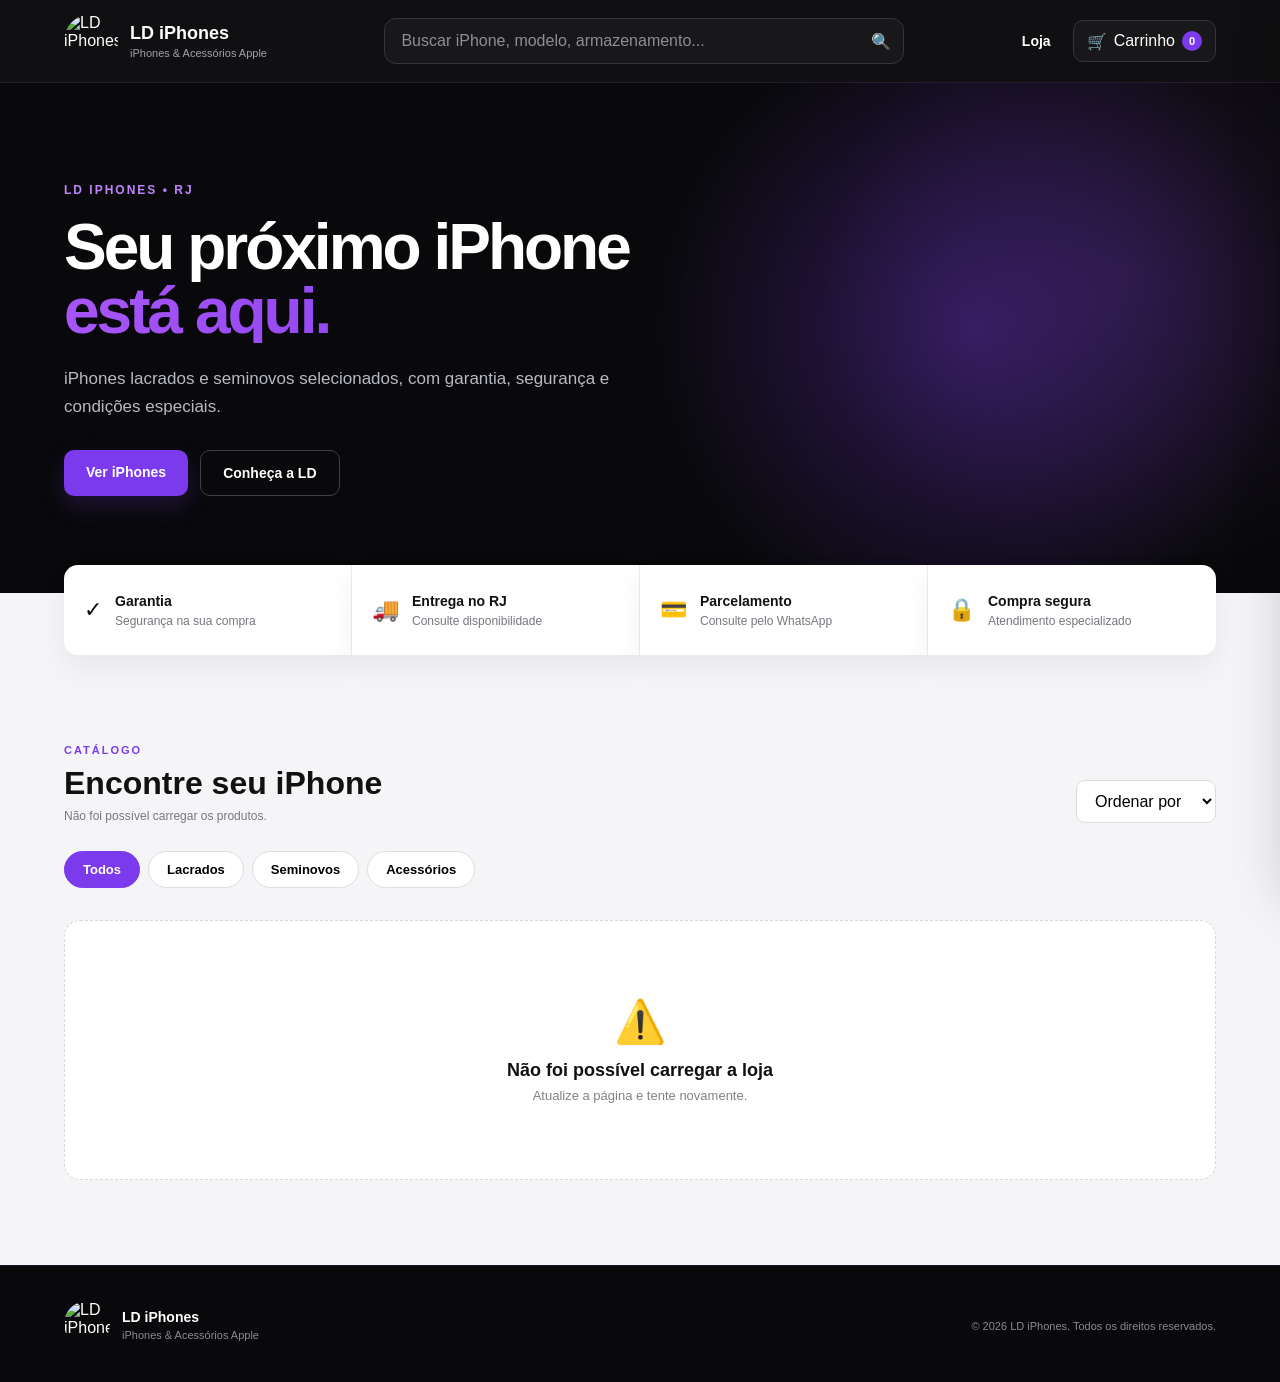
==== index.html @ 6a232fc8 "Add files via upload" ====
<!DOCTYPE html>
<html lang="pt-BR">

<head>
    <meta charset="UTF-8">
    <meta name="viewport" content="width=device-width, initial-scale=1.0">
    <title>LD iPhones | iPhones & Acessórios Apple</title>
    <link rel="stylesheet" href="style.css">
</head>

<body>

    <header class="topo">
        <div class="topo-conteudo">

            <a href="index.html" class="marca">
                <img src="imagens/logo-ld.png" alt="LD iPhones">
                <div class="marca-texto">
                    <strong>LD iPhones</strong>
                    <span>iPhones & Acessórios Apple</span>
                </div>
            </a>

            <div class="busca">
                <input type="text" id="campoBusca" placeholder="Buscar iPhone, modelo, armazenamento...">
                <button type="button" id="botaoBusca" aria-label="Buscar">🔍</button>
            </div>

            <nav class="menu">
                <a href="#produtos">Loja</a>

                <button class="btn-carrinho" type="button" data-abrir-carrinho>
                    🛒
                    <span class="texto-carrinho">Carrinho</span>
                    <span id="quantidadeCarrinho">0</span>
                </button>
            </nav>

        </div>
    </header>

    <main>

        <section class="hero">
            <div class="hero-conteudo">

                <div class="hero-texto">
                    <span class="hero-tag">LD IPHONES • RJ</span>

                    <h1>
                        Seu próximo iPhone
                        <span>está aqui.</span>
                    </h1>

                    <p>
                        iPhones lacrados e seminovos selecionados,
                        com garantia, segurança e condições especiais.
                    </p>

                    <div class="hero-botoes">
                        <a href="#produtos" class="btn-principal">Ver iPhones</a>
                        <a href="#beneficios" class="btn-secundario">Conheça a LD</a>
                    </div>
                </div>

                <div class="hero-destaque" id="heroDestaque"></div>

            </div>
        </section>

        <section class="beneficios" id="beneficios">

            <div class="beneficio">
                <span>✓</span>
                <div>
                    <strong>Garantia</strong>
                    <p>Segurança na sua compra</p>
                </div>
            </div>

            <div class="beneficio">
                <span>🚚</span>
                <div>
                    <strong>Entrega no RJ</strong>
                    <p>Consulte disponibilidade</p>
                </div>
            </div>

            <div class="beneficio">
                <span>💳</span>
                <div>
                    <strong>Parcelamento</strong>
                    <p>Consulte pelo WhatsApp</p>
                </div>
            </div>

            <div class="beneficio">
                <span>🔒</span>
                <div>
                    <strong>Compra segura</strong>
                    <p>Atendimento especializado</p>
                </div>
            </div>

        </section>

        <section class="secao-produtos" id="produtos">

            <div class="titulo-secao">
                <div>
                    <span class="subtitulo">CATÁLOGO</span>
                    <h2>Encontre seu iPhone</h2>
                    <p id="resultadoBusca" class="resultado-busca"></p>
                </div>

                <select id="ordenacao">
                    <option value="padrao">Ordenar por</option>
                    <option value="menor">Menor preço</option>
                    <option value="maior">Maior preço</option>
                </select>
            </div>

            <div class="filtros">
                <button class="filtro ativo" data-filtro="todos">Todos</button>
                <button class="filtro" data-filtro="lacrado">Lacrados</button>
                <button class="filtro" data-filtro="seminovo">Seminovos</button>
                <button class="filtro" data-filtro="acessorios">Acessórios</button>
            </div>

            <div class="grid-produtos" id="listaProdutos"></div>

        </section>

    </main>

    <footer class="rodape">
        <div class="rodape-conteudo">

            <div class="rodape-marca">
                <img src="imagens/logo-ld.png" alt="LD iPhones">
                <div>
                    <strong>LD iPhones</strong>
                    <p>iPhones & Acessórios Apple</p>
                </div>
            </div>

            <p class="copyright">
                © 2026 LD iPhones. Todos os direitos reservados.
            </p>

        </div>
    </footer>

    <div class="carrinho-overlay" id="carrinhoOverlay"></div>

    <aside class="carrinho-painel" id="carrinhoPainel" aria-hidden="true">
        <div class="carrinho-cabecalho">
            <div>
                <span>SEU CARRINHO</span>
                <h2>Minha compra</h2>
            </div>

            <button type="button" class="carrinho-fechar" id="fecharCarrinho" aria-label="Fechar carrinho">×</button>
        </div>

        <div class="carrinho-lista" id="carrinhoLista"></div>

        <div class="carrinho-resumo" id="carrinhoResumo">
            <div>
                <span>Subtotal</span>
                <strong id="carrinhoSubtotal">R$ 0,00</strong>
            </div>

            <p>Frete e forma de pagamento serão definidos na finalização.</p>

            <button type="button" class="btn-finalizar-carrinho" id="finalizarCarrinho">
                Continuar compra
            </button>

            <button type="button" class="btn-continuar-comprando" id="continuarComprando">
                Continuar comprando
            </button>
        </div>
    </aside>

    <script src="produtos.js"></script>
    <script src="carrinho.js"></script>
    <script src="index.js"></script>

</body>
</html>
---- style.css ----
/* ==============================
   IDENTIDADE LD IPHONES
   PRETO + ROXO
============================== */

:root {
    --preto: #09090b;
    --preto-secundario: #18181b;
    --preto-terciario: #27272a;

    --roxo: #7c3aed;
    --roxo-claro: #a855f7;
    --roxo-escuro: #5b21b6;

    --branco: #ffffff;
    --cinza-claro: #f5f5f7;
    --cinza: #a1a1aa;
    --cinza-escuro: #52525b;
}


/* ==============================
   CONFIGURAÇÕES GERAIS
============================== */

* {
    margin: 0;
    padding: 0;
    box-sizing: border-box;
}

html {
    scroll-behavior: smooth;
}

body {
    font-family: Arial, Helvetica, sans-serif;
    background: var(--cinza-claro);
    color: #111111;
}

button,
input,
select {
    font: inherit;
}

button,
a {
    -webkit-tap-highlight-color: transparent;
}

a {
    text-decoration: none;
    color: inherit;
}


/* ==============================
   CABEÇALHO
============================== */

.topo {
    background: rgba(9, 9, 11, 0.97);
    color: var(--branco);
    position: sticky;
    top: 0;
    z-index: 1000;
    border-bottom: 1px solid rgba(168, 85, 247, 0.14);
}

.topo-conteudo {
    max-width: 1200px;
    margin: auto;
    min-height: 82px;
    padding: 12px 24px;
    display: flex;
    align-items: center;
    gap: 32px;
}

.marca {
    display: flex;
    align-items: center;
    gap: 12px;
    flex-shrink: 0;
}

.marca img {
    width: 54px;
    height: 54px;
    object-fit: cover;
    border-radius: 50%;
}

.marca-texto {
    display: flex;
    flex-direction: column;
}

.marca-texto strong {
    font-size: 18px;
}

.marca-texto span {
    font-size: 11px;
    color: var(--cinza);
    margin-top: 3px;
}

.busca {
    flex: 1;
    max-width: 520px;
    margin: 0 auto;
    display: flex;
    background: var(--preto-secundario);
    border: 1px solid #34343a;
    border-radius: 12px;
    overflow: hidden;
    transition: 0.2s;
}

.busca:focus-within {
    border-color: var(--roxo);
    box-shadow: 0 0 0 3px rgba(124, 58, 237, 0.12);
}

.busca input {
    width: 100%;
    padding: 13px 16px;
    border: none;
    outline: none;
    background: transparent;
    color: var(--branco);
}

.busca input::placeholder {
    color: #8e8e93;
}

.busca button {
    width: 50px;
    border: none;
    background: transparent;
    color: var(--branco);
    cursor: pointer;
}

.menu {
    display: flex;
    align-items: center;
    gap: 22px;
}

.menu > a {
    font-size: 14px;
    font-weight: 600;
}

.btn-carrinho {
    border: 1px solid #34343a;
    background: var(--preto-secundario);
    color: var(--branco);
    padding: 10px 13px;
    border-radius: 10px;
    cursor: pointer;
    display: flex;
    align-items: center;
    gap: 7px;
}

#quantidadeCarrinho {
    min-width: 20px;
    height: 20px;
    display: flex;
    align-items: center;
    justify-content: center;
    background: var(--roxo);
    border-radius: 50%;
    font-size: 11px;
    font-weight: bold;
}


/* ==============================
   HERO
============================== */

.hero {
    background:
        radial-gradient(
            circle at 76% 48%,
            rgba(124, 58, 237, 0.34),
            transparent 32%
        ),
        radial-gradient(
            circle at 88% 38%,
            rgba(168, 85, 247, 0.14),
            transparent 26%
        ),
        var(--preto);

    color: var(--branco);
}

.hero-conteudo {
    max-width: 1200px;
    min-height: 510px;
    margin: auto;
    padding: 70px 24px;
    display: grid;
    grid-template-columns: 1.1fr 0.9fr;
    align-items: center;
    gap: 60px;
}

.hero-tag {
    display: inline-block;
    font-size: 12px;
    font-weight: bold;
    letter-spacing: 2px;
    color: #c084fc;
    margin-bottom: 18px;
}

.hero h1 {
    font-size: clamp(42px, 5vw, 68px);
    line-height: 1;
    letter-spacing: -3px;
    max-width: 650px;
}

.hero h1 span {
    display: block;
    background: linear-gradient(90deg, var(--roxo-claro), var(--roxo));
    -webkit-background-clip: text;
    background-clip: text;
    color: transparent;
}

.hero-texto > p {
    max-width: 560px;
    margin-top: 22px;
    color: #b7bac3;
    font-size: 17px;
    line-height: 1.6;
}

.hero-botoes {
    display: flex;
    gap: 12px;
    margin-top: 30px;
}

.btn-principal,
.btn-secundario {
    padding: 14px 22px;
    border-radius: 10px;
    font-size: 14px;
    font-weight: bold;
    transition: 0.2s;
}

.btn-principal {
    background: var(--roxo);
    color: var(--branco);
    box-shadow: 0 10px 25px rgba(124, 58, 237, 0.20);
}

.btn-principal:hover {
    background: var(--roxo-escuro);
    transform: translateY(-2px);
}

.btn-secundario {
    color: var(--branco);
    border: 1px solid #3f3f46;
}

.btn-secundario:hover {
    background: rgba(168, 85, 247, 0.08);
    border-color: var(--roxo);
}

.hero-logo {
    display: flex;
    justify-content: center;
    align-items: center;
}

.hero-logo-fundo {
    width: min(390px, 100%);
    aspect-ratio: 1;
    display: flex;
    align-items: center;
    justify-content: center;
    border-radius: 50%;
    background: rgba(255, 255, 255, 0.02);
    box-shadow: 0 0 95px rgba(124, 58, 237, 0.28);
}

.hero-logo img {
    width: 82%;
    aspect-ratio: 1;
    object-fit: cover;
    border-radius: 50%;
}


/* ==============================
   BENEFÍCIOS
============================== */

.beneficios {
    max-width: 1200px;
    margin: -28px auto 0;
    padding: 0 24px;
    position: relative;
    z-index: 10;
    display: grid;
    grid-template-columns: repeat(4, 1fr);
}

.beneficio {
    background: var(--branco);
    min-height: 90px;
    padding: 20px;
    display: flex;
    align-items: center;
    gap: 13px;
    border-right: 1px solid #ededf0;
    box-shadow: 0 12px 30px rgba(0, 0, 0, 0.06);
}

.beneficio:first-child {
    border-radius: 14px 0 0 14px;
}

.beneficio:last-child {
    border-radius: 0 14px 14px 0;
    border-right: none;
}

.beneficio > span {
    font-size: 22px;
}

.beneficio strong {
    font-size: 14px;
}

.beneficio p {
    color: #77777e;
    font-size: 12px;
    margin-top: 4px;
}


/* ==============================
   CATÁLOGO
============================== */

.secao-produtos {
    max-width: 1200px;
    margin: auto;
    padding: 85px 24px;
}

.titulo-secao {
    display: flex;
    justify-content: space-between;
    align-items: end;
    gap: 20px;
}

.subtitulo {
    color: var(--roxo);
    font-size: 11px;
    font-weight: bold;
    letter-spacing: 2px;
}

.titulo-secao h2 {
    font-size: 32px;
    margin-top: 7px;
}

.resultado-busca {
    color: #77777e;
    font-size: 12px;
    margin-top: 7px;
}

.titulo-secao select {
    padding: 11px 14px;
    background: var(--branco);
    border: 1px solid #dddddf;
    border-radius: 9px;
    outline: none;
}

.titulo-secao select:focus {
    border-color: var(--roxo);
}

.filtros {
    display: flex;
    gap: 8px;
    margin-top: 28px;
    margin-bottom: 32px;
    overflow-x: auto;
    scrollbar-width: none;
}

.filtros::-webkit-scrollbar {
    display: none;
}

.filtro {
    flex-shrink: 0;
    padding: 10px 18px;
    border: 1px solid #dedee2;
    border-radius: 100px;
    background: var(--branco);
    cursor: pointer;
    font-size: 13px;
    font-weight: 600;
    transition: 0.2s;
}

.filtro:hover {
    border-color: var(--roxo);
}

.filtro.ativo {
    background: var(--roxo);
    border-color: var(--roxo);
    color: var(--branco);
}

.grid-produtos {
    display: grid;
    grid-template-columns: repeat(4, minmax(0, 1fr));
    gap: 16px;
}


/* ==============================
   CARD DO PRODUTO
============================== */

.card-produto {
    min-width: 0;
    background: var(--branco);
    border: 1px solid #e8e8ec;
    border-radius: 18px;
    overflow: hidden;
    transition: transform 0.2s, box-shadow 0.2s, border-color 0.2s;
}

.card-produto:hover {
    transform: translateY(-4px);
    border-color: rgba(124, 58, 237, 0.28);
    box-shadow: 0 18px 40px rgba(0, 0, 0, 0.09);
}

.produto-imagem {
    height: 205px;
    position: relative;
    background:
        radial-gradient(
            circle at center,
            rgba(124, 58, 237, 0.08),
            transparent 55%
        ),
        #f7f7f9;

    display: flex;
    align-items: center;
    justify-content: center;
    overflow: hidden;
}

.produto-imagem img {
    width: 100%;
    height: 100%;
    object-fit: contain;
    padding: 20px;
}

.sem-foto {
    display: flex;
    flex-direction: column;
    align-items: center;
    justify-content: center;
    gap: 8px;
    color: #8a8a91;
}

.sem-foto span {
    font-size: 58px;
}

.sem-foto small {
    font-size: 11px;
}

.selo-condicao {
    position: absolute;
    top: 13px;
    left: 13px;
    z-index: 2;
    padding: 7px 9px;
    border-radius: 7px;
    font-size: 9px;
    font-weight: 800;
    letter-spacing: 0.8px;
}

.selo-condicao.lacrado {
    background: var(--preto);
    color: var(--branco);
}

.selo-condicao.seminovo {
    background: var(--roxo);
    color: var(--branco);
}

.produto-info {
    padding: 15px 16px 16px;
}

.produto-codigo {
    color: #99999f;
    font-size: 9px;
    font-weight: 700;
    letter-spacing: 1px;
}

.produto-info h3 {
    margin-top: 6px;
    font-size: 16px;
    line-height: 1.22;
}

.produto-detalhes {
    margin-top: 6px;
    color: #6d6d74;
    font-size: 11px;
}

.produto-preco {
    margin-top: 15px;
}

.produto-preco > span {
    display: block;
    color: #77777e;
    font-size: 10px;
    margin-bottom: 3px;
}

.produto-preco strong {
    display: block;
    color: #111111;
    font-size: 20px;
    letter-spacing: -0.4px;
}

.produto-preco p {
    color: #6d6d74;
    font-size: 10px;
    line-height: 1.35;
    margin-top: 5px;
    margin-bottom: 0;
}

.btn-detalhes {
    width: 100%;
    margin-top: 12px;
    padding: 10px 12px;
    border: none;
    border-radius: 9px;
    background: var(--preto);
    color: var(--branco);
    font-size: 11px;
    font-weight: 700;
    cursor: pointer;
    transition: 0.2s;
    display: flex;
    align-items: center;
    justify-content: center;
    position: static;
}

.btn-detalhes:hover {
    background: var(--roxo);
}

.nenhum-produto {
    grid-column: 1 / -1;
    min-height: 260px;
    padding: 30px;
    background: var(--branco);
    border: 1px dashed #d5d5da;
    border-radius: 16px;
    display: flex;
    flex-direction: column;
    align-items: center;
    justify-content: center;
    text-align: center;
}

.nenhum-produto span {
    font-size: 42px;
}

.nenhum-produto h3 {
    margin-top: 14px;
    font-size: 18px;
}

.nenhum-produto p {
    margin-top: 7px;
    color: #808087;
    font-size: 13px;
}


/* ==============================
   RODAPÉ
============================== */

.rodape {
    background: var(--preto);
    color: var(--branco);
    border-top: 1px solid rgba(168, 85, 247, 0.12);
}

.rodape-conteudo {
    max-width: 1200px;
    margin: auto;
    padding: 35px 24px;
    display: flex;
    align-items: center;
    justify-content: space-between;
    gap: 30px;
}

.rodape-marca {
    display: flex;
    align-items: center;
    gap: 12px;
}

.rodape-marca img {
    width: 46px;
    height: 46px;
    object-fit: cover;
    border-radius: 50%;
}

.rodape-marca strong {
    font-size: 14px;
}

.rodape-marca p,
.copyright {
    color: #888b94;
    font-size: 11px;
    margin-top: 3px;
}


/* ==============================
   TABLET
============================== */

@media (max-width: 900px) {

    .topo-conteudo {
        flex-wrap: wrap;
        gap: 12px;
    }

    .busca {
        order: 3;
        flex-basis: 100%;
        max-width: none;
    }

    .menu {
        margin-left: auto;
    }

    .hero-conteudo {
        grid-template-columns: 1fr 0.7fr;
        gap: 25px;
    }

    .beneficios {
        grid-template-columns: repeat(2, 1fr);
    }

    .beneficio {
        border-bottom: 1px solid #ededf0;
    }

    .beneficio:first-child {
        border-radius: 14px 0 0 0;
    }

    .beneficio:nth-child(2) {
        border-radius: 0 14px 0 0;
    }

    .beneficio:nth-child(3) {
        border-radius: 0 0 0 14px;
    }

    .beneficio:last-child {
        border-radius: 0 0 14px 0;
    }

    .grid-produtos {
        grid-template-columns: repeat(3, minmax(0, 1fr));
    }
}


/* ==============================
   MOBILE
============================== */

@media (max-width: 600px) {

    .topo {
        padding-top: env(safe-area-inset-top, 0px);
    }

    .topo-conteudo {
        min-height: 64px;
        padding: 14px 14px 10px;
        align-items: center;
        overflow: visible;
    }

    .marca {
        min-height: 44px;
        overflow: visible;
    }

    .marca img {
        width: 42px;
        height: 42px;
        min-width: 42px;
        flex-shrink: 0;
        display: block;
    }

    .marca-texto strong {
        font-size: 15px;
    }

    .marca-texto span {
        display: none;
    }

    .menu {
        gap: 10px;
    }

    .menu > a {
        display: none;
    }

    .texto-carrinho {
        display: none;
    }

    .btn-carrinho {
        padding: 8px 10px;
    }

    .busca input {
        padding: 11px 13px;
        font-size: 13px;
    }

    .hero-conteudo {
        min-height: auto;
        padding: 55px 18px 70px;
        grid-template-columns: 1fr;
        text-align: center;
    }

    .hero h1 {
        font-size: 42px;
        letter-spacing: -2px;
    }

    .hero-texto > p {
        font-size: 14px;
        margin-left: auto;
        margin-right: auto;
    }

    .hero-botoes {
        justify-content: center;
    }

    .hero-logo {
        display: none;
    }

    .beneficios {
        margin-top: -30px;
        padding: 0 14px;
        grid-template-columns: repeat(2, 1fr);
    }

    .beneficio {
        min-height: 82px;
        padding: 14px 12px;
        gap: 9px;
    }

    .beneficio > span {
        font-size: 18px;
    }

    .beneficio strong {
        font-size: 12px;
    }

    .beneficio p {
        font-size: 10px;
    }

    .secao-produtos {
        padding: 60px 14px;
    }

    .titulo-secao {
        align-items: flex-start;
        flex-direction: column;
    }

    .titulo-secao h2 {
        font-size: 26px;
    }

    .titulo-secao select {
        width: 100%;
    }

    .filtros {
        margin-top: 20px;
        margin-bottom: 22px;
    }

    .grid-produtos {
        grid-template-columns: repeat(2, minmax(0, 1fr));
        gap: 10px;
    }

    .produto-imagem {
        height: 145px;
    }

    .produto-info {
        padding: 10px;
    }

    .produto-info h3 {
        font-size: 14px;
    }

    .produto-detalhes {
        font-size: 10px;
    }

    .produto-preco {
        margin-top: 11px;
    }

    .produto-preco strong {
        font-size: 16px;
    }

    .produto-preco p {
        font-size: 9px;
        line-height: 1.35;
        min-height: 12px;
        margin-top: 4px;
    }

    .btn-detalhes {
        margin-top: 10px;
        padding: 9px 7px;
        font-size: 10px;
    }

    .selo-condicao {
        top: 8px;
        left: 8px;
        padding: 5px 7px;
        font-size: 7px;
    }

    .sem-foto span {
        font-size: 42px;
    }

    .rodape-conteudo {
        flex-direction: column;
        text-align: center;
    }
}


/* ==========================================================
   PÁGINA INDIVIDUAL DO PRODUTO
========================================================== */

.pagina-produto {
    max-width: 1200px;
    margin: 0 auto;
    padding: 38px 24px 85px;
}

.produto-voltar {
    margin-bottom: 28px;
}

.produto-voltar a {
    display: inline-flex;
    align-items: center;
    gap: 7px;
    color: #52525b;
    font-size: 13px;
    font-weight: 700;
    transition: 0.2s;
}

.produto-voltar a:hover {
    color: var(--roxo);
}

.produto-detalhe {
    display: grid;
    grid-template-columns: minmax(0, 1.05fr) minmax(350px, 0.95fr);
    gap: 60px;
    align-items: start;
}

.produto-galeria-area {
    min-width: 0;
}

.produto-galeria {
    min-height: 560px;
    position: relative;
    display: flex;
    align-items: center;
    justify-content: center;
    overflow: hidden;
    border: 1px solid #e5e5ea;
    border-radius: 22px;
    background:
        radial-gradient(
            circle at center,
            rgba(124, 58, 237, 0.09),
            transparent 55%
        ),
        #ffffff;
}

.produto-galeria > img {
    width: 100%;
    height: 560px;
    object-fit: contain;
    padding: 32px;
}

.produto-selo {
    top: 18px;
    left: 18px;
}

.produto-sem-foto-grande {
    padding: 50px 30px;
    display: flex;
    flex-direction: column;
    align-items: center;
    text-align: center;
    color: #71717a;
}

.produto-sem-foto-grande > span {
    font-size: 86px;
    margin-bottom: 15px;
}

.produto-sem-foto-grande strong {
    color: #27272a;
    font-size: 18px;
}

.produto-sem-foto-grande small {
    max-width: 330px;
    margin-top: 8px;
    font-size: 12px;
    line-height: 1.5;
}

.galeria-seta {
    width: 44px;
    height: 44px;
    position: absolute;
    top: 50%;
    transform: translateY(-50%);
    z-index: 3;
    border: 1px solid #e4e4e7;
    border-radius: 50%;
    background: rgba(255, 255, 255, 0.94);
    color: #18181b;
    font-size: 30px;
    line-height: 1;
    cursor: pointer;
    box-shadow: 0 6px 20px rgba(0, 0, 0, 0.08);
}

.galeria-seta:hover {
    color: var(--roxo);
    border-color: var(--roxo);
}

.galeria-anterior {
    left: 18px;
}

.galeria-proxima {
    right: 18px;
}

.galeria-contador {
    position: absolute;
    bottom: 18px;
    left: 50%;
    transform: translateX(-50%);
    padding: 7px 11px;
    border-radius: 100px;
    background: rgba(9, 9, 11, 0.88);
    color: white;
    font-size: 10px;
    font-weight: 700;
}

.aviso-imagem {
    margin-top: 11px;
    color: #71717a;
    font-size: 10px;
    line-height: 1.5;
    text-align: center;
}

.produto-detalhe-info {
    padding-top: 10px;
}

.produto-status {
    color: var(--roxo);
    font-size: 10px;
    font-weight: 800;
    letter-spacing: 1.2px;
}

.produto-detalhe-info h1 {
    margin-top: 12px;
    font-size: clamp(32px, 4vw, 48px);
    line-height: 1.05;
    letter-spacing: -1.8px;
}

.produto-detalhe-codigo {
    display: block;
    margin-top: 9px;
    color: #a1a1aa;
    font-size: 10px;
    font-weight: 700;
    letter-spacing: 1px;
}

.produto-descricao {
    margin-top: 18px;
    color: #62626a;
    font-size: 15px;
}

.produto-preco-detalhe {
    margin-top: 32px;
    padding: 24px 0;
    border-top: 1px solid #e4e4e7;
    border-bottom: 1px solid #e4e4e7;
}

.produto-preco-detalhe > span {
    display: block;
    color: #71717a;
    font-size: 11px;
    margin-bottom: 5px;
}

.produto-preco-detalhe strong {
    display: block;
    font-size: 36px;
    letter-spacing: -1.2px;
}

.produto-preco-detalhe p {
    margin-top: 6px;
    color: #62626a;
    font-size: 12px;
}

.btn-adicionar-carrinho {
    width: 100%;
    margin-top: 22px;
    padding: 16px 20px;
    border: none;
    border-radius: 12px;
    background: var(--roxo);
    color: white;
    font-size: 14px;
    font-weight: 800;
    cursor: pointer;
    transition: 0.2s;
    box-shadow: 0 10px 25px rgba(124, 58, 237, 0.18);
}

.btn-adicionar-carrinho:hover {
    background: var(--roxo-escuro);
    transform: translateY(-1px);
}

.btn-adicionar-carrinho.adicionado {
    background: #18181b;
}

.produto-beneficios-detalhe {
    margin-top: 22px;
    display: grid;
    grid-template-columns: repeat(2, 1fr);
    border: 1px solid #e4e4e7;
    border-radius: 14px;
    overflow: hidden;
    background: white;
}

.produto-beneficios-detalhe > div {
    min-height: 80px;
    padding: 15px;
    display: flex;
    align-items: center;
    gap: 10px;
    border-right: 1px solid #ededf0;
    border-bottom: 1px solid #ededf0;
}

.produto-beneficios-detalhe > div:nth-child(2n) {
    border-right: none;
}

.produto-beneficios-detalhe > div:nth-last-child(-n + 2) {
    border-bottom: none;
}

.produto-beneficios-detalhe > div > span {
    font-size: 18px;
}

.produto-beneficios-detalhe p {
    display: flex;
    flex-direction: column;
    gap: 3px;
}

.produto-beneficios-detalhe strong {
    font-size: 11px;
}

.produto-beneficios-detalhe small {
    color: #77777e;
    font-size: 9px;
    line-height: 1.3;
}

.produto-especificacoes {
    margin-top: 30px;
}

.produto-especificacoes h2 {
    margin-bottom: 14px;
    font-size: 18px;
}

.especificacao {
    min-height: 46px;
    padding: 11px 0;
    display: flex;
    align-items: center;
    justify-content: space-between;
    gap: 20px;
    border-bottom: 1px solid #e4e4e7;
}

.especificacao span {
    color: #71717a;
    font-size: 11px;
}

.especificacao strong {
    font-size: 11px;
    text-align: right;
}

.produto-nao-encontrado,
.carregando-produto {
    grid-column: 1 / -1;
    min-height: 420px;
    display: flex;
    flex-direction: column;
    align-items: center;
    justify-content: center;
    text-align: center;
    background: white;
    border: 1px solid #e5e5ea;
    border-radius: 20px;
}

.produto-nao-encontrado > span {
    font-size: 58px;
}

.produto-nao-encontrado h1 {
    margin-top: 14px;
    font-size: 26px;
}

.produto-nao-encontrado p {
    margin-top: 8px;
    color: #71717a;
    font-size: 13px;
}

.produto-nao-encontrado a {
    margin-top: 20px;
    padding: 12px 18px;
    border-radius: 9px;
    background: var(--roxo);
    color: white;
    font-size: 12px;
    font-weight: 700;
}


/* TABLET - PRODUTO */

@media (max-width: 900px) {

    .produto-detalhe {
        grid-template-columns: 1fr 1fr;
        gap: 30px;
    }

    .produto-galeria,
    .produto-galeria > img {
        min-height: 440px;
        height: 440px;
    }
}


/* MOBILE - PRODUTO */

@media (max-width: 650px) {

    .busca-produto {
        display: none;
    }

    .pagina-produto {
        padding: 22px 14px 60px;
    }

    .produto-voltar {
        margin-bottom: 18px;
    }

    .produto-detalhe {
        grid-template-columns: 1fr;
        gap: 28px;
    }

    .produto-galeria {
        min-height: 390px;
        border-radius: 16px;
    }

    .produto-galeria > img {
        height: 390px;
        padding: 18px;
    }

    .produto-sem-foto-grande > span {
        font-size: 68px;
    }

    .galeria-seta {
        width: 38px;
        height: 38px;
        font-size: 25px;
    }

    .galeria-anterior {
        left: 10px;
    }

    .galeria-proxima {
        right: 10px;
    }

    .produto-detalhe-info {
        padding-top: 0;
    }

    .produto-detalhe-info h1 {
        font-size: 34px;
    }

    .produto-descricao {
        font-size: 13px;
    }

    .produto-preco-detalhe {
        margin-top: 24px;
        padding: 20px 0;
    }

    .produto-preco-detalhe strong {
        font-size: 30px;
    }

    .produto-beneficios-detalhe > div {
        min-height: 74px;
        padding: 12px 10px;
    }
}


/* ==========================================================
   AJUSTE FINAL - CABEÇALHO MOBILE LD IPHONES
   Layout compacto: marca + carrinho / busca na segunda linha
========================================================== */

@media (max-width: 600px) {

    .topo {
        padding-top: env(safe-area-inset-top, 0px);
    }

    .topo-conteudo {
        min-height: auto;
        padding: 10px 14px 11px;
        display: grid;
        grid-template-columns: minmax(0, 1fr) auto;
        grid-template-areas:
            "marca menu"
            "busca busca";
        column-gap: 12px;
        row-gap: 9px;
        align-items: center;
    }

    .marca {
        grid-area: marca;
        min-width: 0;
        min-height: 42px;
        gap: 10px;
        overflow: visible;
    }

    .marca img {
        width: 40px;
        height: 40px;
        min-width: 40px;
        display: block;
        flex-shrink: 0;
    }

    .marca-texto {
        min-width: 0;
    }

    .marca-texto strong {
        display: block;
        font-size: 15px;
        line-height: 1.15;
        white-space: nowrap;
    }

    .marca-texto span {
        display: none;
    }

    .menu {
        grid-area: menu;
        margin-left: 0;
        gap: 0;
        justify-self: end;
    }

    .menu > a {
        display: none;
    }

    .btn-carrinho {
        min-height: 40px;
        padding: 8px 11px;
        border-radius: 10px;
        justify-content: center;
    }

    .texto-carrinho {
        display: none;
    }

    #quantidadeCarrinho {
        min-width: 19px;
        width: 19px;
        height: 19px;
        font-size: 10px;
    }

    .busca {
        grid-area: busca;
        width: 100%;
        max-width: none;
        margin: 0;
        order: initial;
        flex-basis: auto;
        min-height: 40px;
        border-radius: 10px;
    }

    .busca input {
        min-width: 0;
        padding: 10px 12px;
        font-size: 12px;
    }

    .busca button {
        width: 44px;
        min-width: 44px;
    }

    .hero-conteudo {
        padding-top: 48px;
    }
}


/* ==========================================================
   HERO MOBILE - MESMA COMPOSIÇÃO DO DESKTOP
   Texto à esquerda + logo à direita, sem esconder elementos
========================================================== */

@media (max-width: 600px) {

    .hero {
        overflow: hidden;
    }

    .hero-conteudo {
        min-height: 0;
        padding: 38px 14px 42px;
        display: grid;
        grid-template-columns: minmax(0, 1.12fr) minmax(115px, 0.88fr);
        gap: 8px;
        align-items: center;
    }

    .hero-texto {
        max-width: none;
        text-align: left;
        align-items: flex-start;
    }

    .hero-tag {
        font-size: 8px;
        letter-spacing: 1.5px;
    }

    .hero-texto h1 {
        margin-top: 14px;
        max-width: none;
        font-size: clamp(29px, 8.5vw, 38px);
        line-height: 0.98;
        letter-spacing: -1.5px;
    }

    .hero-texto p {
        max-width: 245px;
        margin-top: 18px;
        font-size: 10px;
        line-height: 1.55;
    }

    .hero-botoes {
        margin-top: 20px;
        display: flex;
        flex-wrap: nowrap;
        justify-content: flex-start;
        gap: 7px;
    }

    .btn-principal,
    .btn-secundario {
        padding: 10px 11px;
        border-radius: 8px;
        font-size: 9px;
        white-space: nowrap;
    }

    .hero-logo {
        display: flex;
        width: 100%;
        justify-content: center;
        align-items: center;
    }

    .hero-logo-fundo {
        width: min(37vw, 175px);
        aspect-ratio: 1 / 1;
        border-radius: 50%;
    }

    .hero-logo-fundo img {
        width: 88%;
        height: 88%;
        object-fit: contain;
    }
}

/* Telefones mais estreitos */
@media (max-width: 390px) {

    .hero-conteudo {
        padding-left: 11px;
        padding-right: 11px;
        grid-template-columns: minmax(0, 1.15fr) minmax(105px, 0.85fr);
        gap: 4px;
    }

    .hero-texto h1 {
        font-size: clamp(27px, 8.3vw, 33px);
    }

    .hero-texto p {
        max-width: 210px;
        font-size: 9px;
    }

    .btn-principal,
    .btn-secundario {
        padding: 9px 8px;
        font-size: 8px;
    }

    .hero-logo-fundo {
        width: min(36vw, 145px);
    }
}


/* ==========================================================
   DESTAQUE DINÂMICO DA HOME
   Substitui visualmente a antiga logo grande por um produto.
========================================================== */

.hero-destaque {
    min-width: 0;
    width: 100%;
    display: flex;
    align-items: center;
    justify-content: center;
}

.destaque-card {
    width: 100%;
    max-width: 470px;
    min-height: 390px;
    padding: 26px;
    position: relative;
    overflow: hidden;
    display: grid;
    grid-template-columns: minmax(0, 1.08fr) minmax(145px, 0.92fr);
    align-items: center;
    gap: 20px;
    border: 1px solid rgba(168, 85, 247, 0.24);
    border-radius: 28px;
    background:
        radial-gradient(circle at 35% 40%, rgba(124, 58, 237, 0.23), transparent 42%),
        linear-gradient(145deg, rgba(39, 39, 42, 0.92), rgba(9, 9, 11, 0.96));
    box-shadow: 0 25px 80px rgba(124, 58, 237, 0.20);
}

.destaque-card::before {
    content: "";
    width: 180px;
    height: 180px;
    position: absolute;
    right: -65px;
    top: -65px;
    border-radius: 50%;
    background: rgba(168, 85, 247, 0.13);
    filter: blur(4px);
}

.destaque-visual {
    min-width: 0;
    height: 315px;
    display: flex;
    align-items: center;
    justify-content: center;
    position: relative;
    z-index: 1;
}

.destaque-produto-imagem {
    width: 100%;
    height: 100%;
    object-fit: contain;
    filter: drop-shadow(0 20px 25px rgba(0, 0, 0, 0.34));
}

.destaque-sem-foto {
    width: 100%;
    height: 100%;
    min-height: 250px;
    display: flex;
    flex-direction: column;
    align-items: center;
    justify-content: center;
    gap: 10px;
    border: 1px dashed rgba(192, 132, 252, 0.35);
    border-radius: 20px;
    background: rgba(124, 58, 237, 0.07);
    color: #c4b5fd;
}

.destaque-sem-foto span {
    font-size: 78px;
}

.destaque-sem-foto small {
    max-width: 120px;
    color: #a1a1aa;
    font-size: 10px;
    line-height: 1.4;
    text-align: center;
}

.destaque-conteudo {
    min-width: 0;
    position: relative;
    z-index: 2;
}

.destaque-etiqueta {
    display: inline-flex;
    padding: 7px 10px;
    border-radius: 100px;
    background: var(--roxo);
    color: var(--branco);
    font-size: 9px;
    font-weight: 800;
    letter-spacing: 1px;
}

.destaque-conteudo h2 {
    margin-top: 15px;
    color: var(--branco);
    font-size: 29px;
    line-height: 1;
    letter-spacing: -1px;
}

.destaque-detalhes {
    margin-top: 10px;
    color: #b7bac3;
    font-size: 11px;
}

.destaque-preco {
    margin-top: 24px;
}

.destaque-preco span {
    display: block;
    margin-bottom: 4px;
    color: #a1a1aa;
    font-size: 10px;
}

.destaque-preco strong {
    display: block;
    color: var(--branco);
    font-size: 23px;
    line-height: 1.05;
    letter-spacing: -0.7px;
}

.btn-destaque {
    margin-top: 18px;
    padding: 11px 15px;
    display: inline-flex;
    align-items: center;
    justify-content: center;
    border-radius: 9px;
    background: var(--roxo);
    color: var(--branco);
    font-size: 11px;
    font-weight: 800;
    transition: 0.2s;
}

.btn-destaque:hover {
    background: var(--roxo-claro);
    transform: translateY(-1px);
}

.destaque-sem-produto {
    width: min(390px, 100%);
    aspect-ratio: 1 / 1;
    padding: 35px;
    display: flex;
    flex-direction: column;
    align-items: center;
    justify-content: center;
    text-align: center;
    border-radius: 50%;
    background: rgba(255, 255, 255, 0.02);
    box-shadow: 0 0 95px rgba(124, 58, 237, 0.28);
}

.destaque-logo-padrao {
    width: 68%;
    aspect-ratio: 1 / 1;
    margin: 16px 0;
    object-fit: cover;
    border-radius: 50%;
}

.destaque-sem-produto strong {
    color: var(--branco);
    font-size: 17px;
}

.destaque-sem-produto small {
    max-width: 230px;
    margin-top: 6px;
    color: #a1a1aa;
    font-size: 10px;
    line-height: 1.4;
}


/* TABLET - DESTAQUE */

@media (max-width: 900px) {

    .destaque-card {
        min-height: 330px;
        padding: 18px;
        grid-template-columns: minmax(0, 1fr) minmax(125px, 0.9fr);
        gap: 14px;
        border-radius: 22px;
    }

    .destaque-visual {
        height: 265px;
    }

    .destaque-conteudo h2 {
        font-size: 23px;
    }

    .destaque-preco strong {
        font-size: 19px;
    }
}


/* ==========================================================
   MOBILE - DESTAQUE CONTINUA AO LADO, COMO NO DESKTOP
========================================================== */

@media (max-width: 600px) {

    /* Mantém a composição que já foi aprovada:
       texto à esquerda e destaque à direita. */
    .hero-conteudo {
        grid-template-columns: minmax(0, 1.12fr) minmax(115px, 0.88fr);
    }

    .hero-destaque {
        width: 100%;
        min-width: 0;
    }

    .destaque-card {
        width: 100%;
        max-width: 175px;
        min-height: 235px;
        padding: 9px;
        display: flex;
        flex-direction: column;
        justify-content: center;
        gap: 7px;
        border-radius: 16px;
    }

    .destaque-visual {
        width: 100%;
        height: 115px;
        flex-shrink: 0;
    }

    .destaque-produto-imagem {
        width: 100%;
        height: 100%;
        object-fit: contain;
    }

    .destaque-sem-foto {
        min-height: 105px;
        height: 105px;
        gap: 4px;
        border-radius: 12px;
    }

    .destaque-sem-foto span {
        font-size: 38px;
    }

    .destaque-sem-foto small {
        max-width: 90px;
        font-size: 7px;
    }

    .destaque-conteudo {
        width: 100%;
        text-align: left;
    }

    .destaque-etiqueta {
        padding: 4px 6px;
        font-size: 5.5px;
        letter-spacing: 0.5px;
    }

    .destaque-conteudo h2 {
        margin-top: 6px;
        font-size: 13px;
        line-height: 1.02;
        letter-spacing: -0.35px;
    }

    .destaque-detalhes {
        margin-top: 4px;
        font-size: 6.5px;
    }

    .destaque-preco {
        margin-top: 7px;
    }

    .destaque-preco span {
        margin-bottom: 1px;
        font-size: 6px;
    }

    .destaque-preco strong {
        font-size: 12px;
        letter-spacing: -0.2px;
    }

    .btn-destaque {
        width: 100%;
        margin-top: 7px;
        padding: 6px 5px;
        border-radius: 6px;
        font-size: 7px;
    }

    .destaque-sem-produto {
        width: min(37vw, 175px);
        padding: 12px;
    }

    .destaque-sem-produto .destaque-etiqueta {
        font-size: 5px;
    }

    .destaque-logo-padrao {
        width: 62%;
        margin: 7px 0;
    }

    .destaque-sem-produto strong {
        font-size: 9px;
    }

    .destaque-sem-produto small {
        max-width: 115px;
        margin-top: 3px;
        font-size: 6px;
    }
}


/* TELEFONES MAIS ESTREITOS */

@media (max-width: 390px) {

    .hero-conteudo {
        grid-template-columns: minmax(0, 1.15fr) minmax(105px, 0.85fr);
    }

    .destaque-card {
        max-width: 145px;
        min-height: 215px;
        padding: 7px;
    }

    .destaque-visual {
        height: 100px;
    }

    .destaque-conteudo h2 {
        font-size: 11px;
    }

    .destaque-preco strong {
        font-size: 10px;
    }

    .destaque-sem-produto {
        width: min(36vw, 145px);
    }
}


/* ==========================================================
   REFINO FINAL DO DESTAQUE - MOBILE
   Mantém texto à esquerda + anúncio à direita
========================================================== */

@media (max-width: 600px) {

    .hero-conteudo {
        grid-template-columns: minmax(0, 1.02fr) minmax(155px, 0.98fr);
        gap: 10px;
    }

    .destaque-card {
        max-width: 190px;
        min-height: 238px;
        padding: 9px 10px 10px;
        gap: 6px;
        border-radius: 16px;
    }

    .destaque-visual {
        height: 94px;
    }

    .destaque-sem-foto {
        min-height: 90px;
        height: 90px;
        border-radius: 11px;
    }

    .destaque-sem-foto span {
        font-size: 34px;
    }

    .destaque-sem-foto small {
        max-width: 105px;
        font-size: 6.5px;
    }

    .destaque-etiqueta {
        padding: 4px 7px;
        font-size: 6px;
        line-height: 1;
        white-space: nowrap;
    }

    .destaque-conteudo h2 {
        margin-top: 6px;
        font-size: 14px;
        line-height: 1.05;
    }

    .destaque-detalhes {
        margin-top: 4px;
        font-size: 7px;
        line-height: 1.25;
    }

    .destaque-preco {
        margin-top: 6px;
    }

    .destaque-preco span {
        font-size: 6.5px;
    }

    .destaque-preco strong {
        font-size: 13px;
        line-height: 1.05;
    }

    .btn-destaque {
        margin-top: 7px;
        padding: 7px 6px;
        min-height: 27px;
        font-size: 7.5px;
        border-radius: 7px;
    }
}

@media (max-width: 390px) {

    .hero-conteudo {
        grid-template-columns: minmax(0, 1fr) minmax(138px, 0.96fr);
        gap: 6px;
    }

    .destaque-card {
        max-width: 155px;
        min-height: 222px;
        padding: 7px 8px 8px;
    }

    .destaque-visual {
        height: 82px;
    }

    .destaque-sem-foto {
        min-height: 78px;
        height: 78px;
    }

    .destaque-conteudo h2 {
        font-size: 12px;
    }

    .destaque-preco strong {
        font-size: 11px;
    }

    .btn-destaque {
        font-size: 7px;
        min-height: 25px;
    }
}


/* ==========================================================
   PÁGINA DE PRODUTO - NOVO LAYOUT COMPACTO LD IPHONES
   Mantém o visual da loja e reduz o excesso de altura.
========================================================== */

.pagina-produto {
    max-width: 1200px;
    margin: 0 auto;
    padding: 24px 24px 58px;
}

.produto-breadcrumb {
    min-height: 30px;
    margin-bottom: 18px;
    display: flex;
    align-items: center;
    gap: 9px;
    color: #71717a;
    font-size: 11px;
}

.produto-breadcrumb a {
    transition: 0.2s;
}

.produto-breadcrumb a:hover {
    color: var(--roxo);
}

.produto-breadcrumb strong {
    max-width: 300px;
    overflow: hidden;
    color: #27272a;
    text-overflow: ellipsis;
    white-space: nowrap;
}

.produto-detalhe {
    display: block;
}

.produto-topo-layout {
    display: grid;
    grid-template-columns: minmax(0, 1fr) minmax(390px, 1.08fr);
    gap: 26px;
    align-items: stretch;
}

.produto-galeria-area {
    min-width: 0;
    padding: 0;
}

.produto-galeria {
    height: 405px;
    min-height: 405px;
    position: relative;
    display: flex;
    align-items: center;
    justify-content: center;
    overflow: hidden;
    border: 1px solid #e1e1e6;
    border-radius: 18px;
    background:
        radial-gradient(circle at center, rgba(124, 58, 237, 0.075), transparent 53%),
        #ffffff;
}

.produto-galeria > img {
    width: 100%;
    height: 100%;
    padding: 30px 54px 48px;
    object-fit: contain;
}

.produto-selo {
    top: 16px;
    left: 16px;
}

.produto-sem-foto-grande {
    padding: 35px 24px 52px;
}

.produto-sem-foto-grande > span {
    font-size: 64px;
}

.produto-sem-foto-grande strong {
    margin-top: 4px;
    font-size: 16px;
}

.produto-sem-foto-grande small {
    max-width: 280px;
    margin-top: 7px;
    font-size: 10px;
}

.galeria-seta {
    width: 38px;
    height: 38px;
    border: none;
    background: #f0f0f3;
    box-shadow: none;
    font-size: 27px;
}

.galeria-anterior {
    left: 16px;
}

.galeria-proxima {
    right: 16px;
}

.galeria-pontos {
    position: absolute;
    left: 50%;
    bottom: 20px;
    z-index: 4;
    display: flex;
    align-items: center;
    gap: 8px;
    transform: translateX(-50%);
}

.galeria-ponto {
    width: 9px;
    height: 9px;
    padding: 0;
    border: none;
    border-radius: 50%;
    background: #d7d7dd;
    cursor: pointer;
}

.galeria-ponto.ativo {
    background: var(--roxo);
}

.aviso-imagem {
    margin-top: 9px;
    color: #71717a;
    font-size: 9px;
    text-align: center;
}

.produto-detalhe-info {
    min-width: 0;
    padding: 3px 0 0;
}

.produto-status {
    font-size: 9px;
    letter-spacing: 1.3px;
}

.produto-detalhe-info h1 {
    margin-top: 9px;
    font-size: clamp(32px, 3.2vw, 46px);
    line-height: 1;
    letter-spacing: -1.8px;
}

.produto-detalhe-codigo {
    margin-top: 9px;
    font-size: 9px;
}

.produto-descricao {
    margin-top: 16px;
    color: #52525b;
    font-size: 14px;
}

.produto-preco-detalhe {
    margin-top: 19px;
    padding: 18px 0;
}

.produto-preco-detalhe > span {
    font-size: 10px;
}

.produto-preco-detalhe strong {
    font-size: 32px;
}

.produto-preco-detalhe p {
    margin-top: 5px;
    font-size: 11px;
}

.btn-adicionar-carrinho {
    min-height: 48px;
    margin-top: 17px;
    padding: 13px 18px;
    border-radius: 10px;
    font-size: 13px;
}

.produto-beneficios-detalhe {
    margin-top: 17px;
    grid-template-columns: repeat(4, minmax(0, 1fr));
    border-radius: 12px;
}

.produto-beneficios-detalhe > div {
    min-height: 76px;
    padding: 12px 10px;
    border-right: 1px solid #ededf0;
    border-bottom: none;
}

.produto-beneficios-detalhe > div:last-child {
    border-right: none;
}

.produto-beneficios-detalhe > div > span {
    flex-shrink: 0;
    font-size: 17px;
}

.produto-beneficios-detalhe strong {
    font-size: 9px;
}

.produto-beneficios-detalhe small {
    font-size: 7.5px;
}

.produto-informacoes-inferiores {
    margin-top: 22px;
    display: grid;
    grid-template-columns: 1.1fr 0.9fr;
    gap: 18px;
}

.produto-especificacoes,
.produto-sobre {
    margin-top: 0;
    padding: 20px 22px;
    border: 1px solid #e4e4e7;
    border-radius: 14px;
    background: #ffffff;
}

.produto-especificacoes h2,
.produto-sobre h2 {
    margin-bottom: 12px;
    font-size: 16px;
}

.especificacao {
    min-height: 37px;
    padding: 8px 0;
}

.especificacao span,
.especificacao strong {
    font-size: 10px;
}

.produto-sobre > p {
    color: #62626a;
    font-size: 11px;
    line-height: 1.55;
}

.produto-sobre ul {
    margin-top: 12px;
    display: grid;
    gap: 6px;
    list-style: none;
}

.produto-sobre li {
    position: relative;
    padding-left: 20px;
    color: #52525b;
    font-size: 10px;
}

.produto-sobre li::before {
    content: "✓";
    width: 14px;
    height: 14px;
    position: absolute;
    left: 0;
    top: -1px;
    display: flex;
    align-items: center;
    justify-content: center;
    border-radius: 50%;
    background: var(--roxo);
    color: #ffffff;
    font-size: 8px;
    font-weight: 800;
}

.produto-acoes-finais {
    margin-top: 17px;
    display: flex;
    align-items: center;
    justify-content: space-between;
    gap: 20px;
}

.btn-voltar-loja,
.btn-compartilhar {
    min-height: 38px;
    padding: 10px 14px;
    display: inline-flex;
    align-items: center;
    justify-content: center;
    border-radius: 9px;
    font-size: 10px;
    font-weight: 700;
    cursor: pointer;
}

.btn-voltar-loja {
    border: 1px solid #d4d4d8;
    background: #ffffff;
    color: #27272a;
}

.btn-voltar-loja:hover {
    border-color: var(--roxo);
    color: var(--roxo);
}

.btn-compartilhar {
    border: none;
    background: transparent;
    color: #52525b;
}

.btn-compartilhar:hover {
    color: var(--roxo);
}


/* ==========================================================
   TABLET - NOVA PÁGINA DE PRODUTO
========================================================== */

@media (max-width: 900px) {

    .produto-topo-layout {
        grid-template-columns: minmax(0, 0.95fr) minmax(330px, 1.05fr);
        gap: 20px;
    }

    .produto-galeria {
        height: 360px;
        min-height: 360px;
    }

    .produto-galeria > img {
        height: 100%;
    }

    .produto-detalhe-info h1 {
        font-size: 34px;
    }

    .produto-beneficios-detalhe {
        grid-template-columns: repeat(2, 1fr);
    }

    .produto-beneficios-detalhe > div {
        border-bottom: 1px solid #ededf0;
    }

    .produto-beneficios-detalhe > div:nth-child(2n) {
        border-right: none;
    }

    .produto-beneficios-detalhe > div:nth-last-child(-n + 2) {
        border-bottom: none;
    }
}


/* ==========================================================
   MOBILE - NOVA PÁGINA DE PRODUTO
========================================================== */

@media (max-width: 650px) {

    .pagina-produto {
        padding: 15px 14px 45px;
    }

    .produto-breadcrumb {
        margin-bottom: 12px;
        font-size: 9px;
    }

    .produto-breadcrumb strong {
        max-width: 150px;
    }

    .produto-topo-layout {
        grid-template-columns: 1fr;
        gap: 18px;
    }

    .produto-galeria {
        height: 310px;
        min-height: 310px;
        border-radius: 15px;
    }

    .produto-galeria > img {
        height: 100%;
        padding: 22px 40px 42px;
    }

    .produto-sem-foto-grande {
        padding-bottom: 42px;
    }

    .produto-sem-foto-grande > span {
        font-size: 55px;
    }

    .galeria-seta {
        width: 34px;
        height: 34px;
        font-size: 23px;
    }

    .galeria-anterior {
        left: 10px;
    }

    .galeria-proxima {
        right: 10px;
    }

    .galeria-pontos {
        bottom: 15px;
    }

    .produto-detalhe-info h1 {
        font-size: 31px;
    }

    .produto-descricao {
        margin-top: 12px;
        font-size: 12px;
    }

    .produto-preco-detalhe {
        margin-top: 16px;
        padding: 15px 0;
    }

    .produto-preco-detalhe strong {
        font-size: 28px;
    }

    .btn-adicionar-carrinho {
        min-height: 45px;
        margin-top: 14px;
        font-size: 12px;
    }

    .produto-beneficios-detalhe {
        grid-template-columns: repeat(2, 1fr);
        margin-top: 14px;
    }

    .produto-beneficios-detalhe > div {
        min-height: 68px;
    }

    .produto-informacoes-inferiores {
        margin-top: 18px;
        grid-template-columns: 1fr;
        gap: 12px;
    }

    .produto-especificacoes,
    .produto-sobre {
        padding: 17px;
    }

    .produto-acoes-finais {
        margin-top: 14px;
    }

    .btn-voltar-loja,
    .btn-compartilhar {
        font-size: 9px;
    }
}


/* ==========================================================
   AJUSTE - VOLTAR PARA A LOJA NO TOPO
========================================================== */

.produto-voltar-topo {
    margin-bottom: 12px;
}

.produto-voltar-topo a {
    min-height: 38px;
    padding: 10px 15px;
    display: inline-flex;
    align-items: center;
    justify-content: center;
    border-radius: 9px;
    background: var(--roxo);
    color: var(--branco);
    font-size: 11px;
    font-weight: 800;
    box-shadow: 0 8px 20px rgba(124, 58, 237, 0.18);
    transition: 0.2s;
}

.produto-voltar-topo a:hover {
    background: var(--roxo-escuro);
    transform: translateY(-1px);
}

/* O botão antigo do rodapé da página não será mais exibido. */
.produto-acoes-finais .btn-voltar-loja {
    display: none;
}

/* Mantém o Compartilhar alinhado à direita. */
.produto-acoes-finais {
    justify-content: flex-end;
}

@media (max-width: 650px) {

    .produto-voltar-topo {
        margin-bottom: 10px;
    }

    .produto-voltar-topo a {
        min-height: 34px;
        padding: 8px 11px;
        border-radius: 8px;
        font-size: 9px;
    }
}



/* ==========================================================
   CARRINHO LATERAL - LD IPHONES
========================================================== */

body.carrinho-aberto {
    overflow: hidden;
}

.carrinho-overlay {
    position: fixed;
    inset: 0;
    z-index: 1990;
    background: rgba(0, 0, 0, 0.58);
    opacity: 0;
    visibility: hidden;
    transition: opacity 0.25s, visibility 0.25s;
}

.carrinho-overlay.aberto {
    opacity: 1;
    visibility: visible;
}

.carrinho-painel {
    width: min(430px, 100%);
    height: 100dvh;
    position: fixed;
    top: 0;
    right: 0;
    z-index: 2000;
    display: flex;
    flex-direction: column;
    background: #ffffff;
    box-shadow: -18px 0 50px rgba(0, 0, 0, 0.18);
    transform: translateX(105%);
    transition: transform 0.28s ease;
}

.carrinho-painel.aberto {
    transform: translateX(0);
}

.carrinho-cabecalho {
    min-height: 86px;
    padding: 20px 22px;
    display: flex;
    align-items: center;
    justify-content: space-between;
    gap: 20px;
    border-bottom: 1px solid #e8e8ec;
}

.carrinho-cabecalho span {
    color: var(--roxo);
    font-size: 9px;
    font-weight: 800;
    letter-spacing: 1.5px;
}

.carrinho-cabecalho h2 {
    margin-top: 4px;
    font-size: 22px;
    letter-spacing: -0.5px;
}

.carrinho-fechar {
    width: 38px;
    height: 38px;
    flex-shrink: 0;
    border: 1px solid #e4e4e7;
    border-radius: 50%;
    background: #ffffff;
    color: #27272a;
    font-size: 25px;
    line-height: 1;
    cursor: pointer;
}

.carrinho-fechar:hover {
    border-color: var(--roxo);
    color: var(--roxo);
}

.carrinho-lista {
    flex: 1;
    min-height: 0;
    padding: 8px 22px;
    overflow-y: auto;
}

.carrinho-item {
    padding: 16px 0;
    display: grid;
    grid-template-columns: 82px minmax(0, 1fr);
    gap: 13px;
    border-bottom: 1px solid #ededf0;
}

.carrinho-item-imagem {
    width: 82px;
    height: 92px;
    display: flex;
    align-items: center;
    justify-content: center;
    overflow: hidden;
    border: 1px solid #ededf0;
    border-radius: 12px;
    background:
        radial-gradient(circle at center, rgba(124, 58, 237, 0.08), transparent 55%),
        #f7f7f9;
}

.carrinho-item-imagem img {
    width: 100%;
    height: 100%;
    padding: 7px;
    object-fit: contain;
}

.carrinho-item-sem-foto {
    font-size: 34px;
}

.carrinho-item-info {
    min-width: 0;
    display: flex;
    flex-direction: column;
    justify-content: space-between;
}

.carrinho-item-topo {
    display: flex;
    justify-content: space-between;
    gap: 8px;
}

.carrinho-item-topo > div {
    min-width: 0;
}

.carrinho-item-topo span {
    color: #a1a1aa;
    font-size: 8px;
    font-weight: 700;
    letter-spacing: 0.8px;
}

.carrinho-item-topo h3 {
    margin-top: 4px;
    font-size: 13px;
    line-height: 1.2;
}

.carrinho-item-topo p {
    margin-top: 4px;
    color: #71717a;
    font-size: 9px;
}

.carrinho-remover {
    width: 25px;
    height: 25px;
    flex-shrink: 0;
    border: none;
    border-radius: 50%;
    background: #f4f4f5;
    color: #71717a;
    cursor: pointer;
}

.carrinho-remover:hover {
    background: #ececf0;
    color: var(--roxo);
}

.carrinho-item-rodape {
    margin-top: 12px;
    display: flex;
    align-items: center;
    justify-content: space-between;
    gap: 12px;
}

.carrinho-quantidade {
    display: inline-grid;
    grid-template-columns: 27px 30px 27px;
    align-items: center;
    overflow: hidden;
    border: 1px solid #dedee3;
    border-radius: 8px;
}

.carrinho-quantidade button {
    height: 28px;
    border: none;
    background: #ffffff;
    color: #27272a;
    cursor: pointer;
}

.carrinho-quantidade button:hover {
    background: #f4f4f5;
    color: var(--roxo);
}

.carrinho-quantidade strong {
    text-align: center;
    font-size: 10px;
}

.carrinho-item-preco {
    font-size: 13px;
}

.carrinho-resumo {
    padding: 19px 22px 22px;
    border-top: 1px solid #e8e8ec;
    background: #ffffff;
}

.carrinho-resumo > div {
    display: flex;
    align-items: center;
    justify-content: space-between;
    gap: 15px;
}

.carrinho-resumo > div span {
    color: #71717a;
    font-size: 11px;
}

.carrinho-resumo > div strong {
    font-size: 20px;
}

.carrinho-resumo > p {
    margin-top: 7px;
    color: #8a8a91;
    font-size: 8.5px;
    line-height: 1.4;
}

.btn-finalizar-carrinho,
.btn-continuar-comprando {
    width: 100%;
    min-height: 43px;
    border-radius: 9px;
    font-size: 11px;
    font-weight: 800;
    cursor: pointer;
}

.btn-finalizar-carrinho {
    margin-top: 16px;
    border: none;
    background: var(--roxo);
    color: #ffffff;
}

.btn-finalizar-carrinho:hover {
    background: var(--roxo-escuro);
}

.btn-continuar-comprando {
    margin-top: 8px;
    border: 1px solid #dedee3;
    background: #ffffff;
    color: #27272a;
}

.btn-continuar-comprando:hover {
    border-color: var(--roxo);
    color: var(--roxo);
}

.carrinho-resumo.vazio {
    display: none;
}

.carrinho-vazio {
    min-height: 100%;
    padding: 50px 20px;
    display: flex;
    flex-direction: column;
    align-items: center;
    justify-content: center;
    text-align: center;
}

.carrinho-vazio > span {
    font-size: 48px;
}

.carrinho-vazio h3 {
    margin-top: 14px;
    font-size: 18px;
}

.carrinho-vazio p {
    max-width: 240px;
    margin-top: 7px;
    color: #71717a;
    font-size: 11px;
    line-height: 1.5;
}

.carrinho-vazio a {
    margin-top: 18px;
    padding: 10px 15px;
    border-radius: 8px;
    background: var(--roxo);
    color: #ffffff;
    font-size: 10px;
    font-weight: 800;
}


/* ==========================================================
   CARRINHO - MOBILE
========================================================== */

@media (max-width: 600px) {

    .carrinho-painel {
        width: min(92vw, 390px);
    }

    .carrinho-cabecalho {
        min-height: 72px;
        padding: 15px 16px;
    }

    .carrinho-cabecalho h2 {
        font-size: 19px;
    }

    .carrinho-fechar {
        width: 34px;
        height: 34px;
        font-size: 22px;
    }

    .carrinho-lista {
        padding: 6px 16px;
    }

    .carrinho-item {
        grid-template-columns: 70px minmax(0, 1fr);
        gap: 10px;
        padding: 13px 0;
    }

    .carrinho-item-imagem {
        width: 70px;
        height: 82px;
    }

    .carrinho-item-topo h3 {
        font-size: 12px;
    }

    .carrinho-item-preco {
        font-size: 11px;
    }

    .carrinho-resumo {
        padding: 15px 16px 18px;
        padding-bottom: max(18px, env(safe-area-inset-bottom));
    }
}



/* ==========================================================
   CHECKOUT / FINALIZAÇÃO DO PEDIDO
========================================================== */

.checkout-topo-seguranca {
    display: flex;
    align-items: center;
    gap: 9px;
    color: #ffffff;
}

.checkout-topo-seguranca > span {
    font-size: 18px;
}

.checkout-topo-seguranca div {
    display: flex;
    flex-direction: column;
}

.checkout-topo-seguranca strong {
    font-size: 10px;
}

.checkout-topo-seguranca small {
    margin-top: 2px;
    color: #a1a1aa;
    font-size: 8px;
}

.pagina-checkout {
    max-width: 1180px;
    margin: 0 auto;
    padding: 26px 24px 60px;
}

.checkout-voltar {
    margin-bottom: 20px;
}

.checkout-voltar a {
    color: var(--roxo);
    font-size: 10px;
    font-weight: 800;
}

.checkout-cabecalho {
    max-width: 680px;
    margin-bottom: 25px;
}

.checkout-cabecalho > span {
    color: var(--roxo);
    font-size: 9px;
    font-weight: 900;
    letter-spacing: 1.5px;
}

.checkout-cabecalho h1 {
    margin-top: 6px;
    font-size: clamp(30px, 4vw, 42px);
    line-height: 1;
    letter-spacing: -1.5px;
}

.checkout-cabecalho p {
    max-width: 610px;
    margin-top: 10px;
    color: #71717a;
    font-size: 11px;
    line-height: 1.55;
}

.checkout-layout {
    display: grid;
    grid-template-columns: minmax(0, 1.25fr) minmax(330px, 0.75fr);
    gap: 22px;
    align-items: start;
}

.checkout-formulario {
    display: flex;
    flex-direction: column;
    gap: 15px;
}

.checkout-bloco {
    padding: 21px;
    border: 1px solid #e4e4e7;
    border-radius: 15px;
    background: #ffffff;
}

.checkout-bloco-titulo {
    display: flex;
    align-items: flex-start;
    gap: 11px;
    margin-bottom: 18px;
}

.checkout-bloco-titulo > span {
    width: 27px;
    height: 27px;
    flex-shrink: 0;
    display: flex;
    align-items: center;
    justify-content: center;
    border-radius: 50%;
    background: var(--roxo);
    color: #ffffff;
    font-size: 10px;
    font-weight: 900;
}

.checkout-bloco-titulo h2 {
    font-size: 16px;
}

.checkout-bloco-titulo p {
    margin-top: 3px;
    color: #85858d;
    font-size: 9px;
    line-height: 1.4;
}

.checkout-campos {
    display: grid;
    grid-template-columns: repeat(2, minmax(0, 1fr));
    gap: 13px;
}

.checkout-campo {
    display: flex;
    flex-direction: column;
    gap: 6px;
}

.checkout-campo-inteiro {
    grid-column: 1 / -1;
}

.checkout-campo > span {
    color: #3f3f46;
    font-size: 9px;
    font-weight: 800;
}

.checkout-campo input,
.checkout-campo textarea {
    width: 100%;
    border: 1px solid #dedee3;
    border-radius: 9px;
    background: #ffffff;
    color: #18181b;
    outline: none;
    font-family: inherit;
    font-size: 11px;
    transition: 0.2s;
}

.checkout-campo input {
    height: 42px;
    padding: 0 12px;
}

.checkout-campo textarea {
    min-height: 90px;
    padding: 12px;
    resize: vertical;
}

.checkout-campo input:focus,
.checkout-campo textarea:focus {
    border-color: var(--roxo);
    box-shadow: 0 0 0 3px rgba(124, 58, 237, 0.09);
}

.checkout-opcoes {
    display: grid;
    grid-template-columns: repeat(2, minmax(0, 1fr));
    gap: 10px;
}

.checkout-opcoes-pagamento {
    grid-template-columns: repeat(3, minmax(0, 1fr));
}

.checkout-opcao {
    cursor: pointer;
}

.checkout-opcao input {
    position: absolute;
    opacity: 0;
    pointer-events: none;
}

.checkout-opcao-card {
    min-height: 76px;
    padding: 13px;
    display: flex;
    align-items: flex-start;
    gap: 9px;
    border: 1px solid #dedee3;
    border-radius: 11px;
    background: #ffffff;
    transition: 0.2s;
}

.checkout-opcao-card > b {
    font-size: 17px;
}

.checkout-opcao-card > span {
    display: flex;
    flex-direction: column;
}

.checkout-opcao-card strong {
    font-size: 10px;
}

.checkout-opcao-card small {
    margin-top: 4px;
    color: #85858d;
    font-size: 8px;
    line-height: 1.35;
}

.checkout-opcao input:checked + .checkout-opcao-card {
    border-color: var(--roxo);
    background: rgba(124, 58, 237, 0.045);
    box-shadow: 0 0 0 1px var(--roxo);
}

.checkout-endereco {
    margin-top: 15px;
    padding-top: 15px;
    border-top: 1px solid #ededf0;
}

.checkout-endereco.oculto {
    display: none;
}

.checkout-aviso-cartao {
    margin-top: 13px;
    padding: 13px;
    display: none;
    align-items: flex-start;
    gap: 10px;
    border: 1px solid rgba(124, 58, 237, 0.2);
    border-radius: 10px;
    background: rgba(124, 58, 237, 0.055);
}

.checkout-aviso-cartao.visivel {
    display: flex;
}

.checkout-aviso-cartao > span {
    font-size: 18px;
}

.checkout-aviso-cartao strong {
    font-size: 10px;
}

.checkout-aviso-cartao p {
    margin-top: 4px;
    color: #5f5f68;
    font-size: 8.5px;
    line-height: 1.5;
}

.checkout-resumo {
    position: sticky;
    top: 90px;
    overflow: hidden;
    border: 1px solid #e4e4e7;
    border-radius: 15px;
    background: #ffffff;
}

.checkout-resumo-topo {
    padding: 19px 20px 15px;
    border-bottom: 1px solid #ededf0;
}

.checkout-resumo-topo span {
    color: var(--roxo);
    font-size: 8px;
    font-weight: 900;
    letter-spacing: 1.2px;
}

.checkout-resumo-topo h2 {
    margin-top: 4px;
    font-size: 17px;
}

.checkout-resumo-itens {
    max-height: 330px;
    padding: 4px 20px;
    overflow-y: auto;
}

.checkout-item {
    padding: 13px 0;
    display: grid;
    grid-template-columns: 56px minmax(0, 1fr) auto;
    gap: 9px;
    align-items: center;
    border-bottom: 1px solid #ededf0;
}

.checkout-item:last-child {
    border-bottom: none;
}

.checkout-item-imagem {
    width: 56px;
    height: 62px;
    display: flex;
    align-items: center;
    justify-content: center;
    overflow: hidden;
    border: 1px solid #ededf0;
    border-radius: 9px;
    background: #f7f7f9;
}

.checkout-item-imagem img {
    width: 100%;
    height: 100%;
    padding: 5px;
    object-fit: contain;
}

.checkout-item-sem-foto {
    font-size: 25px;
}

.checkout-item-info {
    min-width: 0;
}

.checkout-item-info > span {
    color: #a1a1aa;
    font-size: 7px;
    font-weight: 800;
}

.checkout-item-info h3 {
    margin-top: 2px;
    font-size: 10px;
    line-height: 1.2;
}

.checkout-item-info p,
.checkout-item-info small {
    display: block;
    margin-top: 3px;
    color: #85858d;
    font-size: 7.5px;
}

.checkout-item > strong {
    font-size: 10px;
    white-space: nowrap;
}

.checkout-resumo-valores {
    padding: 15px 20px;
    border-top: 1px solid #ededf0;
    border-bottom: 1px solid #ededf0;
}

.checkout-resumo-valores > div {
    display: flex;
    justify-content: space-between;
    gap: 15px;
    margin-top: 7px;
}

.checkout-resumo-valores > div:first-child {
    margin-top: 0;
}

.checkout-resumo-valores span,
.checkout-resumo-valores strong {
    font-size: 9px;
}

.checkout-resumo-valores span {
    color: #71717a;
}

.checkout-total {
    padding: 17px 20px 8px;
    display: flex;
    flex-direction: column;
}

.checkout-total > span {
    color: #71717a;
    font-size: 9px;
}

.checkout-total > strong {
    margin-top: 3px;
    font-size: 24px;
    letter-spacing: -0.6px;
}

.checkout-total > small {
    margin-top: 4px;
    color: #85858d;
    font-size: 7.5px;
}

.checkout-btn-enviar {
    min-height: 45px;
    border: none;
    border-radius: 9px;
    background: var(--roxo);
    color: #ffffff;
    font-size: 11px;
    font-weight: 900;
    cursor: pointer;
}

.checkout-desktop-finalizar {
    width: calc(100% - 40px);
    margin: 12px 20px 0;
}

.checkout-btn-enviar:hover {
    background: var(--roxo-escuro);
}

.checkout-btn-enviar:disabled {
    opacity: 0.45;
    cursor: not-allowed;
}

.checkout-termos {
    padding: 10px 20px 18px;
    color: #85858d;
    font-size: 7.5px;
    line-height: 1.45;
    text-align: center;
}

.checkout-mobile-finalizar {
    display: none;
}

.checkout-vazio {
    padding: 35px 15px;
    text-align: center;
}

.checkout-vazio > span {
    font-size: 35px;
}

.checkout-vazio h3 {
    margin-top: 9px;
    font-size: 14px;
}

.checkout-vazio p {
    margin-top: 5px;
    color: #71717a;
    font-size: 9px;
}

.checkout-vazio a {
    margin-top: 12px;
    padding: 8px 11px;
    display: inline-flex;
    border-radius: 7px;
    background: var(--roxo);
    color: #ffffff;
    font-size: 9px;
    font-weight: 800;
}


/* ==========================================================
   CONFIRMAÇÃO DO CHECKOUT
========================================================== */

body.checkout-modal-aberto {
    overflow: hidden;
}

.checkout-confirmacao {
    position: fixed;
    inset: 0;
    z-index: 3000;
    padding: 20px;
    display: flex;
    align-items: center;
    justify-content: center;
    background: rgba(0, 0, 0, 0.68);
    opacity: 0;
    visibility: hidden;
    transition: 0.25s;
}

.checkout-confirmacao.visivel {
    opacity: 1;
    visibility: visible;
}

.checkout-confirmacao-card {
    width: min(420px, 100%);
    padding: 28px;
    border-radius: 18px;
    background: #ffffff;
    text-align: center;
    box-shadow: 0 25px 70px rgba(0, 0, 0, 0.22);
}

.checkout-confirmacao-icone {
    width: 52px;
    height: 52px;
    margin: 0 auto 15px;
    display: flex;
    align-items: center;
    justify-content: center;
    border-radius: 50%;
    background: var(--roxo);
    color: #ffffff;
    font-size: 23px;
    font-weight: 900;
}

.checkout-confirmacao-card > span {
    color: var(--roxo);
    font-size: 8px;
    font-weight: 900;
    letter-spacing: 1.3px;
}

.checkout-confirmacao-card h2 {
    margin-top: 5px;
    font-size: 24px;
}

.checkout-confirmacao-card > p {
    margin-top: 9px;
    color: #71717a;
    font-size: 10px;
    line-height: 1.55;
}

.checkout-confirmacao-numero {
    margin-top: 18px;
    padding: 13px;
    display: flex;
    flex-direction: column;
    border-radius: 10px;
    background: #f5f3ff;
}

.checkout-confirmacao-numero small {
    color: #71717a;
    font-size: 8px;
}

.checkout-confirmacao-numero strong {
    margin-top: 3px;
    color: var(--roxo);
    font-size: 18px;
}

.checkout-confirmacao-card button {
    width: 100%;
    min-height: 42px;
    margin-top: 17px;
    border: none;
    border-radius: 9px;
    background: #18181b;
    color: #ffffff;
    font-size: 10px;
    font-weight: 800;
    cursor: pointer;
}


/* ==========================================================
   CHECKOUT - MOBILE
========================================================== */

@media (max-width: 800px) {

    .checkout-topo-seguranca {
        display: none;
    }

    .pagina-checkout {
        padding: 19px 14px 40px;
    }

    .checkout-voltar {
        margin-bottom: 15px;
    }

    .checkout-cabecalho {
        margin-bottom: 18px;
    }

    .checkout-cabecalho h1 {
        font-size: 29px;
    }

    .checkout-cabecalho p {
        font-size: 9.5px;
    }

    .checkout-layout {
        grid-template-columns: 1fr;
    }

    .checkout-resumo {
        position: static;
        grid-row: 1;
    }

    .checkout-formulario {
        grid-row: 2;
    }

    .checkout-desktop-finalizar,
    .checkout-termos {
        display: none;
    }

    .checkout-mobile-finalizar {
        display: flex;
        flex-direction: column;
        gap: 8px;
    }

    .checkout-mobile-finalizar small {
        color: #85858d;
        font-size: 7.5px;
        line-height: 1.4;
        text-align: center;
    }

    .checkout-bloco {
        padding: 17px 15px;
        border-radius: 13px;
    }

    .checkout-opcoes-pagamento {
        grid-template-columns: 1fr;
    }
}

@media (max-width: 520px) {

    .checkout-campos,
    .checkout-opcoes {
        grid-template-columns: 1fr;
    }

    .checkout-campo-inteiro {
        grid-column: auto;
    }

    .checkout-opcao-card {
        min-height: 65px;
    }

    .checkout-item {
        grid-template-columns: 50px minmax(0, 1fr) auto;
    }

    .checkout-item-imagem {
        width: 50px;
        height: 57px;
    }

    .checkout-total > strong {
        font-size: 21px;
    }
}

/* ==========================================================
   CHECKOUT - REFINO VISUAL / TIPOGRAFIA MAIOR
   Ajuste para melhor leitura em desktop, tablet e mobile.
========================================================== */

.checkout-topo-seguranca strong {
    font-size: 13px;
}

.checkout-topo-seguranca small {
    font-size: 10px;
}

.checkout-voltar a {
    font-size: 13px;
}

.checkout-cabecalho > span {
    font-size: 11px;
}

.checkout-cabecalho h1 {
    font-size: clamp(36px, 4vw, 48px);
    line-height: 1.05;
}

.checkout-cabecalho p {
    margin-top: 12px;
    font-size: 14px;
    line-height: 1.55;
}

.checkout-layout {
    grid-template-columns: minmax(0, 1.35fr) minmax(370px, 0.75fr);
    gap: 24px;
}

.checkout-formulario {
    gap: 18px;
}

.checkout-bloco {
    padding: 26px;
    border-radius: 16px;
}

.checkout-bloco-titulo {
    gap: 13px;
    margin-bottom: 22px;
}

.checkout-bloco-titulo > span {
    width: 31px;
    height: 31px;
    font-size: 12px;
}

.checkout-bloco-titulo h2 {
    font-size: 20px;
    line-height: 1.2;
}

.checkout-bloco-titulo p {
    margin-top: 4px;
    font-size: 11px;
    line-height: 1.45;
}

.checkout-campos {
    gap: 16px;
}

.checkout-campo {
    gap: 8px;
}

.checkout-campo > span {
    font-size: 11px;
}

.checkout-campo input {
    height: 50px;
    padding: 0 15px;
    font-size: 14px;
}

.checkout-campo textarea {
    min-height: 105px;
    padding: 14px 15px;
    font-size: 14px;
    line-height: 1.5;
}

.checkout-opcoes {
    gap: 12px;
}

.checkout-opcao-card {
    min-height: 94px;
    padding: 17px;
    gap: 12px;
    border-radius: 12px;
}

.checkout-opcao-card > b {
    font-size: 21px;
}

.checkout-opcao-card strong {
    font-size: 13px;
    line-height: 1.25;
}

.checkout-opcao-card small {
    margin-top: 5px;
    font-size: 10px;
    line-height: 1.45;
}

.checkout-endereco {
    margin-top: 20px;
    padding-top: 20px;
}

.checkout-aviso-cartao {
    margin-top: 16px;
    padding: 17px;
    gap: 12px;
}

.checkout-aviso-cartao > span {
    font-size: 21px;
}

.checkout-aviso-cartao strong {
    font-size: 12px;
}

.checkout-aviso-cartao p {
    margin-top: 5px;
    font-size: 10.5px;
    line-height: 1.55;
}

.checkout-resumo {
    top: 100px;
    border-radius: 16px;
}

.checkout-resumo-topo {
    padding: 23px 24px 18px;
}

.checkout-resumo-topo span {
    font-size: 10px;
}

.checkout-resumo-topo h2 {
    margin-top: 6px;
    font-size: 21px;
}

.checkout-resumo-itens {
    max-height: 360px;
    padding: 5px 24px;
}

.checkout-item {
    padding: 16px 0;
    grid-template-columns: 64px minmax(0, 1fr) auto;
    gap: 12px;
}

.checkout-item-imagem {
    width: 64px;
    height: 70px;
}

.checkout-item-sem-foto {
    font-size: 29px;
}

.checkout-item-info > span {
    font-size: 9px;
}

.checkout-item-info h3 {
    margin-top: 4px;
    font-size: 12px;
}

.checkout-item-info p,
.checkout-item-info small {
    margin-top: 4px;
    font-size: 9px;
    line-height: 1.35;
}

.checkout-item > strong {
    font-size: 12px;
}

.checkout-resumo-valores {
    padding: 18px 24px;
}

.checkout-resumo-valores > div {
    margin-top: 9px;
}

.checkout-resumo-valores span,
.checkout-resumo-valores strong {
    font-size: 11px;
}

.checkout-total {
    padding: 20px 24px 10px;
}

.checkout-total > span {
    font-size: 11px;
}

.checkout-total > strong {
    margin-top: 5px;
    font-size: 29px;
}

.checkout-total > small {
    margin-top: 5px;
    font-size: 9px;
    line-height: 1.4;
}

.checkout-btn-enviar {
    min-height: 50px;
    font-size: 13px;
    border-radius: 10px;
}

.checkout-desktop-finalizar {
    width: calc(100% - 48px);
    margin: 14px 24px 0;
}

.checkout-termos {
    padding: 12px 24px 21px;
    font-size: 9px;
    line-height: 1.5;
}

.checkout-vazio h3 {
    font-size: 17px;
}

.checkout-vazio p {
    font-size: 11px;
}

/* Tablet */
@media (max-width: 1000px) and (min-width: 801px) {
    .checkout-layout {
        grid-template-columns: minmax(0, 1.2fr) minmax(330px, 0.8fr);
        gap: 18px;
    }

    .checkout-bloco {
        padding: 22px;
    }

    .checkout-opcao-card {
        padding: 14px;
    }
}

/* Mobile / tablet vertical */
@media (max-width: 800px) {
    .pagina-checkout {
        padding: 22px 16px 44px;
    }

    .checkout-voltar a {
        font-size: 12px;
    }

    .checkout-cabecalho {
        margin-bottom: 22px;
    }

    .checkout-cabecalho > span {
        font-size: 10px;
    }

    .checkout-cabecalho h1 {
        margin-top: 7px;
        font-size: 34px;
    }

    .checkout-cabecalho p {
        font-size: 13px;
    }

    .checkout-layout {
        gap: 18px;
    }

    .checkout-bloco {
        padding: 20px 17px;
    }

    .checkout-bloco-titulo h2 {
        font-size: 18px;
    }

    .checkout-bloco-titulo p {
        font-size: 10.5px;
    }

    .checkout-campo > span {
        font-size: 10.5px;
    }

    .checkout-campo input,
    .checkout-campo textarea {
        font-size: 13px;
    }

    .checkout-opcao-card strong {
        font-size: 12px;
    }

    .checkout-opcao-card small {
        font-size: 10px;
    }

    .checkout-resumo-topo h2 {
        font-size: 19px;
    }

    .checkout-mobile-finalizar small {
        font-size: 9px;
    }
}

/* Celulares */
@media (max-width: 520px) {
    .pagina-checkout {
        padding-left: 13px;
        padding-right: 13px;
    }

    .checkout-cabecalho h1 {
        font-size: 31px;
    }

    .checkout-cabecalho p {
        font-size: 12px;
    }

    .checkout-bloco {
        padding: 18px 14px;
    }

    .checkout-bloco-titulo {
        margin-bottom: 18px;
    }

    .checkout-bloco-titulo > span {
        width: 29px;
        height: 29px;
    }

    .checkout-opcao-card {
        min-height: 82px;
        padding: 14px;
    }

    .checkout-resumo-topo,
    .checkout-resumo-valores {
        padding-left: 16px;
        padding-right: 16px;
    }

    .checkout-resumo-itens {
        padding-left: 16px;
        padding-right: 16px;
    }

    .checkout-total {
        padding-left: 16px;
        padding-right: 16px;
    }

    .checkout-item {
        grid-template-columns: 54px minmax(0, 1fr) auto;
        gap: 9px;
    }

    .checkout-item-imagem {
        width: 54px;
        height: 61px;
    }

    .checkout-item-info h3 {
        font-size: 11px;
    }

    .checkout-item > strong {
        font-size: 10px;
    }

    .checkout-total > strong {
        font-size: 26px;
    }
}

/* ==========================================================
   AJUSTE FINAL - CABEÇALHO DO CHECKOUT
   Organiza: marca à esquerda, segurança ao centro,
   Loja + Carrinho à direita.
========================================================== */

body:has(.pagina-checkout) .topo-conteudo {
    max-width: 1180px;
    min-height: 82px;
    padding: 12px 24px;
    display: grid;
    grid-template-columns: auto minmax(210px, 1fr) auto;
    align-items: center;
    gap: 34px;
}

body:has(.pagina-checkout) .marca {
    justify-self: start;
}

body:has(.pagina-checkout) .checkout-topo-seguranca {
    justify-self: center;
    min-width: 220px;
}

body:has(.pagina-checkout) .checkout-topo-seguranca > span {
    flex-shrink: 0;
    font-size: 21px;
}

body:has(.pagina-checkout) .checkout-topo-seguranca strong {
    font-size: 12px;
    line-height: 1.2;
}

body:has(.pagina-checkout) .checkout-topo-seguranca small {
    margin-top: 3px;
    font-size: 9px;
    line-height: 1.25;
    white-space: nowrap;
}

body:has(.pagina-checkout) .menu {
    justify-self: end;
    margin-left: 0;
    gap: 20px;
}

body:has(.pagina-checkout) .menu > a {
    font-size: 14px;
    white-space: nowrap;
}

body:has(.pagina-checkout) .btn-carrinho {
    min-height: 44px;
    padding: 10px 14px;
    white-space: nowrap;
}

/* Tablet */
@media (max-width: 900px) and (min-width: 801px) {
    body:has(.pagina-checkout) .topo-conteudo {
        grid-template-columns: auto 1fr auto;
        gap: 18px;
        padding-left: 18px;
        padding-right: 18px;
    }

    body:has(.pagina-checkout) .checkout-topo-seguranca {
        min-width: 0;
    }

    body:has(.pagina-checkout) .checkout-topo-seguranca small {
        white-space: normal;
    }

    body:has(.pagina-checkout) .menu {
        gap: 12px;
    }
}

/* Mobile */
@media (max-width: 800px) {
    body:has(.pagina-checkout) .topo-conteudo {
        min-height: 66px;
        padding: 10px 14px;
        display: grid;
        grid-template-columns: minmax(0, 1fr) auto;
        grid-template-areas: "marca menu";
        gap: 12px;
    }

    body:has(.pagina-checkout) .marca {
        grid-area: marca;
        min-width: 0;
    }

    body:has(.pagina-checkout) .marca img {
        width: 42px;
        height: 42px;
        min-width: 42px;
    }

    body:has(.pagina-checkout) .marca-texto strong {
        font-size: 15px;
    }

    body:has(.pagina-checkout) .marca-texto span {
        display: none;
    }

    body:has(.pagina-checkout) .checkout-topo-seguranca {
        display: none;
    }

    body:has(.pagina-checkout) .busca,
    body:has(.pagina-checkout) .busca-produto {
        display: none;
    }

    body:has(.pagina-checkout) .menu {
        grid-area: menu;
        justify-self: end;
        gap: 8px;
    }

    body:has(.pagina-checkout) .menu > a {
        display: none;
    }

    body:has(.pagina-checkout) .btn-carrinho {
        min-height: 40px;
        padding: 8px 10px;
    }

    body:has(.pagina-checkout) .texto-carrinho {
        display: none;
    }
}

/* ==========================================================
   AJUSTE FINAL - BOTÃO CONTINUAR COMPRANDO NO CHECKOUT
   Mesmo padrão visual do botão "Voltar para a loja".
========================================================== */

.checkout-voltar {
    margin-bottom: 20px;
}

.checkout-voltar a {
    min-height: 38px;
    padding: 10px 15px;
    display: inline-flex;
    align-items: center;
    justify-content: center;
    gap: 7px;
    border-radius: 9px;
    background: var(--roxo);
    color: var(--branco);
    font-size: 11px;
    font-weight: 800;
    line-height: 1;
    box-shadow: 0 8px 20px rgba(124, 58, 237, 0.18);
    transition: background 0.2s, transform 0.2s, box-shadow 0.2s;
}

.checkout-voltar a:hover {
    background: var(--roxo-escuro);
    color: var(--branco);
    transform: translateY(-1px);
    box-shadow: 0 10px 24px rgba(124, 58, 237, 0.24);
}

/* A seta é o primeiro caractere do link.
   O tamanho maior do texto e o line-height deixam a seta mais destacada. */
.checkout-voltar a {
    font-size: 12px;
    letter-spacing: 0;
}

/* MOBILE */
@media (max-width: 800px) {
    .checkout-voltar {
        margin-bottom: 15px;
    }

    .checkout-voltar a {
        min-height: 34px;
        padding: 8px 11px;
        gap: 6px;
        border-radius: 8px;
        font-size: 10px;
    }
}

/* ==========================================================
   PÁGINA DE PRODUTO - CABEÇALHO SEM BARRA DE PESQUISA
   Mantém a busca somente na página principal da loja.
========================================================== */

body:has(.pagina-produto) .busca-produto {
    display: none !important;
}

body:has(.pagina-produto) .topo-conteudo {
    max-width: 1200px;
    min-height: 82px;
    padding: 12px 24px;
    display: flex;
    align-items: center;
    gap: 24px;
}

body:has(.pagina-produto) .marca {
    margin-right: auto;
}

body:has(.pagina-produto) .menu {
    margin-left: auto;
}

/* Tablet */
@media (max-width: 900px) {
    body:has(.pagina-produto) .topo-conteudo {
        flex-wrap: nowrap;
    }

    body:has(.pagina-produto) .busca-produto {
        display: none !important;
    }
}

/* Mobile */
@media (max-width: 600px) {
    body:has(.pagina-produto) .topo-conteudo {
        min-height: 64px;
        padding: 10px 14px;
        display: grid;
        grid-template-columns: minmax(0, 1fr) auto;
        grid-template-areas: "marca menu";
        gap: 12px;
    }

    body:has(.pagina-produto) .marca {
        grid-area: marca;
        margin-right: 0;
    }

    body:has(.pagina-produto) .menu {
        grid-area: menu;
        margin-left: 0;
        justify-self: end;
    }

    body:has(.pagina-produto) .busca-produto {
        display: none !important;
    }
}

/* ==========================================================
   CHECKOUT - PADRONIZAÇÃO FINAL DE LEGIBILIDADE
   Aumenta somente textos da página de finalização do pedido.
   Desktop + tablet + mobile.
========================================================== */

body:has(.pagina-checkout) .checkout-cabecalho > span {
    font-size: 12px;
}

body:has(.pagina-checkout) .checkout-cabecalho p {
    font-size: 15px;
    line-height: 1.6;
}

body:has(.pagina-checkout) .checkout-bloco-titulo h2 {
    font-size: 20px;
}

body:has(.pagina-checkout) .checkout-bloco-titulo p {
    font-size: 13px;
    line-height: 1.5;
}

body:has(.pagina-checkout) .checkout-campo > span {
    font-size: 13px;
}

body:has(.pagina-checkout) .checkout-campo input,
body:has(.pagina-checkout) .checkout-campo textarea {
    font-size: 14px;
}

body:has(.pagina-checkout) .checkout-campo input::placeholder,
body:has(.pagina-checkout) .checkout-campo textarea::placeholder {
    font-size: 13px;
}

body:has(.pagina-checkout) .checkout-opcao-card strong {
    font-size: 14px;
    line-height: 1.3;
}

body:has(.pagina-checkout) .checkout-opcao-card small {
    font-size: 12px;
    line-height: 1.45;
}

body:has(.pagina-checkout) .checkout-aviso-cartao strong {
    font-size: 13px;
}

body:has(.pagina-checkout) .checkout-aviso-cartao p {
    font-size: 12px;
    line-height: 1.55;
}

body:has(.pagina-checkout) .checkout-resumo-topo span {
    font-size: 11px;
}

body:has(.pagina-checkout) .checkout-resumo-topo h2 {
    font-size: 21px;
}

body:has(.pagina-checkout) .checkout-item-info > span {
    font-size: 10px;
}

body:has(.pagina-checkout) .checkout-item-info h3 {
    font-size: 13px;
    line-height: 1.3;
}

body:has(.pagina-checkout) .checkout-item-info p,
body:has(.pagina-checkout) .checkout-item-info small {
    font-size: 11px;
    line-height: 1.4;
}

body:has(.pagina-checkout) .checkout-item > strong {
    font-size: 13px;
}

body:has(.pagina-checkout) .checkout-resumo-valores span,
body:has(.pagina-checkout) .checkout-resumo-valores strong {
    font-size: 13px;
}

body:has(.pagina-checkout) .checkout-total > span {
    font-size: 13px;
}

body:has(.pagina-checkout) .checkout-total > small {
    font-size: 11px;
    line-height: 1.45;
}

body:has(.pagina-checkout) .checkout-btn-enviar {
    font-size: 14px;
}

body:has(.pagina-checkout) .checkout-termos {
    font-size: 11px;
    line-height: 1.5;
}

body:has(.pagina-checkout) .checkout-confirmacao-card > span {
    font-size: 10px;
}

body:has(.pagina-checkout) .checkout-confirmacao-card > p {
    font-size: 12px;
}

body:has(.pagina-checkout) .checkout-confirmacao-numero small {
    font-size: 10px;
}

body:has(.pagina-checkout) .checkout-confirmacao-card button {
    font-size: 12px;
}

/* Tablet e mobile */
@media (max-width: 800px) {
    body:has(.pagina-checkout) .checkout-cabecalho > span {
        font-size: 11px;
    }

    body:has(.pagina-checkout) .checkout-cabecalho p {
        font-size: 14px;
    }

    body:has(.pagina-checkout) .checkout-bloco-titulo h2 {
        font-size: 18px;
    }

    body:has(.pagina-checkout) .checkout-bloco-titulo p {
        font-size: 12px;
    }

    body:has(.pagina-checkout) .checkout-campo > span {
        font-size: 12px;
    }

    body:has(.pagina-checkout) .checkout-campo input,
    body:has(.pagina-checkout) .checkout-campo textarea {
        font-size: 14px;
    }

    body:has(.pagina-checkout) .checkout-opcao-card strong {
        font-size: 13px;
    }

    body:has(.pagina-checkout) .checkout-opcao-card small {
        font-size: 12px;
    }

    body:has(.pagina-checkout) .checkout-item-info h3 {
        font-size: 12px;
    }

    body:has(.pagina-checkout) .checkout-item-info p,
    body:has(.pagina-checkout) .checkout-item-info small {
        font-size: 10.5px;
    }

    body:has(.pagina-checkout) .checkout-resumo-valores span,
    body:has(.pagina-checkout) .checkout-resumo-valores strong {
        font-size: 12px;
    }

    body:has(.pagina-checkout) .checkout-total > span {
        font-size: 12px;
    }

    body:has(.pagina-checkout) .checkout-total > small,
    body:has(.pagina-checkout) .checkout-mobile-finalizar small {
        font-size: 10.5px;
    }
}

/* Celulares menores */
@media (max-width: 520px) {
    body:has(.pagina-checkout) .checkout-cabecalho p {
        font-size: 13px;
    }

    body:has(.pagina-checkout) .checkout-bloco-titulo p {
        font-size: 11.5px;
    }

    body:has(.pagina-checkout) .checkout-opcao-card small {
        font-size: 11px;
    }

    body:has(.pagina-checkout) .checkout-item-info > span {
        font-size: 9px;
    }

    body:has(.pagina-checkout) .checkout-item-info h3 {
        font-size: 11.5px;
    }

    body:has(.pagina-checkout) .checkout-item-info p,
    body:has(.pagina-checkout) .checkout-item-info small {
        font-size: 10px;
    }

    body:has(.pagina-checkout) .checkout-item > strong {
        font-size: 11px;
    }
}

/* ==========================================================
   CHECKOUT - LEGIBILIDADE REFORÇADA
   Tipografia maior em toda a página de finalização.
   Este bloco fica no final para prevalecer sobre regras anteriores.
========================================================== */

body:has(.pagina-checkout) .checkout-voltar a {
    font-size: 14px;
}

body:has(.pagina-checkout) .checkout-cabecalho > span {
    font-size: 14px;
}

body:has(.pagina-checkout) .checkout-cabecalho h1 {
    font-size: clamp(38px, 4vw, 50px);
}

body:has(.pagina-checkout) .checkout-cabecalho p {
    font-size: 17px;
    line-height: 1.6;
}

body:has(.pagina-checkout) .checkout-bloco-titulo > span {
    width: 34px;
    height: 34px;
    font-size: 14px;
}

body:has(.pagina-checkout) .checkout-bloco-titulo h2 {
    font-size: 22px;
}

body:has(.pagina-checkout) .checkout-bloco-titulo p {
    font-size: 15px;
    line-height: 1.5;
}

body:has(.pagina-checkout) .checkout-campo > span {
    font-size: 15px;
}

body:has(.pagina-checkout) .checkout-campo input,
body:has(.pagina-checkout) .checkout-campo textarea {
    font-size: 16px;
}

body:has(.pagina-checkout) .checkout-campo input::placeholder,
body:has(.pagina-checkout) .checkout-campo textarea::placeholder {
    font-size: 15px;
}

body:has(.pagina-checkout) .checkout-opcao-card strong {
    font-size: 16px;
    line-height: 1.35;
}

body:has(.pagina-checkout) .checkout-opcao-card small {
    font-size: 14px;
    line-height: 1.5;
}

body:has(.pagina-checkout) .checkout-aviso-cartao strong {
    font-size: 15px;
}

body:has(.pagina-checkout) .checkout-aviso-cartao p {
    font-size: 14px;
    line-height: 1.55;
}

body:has(.pagina-checkout) .checkout-resumo-topo span {
    font-size: 13px;
}

body:has(.pagina-checkout) .checkout-resumo-topo h2 {
    font-size: 23px;
}

body:has(.pagina-checkout) .checkout-item-info > span {
    font-size: 12px;
}

body:has(.pagina-checkout) .checkout-item-info h3 {
    font-size: 15px;
    line-height: 1.3;
}

body:has(.pagina-checkout) .checkout-item-info p,
body:has(.pagina-checkout) .checkout-item-info small {
    font-size: 13px;
    line-height: 1.45;
}

body:has(.pagina-checkout) .checkout-item > strong {
    font-size: 15px;
}

body:has(.pagina-checkout) .checkout-resumo-valores span,
body:has(.pagina-checkout) .checkout-resumo-valores strong {
    font-size: 15px;
}

body:has(.pagina-checkout) .checkout-total > span {
    font-size: 15px;
}

body:has(.pagina-checkout) .checkout-total > strong {
    font-size: 31px;
}

body:has(.pagina-checkout) .checkout-total > small {
    font-size: 13px;
    line-height: 1.5;
}

body:has(.pagina-checkout) .checkout-btn-enviar {
    font-size: 16px;
}

body:has(.pagina-checkout) .checkout-termos {
    font-size: 13px;
    line-height: 1.55;
}

body:has(.pagina-checkout) .checkout-vazio h3 {
    font-size: 18px;
}

body:has(.pagina-checkout) .checkout-vazio p {
    font-size: 13px;
}

/* Confirmação do pedido */
body:has(.pagina-checkout) .checkout-confirmacao-card > span {
    font-size: 12px;
}

body:has(.pagina-checkout) .checkout-confirmacao-card h2 {
    font-size: 26px;
}

body:has(.pagina-checkout) .checkout-confirmacao-card > p {
    font-size: 14px;
    line-height: 1.55;
}

body:has(.pagina-checkout) .checkout-confirmacao-numero small {
    font-size: 12px;
}

body:has(.pagina-checkout) .checkout-confirmacao-card button {
    font-size: 14px;
}

/* MOBILE / TABLET */
@media (max-width: 800px) {
    body:has(.pagina-checkout) .checkout-voltar a {
        font-size: 13px;
    }

    body:has(.pagina-checkout) .checkout-cabecalho > span {
        font-size: 12px;
    }

    body:has(.pagina-checkout) .checkout-cabecalho h1 {
        font-size: 35px;
    }

    body:has(.pagina-checkout) .checkout-cabecalho p {
        font-size: 16px;
    }

    body:has(.pagina-checkout) .checkout-bloco-titulo h2 {
        font-size: 21px;
    }

    body:has(.pagina-checkout) .checkout-bloco-titulo p {
        font-size: 14px;
    }

    body:has(.pagina-checkout) .checkout-campo > span {
        font-size: 14px;
    }

    body:has(.pagina-checkout) .checkout-campo input,
    body:has(.pagina-checkout) .checkout-campo textarea {
        font-size: 16px;
    }

    body:has(.pagina-checkout) .checkout-campo input::placeholder,
    body:has(.pagina-checkout) .checkout-campo textarea::placeholder {
        font-size: 14px;
    }

    body:has(.pagina-checkout) .checkout-opcao-card strong {
        font-size: 15px;
    }

    body:has(.pagina-checkout) .checkout-opcao-card small {
        font-size: 13px;
    }

    body:has(.pagina-checkout) .checkout-resumo-topo span {
        font-size: 12px;
    }

    body:has(.pagina-checkout) .checkout-resumo-topo h2 {
        font-size: 22px;
    }

    body:has(.pagina-checkout) .checkout-item-info > span {
        font-size: 11px;
    }

    body:has(.pagina-checkout) .checkout-item-info h3 {
        font-size: 14px;
    }

    body:has(.pagina-checkout) .checkout-item-info p,
    body:has(.pagina-checkout) .checkout-item-info small {
        font-size: 12px;
    }

    body:has(.pagina-checkout) .checkout-item > strong {
        font-size: 14px;
    }

    body:has(.pagina-checkout) .checkout-resumo-valores span,
    body:has(.pagina-checkout) .checkout-resumo-valores strong {
        font-size: 14px;
    }

    body:has(.pagina-checkout) .checkout-total > span {
        font-size: 14px;
    }

    body:has(.pagina-checkout) .checkout-total > small,
    body:has(.pagina-checkout) .checkout-mobile-finalizar small {
        font-size: 12px;
        line-height: 1.5;
    }

    body:has(.pagina-checkout) .checkout-btn-enviar {
        font-size: 15px;
    }
}

/* CELULARES MENORES */
@media (max-width: 520px) {
    body:has(.pagina-checkout) .checkout-cabecalho h1 {
        font-size: 32px;
    }

    body:has(.pagina-checkout) .checkout-cabecalho p {
        font-size: 15px;
    }

    body:has(.pagina-checkout) .checkout-bloco-titulo p {
        font-size: 13px;
    }

    body:has(.pagina-checkout) .checkout-campo > span {
        font-size: 13px;
    }

    body:has(.pagina-checkout) .checkout-opcao-card strong {
        font-size: 14px;
    }

    body:has(.pagina-checkout) .checkout-opcao-card small {
        font-size: 12px;
    }

    body:has(.pagina-checkout) .checkout-item-info h3 {
        font-size: 13px;
    }

    body:has(.pagina-checkout) .checkout-item-info p,
    body:has(.pagina-checkout) .checkout-item-info small {
        font-size: 11.5px;
    }

    body:has(.pagina-checkout) .checkout-item > strong {
        font-size: 13px;
    }

    body:has(.pagina-checkout) .checkout-total > strong {
        font-size: 28px;
    }
}

/* ==========================================================
   AJUSTE - TEXTO ABAIXO DE "FINALIZAR PEDIDO"
   Melhora a leitura da frase:
   "Preencha seus dados e escolha como deseja receber e pagar."
========================================================== */

body:has(.pagina-checkout) .checkout-cabecalho p {
    max-width: 650px;
    margin-top: 12px;
    color: #52525b;
    font-size: 20px;
    font-weight: 500;
    line-height: 1.55;
}

@media (max-width: 800px) {
    body:has(.pagina-checkout) .checkout-cabecalho p {
        font-size: 18px;
        line-height: 1.5;
    }
}

@media (max-width: 520px) {
    body:has(.pagina-checkout) .checkout-cabecalho p {
        font-size: 17px;
        line-height: 1.5;
    }
}

/* ==========================================================
   PÁGINA DE PRODUTO - PADRONIZAÇÃO FINAL DE LEGIBILIDADE
   Ajusta somente a página produto.html.
   Desktop + tablet + mobile.
   Mantido no final do arquivo para prevalecer sobre regras anteriores.
========================================================== */

body:has(.pagina-produto) .produto-voltar-topo a {
    font-size: 13px;
}

body:has(.pagina-produto) .produto-breadcrumb {
    font-size: 13px;
    line-height: 1.4;
}

body:has(.pagina-produto) .produto-status {
    font-size: 12px;
    line-height: 1.3;
    letter-spacing: 1.3px;
}

body:has(.pagina-produto) .produto-detalhe-info h1 {
    font-size: clamp(34px, 3.2vw, 46px);
}

body:has(.pagina-produto) .produto-detalhe-codigo {
    font-size: 12px;
    line-height: 1.4;
}

body:has(.pagina-produto) .produto-descricao {
    font-size: 16px;
    line-height: 1.55;
}

body:has(.pagina-produto) .produto-preco-detalhe > span {
    font-size: 14px;
    line-height: 1.4;
}

body:has(.pagina-produto) .produto-preco-detalhe strong {
    font-size: 34px;
}

body:has(.pagina-produto) .produto-preco-detalhe p {
    font-size: 14px;
    line-height: 1.5;
}

body:has(.pagina-produto) .btn-adicionar-carrinho {
    font-size: 15px;
}

body:has(.pagina-produto) .produto-beneficios-detalhe strong {
    font-size: 13px;
    line-height: 1.3;
}

body:has(.pagina-produto) .produto-beneficios-detalhe small {
    font-size: 11px;
    line-height: 1.4;
}

body:has(.pagina-produto) .produto-beneficios-detalhe > div > span {
    font-size: 19px;
}

body:has(.pagina-produto) .produto-especificacoes h2,
body:has(.pagina-produto) .produto-sobre h2 {
    font-size: 19px;
}

body:has(.pagina-produto) .especificacao span,
body:has(.pagina-produto) .especificacao strong {
    font-size: 13px;
    line-height: 1.4;
}

body:has(.pagina-produto) .produto-sobre > p {
    font-size: 14px;
    line-height: 1.6;
}

body:has(.pagina-produto) .produto-sobre li {
    font-size: 13px;
    line-height: 1.45;
}

body:has(.pagina-produto) .btn-compartilhar {
    font-size: 13px;
}

body:has(.pagina-produto) .aviso-imagem {
    font-size: 11px;
    line-height: 1.5;
}

body:has(.pagina-produto) .galeria-contador {
    font-size: 12px;
}

/* TABLET */
@media (max-width: 900px) {
    body:has(.pagina-produto) .produto-breadcrumb {
        font-size: 12px;
    }

    body:has(.pagina-produto) .produto-descricao {
        font-size: 15px;
    }

    body:has(.pagina-produto) .produto-beneficios-detalhe strong {
        font-size: 12px;
    }

    body:has(.pagina-produto) .produto-beneficios-detalhe small {
        font-size: 10.5px;
    }
}

/* MOBILE */
@media (max-width: 650px) {
    body:has(.pagina-produto) .produto-voltar-topo a {
        min-height: 36px;
        padding: 9px 12px;
        font-size: 12px;
    }

    body:has(.pagina-produto) .produto-breadcrumb {
        font-size: 11px;
    }

    body:has(.pagina-produto) .produto-status {
        font-size: 11px;
    }

    body:has(.pagina-produto) .produto-detalhe-info h1 {
        font-size: 31px;
        line-height: 1.05;
    }

    body:has(.pagina-produto) .produto-detalhe-codigo {
        font-size: 11px;
    }

    body:has(.pagina-produto) .produto-descricao {
        font-size: 14px;
        line-height: 1.55;
    }

    body:has(.pagina-produto) .produto-preco-detalhe > span {
        font-size: 13px;
    }

    body:has(.pagina-produto) .produto-preco-detalhe strong {
        font-size: 30px;
    }

    body:has(.pagina-produto) .produto-preco-detalhe p {
        font-size: 13px;
    }

    body:has(.pagina-produto) .btn-adicionar-carrinho {
        font-size: 14px;
    }

    body:has(.pagina-produto) .produto-beneficios-detalhe strong {
        font-size: 12px;
    }

    body:has(.pagina-produto) .produto-beneficios-detalhe small {
        font-size: 10.5px;
    }

    body:has(.pagina-produto) .produto-especificacoes h2,
    body:has(.pagina-produto) .produto-sobre h2 {
        font-size: 18px;
    }

    body:has(.pagina-produto) .especificacao span,
    body:has(.pagina-produto) .especificacao strong {
        font-size: 12px;
    }

    body:has(.pagina-produto) .produto-sobre > p {
        font-size: 13px;
    }

    body:has(.pagina-produto) .produto-sobre li {
        font-size: 12px;
    }

    body:has(.pagina-produto) .btn-compartilhar {
        font-size: 12px;
    }

    body:has(.pagina-produto) .aviso-imagem {
        font-size: 10.5px;
    }
}

/* ==========================================================
   PÁGINA DE PRODUTO - DETALHES DO APARELHO SEMINOVO
   Ajusta somente o visual da seção de especificações.
   Não altera as demais áreas da página.
========================================================== */

body:has(.pagina-produto) .produto-informacoes-inferiores {
    margin-top: 26px;
    display: block;
}

body:has(.pagina-produto) .produto-especificacoes {
    width: 100%;
    margin-top: 0;
    padding: 24px 26px 26px;
    border: 1px solid #e4e4e7;
    border-radius: 16px;
    background: #ffffff;
    box-shadow: 0 8px 24px rgba(0, 0, 0, 0.035);
}

body:has(.pagina-produto) .produto-especificacoes h2 {
    margin-bottom: 18px;
    padding-bottom: 15px;
    border-bottom: 1px solid #ededf0;
    font-size: 20px;
    line-height: 1.2;
    letter-spacing: -0.3px;
}

body:has(.pagina-produto) .produto-especificacoes {
    display: grid;
    grid-template-columns: repeat(3, minmax(0, 1fr));
    gap: 12px;
}

body:has(.pagina-produto) .produto-especificacoes h2 {
    grid-column: 1 / -1;
}

body:has(.pagina-produto) .especificacao {
    min-width: 0;
    min-height: 78px;
    padding: 14px 15px;
    display: flex;
    flex-direction: column;
    align-items: flex-start;
    justify-content: center;
    gap: 7px;
    border: 1px solid #ededf0;
    border-radius: 11px;
    background: #fafafa;
}

body:has(.pagina-produto) .especificacao span {
    color: #71717a;
    font-size: 12px;
    font-weight: 600;
    line-height: 1.35;
}

body:has(.pagina-produto) .especificacao strong {
    width: 100%;
    color: #18181b;
    font-size: 14px;
    font-weight: 800;
    line-height: 1.35;
    text-align: left;
    overflow-wrap: anywhere;
}

/* TABLET */
@media (max-width: 900px) {
    body:has(.pagina-produto) .produto-especificacoes {
        grid-template-columns: repeat(2, minmax(0, 1fr));
        padding: 21px;
    }
}

/* MOBILE */
@media (max-width: 650px) {
    body:has(.pagina-produto) .produto-informacoes-inferiores {
        margin-top: 20px;
    }

    body:has(.pagina-produto) .produto-especificacoes {
        grid-template-columns: repeat(2, minmax(0, 1fr));
        gap: 9px;
        padding: 17px;
        border-radius: 14px;
    }

    body:has(.pagina-produto) .produto-especificacoes h2 {
        margin-bottom: 7px;
        padding-bottom: 13px;
        font-size: 18px;
    }

    body:has(.pagina-produto) .especificacao {
        min-height: 72px;
        padding: 12px;
        gap: 6px;
        border-radius: 10px;
    }

    body:has(.pagina-produto) .especificacao span {
        font-size: 11px;
    }

    body:has(.pagina-produto) .especificacao strong {
        font-size: 13px;
    }
}

/* CELULARES MAIS ESTREITOS */
@media (max-width: 390px) {
    body:has(.pagina-produto) .produto-especificacoes {
        grid-template-columns: 1fr;
    }

    body:has(.pagina-produto) .especificacao {
        min-height: 66px;
    }
}


/* ==========================================================
   PÁGINA DE PRODUTO - DESTAQUE DOS BRINDES
   Exibe os brindes junto à área do preço.
   Não altera as demais áreas da página.
========================================================== */

body:has(.pagina-produto) .produto-brindes-destaque {
    margin-top: 14px;
    padding: 13px 15px;
    display: flex;
    align-items: center;
    gap: 12px;
    border: 1px solid rgba(124, 58, 237, 0.28);
    border-radius: 11px;
    background: rgba(124, 58, 237, 0.055);
}

body:has(.pagina-produto) .produto-brindes-icone {
    width: 38px;
    height: 38px;
    flex-shrink: 0;
    display: flex;
    align-items: center;
    justify-content: center;
    border-radius: 10px;
    background: var(--roxo);
    font-size: 19px;
}

body:has(.pagina-produto) .produto-brindes-texto {
    min-width: 0;
    display: flex;
    flex-direction: column;
}

body:has(.pagina-produto) .produto-brindes-texto > span {
    color: var(--roxo);
    font-size: 10px;
    font-weight: 900;
    line-height: 1.2;
    letter-spacing: 1px;
}

body:has(.pagina-produto) .produto-brindes-texto strong {
    margin-top: 3px;
    color: #18181b;
    font-size: 14px;
    line-height: 1.3;
}

body:has(.pagina-produto) .produto-brindes-texto small {
    margin-top: 2px;
    color: #71717a;
    font-size: 10px;
    line-height: 1.35;
}

/* MOBILE */
@media (max-width: 650px) {
    body:has(.pagina-produto) .produto-brindes-destaque {
        margin-top: 12px;
        padding: 12px 13px;
        gap: 10px;
        border-radius: 10px;
    }

    body:has(.pagina-produto) .produto-brindes-icone {
        width: 36px;
        height: 36px;
        border-radius: 9px;
        font-size: 18px;
    }

    body:has(.pagina-produto) .produto-brindes-texto > span {
        font-size: 9px;
    }

    body:has(.pagina-produto) .produto-brindes-texto strong {
        font-size: 13px;
    }

    body:has(.pagina-produto) .produto-brindes-texto small {
        font-size: 9.5px;
    }
}

/* ==========================================================
   REFINO FINAL - BRINDES NA PÁGINA DE PRODUTO
   Mantém o bloco junto ao preço, com mais destaque visual.
   Não altera as demais áreas do site.
========================================================== */

body:has(.pagina-produto) .produto-brindes-destaque {
    margin-top: 15px;
    padding: 15px 17px;
    display: flex;
    align-items: center;
    gap: 13px;
    position: relative;
    overflow: hidden;
    border: 1px solid rgba(124, 58, 237, 0.34);
    border-radius: 13px;
    background:
        linear-gradient(
            90deg,
            rgba(124, 58, 237, 0.10),
            rgba(168, 85, 247, 0.035)
        ),
        #ffffff;
    box-shadow: 0 7px 20px rgba(124, 58, 237, 0.08);
}

body:has(.pagina-produto) .produto-brindes-destaque::before {
    content: "";
    width: 4px;
    position: absolute;
    top: 0;
    bottom: 0;
    left: 0;
    background: linear-gradient(
        180deg,
        var(--roxo-claro),
        var(--roxo)
    );
}

body:has(.pagina-produto) .produto-brindes-icone {
    width: 44px;
    height: 44px;
    flex-shrink: 0;
    display: flex;
    align-items: center;
    justify-content: center;
    border-radius: 11px;
    background: linear-gradient(
        145deg,
        var(--roxo-claro),
        var(--roxo)
    );
    color: #ffffff;
    font-size: 21px;
    box-shadow: 0 6px 14px rgba(124, 58, 237, 0.20);
}

body:has(.pagina-produto) .produto-brindes-texto {
    min-width: 0;
    display: flex;
    flex-direction: column;
    justify-content: center;
}

body:has(.pagina-produto) .produto-brindes-texto > span {
    color: var(--roxo);
    font-size: 10px;
    font-weight: 900;
    line-height: 1.2;
    letter-spacing: 1.15px;
    text-transform: uppercase;
}

body:has(.pagina-produto) .produto-brindes-texto strong {
    margin-top: 4px;
    color: #52525b;
    font-size: 15px;
    font-weight: 800;
    line-height: 1.35;
}

body:has(.pagina-produto) .produto-brindes-texto small {
    margin-top: 3px;
    color: #62626a;
    font-size: 10.5px;
    line-height: 1.4;
}

/* MOBILE */
@media (max-width: 650px) {
    body:has(.pagina-produto) .produto-brindes-destaque {
        margin-top: 13px;
        padding: 13px 14px 13px 16px;
        gap: 11px;
        border-radius: 11px;
    }

    body:has(.pagina-produto) .produto-brindes-icone {
        width: 40px;
        height: 40px;
        border-radius: 10px;
        font-size: 19px;
    }

    body:has(.pagina-produto) .produto-brindes-texto > span {
        font-size: 9px;
        letter-spacing: 1px;
    }

    body:has(.pagina-produto) .produto-brindes-texto strong {
        margin-top: 3px;
        font-size: 13.5px;
    }

    body:has(.pagina-produto) .produto-brindes-texto small {
        font-size: 9.5px;
    }
}
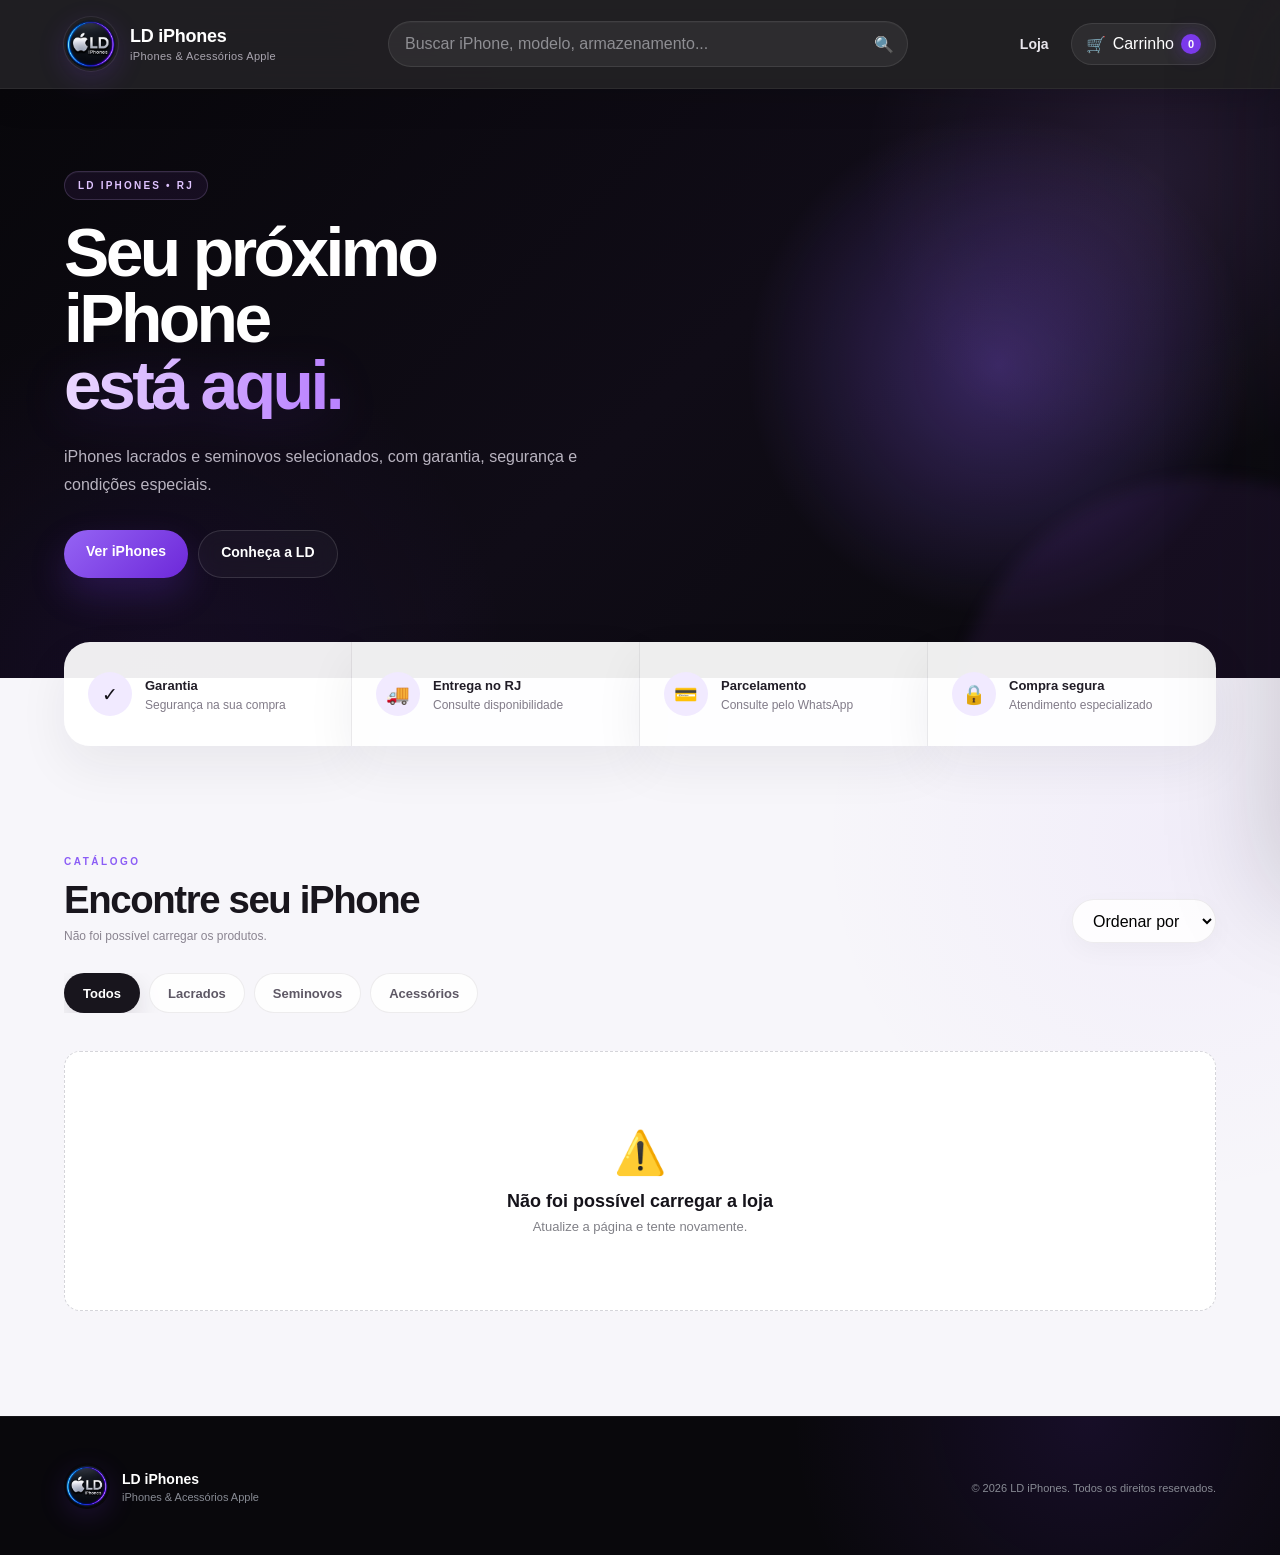
==== commit 3ced4377: "Add files via upload" ====
--- a/index.html
+++ b/index.html
@@ -1,191 +1,30 @@
 <!DOCTYPE html>
 <html lang="pt-BR">
-
 <head>
     <meta charset="UTF-8">
     <meta name="viewport" content="width=device-width, initial-scale=1.0">
     <title>LD iPhones | iPhones & Acessórios Apple</title>
     <link rel="stylesheet" href="style.css">
 </head>
-
 <body>
-
-    <header class="topo">
-        <div class="topo-conteudo">
-
-            <a href="index.html" class="marca">
-                <img src="imagens/logo-ld.png" alt="LD iPhones">
-                <div class="marca-texto">
-                    <strong>LD iPhones</strong>
-                    <span>iPhones & Acessórios Apple</span>
-                </div>
-            </a>
-
-            <div class="busca">
-                <input type="text" id="campoBusca" placeholder="Buscar iPhone, modelo, armazenamento...">
-                <button type="button" id="botaoBusca" aria-label="Buscar">🔍</button>
-            </div>
-
-            <nav class="menu">
-                <a href="#produtos">Loja</a>
-
-                <button class="btn-carrinho" type="button" data-abrir-carrinho>
-                    🛒
-                    <span class="texto-carrinho">Carrinho</span>
-                    <span id="quantidadeCarrinho">0</span>
-                </button>
-            </nav>
-
-        </div>
-    </header>
-
+    <header class="topo"><div class="topo-conteudo">
+        <a href="index.html" class="marca"><img src="imagens/logo-ld.png" alt="LD iPhones"><div class="marca-texto"><strong>LD iPhones</strong><span>iPhones & Acessórios Apple</span></div></a>
+        <div class="busca"><input type="text" id="campoBusca" placeholder="Buscar iPhone, modelo, armazenamento..."><button type="button" id="botaoBusca" aria-label="Buscar">🔍</button></div>
+        <nav class="menu"><a href="#produtos">Loja</a><button class="btn-carrinho" type="button" data-abrir-carrinho>🛒 <span class="texto-carrinho">Carrinho</span><span id="quantidadeCarrinho">0</span></button></nav>
+    </div></header>
     <main>
-
-        <section class="hero">
-            <div class="hero-conteudo">
-
-                <div class="hero-texto">
-                    <span class="hero-tag">LD IPHONES • RJ</span>
-
-                    <h1>
-                        Seu próximo iPhone
-                        <span>está aqui.</span>
-                    </h1>
-
-                    <p>
-                        iPhones lacrados e seminovos selecionados,
-                        com garantia, segurança e condições especiais.
-                    </p>
-
-                    <div class="hero-botoes">
-                        <a href="#produtos" class="btn-principal">Ver iPhones</a>
-                        <a href="#beneficios" class="btn-secundario">Conheça a LD</a>
-                    </div>
-                </div>
-
-                <div class="hero-destaque" id="heroDestaque"></div>
-
-            </div>
+        <section class="hero"><div class="hero-conteudo"><div class="hero-texto"><span class="hero-tag">LD IPHONES • RJ</span><h1>Seu próximo iPhone <span>está aqui.</span></h1><p>iPhones lacrados e seminovos selecionados, com garantia, segurança e condições especiais.</p><div class="hero-botoes"><a href="#produtos" class="btn-principal">Ver iPhones</a><a href="#beneficios" class="btn-secundario">Conheça a LD</a></div></div><div class="hero-destaque" id="heroDestaque"></div></div></section>
+        <section class="beneficios" id="beneficios">
+            <div class="beneficio"><span>✓</span><div><strong>Garantia</strong><p>Segurança na sua compra</p></div></div>
+            <div class="beneficio"><span>🚚</span><div><strong>Entrega no RJ</strong><p>Consulte disponibilidade</p></div></div>
+            <div class="beneficio"><span>💳</span><div><strong>Parcelamento</strong><p>Consulte pelo WhatsApp</p></div></div>
+            <div class="beneficio"><span>🔒</span><div><strong>Compra segura</strong><p>Atendimento especializado</p></div></div>
         </section>
-
-        <section class="beneficios" id="beneficios">
-
-            <div class="beneficio">
-                <span>✓</span>
-                <div>
-                    <strong>Garantia</strong>
-                    <p>Segurança na sua compra</p>
-                </div>
-            </div>
-
-            <div class="beneficio">
-                <span>🚚</span>
-                <div>
-                    <strong>Entrega no RJ</strong>
-                    <p>Consulte disponibilidade</p>
-                </div>
-            </div>
-
-            <div class="beneficio">
-                <span>💳</span>
-                <div>
-                    <strong>Parcelamento</strong>
-                    <p>Consulte pelo WhatsApp</p>
-                </div>
-            </div>
-
-            <div class="beneficio">
-                <span>🔒</span>
-                <div>
-                    <strong>Compra segura</strong>
-                    <p>Atendimento especializado</p>
-                </div>
-            </div>
-
-        </section>
-
-        <section class="secao-produtos" id="produtos">
-
-            <div class="titulo-secao">
-                <div>
-                    <span class="subtitulo">CATÁLOGO</span>
-                    <h2>Encontre seu iPhone</h2>
-                    <p id="resultadoBusca" class="resultado-busca"></p>
-                </div>
-
-                <select id="ordenacao">
-                    <option value="padrao">Ordenar por</option>
-                    <option value="menor">Menor preço</option>
-                    <option value="maior">Maior preço</option>
-                </select>
-            </div>
-
-            <div class="filtros">
-                <button class="filtro ativo" data-filtro="todos">Todos</button>
-                <button class="filtro" data-filtro="lacrado">Lacrados</button>
-                <button class="filtro" data-filtro="seminovo">Seminovos</button>
-                <button class="filtro" data-filtro="acessorios">Acessórios</button>
-            </div>
-
-            <div class="grid-produtos" id="listaProdutos"></div>
-
-        </section>
-
+        <section class="secao-produtos" id="produtos"><div class="titulo-secao"><div><span class="subtitulo">CATÁLOGO</span><h2>Encontre seu iPhone</h2><p id="resultadoBusca" class="resultado-busca"></p></div><select id="ordenacao"><option value="padrao">Ordenar por</option><option value="menor">Menor preço</option><option value="maior">Maior preço</option></select></div><div class="filtros"><button class="filtro ativo" data-filtro="todos">Todos</button><button class="filtro" data-filtro="lacrado">Lacrados</button><button class="filtro" data-filtro="seminovo">Seminovos</button><button class="filtro" data-filtro="acessorios">Acessórios</button></div><div class="grid-produtos" id="listaProdutos"></div></section>
     </main>
-
-    <footer class="rodape">
-        <div class="rodape-conteudo">
-
-            <div class="rodape-marca">
-                <img src="imagens/logo-ld.png" alt="LD iPhones">
-                <div>
-                    <strong>LD iPhones</strong>
-                    <p>iPhones & Acessórios Apple</p>
-                </div>
-            </div>
-
-            <p class="copyright">
-                © 2026 LD iPhones. Todos os direitos reservados.
-            </p>
-
-        </div>
-    </footer>
-
+    <footer class="rodape"><div class="rodape-conteudo"><div class="rodape-marca"><img src="imagens/logo-ld.png" alt="LD iPhones"><div><strong>LD iPhones</strong><p>iPhones & Acessórios Apple</p></div></div><p class="copyright">© 2026 LD iPhones. Todos os direitos reservados.</p></div></footer>
     <div class="carrinho-overlay" id="carrinhoOverlay"></div>
-
-    <aside class="carrinho-painel" id="carrinhoPainel" aria-hidden="true">
-        <div class="carrinho-cabecalho">
-            <div>
-                <span>SEU CARRINHO</span>
-                <h2>Minha compra</h2>
-            </div>
-
-            <button type="button" class="carrinho-fechar" id="fecharCarrinho" aria-label="Fechar carrinho">×</button>
-        </div>
-
-        <div class="carrinho-lista" id="carrinhoLista"></div>
-
-        <div class="carrinho-resumo" id="carrinhoResumo">
-            <div>
-                <span>Subtotal</span>
-                <strong id="carrinhoSubtotal">R$ 0,00</strong>
-            </div>
-
-            <p>Frete e forma de pagamento serão definidos na finalização.</p>
-
-            <button type="button" class="btn-finalizar-carrinho" id="finalizarCarrinho">
-                Continuar compra
-            </button>
-
-            <button type="button" class="btn-continuar-comprando" id="continuarComprando">
-                Continuar comprando
-            </button>
-        </div>
-    </aside>
-
-    <script src="produtos.js"></script>
-    <script src="carrinho.js"></script>
-    <script src="index.js"></script>
-
+    <aside class="carrinho-painel" id="carrinhoPainel" aria-hidden="true"><div class="carrinho-cabecalho"><div><span>SEU CARRINHO</span><h2>Minha compra</h2></div><button type="button" class="carrinho-fechar" id="fecharCarrinho" aria-label="Fechar carrinho">×</button></div><div class="carrinho-lista" id="carrinhoLista"></div><div class="carrinho-resumo" id="carrinhoResumo"><div><span>Subtotal</span><strong id="carrinhoSubtotal">R$ 0,00</strong></div><p>Frete e forma de pagamento serão definidos na finalização.</p><button type="button" class="btn-finalizar-carrinho" id="finalizarCarrinho">Continuar compra</button><button type="button" class="btn-continuar-comprando" id="continuarComprando">Continuar comprando</button></div></aside>
+    <script src="produtos.js"></script><script src="carrinho.js"></script><script src="index.js"></script>
 </body>
 </html>
--- a/style.css
+++ b/style.css
@@ -1,5449 +1,8377 @@
 /* ==============================
-   IDENTIDADE LD IPHONES
-   PRETO + ROXO
-============================== */
-
-:root {
-    --preto: #09090b;
-    --preto-secundario: #18181b;
-    --preto-terciario: #27272a;
-
-    --roxo: #7c3aed;
-    --roxo-claro: #a855f7;
-    --roxo-escuro: #5b21b6;
-
-    --branco: #ffffff;
-    --cinza-claro: #f5f5f7;
-    --cinza: #a1a1aa;
-    --cinza-escuro: #52525b;
-}
-
-
-/* ==============================
-   CONFIGURAÇÕES GERAIS
-============================== */
-
-* {
-    margin: 0;
-    padding: 0;
-    box-sizing: border-box;
-}
-
-html {
-    scroll-behavior: smooth;
-}
-
-body {
-    font-family: Arial, Helvetica, sans-serif;
-    background: var(--cinza-claro);
-    color: #111111;
-}
-
-button,
-input,
-select {
-    font: inherit;
-}
-
-button,
-a {
-    -webkit-tap-highlight-color: transparent;
-}
-
-a {
-    text-decoration: none;
-    color: inherit;
-}
-
-
-/* ==============================
-   CABEÇALHO
-============================== */
-
-.topo {
-    background: rgba(9, 9, 11, 0.97);
-    color: var(--branco);
-    position: sticky;
-    top: 0;
-    z-index: 1000;
-    border-bottom: 1px solid rgba(168, 85, 247, 0.14);
-}
-
-.topo-conteudo {
-    max-width: 1200px;
-    margin: auto;
-    min-height: 82px;
-    padding: 12px 24px;
-    display: flex;
-    align-items: center;
-    gap: 32px;
-}
-
-.marca {
-    display: flex;
-    align-items: center;
-    gap: 12px;
-    flex-shrink: 0;
-}
-
-.marca img {
-    width: 54px;
-    height: 54px;
-    object-fit: cover;
-    border-radius: 50%;
-}
-
-.marca-texto {
-    display: flex;
-    flex-direction: column;
-}
-
-.marca-texto strong {
-    font-size: 18px;
-}
-
-.marca-texto span {
-    font-size: 11px;
-    color: var(--cinza);
-    margin-top: 3px;
-}
-
-.busca {
-    flex: 1;
-    max-width: 520px;
-    margin: 0 auto;
-    display: flex;
-    background: var(--preto-secundario);
-    border: 1px solid #34343a;
-    border-radius: 12px;
-    overflow: hidden;
-    transition: 0.2s;
-}
-
-.busca:focus-within {
-    border-color: var(--roxo);
-    box-shadow: 0 0 0 3px rgba(124, 58, 237, 0.12);
-}
-
-.busca input {
-    width: 100%;
-    padding: 13px 16px;
-    border: none;
-    outline: none;
-    background: transparent;
-    color: var(--branco);
-}
-
-.busca input::placeholder {
-    color: #8e8e93;
-}
-
-.busca button {
-    width: 50px;
-    border: none;
-    background: transparent;
-    color: var(--branco);
-    cursor: pointer;
-}
-
-.menu {
-    display: flex;
-    align-items: center;
-    gap: 22px;
-}
-
-.menu > a {
-    font-size: 14px;
-    font-weight: 600;
-}
-
-.btn-carrinho {
-    border: 1px solid #34343a;
-    background: var(--preto-secundario);
-    color: var(--branco);
-    padding: 10px 13px;
-    border-radius: 10px;
-    cursor: pointer;
-    display: flex;
-    align-items: center;
-    gap: 7px;
-}
-
-#quantidadeCarrinho {
-    min-width: 20px;
-    height: 20px;
-    display: flex;
-    align-items: center;
-    justify-content: center;
-    background: var(--roxo);
-    border-radius: 50%;
-    font-size: 11px;
-    font-weight: bold;
-}
-
-
-/* ==============================
-   HERO
-============================== */
-
-.hero {
-    background:
-        radial-gradient(
-            circle at 76% 48%,
-            rgba(124, 58, 237, 0.34),
-            transparent 32%
-        ),
-        radial-gradient(
-            circle at 88% 38%,
-            rgba(168, 85, 247, 0.14),
-            transparent 26%
-        ),
-        var(--preto);
-
-    color: var(--branco);
-}
-
-.hero-conteudo {
-    max-width: 1200px;
-    min-height: 510px;
-    margin: auto;
-    padding: 70px 24px;
-    display: grid;
-    grid-template-columns: 1.1fr 0.9fr;
-    align-items: center;
-    gap: 60px;
-}
-
-.hero-tag {
-    display: inline-block;
-    font-size: 12px;
-    font-weight: bold;
-    letter-spacing: 2px;
-    color: #c084fc;
-    margin-bottom: 18px;
-}
-
-.hero h1 {
-    font-size: clamp(42px, 5vw, 68px);
-    line-height: 1;
-    letter-spacing: -3px;
-    max-width: 650px;
-}
-
-.hero h1 span {
-    display: block;
-    background: linear-gradient(90deg, var(--roxo-claro), var(--roxo));
-    -webkit-background-clip: text;
-    background-clip: text;
-    color: transparent;
-}
-
-.hero-texto > p {
-    max-width: 560px;
-    margin-top: 22px;
-    color: #b7bac3;
-    font-size: 17px;
-    line-height: 1.6;
-}
-
-.hero-botoes {
-    display: flex;
-    gap: 12px;
-    margin-top: 30px;
-}
-
-.btn-principal,
-.btn-secundario {
-    padding: 14px 22px;
-    border-radius: 10px;
-    font-size: 14px;
-    font-weight: bold;
-    transition: 0.2s;
-}
-
-.btn-principal {
-    background: var(--roxo);
-    color: var(--branco);
-    box-shadow: 0 10px 25px rgba(124, 58, 237, 0.20);
-}
-
-.btn-principal:hover {
-    background: var(--roxo-escuro);
-    transform: translateY(-2px);
-}
-
-.btn-secundario {
-    color: var(--branco);
-    border: 1px solid #3f3f46;
-}
-
-.btn-secundario:hover {
-    background: rgba(168, 85, 247, 0.08);
-    border-color: var(--roxo);
-}
-
-.hero-logo {
-    display: flex;
-    justify-content: center;
-    align-items: center;
-}
-
-.hero-logo-fundo {
-    width: min(390px, 100%);
-    aspect-ratio: 1;
-    display: flex;
-    align-items: center;
-    justify-content: center;
-    border-radius: 50%;
-    background: rgba(255, 255, 255, 0.02);
-    box-shadow: 0 0 95px rgba(124, 58, 237, 0.28);
-}
-
-.hero-logo img {
-    width: 82%;
-    aspect-ratio: 1;
-    object-fit: cover;
-    border-radius: 50%;
-}
-
-
-/* ==============================
-   BENEFÍCIOS
-============================== */
-
-.beneficios {
-    max-width: 1200px;
-    margin: -28px auto 0;
-    padding: 0 24px;
-    position: relative;
-    z-index: 10;
-    display: grid;
-    grid-template-columns: repeat(4, 1fr);
-}
-
-.beneficio {
-    background: var(--branco);
-    min-height: 90px;
-    padding: 20px;
-    display: flex;
-    align-items: center;
-    gap: 13px;
-    border-right: 1px solid #ededf0;
-    box-shadow: 0 12px 30px rgba(0, 0, 0, 0.06);
-}
-
-.beneficio:first-child {
-    border-radius: 14px 0 0 14px;
-}
-
-.beneficio:last-child {
-    border-radius: 0 14px 14px 0;
-    border-right: none;
-}
-
-.beneficio > span {
-    font-size: 22px;
-}
-
-.beneficio strong {
-    font-size: 14px;
-}
-
-.beneficio p {
-    color: #77777e;
-    font-size: 12px;
-    margin-top: 4px;
-}
-
-
-/* ==============================
-   CATÁLOGO
-============================== */
-
-.secao-produtos {
-    max-width: 1200px;
-    margin: auto;
-    padding: 85px 24px;
-}
-
-.titulo-secao {
-    display: flex;
-    justify-content: space-between;
-    align-items: end;
-    gap: 20px;
-}
-
-.subtitulo {
-    color: var(--roxo);
-    font-size: 11px;
-    font-weight: bold;
-    letter-spacing: 2px;
-}
-
-.titulo-secao h2 {
-    font-size: 32px;
-    margin-top: 7px;
-}
-
-.resultado-busca {
-    color: #77777e;
-    font-size: 12px;
-    margin-top: 7px;
-}
-
-.titulo-secao select {
-    padding: 11px 14px;
-    background: var(--branco);
-    border: 1px solid #dddddf;
-    border-radius: 9px;
-    outline: none;
-}
-
-.titulo-secao select:focus {
-    border-color: var(--roxo);
-}
-
-.filtros {
-    display: flex;
-    gap: 8px;
-    margin-top: 28px;
-    margin-bottom: 32px;
-    overflow-x: auto;
-    scrollbar-width: none;
-}
-
-.filtros::-webkit-scrollbar {
-    display: none;
-}
-
-.filtro {
-    flex-shrink: 0;
-    padding: 10px 18px;
-    border: 1px solid #dedee2;
-    border-radius: 100px;
-    background: var(--branco);
-    cursor: pointer;
-    font-size: 13px;
-    font-weight: 600;
-    transition: 0.2s;
-}
-
-.filtro:hover {
-    border-color: var(--roxo);
-}
-
-.filtro.ativo {
-    background: var(--roxo);
-    border-color: var(--roxo);
-    color: var(--branco);
-}
-
-.grid-produtos {
-    display: grid;
-    grid-template-columns: repeat(4, minmax(0, 1fr));
-    gap: 16px;
-}
-
-
-/* ==============================
-   CARD DO PRODUTO
-============================== */
-
-.card-produto {
-    min-width: 0;
-    background: var(--branco);
-    border: 1px solid #e8e8ec;
-    border-radius: 18px;
-    overflow: hidden;
-    transition: transform 0.2s, box-shadow 0.2s, border-color 0.2s;
-}
-
-.card-produto:hover {
-    transform: translateY(-4px);
-    border-color: rgba(124, 58, 237, 0.28);
-    box-shadow: 0 18px 40px rgba(0, 0, 0, 0.09);
-}
-
-.produto-imagem {
-    height: 205px;
-    position: relative;
-    background:
-        radial-gradient(
-            circle at center,
-            rgba(124, 58, 237, 0.08),
-            transparent 55%
-        ),
-        #f7f7f9;
-
-    display: flex;
-    align-items: center;
-    justify-content: center;
-    overflow: hidden;
-}
-
-.produto-imagem img {
-    width: 100%;
-    height: 100%;
-    object-fit: contain;
-    padding: 20px;
-}
-
-.sem-foto {
-    display: flex;
-    flex-direction: column;
-    align-items: center;
-    justify-content: center;
-    gap: 8px;
-    color: #8a8a91;
-}
-
-.sem-foto span {
-    font-size: 58px;
-}
-
-.sem-foto small {
-    font-size: 11px;
-}
-
-.selo-condicao {
-    position: absolute;
-    top: 13px;
-    left: 13px;
-    z-index: 2;
-    padding: 7px 9px;
-    border-radius: 7px;
-    font-size: 9px;
-    font-weight: 800;
-    letter-spacing: 0.8px;
-}
-
-.selo-condicao.lacrado {
-    background: var(--preto);
-    color: var(--branco);
-}
-
-.selo-condicao.seminovo {
-    background: var(--roxo);
-    color: var(--branco);
-}
-
-.produto-info {
-    padding: 15px 16px 16px;
-}
-
-.produto-codigo {
-    color: #99999f;
-    font-size: 9px;
-    font-weight: 700;
-    letter-spacing: 1px;
-}
-
-.produto-info h3 {
-    margin-top: 6px;
-    font-size: 16px;
-    line-height: 1.22;
-}
-
-.produto-detalhes {
-    margin-top: 6px;
-    color: #6d6d74;
-    font-size: 11px;
-}
-
-.produto-preco {
-    margin-top: 15px;
-}
-
-.produto-preco > span {
-    display: block;
-    color: #77777e;
-    font-size: 10px;
-    margin-bottom: 3px;
-}
-
-.produto-preco strong {
-    display: block;
-    color: #111111;
-    font-size: 20px;
-    letter-spacing: -0.4px;
-}
-
-.produto-preco p {
-    color: #6d6d74;
-    font-size: 10px;
-    line-height: 1.35;
-    margin-top: 5px;
-    margin-bottom: 0;
-}
-
-.btn-detalhes {
-    width: 100%;
-    margin-top: 12px;
-    padding: 10px 12px;
-    border: none;
-    border-radius: 9px;
-    background: var(--preto);
-    color: var(--branco);
-    font-size: 11px;
-    font-weight: 700;
-    cursor: pointer;
-    transition: 0.2s;
-    display: flex;
-    align-items: center;
-    justify-content: center;
-    position: static;
-}
-
-.btn-detalhes:hover {
-    background: var(--roxo);
-}
-
-.nenhum-produto {
-    grid-column: 1 / -1;
-    min-height: 260px;
-    padding: 30px;
-    background: var(--branco);
-    border: 1px dashed #d5d5da;
-    border-radius: 16px;
-    display: flex;
-    flex-direction: column;
-    align-items: center;
-    justify-content: center;
-    text-align: center;
-}
-
-.nenhum-produto span {
-    font-size: 42px;
-}
-
-.nenhum-produto h3 {
-    margin-top: 14px;
-    font-size: 18px;
-}
-
-.nenhum-produto p {
-    margin-top: 7px;
-    color: #808087;
-    font-size: 13px;
-}
-
-
-/* ==============================
-   RODAPÉ
-============================== */
-
-.rodape {
-    background: var(--preto);
-    color: var(--branco);
-    border-top: 1px solid rgba(168, 85, 247, 0.12);
-}
-
-.rodape-conteudo {
-    max-width: 1200px;
-    margin: auto;
-    padding: 35px 24px;
-    display: flex;
-    align-items: center;
-    justify-content: space-between;
-    gap: 30px;
-}
-
-.rodape-marca {
-    display: flex;
-    align-items: center;
-    gap: 12px;
-}
-
-.rodape-marca img {
-    width: 46px;
-    height: 46px;
-    object-fit: cover;
-    border-radius: 50%;
-}
-
-.rodape-marca strong {
-    font-size: 14px;
-}
-
-.rodape-marca p,
-.copyright {
-    color: #888b94;
-    font-size: 11px;
-    margin-top: 3px;
-}
-
-
-/* ==============================
-   TABLET
-============================== */
-
-@media (max-width: 900px) {
+       IDENTIDADE LD IPHONES
+       PRETO + ROXO
+    ============================== */
+
+    :root {
+        --preto: #09090b;
+        --preto-secundario: #18181b;
+        --preto-terciario: #27272a;
+
+        --roxo: #7c3aed;
+        --roxo-claro: #a855f7;
+        --roxo-escuro: #5b21b6;
+
+        --branco: #ffffff;
+        --cinza-claro: #f5f5f7;
+        --cinza: #a1a1aa;
+        --cinza-escuro: #52525b;
+    }
+
+
+    /* ==============================
+       CONFIGURAÇÕES GERAIS
+    ============================== */
+
+    * {
+        margin: 0;
+        padding: 0;
+        box-sizing: border-box;
+    }
+
+    html {
+        scroll-behavior: smooth;
+    }
+
+    body {
+        font-family: Arial, Helvetica, sans-serif;
+        background: var(--cinza-claro);
+        color: #111111;
+    }
+
+    button,
+    input,
+    select {
+        font: inherit;
+    }
+
+    button,
+    a {
+        -webkit-tap-highlight-color: transparent;
+    }
+
+    a {
+        text-decoration: none;
+        color: inherit;
+    }
+
+
+    /* ==============================
+       CABEÇALHO
+    ============================== */
+
+    .topo {
+        background: rgba(9, 9, 11, 0.97);
+        color: var(--branco);
+        position: sticky;
+        top: 0;
+        z-index: 1000;
+        border-bottom: 1px solid rgba(168, 85, 247, 0.14);
+    }
 
     .topo-conteudo {
-        flex-wrap: wrap;
+        max-width: 1200px;
+        margin: auto;
+        min-height: 82px;
+        padding: 12px 24px;
+        display: flex;
+        align-items: center;
+        gap: 32px;
+    }
+
+    .marca {
+        display: flex;
+        align-items: center;
         gap: 12px;
+        flex-shrink: 0;
+    }
+
+    .marca img {
+        width: 54px;
+        height: 54px;
+        object-fit: cover;
+        border-radius: 50%;
+    }
+
+    .marca-texto {
+        display: flex;
+        flex-direction: column;
+    }
+
+    .marca-texto strong {
+        font-size: 18px;
+    }
+
+    .marca-texto span {
+        font-size: 11px;
+        color: var(--cinza);
+        margin-top: 3px;
     }
 
     .busca {
-        order: 3;
-        flex-basis: 100%;
-        max-width: none;
+        flex: 1;
+        max-width: 520px;
+        margin: 0 auto;
+        display: flex;
+        background: var(--preto-secundario);
+        border: 1px solid #34343a;
+        border-radius: 12px;
+        overflow: hidden;
+        transition: 0.2s;
+    }
+
+    .busca:focus-within {
+        border-color: var(--roxo);
+        box-shadow: 0 0 0 3px rgba(124, 58, 237, 0.12);
+    }
+
+    .busca input {
+        width: 100%;
+        padding: 13px 16px;
+        border: none;
+        outline: none;
+        background: transparent;
+        color: var(--branco);
+    }
+
+    .busca input::placeholder {
+        color: #8e8e93;
+    }
+
+    .busca button {
+        width: 50px;
+        border: none;
+        background: transparent;
+        color: var(--branco);
+        cursor: pointer;
     }
 
     .menu {
-        margin-left: auto;
+        display: flex;
+        align-items: center;
+        gap: 22px;
+    }
+
+    .menu > a {
+        font-size: 14px;
+        font-weight: 600;
+    }
+
+    .btn-carrinho {
+        border: 1px solid #34343a;
+        background: var(--preto-secundario);
+        color: var(--branco);
+        padding: 10px 13px;
+        border-radius: 10px;
+        cursor: pointer;
+        display: flex;
+        align-items: center;
+        gap: 7px;
+    }
+
+    #quantidadeCarrinho {
+        min-width: 20px;
+        height: 20px;
+        display: flex;
+        align-items: center;
+        justify-content: center;
+        background: var(--roxo);
+        border-radius: 50%;
+        font-size: 11px;
+        font-weight: bold;
+    }
+
+
+    /* ==============================
+       HERO
+    ============================== */
+
+    .hero {
+        background:
+            radial-gradient(
+                circle at 76% 48%,
+                rgba(124, 58, 237, 0.34),
+                transparent 32%
+            ),
+            radial-gradient(
+                circle at 88% 38%,
+                rgba(168, 85, 247, 0.14),
+                transparent 26%
+            ),
+            var(--preto);
+
+        color: var(--branco);
     }
 
     .hero-conteudo {
-        grid-template-columns: 1fr 0.7fr;
-        gap: 25px;
-    }
-
-    .beneficios {
-        grid-template-columns: repeat(2, 1fr);
-    }
-
-    .beneficio {
-        border-bottom: 1px solid #ededf0;
-    }
-
-    .beneficio:first-child {
-        border-radius: 14px 0 0 0;
-    }
-
-    .beneficio:nth-child(2) {
-        border-radius: 0 14px 0 0;
-    }
-
-    .beneficio:nth-child(3) {
-        border-radius: 0 0 0 14px;
-    }
-
-    .beneficio:last-child {
-        border-radius: 0 0 14px 0;
-    }
-
-    .grid-produtos {
-        grid-template-columns: repeat(3, minmax(0, 1fr));
-    }
-}
-
-
-/* ==============================
-   MOBILE
-============================== */
-
-@media (max-width: 600px) {
-
-    .topo {
-        padding-top: env(safe-area-inset-top, 0px);
-    }
-
-    .topo-conteudo {
-        min-height: 64px;
-        padding: 14px 14px 10px;
+        max-width: 1200px;
+        min-height: 510px;
+        margin: auto;
+        padding: 70px 24px;
+        display: grid;
+        grid-template-columns: 1.1fr 0.9fr;
         align-items: center;
-        overflow: visible;
-    }
-
-    .marca {
-        min-height: 44px;
-        overflow: visible;
-    }
-
-    .marca img {
-        width: 42px;
-        height: 42px;
-        min-width: 42px;
-        flex-shrink: 0;
+        gap: 60px;
+    }
+
+    .hero-tag {
+        display: inline-block;
+        font-size: 12px;
+        font-weight: bold;
+        letter-spacing: 2px;
+        color: #c084fc;
+        margin-bottom: 18px;
+    }
+
+    .hero h1 {
+        font-size: clamp(42px, 5vw, 68px);
+        line-height: 1;
+        letter-spacing: -3px;
+        max-width: 650px;
+    }
+
+    .hero h1 span {
         display: block;
-    }
-
-    .marca-texto strong {
-        font-size: 15px;
-    }
-
-    .marca-texto span {
-        display: none;
-    }
-
-    .menu {
-        gap: 10px;
-    }
-
-    .menu > a {
-        display: none;
-    }
-
-    .texto-carrinho {
-        display: none;
-    }
-
-    .btn-carrinho {
-        padding: 8px 10px;
-    }
-
-    .busca input {
-        padding: 11px 13px;
-        font-size: 13px;
-    }
-
-    .hero-conteudo {
-        min-height: auto;
-        padding: 55px 18px 70px;
-        grid-template-columns: 1fr;
-        text-align: center;
-    }
-
-    .hero h1 {
-        font-size: 42px;
-        letter-spacing: -2px;
+        background: linear-gradient(90deg, var(--roxo-claro), var(--roxo));
+        -webkit-background-clip: text;
+        background-clip: text;
+        color: transparent;
     }
 
     .hero-texto > p {
-        font-size: 14px;
-        margin-left: auto;
-        margin-right: auto;
+        max-width: 560px;
+        margin-top: 22px;
+        color: #b7bac3;
+        font-size: 17px;
+        line-height: 1.6;
     }
 
     .hero-botoes {
-        justify-content: center;
-    }
-
-    .hero-logo {
-        display: none;
-    }
-
-    .beneficios {
-        margin-top: -30px;
-        padding: 0 14px;
-        grid-template-columns: repeat(2, 1fr);
-    }
-
-    .beneficio {
-        min-height: 82px;
-        padding: 14px 12px;
-        gap: 9px;
-    }
-
-    .beneficio > span {
-        font-size: 18px;
-    }
-
-    .beneficio strong {
-        font-size: 12px;
-    }
-
-    .beneficio p {
-        font-size: 10px;
-    }
-
-    .secao-produtos {
-        padding: 60px 14px;
-    }
-
-    .titulo-secao {
-        align-items: flex-start;
-        flex-direction: column;
-    }
-
-    .titulo-secao h2 {
-        font-size: 26px;
-    }
-
-    .titulo-secao select {
-        width: 100%;
-    }
-
-    .filtros {
-        margin-top: 20px;
-        margin-bottom: 22px;
-    }
-
-    .grid-produtos {
-        grid-template-columns: repeat(2, minmax(0, 1fr));
-        gap: 10px;
-    }
-
-    .produto-imagem {
-        height: 145px;
-    }
-
-    .produto-info {
-        padding: 10px;
-    }
-
-    .produto-info h3 {
-        font-size: 14px;
-    }
-
-    .produto-detalhes {
-        font-size: 10px;
-    }
-
-    .produto-preco {
-        margin-top: 11px;
-    }
-
-    .produto-preco strong {
-        font-size: 16px;
-    }
-
-    .produto-preco p {
-        font-size: 9px;
-        line-height: 1.35;
-        min-height: 12px;
-        margin-top: 4px;
-    }
-
-    .btn-detalhes {
-        margin-top: 10px;
-        padding: 9px 7px;
-        font-size: 10px;
-    }
-
-    .selo-condicao {
-        top: 8px;
-        left: 8px;
-        padding: 5px 7px;
-        font-size: 7px;
-    }
-
-    .sem-foto span {
-        font-size: 42px;
-    }
-
-    .rodape-conteudo {
-        flex-direction: column;
-        text-align: center;
-    }
-}
-
-
-/* ==========================================================
-   PÁGINA INDIVIDUAL DO PRODUTO
-========================================================== */
-
-.pagina-produto {
-    max-width: 1200px;
-    margin: 0 auto;
-    padding: 38px 24px 85px;
-}
-
-.produto-voltar {
-    margin-bottom: 28px;
-}
-
-.produto-voltar a {
-    display: inline-flex;
-    align-items: center;
-    gap: 7px;
-    color: #52525b;
-    font-size: 13px;
-    font-weight: 700;
-    transition: 0.2s;
-}
-
-.produto-voltar a:hover {
-    color: var(--roxo);
-}
-
-.produto-detalhe {
-    display: grid;
-    grid-template-columns: minmax(0, 1.05fr) minmax(350px, 0.95fr);
-    gap: 60px;
-    align-items: start;
-}
-
-.produto-galeria-area {
-    min-width: 0;
-}
-
-.produto-galeria {
-    min-height: 560px;
-    position: relative;
-    display: flex;
-    align-items: center;
-    justify-content: center;
-    overflow: hidden;
-    border: 1px solid #e5e5ea;
-    border-radius: 22px;
-    background:
-        radial-gradient(
-            circle at center,
-            rgba(124, 58, 237, 0.09),
-            transparent 55%
-        ),
-        #ffffff;
-}
-
-.produto-galeria > img {
-    width: 100%;
-    height: 560px;
-    object-fit: contain;
-    padding: 32px;
-}
-
-.produto-selo {
-    top: 18px;
-    left: 18px;
-}
-
-.produto-sem-foto-grande {
-    padding: 50px 30px;
-    display: flex;
-    flex-direction: column;
-    align-items: center;
-    text-align: center;
-    color: #71717a;
-}
-
-.produto-sem-foto-grande > span {
-    font-size: 86px;
-    margin-bottom: 15px;
-}
-
-.produto-sem-foto-grande strong {
-    color: #27272a;
-    font-size: 18px;
-}
-
-.produto-sem-foto-grande small {
-    max-width: 330px;
-    margin-top: 8px;
-    font-size: 12px;
-    line-height: 1.5;
-}
-
-.galeria-seta {
-    width: 44px;
-    height: 44px;
-    position: absolute;
-    top: 50%;
-    transform: translateY(-50%);
-    z-index: 3;
-    border: 1px solid #e4e4e7;
-    border-radius: 50%;
-    background: rgba(255, 255, 255, 0.94);
-    color: #18181b;
-    font-size: 30px;
-    line-height: 1;
-    cursor: pointer;
-    box-shadow: 0 6px 20px rgba(0, 0, 0, 0.08);
-}
-
-.galeria-seta:hover {
-    color: var(--roxo);
-    border-color: var(--roxo);
-}
-
-.galeria-anterior {
-    left: 18px;
-}
-
-.galeria-proxima {
-    right: 18px;
-}
-
-.galeria-contador {
-    position: absolute;
-    bottom: 18px;
-    left: 50%;
-    transform: translateX(-50%);
-    padding: 7px 11px;
-    border-radius: 100px;
-    background: rgba(9, 9, 11, 0.88);
-    color: white;
-    font-size: 10px;
-    font-weight: 700;
-}
-
-.aviso-imagem {
-    margin-top: 11px;
-    color: #71717a;
-    font-size: 10px;
-    line-height: 1.5;
-    text-align: center;
-}
-
-.produto-detalhe-info {
-    padding-top: 10px;
-}
-
-.produto-status {
-    color: var(--roxo);
-    font-size: 10px;
-    font-weight: 800;
-    letter-spacing: 1.2px;
-}
-
-.produto-detalhe-info h1 {
-    margin-top: 12px;
-    font-size: clamp(32px, 4vw, 48px);
-    line-height: 1.05;
-    letter-spacing: -1.8px;
-}
-
-.produto-detalhe-codigo {
-    display: block;
-    margin-top: 9px;
-    color: #a1a1aa;
-    font-size: 10px;
-    font-weight: 700;
-    letter-spacing: 1px;
-}
-
-.produto-descricao {
-    margin-top: 18px;
-    color: #62626a;
-    font-size: 15px;
-}
-
-.produto-preco-detalhe {
-    margin-top: 32px;
-    padding: 24px 0;
-    border-top: 1px solid #e4e4e7;
-    border-bottom: 1px solid #e4e4e7;
-}
-
-.produto-preco-detalhe > span {
-    display: block;
-    color: #71717a;
-    font-size: 11px;
-    margin-bottom: 5px;
-}
-
-.produto-preco-detalhe strong {
-    display: block;
-    font-size: 36px;
-    letter-spacing: -1.2px;
-}
-
-.produto-preco-detalhe p {
-    margin-top: 6px;
-    color: #62626a;
-    font-size: 12px;
-}
-
-.btn-adicionar-carrinho {
-    width: 100%;
-    margin-top: 22px;
-    padding: 16px 20px;
-    border: none;
-    border-radius: 12px;
-    background: var(--roxo);
-    color: white;
-    font-size: 14px;
-    font-weight: 800;
-    cursor: pointer;
-    transition: 0.2s;
-    box-shadow: 0 10px 25px rgba(124, 58, 237, 0.18);
-}
-
-.btn-adicionar-carrinho:hover {
-    background: var(--roxo-escuro);
-    transform: translateY(-1px);
-}
-
-.btn-adicionar-carrinho.adicionado {
-    background: #18181b;
-}
-
-.produto-beneficios-detalhe {
-    margin-top: 22px;
-    display: grid;
-    grid-template-columns: repeat(2, 1fr);
-    border: 1px solid #e4e4e7;
-    border-radius: 14px;
-    overflow: hidden;
-    background: white;
-}
-
-.produto-beneficios-detalhe > div {
-    min-height: 80px;
-    padding: 15px;
-    display: flex;
-    align-items: center;
-    gap: 10px;
-    border-right: 1px solid #ededf0;
-    border-bottom: 1px solid #ededf0;
-}
-
-.produto-beneficios-detalhe > div:nth-child(2n) {
-    border-right: none;
-}
-
-.produto-beneficios-detalhe > div:nth-last-child(-n + 2) {
-    border-bottom: none;
-}
-
-.produto-beneficios-detalhe > div > span {
-    font-size: 18px;
-}
-
-.produto-beneficios-detalhe p {
-    display: flex;
-    flex-direction: column;
-    gap: 3px;
-}
-
-.produto-beneficios-detalhe strong {
-    font-size: 11px;
-}
-
-.produto-beneficios-detalhe small {
-    color: #77777e;
-    font-size: 9px;
-    line-height: 1.3;
-}
-
-.produto-especificacoes {
-    margin-top: 30px;
-}
-
-.produto-especificacoes h2 {
-    margin-bottom: 14px;
-    font-size: 18px;
-}
-
-.especificacao {
-    min-height: 46px;
-    padding: 11px 0;
-    display: flex;
-    align-items: center;
-    justify-content: space-between;
-    gap: 20px;
-    border-bottom: 1px solid #e4e4e7;
-}
-
-.especificacao span {
-    color: #71717a;
-    font-size: 11px;
-}
-
-.especificacao strong {
-    font-size: 11px;
-    text-align: right;
-}
-
-.produto-nao-encontrado,
-.carregando-produto {
-    grid-column: 1 / -1;
-    min-height: 420px;
-    display: flex;
-    flex-direction: column;
-    align-items: center;
-    justify-content: center;
-    text-align: center;
-    background: white;
-    border: 1px solid #e5e5ea;
-    border-radius: 20px;
-}
-
-.produto-nao-encontrado > span {
-    font-size: 58px;
-}
-
-.produto-nao-encontrado h1 {
-    margin-top: 14px;
-    font-size: 26px;
-}
-
-.produto-nao-encontrado p {
-    margin-top: 8px;
-    color: #71717a;
-    font-size: 13px;
-}
-
-.produto-nao-encontrado a {
-    margin-top: 20px;
-    padding: 12px 18px;
-    border-radius: 9px;
-    background: var(--roxo);
-    color: white;
-    font-size: 12px;
-    font-weight: 700;
-}
-
-
-/* TABLET - PRODUTO */
-
-@media (max-width: 900px) {
-
-    .produto-detalhe {
-        grid-template-columns: 1fr 1fr;
-        gap: 30px;
-    }
-
-    .produto-galeria,
-    .produto-galeria > img {
-        min-height: 440px;
-        height: 440px;
-    }
-}
-
-
-/* MOBILE - PRODUTO */
-
-@media (max-width: 650px) {
-
-    .busca-produto {
-        display: none;
-    }
-
-    .pagina-produto {
-        padding: 22px 14px 60px;
-    }
-
-    .produto-voltar {
-        margin-bottom: 18px;
-    }
-
-    .produto-detalhe {
-        grid-template-columns: 1fr;
-        gap: 28px;
-    }
-
-    .produto-galeria {
-        min-height: 390px;
-        border-radius: 16px;
-    }
-
-    .produto-galeria > img {
-        height: 390px;
-        padding: 18px;
-    }
-
-    .produto-sem-foto-grande > span {
-        font-size: 68px;
-    }
-
-    .galeria-seta {
-        width: 38px;
-        height: 38px;
-        font-size: 25px;
-    }
-
-    .galeria-anterior {
-        left: 10px;
-    }
-
-    .galeria-proxima {
-        right: 10px;
-    }
-
-    .produto-detalhe-info {
-        padding-top: 0;
-    }
-
-    .produto-detalhe-info h1 {
-        font-size: 34px;
-    }
-
-    .produto-descricao {
-        font-size: 13px;
-    }
-
-    .produto-preco-detalhe {
-        margin-top: 24px;
-        padding: 20px 0;
-    }
-
-    .produto-preco-detalhe strong {
-        font-size: 30px;
-    }
-
-    .produto-beneficios-detalhe > div {
-        min-height: 74px;
-        padding: 12px 10px;
-    }
-}
-
-
-/* ==========================================================
-   AJUSTE FINAL - CABEÇALHO MOBILE LD IPHONES
-   Layout compacto: marca + carrinho / busca na segunda linha
-========================================================== */
-
-@media (max-width: 600px) {
-
-    .topo {
-        padding-top: env(safe-area-inset-top, 0px);
-    }
-
-    .topo-conteudo {
-        min-height: auto;
-        padding: 10px 14px 11px;
-        display: grid;
-        grid-template-columns: minmax(0, 1fr) auto;
-        grid-template-areas:
-            "marca menu"
-            "busca busca";
-        column-gap: 12px;
-        row-gap: 9px;
-        align-items: center;
-    }
-
-    .marca {
-        grid-area: marca;
-        min-width: 0;
-        min-height: 42px;
-        gap: 10px;
-        overflow: visible;
-    }
-
-    .marca img {
-        width: 40px;
-        height: 40px;
-        min-width: 40px;
-        display: block;
-        flex-shrink: 0;
-    }
-
-    .marca-texto {
-        min-width: 0;
-    }
-
-    .marca-texto strong {
-        display: block;
-        font-size: 15px;
-        line-height: 1.15;
-        white-space: nowrap;
-    }
-
-    .marca-texto span {
-        display: none;
-    }
-
-    .menu {
-        grid-area: menu;
-        margin-left: 0;
-        gap: 0;
-        justify-self: end;
-    }
-
-    .menu > a {
-        display: none;
-    }
-
-    .btn-carrinho {
-        min-height: 40px;
-        padding: 8px 11px;
-        border-radius: 10px;
-        justify-content: center;
-    }
-
-    .texto-carrinho {
-        display: none;
-    }
-
-    #quantidadeCarrinho {
-        min-width: 19px;
-        width: 19px;
-        height: 19px;
-        font-size: 10px;
-    }
-
-    .busca {
-        grid-area: busca;
-        width: 100%;
-        max-width: none;
-        margin: 0;
-        order: initial;
-        flex-basis: auto;
-        min-height: 40px;
-        border-radius: 10px;
-    }
-
-    .busca input {
-        min-width: 0;
-        padding: 10px 12px;
-        font-size: 12px;
-    }
-
-    .busca button {
-        width: 44px;
-        min-width: 44px;
-    }
-
-    .hero-conteudo {
-        padding-top: 48px;
-    }
-}
-
-
-/* ==========================================================
-   HERO MOBILE - MESMA COMPOSIÇÃO DO DESKTOP
-   Texto à esquerda + logo à direita, sem esconder elementos
-========================================================== */
-
-@media (max-width: 600px) {
-
-    .hero {
-        overflow: hidden;
-    }
-
-    .hero-conteudo {
-        min-height: 0;
-        padding: 38px 14px 42px;
-        display: grid;
-        grid-template-columns: minmax(0, 1.12fr) minmax(115px, 0.88fr);
-        gap: 8px;
-        align-items: center;
-    }
-
-    .hero-texto {
-        max-width: none;
-        text-align: left;
-        align-items: flex-start;
-    }
-
-    .hero-tag {
-        font-size: 8px;
-        letter-spacing: 1.5px;
-    }
-
-    .hero-texto h1 {
-        margin-top: 14px;
-        max-width: none;
-        font-size: clamp(29px, 8.5vw, 38px);
-        line-height: 0.98;
-        letter-spacing: -1.5px;
-    }
-
-    .hero-texto p {
-        max-width: 245px;
-        margin-top: 18px;
-        font-size: 10px;
-        line-height: 1.55;
-    }
-
-    .hero-botoes {
-        margin-top: 20px;
         display: flex;
-        flex-wrap: nowrap;
-        justify-content: flex-start;
-        gap: 7px;
+        gap: 12px;
+        margin-top: 30px;
     }
 
     .btn-principal,
     .btn-secundario {
-        padding: 10px 11px;
-        border-radius: 8px;
-        font-size: 9px;
-        white-space: nowrap;
+        padding: 14px 22px;
+        border-radius: 10px;
+        font-size: 14px;
+        font-weight: bold;
+        transition: 0.2s;
+    }
+
+    .btn-principal {
+        background: var(--roxo);
+        color: var(--branco);
+        box-shadow: 0 10px 25px rgba(124, 58, 237, 0.20);
+    }
+
+    .btn-principal:hover {
+        background: var(--roxo-escuro);
+        transform: translateY(-2px);
+    }
+
+    .btn-secundario {
+        color: var(--branco);
+        border: 1px solid #3f3f46;
+    }
+
+    .btn-secundario:hover {
+        background: rgba(168, 85, 247, 0.08);
+        border-color: var(--roxo);
     }
 
     .hero-logo {
         display: flex;
-        width: 100%;
         justify-content: center;
         align-items: center;
     }
 
     .hero-logo-fundo {
-        width: min(37vw, 175px);
-        aspect-ratio: 1 / 1;
+        width: min(390px, 100%);
+        aspect-ratio: 1;
+        display: flex;
+        align-items: center;
+        justify-content: center;
         border-radius: 50%;
-    }
-
-    .hero-logo-fundo img {
-        width: 88%;
-        height: 88%;
+        background: rgba(255, 255, 255, 0.02);
+        box-shadow: 0 0 95px rgba(124, 58, 237, 0.28);
+    }
+
+    .hero-logo img {
+        width: 82%;
+        aspect-ratio: 1;
+        object-fit: cover;
+        border-radius: 50%;
+    }
+
+
+    /* ==============================
+       BENEFÍCIOS
+    ============================== */
+
+    .beneficios {
+        max-width: 1200px;
+        margin: -28px auto 0;
+        padding: 0 24px;
+        position: relative;
+        z-index: 10;
+        display: grid;
+        grid-template-columns: repeat(4, 1fr);
+    }
+
+    .beneficio {
+        background: var(--branco);
+        min-height: 90px;
+        padding: 20px;
+        display: flex;
+        align-items: center;
+        gap: 13px;
+        border-right: 1px solid #ededf0;
+        box-shadow: 0 12px 30px rgba(0, 0, 0, 0.06);
+    }
+
+    .beneficio:first-child {
+        border-radius: 14px 0 0 14px;
+    }
+
+    .beneficio:last-child {
+        border-radius: 0 14px 14px 0;
+        border-right: none;
+    }
+
+    .beneficio > span {
+        font-size: 22px;
+    }
+
+    .beneficio strong {
+        font-size: 14px;
+    }
+
+    .beneficio p {
+        color: #77777e;
+        font-size: 12px;
+        margin-top: 4px;
+    }
+
+
+    /* ==============================
+       CATÁLOGO
+    ============================== */
+
+    .secao-produtos {
+        max-width: 1200px;
+        margin: auto;
+        padding: 85px 24px;
+    }
+
+    .titulo-secao {
+        display: flex;
+        justify-content: space-between;
+        align-items: end;
+        gap: 20px;
+    }
+
+    .subtitulo {
+        color: var(--roxo);
+        font-size: 11px;
+        font-weight: bold;
+        letter-spacing: 2px;
+    }
+
+    .titulo-secao h2 {
+        font-size: 32px;
+        margin-top: 7px;
+    }
+
+    .resultado-busca {
+        color: #77777e;
+        font-size: 12px;
+        margin-top: 7px;
+    }
+
+    .titulo-secao select {
+        padding: 11px 14px;
+        background: var(--branco);
+        border: 1px solid #dddddf;
+        border-radius: 9px;
+        outline: none;
+    }
+
+    .titulo-secao select:focus {
+        border-color: var(--roxo);
+    }
+
+    .filtros {
+        display: flex;
+        gap: 8px;
+        margin-top: 28px;
+        margin-bottom: 32px;
+        overflow-x: auto;
+        scrollbar-width: none;
+    }
+
+    .filtros::-webkit-scrollbar {
+        display: none;
+    }
+
+    .filtro {
+        flex-shrink: 0;
+        padding: 10px 18px;
+        border: 1px solid #dedee2;
+        border-radius: 100px;
+        background: var(--branco);
+        cursor: pointer;
+        font-size: 13px;
+        font-weight: 600;
+        transition: 0.2s;
+    }
+
+    .filtro:hover {
+        border-color: var(--roxo);
+    }
+
+    .filtro.ativo {
+        background: var(--roxo);
+        border-color: var(--roxo);
+        color: var(--branco);
+    }
+
+    .grid-produtos {
+        display: grid;
+        grid-template-columns: repeat(4, minmax(0, 1fr));
+        gap: 16px;
+    }
+
+
+    /* ==============================
+       CARD DO PRODUTO
+    ============================== */
+
+    .card-produto {
+        min-width: 0;
+        background: var(--branco);
+        border: 1px solid #e8e8ec;
+        border-radius: 18px;
+        overflow: hidden;
+        transition: transform 0.2s, box-shadow 0.2s, border-color 0.2s;
+    }
+
+    .card-produto:hover {
+        transform: translateY(-4px);
+        border-color: rgba(124, 58, 237, 0.28);
+        box-shadow: 0 18px 40px rgba(0, 0, 0, 0.09);
+    }
+
+    .produto-imagem {
+        height: 205px;
+        position: relative;
+        background:
+            radial-gradient(
+                circle at center,
+                rgba(124, 58, 237, 0.08),
+                transparent 55%
+            ),
+            #f7f7f9;
+
+        display: flex;
+        align-items: center;
+        justify-content: center;
+        overflow: hidden;
+    }
+
+    .produto-imagem img {
+        width: 100%;
+        height: 100%;
         object-fit: contain;
-    }
-}
-
-/* Telefones mais estreitos */
-@media (max-width: 390px) {
-
-    .hero-conteudo {
-        padding-left: 11px;
-        padding-right: 11px;
-        grid-template-columns: minmax(0, 1.15fr) minmax(105px, 0.85fr);
-        gap: 4px;
-    }
-
-    .hero-texto h1 {
-        font-size: clamp(27px, 8.3vw, 33px);
-    }
-
-    .hero-texto p {
-        max-width: 210px;
+        padding: 20px;
+    }
+
+    .sem-foto {
+        display: flex;
+        flex-direction: column;
+        align-items: center;
+        justify-content: center;
+        gap: 8px;
+        color: #8a8a91;
+    }
+
+    .sem-foto span {
+        font-size: 58px;
+    }
+
+    .sem-foto small {
+        font-size: 11px;
+    }
+
+    .selo-condicao {
+        position: absolute;
+        top: 13px;
+        left: 13px;
+        z-index: 2;
+        padding: 7px 9px;
+        border-radius: 7px;
         font-size: 9px;
-    }
-
-    .btn-principal,
-    .btn-secundario {
-        padding: 9px 8px;
-        font-size: 8px;
-    }
-
-    .hero-logo-fundo {
-        width: min(36vw, 145px);
-    }
-}
-
-
-/* ==========================================================
-   DESTAQUE DINÂMICO DA HOME
-   Substitui visualmente a antiga logo grande por um produto.
-========================================================== */
-
-.hero-destaque {
-    min-width: 0;
-    width: 100%;
-    display: flex;
-    align-items: center;
-    justify-content: center;
-}
-
-.destaque-card {
-    width: 100%;
-    max-width: 470px;
-    min-height: 390px;
-    padding: 26px;
-    position: relative;
-    overflow: hidden;
-    display: grid;
-    grid-template-columns: minmax(0, 1.08fr) minmax(145px, 0.92fr);
-    align-items: center;
-    gap: 20px;
-    border: 1px solid rgba(168, 85, 247, 0.24);
-    border-radius: 28px;
-    background:
-        radial-gradient(circle at 35% 40%, rgba(124, 58, 237, 0.23), transparent 42%),
-        linear-gradient(145deg, rgba(39, 39, 42, 0.92), rgba(9, 9, 11, 0.96));
-    box-shadow: 0 25px 80px rgba(124, 58, 237, 0.20);
-}
-
-.destaque-card::before {
-    content: "";
-    width: 180px;
-    height: 180px;
-    position: absolute;
-    right: -65px;
-    top: -65px;
-    border-radius: 50%;
-    background: rgba(168, 85, 247, 0.13);
-    filter: blur(4px);
-}
-
-.destaque-visual {
-    min-width: 0;
-    height: 315px;
-    display: flex;
-    align-items: center;
-    justify-content: center;
-    position: relative;
-    z-index: 1;
-}
-
-.destaque-produto-imagem {
-    width: 100%;
-    height: 100%;
-    object-fit: contain;
-    filter: drop-shadow(0 20px 25px rgba(0, 0, 0, 0.34));
-}
-
-.destaque-sem-foto {
-    width: 100%;
-    height: 100%;
-    min-height: 250px;
-    display: flex;
-    flex-direction: column;
-    align-items: center;
-    justify-content: center;
-    gap: 10px;
-    border: 1px dashed rgba(192, 132, 252, 0.35);
-    border-radius: 20px;
-    background: rgba(124, 58, 237, 0.07);
-    color: #c4b5fd;
-}
-
-.destaque-sem-foto span {
-    font-size: 78px;
-}
-
-.destaque-sem-foto small {
-    max-width: 120px;
-    color: #a1a1aa;
-    font-size: 10px;
-    line-height: 1.4;
-    text-align: center;
-}
-
-.destaque-conteudo {
-    min-width: 0;
-    position: relative;
-    z-index: 2;
-}
-
-.destaque-etiqueta {
-    display: inline-flex;
-    padding: 7px 10px;
-    border-radius: 100px;
-    background: var(--roxo);
-    color: var(--branco);
-    font-size: 9px;
-    font-weight: 800;
-    letter-spacing: 1px;
-}
-
-.destaque-conteudo h2 {
-    margin-top: 15px;
-    color: var(--branco);
-    font-size: 29px;
-    line-height: 1;
-    letter-spacing: -1px;
-}
-
-.destaque-detalhes {
-    margin-top: 10px;
-    color: #b7bac3;
-    font-size: 11px;
-}
-
-.destaque-preco {
-    margin-top: 24px;
-}
-
-.destaque-preco span {
-    display: block;
-    margin-bottom: 4px;
-    color: #a1a1aa;
-    font-size: 10px;
-}
-
-.destaque-preco strong {
-    display: block;
-    color: var(--branco);
-    font-size: 23px;
-    line-height: 1.05;
-    letter-spacing: -0.7px;
-}
-
-.btn-destaque {
-    margin-top: 18px;
-    padding: 11px 15px;
-    display: inline-flex;
-    align-items: center;
-    justify-content: center;
-    border-radius: 9px;
-    background: var(--roxo);
-    color: var(--branco);
-    font-size: 11px;
-    font-weight: 800;
-    transition: 0.2s;
-}
-
-.btn-destaque:hover {
-    background: var(--roxo-claro);
-    transform: translateY(-1px);
-}
-
-.destaque-sem-produto {
-    width: min(390px, 100%);
-    aspect-ratio: 1 / 1;
-    padding: 35px;
-    display: flex;
-    flex-direction: column;
-    align-items: center;
-    justify-content: center;
-    text-align: center;
-    border-radius: 50%;
-    background: rgba(255, 255, 255, 0.02);
-    box-shadow: 0 0 95px rgba(124, 58, 237, 0.28);
-}
-
-.destaque-logo-padrao {
-    width: 68%;
-    aspect-ratio: 1 / 1;
-    margin: 16px 0;
-    object-fit: cover;
-    border-radius: 50%;
-}
-
-.destaque-sem-produto strong {
-    color: var(--branco);
-    font-size: 17px;
-}
-
-.destaque-sem-produto small {
-    max-width: 230px;
-    margin-top: 6px;
-    color: #a1a1aa;
-    font-size: 10px;
-    line-height: 1.4;
-}
-
-
-/* TABLET - DESTAQUE */
-
-@media (max-width: 900px) {
-
-    .destaque-card {
-        min-height: 330px;
-        padding: 18px;
-        grid-template-columns: minmax(0, 1fr) minmax(125px, 0.9fr);
-        gap: 14px;
+        font-weight: 800;
+        letter-spacing: 0.8px;
+    }
+
+    .selo-condicao.lacrado {
+        background: var(--preto);
+        color: var(--branco);
+    }
+
+    .selo-condicao.seminovo {
+        background: var(--roxo);
+        color: var(--branco);
+    }
+
+    .produto-info {
+        padding: 15px 16px 16px;
+    }
+
+    .produto-codigo {
+        color: #99999f;
+        font-size: 9px;
+        font-weight: 700;
+        letter-spacing: 1px;
+    }
+
+    .produto-info h3 {
+        margin-top: 6px;
+        font-size: 16px;
+        line-height: 1.22;
+    }
+
+    .produto-detalhes {
+        margin-top: 6px;
+        color: #6d6d74;
+        font-size: 11px;
+    }
+
+    .produto-preco {
+        margin-top: 15px;
+    }
+
+    .produto-preco > span {
+        display: block;
+        color: #77777e;
+        font-size: 10px;
+        margin-bottom: 3px;
+    }
+
+    .produto-preco strong {
+        display: block;
+        color: #111111;
+        font-size: 20px;
+        letter-spacing: -0.4px;
+    }
+
+    .produto-preco p {
+        color: #6d6d74;
+        font-size: 10px;
+        line-height: 1.35;
+        margin-top: 5px;
+        margin-bottom: 0;
+    }
+
+    .btn-detalhes {
+        width: 100%;
+        margin-top: 12px;
+        padding: 10px 12px;
+        border: none;
+        border-radius: 9px;
+        background: var(--preto);
+        color: var(--branco);
+        font-size: 11px;
+        font-weight: 700;
+        cursor: pointer;
+        transition: 0.2s;
+        display: flex;
+        align-items: center;
+        justify-content: center;
+        position: static;
+    }
+
+    .btn-detalhes:hover {
+        background: var(--roxo);
+    }
+
+    .nenhum-produto {
+        grid-column: 1 / -1;
+        min-height: 260px;
+        padding: 30px;
+        background: var(--branco);
+        border: 1px dashed #d5d5da;
+        border-radius: 16px;
+        display: flex;
+        flex-direction: column;
+        align-items: center;
+        justify-content: center;
+        text-align: center;
+    }
+
+    .nenhum-produto span {
+        font-size: 42px;
+    }
+
+    .nenhum-produto h3 {
+        margin-top: 14px;
+        font-size: 18px;
+    }
+
+    .nenhum-produto p {
+        margin-top: 7px;
+        color: #808087;
+        font-size: 13px;
+    }
+
+
+    /* ==============================
+       RODAPÉ
+    ============================== */
+
+    .rodape {
+        background: var(--preto);
+        color: var(--branco);
+        border-top: 1px solid rgba(168, 85, 247, 0.12);
+    }
+
+    .rodape-conteudo {
+        max-width: 1200px;
+        margin: auto;
+        padding: 35px 24px;
+        display: flex;
+        align-items: center;
+        justify-content: space-between;
+        gap: 30px;
+    }
+
+    .rodape-marca {
+        display: flex;
+        align-items: center;
+        gap: 12px;
+    }
+
+    .rodape-marca img {
+        width: 46px;
+        height: 46px;
+        object-fit: cover;
+        border-radius: 50%;
+    }
+
+    .rodape-marca strong {
+        font-size: 14px;
+    }
+
+    .rodape-marca p,
+    .copyright {
+        color: #888b94;
+        font-size: 11px;
+        margin-top: 3px;
+    }
+
+
+    /* ==============================
+       TABLET
+    ============================== */
+
+    @media (max-width: 900px) {
+
+        .topo-conteudo {
+            flex-wrap: wrap;
+            gap: 12px;
+        }
+
+        .busca {
+            order: 3;
+            flex-basis: 100%;
+            max-width: none;
+        }
+
+        .menu {
+            margin-left: auto;
+        }
+
+        .hero-conteudo {
+            grid-template-columns: 1fr 0.7fr;
+            gap: 25px;
+        }
+
+        .beneficios {
+            grid-template-columns: repeat(2, 1fr);
+        }
+
+        .beneficio {
+            border-bottom: 1px solid #ededf0;
+        }
+
+        .beneficio:first-child {
+            border-radius: 14px 0 0 0;
+        }
+
+        .beneficio:nth-child(2) {
+            border-radius: 0 14px 0 0;
+        }
+
+        .beneficio:nth-child(3) {
+            border-radius: 0 0 0 14px;
+        }
+
+        .beneficio:last-child {
+            border-radius: 0 0 14px 0;
+        }
+
+        .grid-produtos {
+            grid-template-columns: repeat(3, minmax(0, 1fr));
+        }
+    }
+
+
+    /* ==============================
+       MOBILE
+    ============================== */
+
+    @media (max-width: 600px) {
+
+        .topo {
+            padding-top: env(safe-area-inset-top, 0px);
+        }
+
+        .topo-conteudo {
+            min-height: 64px;
+            padding: 14px 14px 10px;
+            align-items: center;
+            overflow: visible;
+        }
+
+        .marca {
+            min-height: 44px;
+            overflow: visible;
+        }
+
+        .marca img {
+            width: 42px;
+            height: 42px;
+            min-width: 42px;
+            flex-shrink: 0;
+            display: block;
+        }
+
+        .marca-texto strong {
+            font-size: 15px;
+        }
+
+        .marca-texto span {
+            display: none;
+        }
+
+        .menu {
+            gap: 10px;
+        }
+
+        .menu > a {
+            display: none;
+        }
+
+        .texto-carrinho {
+            display: none;
+        }
+
+        .btn-carrinho {
+            padding: 8px 10px;
+        }
+
+        .busca input {
+            padding: 11px 13px;
+            font-size: 13px;
+        }
+
+        .hero-conteudo {
+            min-height: auto;
+            padding: 55px 18px 70px;
+            grid-template-columns: 1fr;
+            text-align: center;
+        }
+
+        .hero h1 {
+            font-size: 42px;
+            letter-spacing: -2px;
+        }
+
+        .hero-texto > p {
+            font-size: 14px;
+            margin-left: auto;
+            margin-right: auto;
+        }
+
+        .hero-botoes {
+            justify-content: center;
+        }
+
+        .hero-logo {
+            display: none;
+        }
+
+        .beneficios {
+            margin-top: -30px;
+            padding: 0 14px;
+            grid-template-columns: repeat(2, 1fr);
+        }
+
+        .beneficio {
+            min-height: 82px;
+            padding: 14px 12px;
+            gap: 9px;
+        }
+
+        .beneficio > span {
+            font-size: 18px;
+        }
+
+        .beneficio strong {
+            font-size: 12px;
+        }
+
+        .beneficio p {
+            font-size: 10px;
+        }
+
+        .secao-produtos {
+            padding: 60px 14px;
+        }
+
+        .titulo-secao {
+            align-items: flex-start;
+            flex-direction: column;
+        }
+
+        .titulo-secao h2 {
+            font-size: 26px;
+        }
+
+        .titulo-secao select {
+            width: 100%;
+        }
+
+        .filtros {
+            margin-top: 20px;
+            margin-bottom: 22px;
+        }
+
+        .grid-produtos {
+            grid-template-columns: repeat(2, minmax(0, 1fr));
+            gap: 10px;
+        }
+
+        .produto-imagem {
+            height: 145px;
+        }
+
+        .produto-info {
+            padding: 10px;
+        }
+
+        .produto-info h3 {
+            font-size: 14px;
+        }
+
+        .produto-detalhes {
+            font-size: 10px;
+        }
+
+        .produto-preco {
+            margin-top: 11px;
+        }
+
+        .produto-preco strong {
+            font-size: 16px;
+        }
+
+        .produto-preco p {
+            font-size: 9px;
+            line-height: 1.35;
+            min-height: 12px;
+            margin-top: 4px;
+        }
+
+        .btn-detalhes {
+            margin-top: 10px;
+            padding: 9px 7px;
+            font-size: 10px;
+        }
+
+        .selo-condicao {
+            top: 8px;
+            left: 8px;
+            padding: 5px 7px;
+            font-size: 7px;
+        }
+
+        .sem-foto span {
+            font-size: 42px;
+        }
+
+        .rodape-conteudo {
+            flex-direction: column;
+            text-align: center;
+        }
+    }
+
+
+    /* ==========================================================
+       PÁGINA INDIVIDUAL DO PRODUTO
+    ========================================================== */
+
+    .pagina-produto {
+        max-width: 1200px;
+        margin: 0 auto;
+        padding: 38px 24px 85px;
+    }
+
+    .produto-voltar {
+        margin-bottom: 28px;
+    }
+
+    .produto-voltar a {
+        display: inline-flex;
+        align-items: center;
+        gap: 7px;
+        color: #52525b;
+        font-size: 13px;
+        font-weight: 700;
+        transition: 0.2s;
+    }
+
+    .produto-voltar a:hover {
+        color: var(--roxo);
+    }
+
+    .produto-detalhe {
+        display: grid;
+        grid-template-columns: minmax(0, 1.05fr) minmax(350px, 0.95fr);
+        gap: 60px;
+        align-items: start;
+    }
+
+    .produto-galeria-area {
+        min-width: 0;
+    }
+
+    .produto-galeria {
+        min-height: 560px;
+        position: relative;
+        display: flex;
+        align-items: center;
+        justify-content: center;
+        overflow: hidden;
+        border: 1px solid #e5e5ea;
         border-radius: 22px;
-    }
-
-    .destaque-visual {
-        height: 265px;
-    }
-
-    .destaque-conteudo h2 {
-        font-size: 23px;
-    }
-
-    .destaque-preco strong {
-        font-size: 19px;
-    }
-}
-
-
-/* ==========================================================
-   MOBILE - DESTAQUE CONTINUA AO LADO, COMO NO DESKTOP
-========================================================== */
-
-@media (max-width: 600px) {
-
-    /* Mantém a composição que já foi aprovada:
-       texto à esquerda e destaque à direita. */
-    .hero-conteudo {
-        grid-template-columns: minmax(0, 1.12fr) minmax(115px, 0.88fr);
-    }
+        background:
+            radial-gradient(
+                circle at center,
+                rgba(124, 58, 237, 0.09),
+                transparent 55%
+            ),
+            #ffffff;
+    }
+
+    .produto-galeria > img {
+        width: 100%;
+        height: 560px;
+        object-fit: contain;
+        padding: 32px;
+    }
+
+    .produto-selo {
+        top: 18px;
+        left: 18px;
+    }
+
+    .produto-sem-foto-grande {
+        padding: 50px 30px;
+        display: flex;
+        flex-direction: column;
+        align-items: center;
+        text-align: center;
+        color: #71717a;
+    }
+
+    .produto-sem-foto-grande > span {
+        font-size: 86px;
+        margin-bottom: 15px;
+    }
+
+    .produto-sem-foto-grande strong {
+        color: #27272a;
+        font-size: 18px;
+    }
+
+    .produto-sem-foto-grande small {
+        max-width: 330px;
+        margin-top: 8px;
+        font-size: 12px;
+        line-height: 1.5;
+    }
+
+    .galeria-seta {
+        width: 44px;
+        height: 44px;
+        position: absolute;
+        top: 50%;
+        transform: translateY(-50%);
+        z-index: 3;
+        border: 1px solid #e4e4e7;
+        border-radius: 50%;
+        background: rgba(255, 255, 255, 0.94);
+        color: #18181b;
+        font-size: 30px;
+        line-height: 1;
+        cursor: pointer;
+        box-shadow: 0 6px 20px rgba(0, 0, 0, 0.08);
+    }
+
+    .galeria-seta:hover {
+        color: var(--roxo);
+        border-color: var(--roxo);
+    }
+
+    .galeria-anterior {
+        left: 18px;
+    }
+
+    .galeria-proxima {
+        right: 18px;
+    }
+
+    .galeria-contador {
+        position: absolute;
+        bottom: 18px;
+        left: 50%;
+        transform: translateX(-50%);
+        padding: 7px 11px;
+        border-radius: 100px;
+        background: rgba(9, 9, 11, 0.88);
+        color: white;
+        font-size: 10px;
+        font-weight: 700;
+    }
+
+    .aviso-imagem {
+        margin-top: 11px;
+        color: #71717a;
+        font-size: 10px;
+        line-height: 1.5;
+        text-align: center;
+    }
+
+    .produto-detalhe-info {
+        padding-top: 10px;
+    }
+
+    .produto-status {
+        color: var(--roxo);
+        font-size: 10px;
+        font-weight: 800;
+        letter-spacing: 1.2px;
+    }
+
+    .produto-detalhe-info h1 {
+        margin-top: 12px;
+        font-size: clamp(32px, 4vw, 48px);
+        line-height: 1.05;
+        letter-spacing: -1.8px;
+    }
+
+    .produto-detalhe-codigo {
+        display: block;
+        margin-top: 9px;
+        color: #a1a1aa;
+        font-size: 10px;
+        font-weight: 700;
+        letter-spacing: 1px;
+    }
+
+    .produto-descricao {
+        margin-top: 18px;
+        color: #62626a;
+        font-size: 15px;
+    }
+
+    .produto-preco-detalhe {
+        margin-top: 32px;
+        padding: 24px 0;
+        border-top: 1px solid #e4e4e7;
+        border-bottom: 1px solid #e4e4e7;
+    }
+
+    .produto-preco-detalhe > span {
+        display: block;
+        color: #71717a;
+        font-size: 11px;
+        margin-bottom: 5px;
+    }
+
+    .produto-preco-detalhe strong {
+        display: block;
+        font-size: 36px;
+        letter-spacing: -1.2px;
+    }
+
+    .produto-preco-detalhe p {
+        margin-top: 6px;
+        color: #62626a;
+        font-size: 12px;
+    }
+
+    .btn-adicionar-carrinho {
+        width: 100%;
+        margin-top: 22px;
+        padding: 16px 20px;
+        border: none;
+        border-radius: 12px;
+        background: var(--roxo);
+        color: white;
+        font-size: 14px;
+        font-weight: 800;
+        cursor: pointer;
+        transition: 0.2s;
+        box-shadow: 0 10px 25px rgba(124, 58, 237, 0.18);
+    }
+
+    .btn-adicionar-carrinho:hover {
+        background: var(--roxo-escuro);
+        transform: translateY(-1px);
+    }
+
+    .btn-adicionar-carrinho.adicionado {
+        background: #18181b;
+    }
+
+    .produto-beneficios-detalhe {
+        margin-top: 22px;
+        display: grid;
+        grid-template-columns: repeat(2, 1fr);
+        border: 1px solid #e4e4e7;
+        border-radius: 14px;
+        overflow: hidden;
+        background: white;
+    }
+
+    .produto-beneficios-detalhe > div {
+        min-height: 80px;
+        padding: 15px;
+        display: flex;
+        align-items: center;
+        gap: 10px;
+        border-right: 1px solid #ededf0;
+        border-bottom: 1px solid #ededf0;
+    }
+
+    .produto-beneficios-detalhe > div:nth-child(2n) {
+        border-right: none;
+    }
+
+    .produto-beneficios-detalhe > div:nth-last-child(-n + 2) {
+        border-bottom: none;
+    }
+
+    .produto-beneficios-detalhe > div > span {
+        font-size: 18px;
+    }
+
+    .produto-beneficios-detalhe p {
+        display: flex;
+        flex-direction: column;
+        gap: 3px;
+    }
+
+    .produto-beneficios-detalhe strong {
+        font-size: 11px;
+    }
+
+    .produto-beneficios-detalhe small {
+        color: #77777e;
+        font-size: 9px;
+        line-height: 1.3;
+    }
+
+    .produto-especificacoes {
+        margin-top: 30px;
+    }
+
+    .produto-especificacoes h2 {
+        margin-bottom: 14px;
+        font-size: 18px;
+    }
+
+    .especificacao {
+        min-height: 46px;
+        padding: 11px 0;
+        display: flex;
+        align-items: center;
+        justify-content: space-between;
+        gap: 20px;
+        border-bottom: 1px solid #e4e4e7;
+    }
+
+    .especificacao span {
+        color: #71717a;
+        font-size: 11px;
+    }
+
+    .especificacao strong {
+        font-size: 11px;
+        text-align: right;
+    }
+
+    .produto-nao-encontrado,
+    .carregando-produto {
+        grid-column: 1 / -1;
+        min-height: 420px;
+        display: flex;
+        flex-direction: column;
+        align-items: center;
+        justify-content: center;
+        text-align: center;
+        background: white;
+        border: 1px solid #e5e5ea;
+        border-radius: 20px;
+    }
+
+    .produto-nao-encontrado > span {
+        font-size: 58px;
+    }
+
+    .produto-nao-encontrado h1 {
+        margin-top: 14px;
+        font-size: 26px;
+    }
+
+    .produto-nao-encontrado p {
+        margin-top: 8px;
+        color: #71717a;
+        font-size: 13px;
+    }
+
+    .produto-nao-encontrado a {
+        margin-top: 20px;
+        padding: 12px 18px;
+        border-radius: 9px;
+        background: var(--roxo);
+        color: white;
+        font-size: 12px;
+        font-weight: 700;
+    }
+
+
+    /* TABLET - PRODUTO */
+
+    @media (max-width: 900px) {
+
+        .produto-detalhe {
+            grid-template-columns: 1fr 1fr;
+            gap: 30px;
+        }
+
+        .produto-galeria,
+        .produto-galeria > img {
+            min-height: 440px;
+            height: 440px;
+        }
+    }
+
+
+    /* MOBILE - PRODUTO */
+
+    @media (max-width: 650px) {
+
+        .busca-produto {
+            display: none;
+        }
+
+        .pagina-produto {
+            padding: 22px 14px 60px;
+        }
+
+        .produto-voltar {
+            margin-bottom: 18px;
+        }
+
+        .produto-detalhe {
+            grid-template-columns: 1fr;
+            gap: 28px;
+        }
+
+        .produto-galeria {
+            min-height: 390px;
+            border-radius: 16px;
+        }
+
+        .produto-galeria > img {
+            height: 390px;
+            padding: 18px;
+        }
+
+        .produto-sem-foto-grande > span {
+            font-size: 68px;
+        }
+
+        .galeria-seta {
+            width: 38px;
+            height: 38px;
+            font-size: 25px;
+        }
+
+        .galeria-anterior {
+            left: 10px;
+        }
+
+        .galeria-proxima {
+            right: 10px;
+        }
+
+        .produto-detalhe-info {
+            padding-top: 0;
+        }
+
+        .produto-detalhe-info h1 {
+            font-size: 34px;
+        }
+
+        .produto-descricao {
+            font-size: 13px;
+        }
+
+        .produto-preco-detalhe {
+            margin-top: 24px;
+            padding: 20px 0;
+        }
+
+        .produto-preco-detalhe strong {
+            font-size: 30px;
+        }
+
+        .produto-beneficios-detalhe > div {
+            min-height: 74px;
+            padding: 12px 10px;
+        }
+    }
+
+
+    /* ==========================================================
+       AJUSTE FINAL - CABEÇALHO MOBILE LD IPHONES
+       Layout compacto: marca + carrinho / busca na segunda linha
+    ========================================================== */
+
+    @media (max-width: 600px) {
+
+        .topo {
+            padding-top: env(safe-area-inset-top, 0px);
+        }
+
+        .topo-conteudo {
+            min-height: auto;
+            padding: 10px 14px 11px;
+            display: grid;
+            grid-template-columns: minmax(0, 1fr) auto;
+            grid-template-areas:
+                "marca menu"
+                "busca busca";
+            column-gap: 12px;
+            row-gap: 9px;
+            align-items: center;
+        }
+
+        .marca {
+            grid-area: marca;
+            min-width: 0;
+            min-height: 42px;
+            gap: 10px;
+            overflow: visible;
+        }
+
+        .marca img {
+            width: 40px;
+            height: 40px;
+            min-width: 40px;
+            display: block;
+            flex-shrink: 0;
+        }
+
+        .marca-texto {
+            min-width: 0;
+        }
+
+        .marca-texto strong {
+            display: block;
+            font-size: 15px;
+            line-height: 1.15;
+            white-space: nowrap;
+        }
+
+        .marca-texto span {
+            display: none;
+        }
+
+        .menu {
+            grid-area: menu;
+            margin-left: 0;
+            gap: 0;
+            justify-self: end;
+        }
+
+        .menu > a {
+            display: none;
+        }
+
+        .btn-carrinho {
+            min-height: 40px;
+            padding: 8px 11px;
+            border-radius: 10px;
+            justify-content: center;
+        }
+
+        .texto-carrinho {
+            display: none;
+        }
+
+        #quantidadeCarrinho {
+            min-width: 19px;
+            width: 19px;
+            height: 19px;
+            font-size: 10px;
+        }
+
+        .busca {
+            grid-area: busca;
+            width: 100%;
+            max-width: none;
+            margin: 0;
+            order: initial;
+            flex-basis: auto;
+            min-height: 40px;
+            border-radius: 10px;
+        }
+
+        .busca input {
+            min-width: 0;
+            padding: 10px 12px;
+            font-size: 12px;
+        }
+
+        .busca button {
+            width: 44px;
+            min-width: 44px;
+        }
+
+        .hero-conteudo {
+            padding-top: 48px;
+        }
+    }
+
+
+    /* ==========================================================
+       HERO MOBILE - MESMA COMPOSIÇÃO DO DESKTOP
+       Texto à esquerda + logo à direita, sem esconder elementos
+    ========================================================== */
+
+    @media (max-width: 600px) {
+
+        .hero {
+            overflow: hidden;
+        }
+
+        .hero-conteudo {
+            min-height: 0;
+            padding: 38px 14px 42px;
+            display: grid;
+            grid-template-columns: minmax(0, 1.12fr) minmax(115px, 0.88fr);
+            gap: 8px;
+            align-items: center;
+        }
+
+        .hero-texto {
+            max-width: none;
+            text-align: left;
+            align-items: flex-start;
+        }
+
+        .hero-tag {
+            font-size: 8px;
+            letter-spacing: 1.5px;
+        }
+
+        .hero-texto h1 {
+            margin-top: 14px;
+            max-width: none;
+            font-size: clamp(29px, 8.5vw, 38px);
+            line-height: 0.98;
+            letter-spacing: -1.5px;
+        }
+
+        .hero-texto p {
+            max-width: 245px;
+            margin-top: 18px;
+            font-size: 10px;
+            line-height: 1.55;
+        }
+
+        .hero-botoes {
+            margin-top: 20px;
+            display: flex;
+            flex-wrap: nowrap;
+            justify-content: flex-start;
+            gap: 7px;
+        }
+
+        .btn-principal,
+        .btn-secundario {
+            padding: 10px 11px;
+            border-radius: 8px;
+            font-size: 9px;
+            white-space: nowrap;
+        }
+
+        .hero-logo {
+            display: flex;
+            width: 100%;
+            justify-content: center;
+            align-items: center;
+        }
+
+        .hero-logo-fundo {
+            width: min(37vw, 175px);
+            aspect-ratio: 1 / 1;
+            border-radius: 50%;
+        }
+
+        .hero-logo-fundo img {
+            width: 88%;
+            height: 88%;
+            object-fit: contain;
+        }
+    }
+
+    /* Telefones mais estreitos */
+    @media (max-width: 390px) {
+
+        .hero-conteudo {
+            padding-left: 11px;
+            padding-right: 11px;
+            grid-template-columns: minmax(0, 1.15fr) minmax(105px, 0.85fr);
+            gap: 4px;
+        }
+
+        .hero-texto h1 {
+            font-size: clamp(27px, 8.3vw, 33px);
+        }
+
+        .hero-texto p {
+            max-width: 210px;
+            font-size: 9px;
+        }
+
+        .btn-principal,
+        .btn-secundario {
+            padding: 9px 8px;
+            font-size: 8px;
+        }
+
+        .hero-logo-fundo {
+            width: min(36vw, 145px);
+        }
+    }
+
+
+    /* ==========================================================
+       DESTAQUE DINÂMICO DA HOME
+       Substitui visualmente a antiga logo grande por um produto.
+    ========================================================== */
 
     .hero-destaque {
+        min-width: 0;
         width: 100%;
-        min-width: 0;
+        display: flex;
+        align-items: center;
+        justify-content: center;
     }
 
     .destaque-card {
         width: 100%;
-        max-width: 175px;
-        min-height: 235px;
-        padding: 9px;
+        max-width: 470px;
+        min-height: 390px;
+        padding: 26px;
+        position: relative;
+        overflow: hidden;
+        display: grid;
+        grid-template-columns: minmax(0, 1.08fr) minmax(145px, 0.92fr);
+        align-items: center;
+        gap: 20px;
+        border: 1px solid rgba(168, 85, 247, 0.24);
+        border-radius: 28px;
+        background:
+            radial-gradient(circle at 35% 40%, rgba(124, 58, 237, 0.23), transparent 42%),
+            linear-gradient(145deg, rgba(39, 39, 42, 0.92), rgba(9, 9, 11, 0.96));
+        box-shadow: 0 25px 80px rgba(124, 58, 237, 0.20);
+    }
+
+    .destaque-card::before {
+        content: "";
+        width: 180px;
+        height: 180px;
+        position: absolute;
+        right: -65px;
+        top: -65px;
+        border-radius: 50%;
+        background: rgba(168, 85, 247, 0.13);
+        filter: blur(4px);
+    }
+
+    .destaque-visual {
+        min-width: 0;
+        height: 315px;
         display: flex;
-        flex-direction: column;
+        align-items: center;
         justify-content: center;
-        gap: 7px;
-        border-radius: 16px;
-    }
-
-    .destaque-visual {
-        width: 100%;
-        height: 115px;
-        flex-shrink: 0;
+        position: relative;
+        z-index: 1;
     }
 
     .destaque-produto-imagem {
         width: 100%;
         height: 100%;
         object-fit: contain;
+        filter: drop-shadow(0 20px 25px rgba(0, 0, 0, 0.34));
     }
 
     .destaque-sem-foto {
+        width: 100%;
+        height: 100%;
+        min-height: 250px;
+        display: flex;
+        flex-direction: column;
+        align-items: center;
+        justify-content: center;
+        gap: 10px;
+        border: 1px dashed rgba(192, 132, 252, 0.35);
+        border-radius: 20px;
+        background: rgba(124, 58, 237, 0.07);
+        color: #c4b5fd;
+    }
+
+    .destaque-sem-foto span {
+        font-size: 78px;
+    }
+
+    .destaque-sem-foto small {
+        max-width: 120px;
+        color: #a1a1aa;
+        font-size: 10px;
+        line-height: 1.4;
+        text-align: center;
+    }
+
+    .destaque-conteudo {
+        min-width: 0;
+        position: relative;
+        z-index: 2;
+    }
+
+    .destaque-etiqueta {
+        display: inline-flex;
+        padding: 7px 10px;
+        border-radius: 100px;
+        background: var(--roxo);
+        color: var(--branco);
+        font-size: 9px;
+        font-weight: 800;
+        letter-spacing: 1px;
+    }
+
+    .destaque-conteudo h2 {
+        margin-top: 15px;
+        color: var(--branco);
+        font-size: 29px;
+        line-height: 1;
+        letter-spacing: -1px;
+    }
+
+    .destaque-detalhes {
+        margin-top: 10px;
+        color: #b7bac3;
+        font-size: 11px;
+    }
+
+    .destaque-preco {
+        margin-top: 24px;
+    }
+
+    .destaque-preco span {
+        display: block;
+        margin-bottom: 4px;
+        color: #a1a1aa;
+        font-size: 10px;
+    }
+
+    .destaque-preco strong {
+        display: block;
+        color: var(--branco);
+        font-size: 23px;
+        line-height: 1.05;
+        letter-spacing: -0.7px;
+    }
+
+    .btn-destaque {
+        margin-top: 18px;
+        padding: 11px 15px;
+        display: inline-flex;
+        align-items: center;
+        justify-content: center;
+        border-radius: 9px;
+        background: var(--roxo);
+        color: var(--branco);
+        font-size: 11px;
+        font-weight: 800;
+        transition: 0.2s;
+    }
+
+    .btn-destaque:hover {
+        background: var(--roxo-claro);
+        transform: translateY(-1px);
+    }
+
+    .destaque-sem-produto {
+        width: min(390px, 100%);
+        aspect-ratio: 1 / 1;
+        padding: 35px;
+        display: flex;
+        flex-direction: column;
+        align-items: center;
+        justify-content: center;
+        text-align: center;
+        border-radius: 50%;
+        background: rgba(255, 255, 255, 0.02);
+        box-shadow: 0 0 95px rgba(124, 58, 237, 0.28);
+    }
+
+    .destaque-logo-padrao {
+        width: 68%;
+        aspect-ratio: 1 / 1;
+        margin: 16px 0;
+        object-fit: cover;
+        border-radius: 50%;
+    }
+
+    .destaque-sem-produto strong {
+        color: var(--branco);
+        font-size: 17px;
+    }
+
+    .destaque-sem-produto small {
+        max-width: 230px;
+        margin-top: 6px;
+        color: #a1a1aa;
+        font-size: 10px;
+        line-height: 1.4;
+    }
+
+
+    /* TABLET - DESTAQUE */
+
+    @media (max-width: 900px) {
+
+        .destaque-card {
+            min-height: 330px;
+            padding: 18px;
+            grid-template-columns: minmax(0, 1fr) minmax(125px, 0.9fr);
+            gap: 14px;
+            border-radius: 22px;
+        }
+
+        .destaque-visual {
+            height: 265px;
+        }
+
+        .destaque-conteudo h2 {
+            font-size: 23px;
+        }
+
+        .destaque-preco strong {
+            font-size: 19px;
+        }
+    }
+
+
+    /* ==========================================================
+       MOBILE - DESTAQUE CONTINUA AO LADO, COMO NO DESKTOP
+    ========================================================== */
+
+    @media (max-width: 600px) {
+
+        /* Mantém a composição que já foi aprovada:
+           texto à esquerda e destaque à direita. */
+        .hero-conteudo {
+            grid-template-columns: minmax(0, 1.12fr) minmax(115px, 0.88fr);
+        }
+
+        .hero-destaque {
+            width: 100%;
+            min-width: 0;
+        }
+
+        .destaque-card {
+            width: 100%;
+            max-width: 175px;
+            min-height: 235px;
+            padding: 9px;
+            display: flex;
+            flex-direction: column;
+            justify-content: center;
+            gap: 7px;
+            border-radius: 16px;
+        }
+
+        .destaque-visual {
+            width: 100%;
+            height: 115px;
+            flex-shrink: 0;
+        }
+
+        .destaque-produto-imagem {
+            width: 100%;
+            height: 100%;
+            object-fit: contain;
+        }
+
+        .destaque-sem-foto {
+            min-height: 105px;
+            height: 105px;
+            gap: 4px;
+            border-radius: 12px;
+        }
+
+        .destaque-sem-foto span {
+            font-size: 38px;
+        }
+
+        .destaque-sem-foto small {
+            max-width: 90px;
+            font-size: 7px;
+        }
+
+        .destaque-conteudo {
+            width: 100%;
+            text-align: left;
+        }
+
+        .destaque-etiqueta {
+            padding: 4px 6px;
+            font-size: 5.5px;
+            letter-spacing: 0.5px;
+        }
+
+        .destaque-conteudo h2 {
+            margin-top: 6px;
+            font-size: 13px;
+            line-height: 1.02;
+            letter-spacing: -0.35px;
+        }
+
+        .destaque-detalhes {
+            margin-top: 4px;
+            font-size: 6.5px;
+        }
+
+        .destaque-preco {
+            margin-top: 7px;
+        }
+
+        .destaque-preco span {
+            margin-bottom: 1px;
+            font-size: 6px;
+        }
+
+        .destaque-preco strong {
+            font-size: 12px;
+            letter-spacing: -0.2px;
+        }
+
+        .btn-destaque {
+            width: 100%;
+            margin-top: 7px;
+            padding: 6px 5px;
+            border-radius: 6px;
+            font-size: 7px;
+        }
+
+        .destaque-sem-produto {
+            width: min(37vw, 175px);
+            padding: 12px;
+        }
+
+        .destaque-sem-produto .destaque-etiqueta {
+            font-size: 5px;
+        }
+
+        .destaque-logo-padrao {
+            width: 62%;
+            margin: 7px 0;
+        }
+
+        .destaque-sem-produto strong {
+            font-size: 9px;
+        }
+
+        .destaque-sem-produto small {
+            max-width: 115px;
+            margin-top: 3px;
+            font-size: 6px;
+        }
+    }
+
+
+    /* TELEFONES MAIS ESTREITOS */
+
+    @media (max-width: 390px) {
+
+        .hero-conteudo {
+            grid-template-columns: minmax(0, 1.15fr) minmax(105px, 0.85fr);
+        }
+
+        .destaque-card {
+            max-width: 145px;
+            min-height: 215px;
+            padding: 7px;
+        }
+
+        .destaque-visual {
+            height: 100px;
+        }
+
+        .destaque-conteudo h2 {
+            font-size: 11px;
+        }
+
+        .destaque-preco strong {
+            font-size: 10px;
+        }
+
+        .destaque-sem-produto {
+            width: min(36vw, 145px);
+        }
+    }
+
+
+    /* ==========================================================
+       REFINO FINAL DO DESTAQUE - MOBILE
+       Mantém texto à esquerda + anúncio à direita
+    ========================================================== */
+
+    @media (max-width: 600px) {
+
+        .hero-conteudo {
+            grid-template-columns: minmax(0, 1.02fr) minmax(155px, 0.98fr);
+            gap: 10px;
+        }
+
+        .destaque-card {
+            max-width: 190px;
+            min-height: 238px;
+            padding: 9px 10px 10px;
+            gap: 6px;
+            border-radius: 16px;
+        }
+
+        .destaque-visual {
+            height: 94px;
+        }
+
+        .destaque-sem-foto {
+            min-height: 90px;
+            height: 90px;
+            border-radius: 11px;
+        }
+
+        .destaque-sem-foto span {
+            font-size: 34px;
+        }
+
+        .destaque-sem-foto small {
+            max-width: 105px;
+            font-size: 6.5px;
+        }
+
+        .destaque-etiqueta {
+            padding: 4px 7px;
+            font-size: 6px;
+            line-height: 1;
+            white-space: nowrap;
+        }
+
+        .destaque-conteudo h2 {
+            margin-top: 6px;
+            font-size: 14px;
+            line-height: 1.05;
+        }
+
+        .destaque-detalhes {
+            margin-top: 4px;
+            font-size: 7px;
+            line-height: 1.25;
+        }
+
+        .destaque-preco {
+            margin-top: 6px;
+        }
+
+        .destaque-preco span {
+            font-size: 6.5px;
+        }
+
+        .destaque-preco strong {
+            font-size: 13px;
+            line-height: 1.05;
+        }
+
+        .btn-destaque {
+            margin-top: 7px;
+            padding: 7px 6px;
+            min-height: 27px;
+            font-size: 7.5px;
+            border-radius: 7px;
+        }
+    }
+
+    @media (max-width: 390px) {
+
+        .hero-conteudo {
+            grid-template-columns: minmax(0, 1fr) minmax(138px, 0.96fr);
+            gap: 6px;
+        }
+
+        .destaque-card {
+            max-width: 155px;
+            min-height: 222px;
+            padding: 7px 8px 8px;
+        }
+
+        .destaque-visual {
+            height: 82px;
+        }
+
+        .destaque-sem-foto {
+            min-height: 78px;
+            height: 78px;
+        }
+
+        .destaque-conteudo h2 {
+            font-size: 12px;
+        }
+
+        .destaque-preco strong {
+            font-size: 11px;
+        }
+
+        .btn-destaque {
+            font-size: 7px;
+            min-height: 25px;
+        }
+    }
+
+
+    /* ==========================================================
+       PÁGINA DE PRODUTO - NOVO LAYOUT COMPACTO LD IPHONES
+       Mantém o visual da loja e reduz o excesso de altura.
+    ========================================================== */
+
+    .pagina-produto {
+        max-width: 1200px;
+        margin: 0 auto;
+        padding: 24px 24px 58px;
+    }
+
+    .produto-breadcrumb {
+        min-height: 30px;
+        margin-bottom: 18px;
+        display: flex;
+        align-items: center;
+        gap: 9px;
+        color: #71717a;
+        font-size: 11px;
+    }
+
+    .produto-breadcrumb a {
+        transition: 0.2s;
+    }
+
+    .produto-breadcrumb a:hover {
+        color: var(--roxo);
+    }
+
+    .produto-breadcrumb strong {
+        max-width: 300px;
+        overflow: hidden;
+        color: #27272a;
+        text-overflow: ellipsis;
+        white-space: nowrap;
+    }
+
+    .produto-detalhe {
+        display: block;
+    }
+
+    .produto-topo-layout {
+        display: grid;
+        grid-template-columns: minmax(0, 1fr) minmax(390px, 1.08fr);
+        gap: 26px;
+        align-items: stretch;
+    }
+
+    .produto-galeria-area {
+        min-width: 0;
+        padding: 0;
+    }
+
+    .produto-galeria {
+        height: 405px;
+        min-height: 405px;
+        position: relative;
+        display: flex;
+        align-items: center;
+        justify-content: center;
+        overflow: hidden;
+        border: 1px solid #e1e1e6;
+        border-radius: 18px;
+        background:
+            radial-gradient(circle at center, rgba(124, 58, 237, 0.075), transparent 53%),
+            #ffffff;
+    }
+
+    .produto-galeria > img {
+        width: 100%;
+        height: 100%;
+        padding: 30px 54px 48px;
+        object-fit: contain;
+    }
+
+    .produto-selo {
+        top: 16px;
+        left: 16px;
+    }
+
+    .produto-sem-foto-grande {
+        padding: 35px 24px 52px;
+    }
+
+    .produto-sem-foto-grande > span {
+        font-size: 64px;
+    }
+
+    .produto-sem-foto-grande strong {
+        margin-top: 4px;
+        font-size: 16px;
+    }
+
+    .produto-sem-foto-grande small {
+        max-width: 280px;
+        margin-top: 7px;
+        font-size: 10px;
+    }
+
+    .galeria-seta {
+        width: 38px;
+        height: 38px;
+        border: none;
+        background: #f0f0f3;
+        box-shadow: none;
+        font-size: 27px;
+    }
+
+    .galeria-anterior {
+        left: 16px;
+    }
+
+    .galeria-proxima {
+        right: 16px;
+    }
+
+    .galeria-pontos {
+        position: absolute;
+        left: 50%;
+        bottom: 20px;
+        z-index: 4;
+        display: flex;
+        align-items: center;
+        gap: 8px;
+        transform: translateX(-50%);
+    }
+
+    .galeria-ponto {
+        width: 9px;
+        height: 9px;
+        padding: 0;
+        border: none;
+        border-radius: 50%;
+        background: #d7d7dd;
+        cursor: pointer;
+    }
+
+    .galeria-ponto.ativo {
+        background: var(--roxo);
+    }
+
+    .aviso-imagem {
+        margin-top: 9px;
+        color: #71717a;
+        font-size: 9px;
+        text-align: center;
+    }
+
+    .produto-detalhe-info {
+        min-width: 0;
+        padding: 3px 0 0;
+    }
+
+    .produto-status {
+        font-size: 9px;
+        letter-spacing: 1.3px;
+    }
+
+    .produto-detalhe-info h1 {
+        margin-top: 9px;
+        font-size: clamp(32px, 3.2vw, 46px);
+        line-height: 1;
+        letter-spacing: -1.8px;
+    }
+
+    .produto-detalhe-codigo {
+        margin-top: 9px;
+        font-size: 9px;
+    }
+
+    .produto-descricao {
+        margin-top: 16px;
+        color: #52525b;
+        font-size: 14px;
+    }
+
+    .produto-preco-detalhe {
+        margin-top: 19px;
+        padding: 18px 0;
+    }
+
+    .produto-preco-detalhe > span {
+        font-size: 10px;
+    }
+
+    .produto-preco-detalhe strong {
+        font-size: 32px;
+    }
+
+    .produto-preco-detalhe p {
+        margin-top: 5px;
+        font-size: 11px;
+    }
+
+    .btn-adicionar-carrinho {
+        min-height: 48px;
+        margin-top: 17px;
+        padding: 13px 18px;
+        border-radius: 10px;
+        font-size: 13px;
+    }
+
+    .produto-beneficios-detalhe {
+        margin-top: 17px;
+        grid-template-columns: repeat(4, minmax(0, 1fr));
+        border-radius: 12px;
+    }
+
+    .produto-beneficios-detalhe > div {
+        min-height: 76px;
+        padding: 12px 10px;
+        border-right: 1px solid #ededf0;
+        border-bottom: none;
+    }
+
+    .produto-beneficios-detalhe > div:last-child {
+        border-right: none;
+    }
+
+    .produto-beneficios-detalhe > div > span {
+        flex-shrink: 0;
+        font-size: 17px;
+    }
+
+    .produto-beneficios-detalhe strong {
+        font-size: 9px;
+    }
+
+    .produto-beneficios-detalhe small {
+        font-size: 7.5px;
+    }
+
+    .produto-informacoes-inferiores {
+        margin-top: 22px;
+        display: grid;
+        grid-template-columns: 1.1fr 0.9fr;
+        gap: 18px;
+    }
+
+    .produto-especificacoes,
+    .produto-sobre {
+        margin-top: 0;
+        padding: 20px 22px;
+        border: 1px solid #e4e4e7;
+        border-radius: 14px;
+        background: #ffffff;
+    }
+
+    .produto-especificacoes h2,
+    .produto-sobre h2 {
+        margin-bottom: 12px;
+        font-size: 16px;
+    }
+
+    .especificacao {
+        min-height: 37px;
+        padding: 8px 0;
+    }
+
+    .especificacao span,
+    .especificacao strong {
+        font-size: 10px;
+    }
+
+    .produto-sobre > p {
+        color: #62626a;
+        font-size: 11px;
+        line-height: 1.55;
+    }
+
+    .produto-sobre ul {
+        margin-top: 12px;
+        display: grid;
+        gap: 6px;
+        list-style: none;
+    }
+
+    .produto-sobre li {
+        position: relative;
+        padding-left: 20px;
+        color: #52525b;
+        font-size: 10px;
+    }
+
+    .produto-sobre li::before {
+        content: "✓";
+        width: 14px;
+        height: 14px;
+        position: absolute;
+        left: 0;
+        top: -1px;
+        display: flex;
+        align-items: center;
+        justify-content: center;
+        border-radius: 50%;
+        background: var(--roxo);
+        color: #ffffff;
+        font-size: 8px;
+        font-weight: 800;
+    }
+
+    .produto-acoes-finais {
+        margin-top: 17px;
+        display: flex;
+        align-items: center;
+        justify-content: space-between;
+        gap: 20px;
+    }
+
+    .btn-voltar-loja,
+    .btn-compartilhar {
+        min-height: 38px;
+        padding: 10px 14px;
+        display: inline-flex;
+        align-items: center;
+        justify-content: center;
+        border-radius: 9px;
+        font-size: 10px;
+        font-weight: 700;
+        cursor: pointer;
+    }
+
+    .btn-voltar-loja {
+        border: 1px solid #d4d4d8;
+        background: #ffffff;
+        color: #27272a;
+    }
+
+    .btn-voltar-loja:hover {
+        border-color: var(--roxo);
+        color: var(--roxo);
+    }
+
+    .btn-compartilhar {
+        border: none;
+        background: transparent;
+        color: #52525b;
+    }
+
+    .btn-compartilhar:hover {
+        color: var(--roxo);
+    }
+
+
+    /* ==========================================================
+       TABLET - NOVA PÁGINA DE PRODUTO
+    ========================================================== */
+
+    @media (max-width: 900px) {
+
+        .produto-topo-layout {
+            grid-template-columns: minmax(0, 0.95fr) minmax(330px, 1.05fr);
+            gap: 20px;
+        }
+
+        .produto-galeria {
+            height: 360px;
+            min-height: 360px;
+        }
+
+        .produto-galeria > img {
+            height: 100%;
+        }
+
+        .produto-detalhe-info h1 {
+            font-size: 34px;
+        }
+
+        .produto-beneficios-detalhe {
+            grid-template-columns: repeat(2, 1fr);
+        }
+
+        .produto-beneficios-detalhe > div {
+            border-bottom: 1px solid #ededf0;
+        }
+
+        .produto-beneficios-detalhe > div:nth-child(2n) {
+            border-right: none;
+        }
+
+        .produto-beneficios-detalhe > div:nth-last-child(-n + 2) {
+            border-bottom: none;
+        }
+    }
+
+
+    /* ==========================================================
+       MOBILE - NOVA PÁGINA DE PRODUTO
+    ========================================================== */
+
+    @media (max-width: 650px) {
+
+        .pagina-produto {
+            padding: 15px 14px 45px;
+        }
+
+        .produto-breadcrumb {
+            margin-bottom: 12px;
+            font-size: 9px;
+        }
+
+        .produto-breadcrumb strong {
+            max-width: 150px;
+        }
+
+        .produto-topo-layout {
+            grid-template-columns: 1fr;
+            gap: 18px;
+        }
+
+        .produto-galeria {
+            height: 310px;
+            min-height: 310px;
+            border-radius: 15px;
+        }
+
+        .produto-galeria > img {
+            height: 100%;
+            padding: 22px 40px 42px;
+        }
+
+        .produto-sem-foto-grande {
+            padding-bottom: 42px;
+        }
+
+        .produto-sem-foto-grande > span {
+            font-size: 55px;
+        }
+
+        .galeria-seta {
+            width: 34px;
+            height: 34px;
+            font-size: 23px;
+        }
+
+        .galeria-anterior {
+            left: 10px;
+        }
+
+        .galeria-proxima {
+            right: 10px;
+        }
+
+        .galeria-pontos {
+            bottom: 15px;
+        }
+
+        .produto-detalhe-info h1 {
+            font-size: 31px;
+        }
+
+        .produto-descricao {
+            margin-top: 12px;
+            font-size: 12px;
+        }
+
+        .produto-preco-detalhe {
+            margin-top: 16px;
+            padding: 15px 0;
+        }
+
+        .produto-preco-detalhe strong {
+            font-size: 28px;
+        }
+
+        .btn-adicionar-carrinho {
+            min-height: 45px;
+            margin-top: 14px;
+            font-size: 12px;
+        }
+
+        .produto-beneficios-detalhe {
+            grid-template-columns: repeat(2, 1fr);
+            margin-top: 14px;
+        }
+
+        .produto-beneficios-detalhe > div {
+            min-height: 68px;
+        }
+
+        .produto-informacoes-inferiores {
+            margin-top: 18px;
+            grid-template-columns: 1fr;
+            gap: 12px;
+        }
+
+        .produto-especificacoes,
+        .produto-sobre {
+            padding: 17px;
+        }
+
+        .produto-acoes-finais {
+            margin-top: 14px;
+        }
+
+        .btn-voltar-loja,
+        .btn-compartilhar {
+            font-size: 9px;
+        }
+    }
+
+
+    /* ==========================================================
+       AJUSTE - VOLTAR PARA A LOJA NO TOPO
+    ========================================================== */
+
+    .produto-voltar-topo {
+        margin-bottom: 12px;
+    }
+
+    .produto-voltar-topo a {
+        min-height: 38px;
+        padding: 10px 15px;
+        display: inline-flex;
+        align-items: center;
+        justify-content: center;
+        border-radius: 9px;
+        background: var(--roxo);
+        color: var(--branco);
+        font-size: 11px;
+        font-weight: 800;
+        box-shadow: 0 8px 20px rgba(124, 58, 237, 0.18);
+        transition: 0.2s;
+    }
+
+    .produto-voltar-topo a:hover {
+        background: var(--roxo-escuro);
+        transform: translateY(-1px);
+    }
+
+    /* O botão antigo do rodapé da página não será mais exibido. */
+    .produto-acoes-finais .btn-voltar-loja {
+        display: none;
+    }
+
+    /* Mantém o Compartilhar alinhado à direita. */
+    .produto-acoes-finais {
+        justify-content: flex-end;
+    }
+
+    @media (max-width: 650px) {
+
+        .produto-voltar-topo {
+            margin-bottom: 10px;
+        }
+
+        .produto-voltar-topo a {
+            min-height: 34px;
+            padding: 8px 11px;
+            border-radius: 8px;
+            font-size: 9px;
+        }
+    }
+
+
+
+    /* ==========================================================
+       CARRINHO LATERAL - LD IPHONES
+    ========================================================== */
+
+    body.carrinho-aberto {
+        overflow: hidden;
+    }
+
+    .carrinho-overlay {
+        position: fixed;
+        inset: 0;
+        z-index: 1990;
+        background: rgba(0, 0, 0, 0.58);
+        opacity: 0;
+        visibility: hidden;
+        transition: opacity 0.25s, visibility 0.25s;
+    }
+
+    .carrinho-overlay.aberto {
+        opacity: 1;
+        visibility: visible;
+    }
+
+    .carrinho-painel {
+        width: min(430px, 100%);
+        height: 100dvh;
+        position: fixed;
+        top: 0;
+        right: 0;
+        z-index: 2000;
+        display: flex;
+        flex-direction: column;
+        background: #ffffff;
+        box-shadow: -18px 0 50px rgba(0, 0, 0, 0.18);
+        transform: translateX(105%);
+        transition: transform 0.28s ease;
+    }
+
+    .carrinho-painel.aberto {
+        transform: translateX(0);
+    }
+
+    .carrinho-cabecalho {
+        min-height: 86px;
+        padding: 20px 22px;
+        display: flex;
+        align-items: center;
+        justify-content: space-between;
+        gap: 20px;
+        border-bottom: 1px solid #e8e8ec;
+    }
+
+    .carrinho-cabecalho span {
+        color: var(--roxo);
+        font-size: 9px;
+        font-weight: 800;
+        letter-spacing: 1.5px;
+    }
+
+    .carrinho-cabecalho h2 {
+        margin-top: 4px;
+        font-size: 22px;
+        letter-spacing: -0.5px;
+    }
+
+    .carrinho-fechar {
+        width: 38px;
+        height: 38px;
+        flex-shrink: 0;
+        border: 1px solid #e4e4e7;
+        border-radius: 50%;
+        background: #ffffff;
+        color: #27272a;
+        font-size: 25px;
+        line-height: 1;
+        cursor: pointer;
+    }
+
+    .carrinho-fechar:hover {
+        border-color: var(--roxo);
+        color: var(--roxo);
+    }
+
+    .carrinho-lista {
+        flex: 1;
+        min-height: 0;
+        padding: 8px 22px;
+        overflow-y: auto;
+    }
+
+    .carrinho-item {
+        padding: 16px 0;
+        display: grid;
+        grid-template-columns: 82px minmax(0, 1fr);
+        gap: 13px;
+        border-bottom: 1px solid #ededf0;
+    }
+
+    .carrinho-item-imagem {
+        width: 82px;
+        height: 92px;
+        display: flex;
+        align-items: center;
+        justify-content: center;
+        overflow: hidden;
+        border: 1px solid #ededf0;
+        border-radius: 12px;
+        background:
+            radial-gradient(circle at center, rgba(124, 58, 237, 0.08), transparent 55%),
+            #f7f7f9;
+    }
+
+    .carrinho-item-imagem img {
+        width: 100%;
+        height: 100%;
+        padding: 7px;
+        object-fit: contain;
+    }
+
+    .carrinho-item-sem-foto {
+        font-size: 34px;
+    }
+
+    .carrinho-item-info {
+        min-width: 0;
+        display: flex;
+        flex-direction: column;
+        justify-content: space-between;
+    }
+
+    .carrinho-item-topo {
+        display: flex;
+        justify-content: space-between;
+        gap: 8px;
+    }
+
+    .carrinho-item-topo > div {
+        min-width: 0;
+    }
+
+    .carrinho-item-topo span {
+        color: #a1a1aa;
+        font-size: 8px;
+        font-weight: 700;
+        letter-spacing: 0.8px;
+    }
+
+    .carrinho-item-topo h3 {
+        margin-top: 4px;
+        font-size: 13px;
+        line-height: 1.2;
+    }
+
+    .carrinho-item-topo p {
+        margin-top: 4px;
+        color: #71717a;
+        font-size: 9px;
+    }
+
+    .carrinho-remover {
+        width: 25px;
+        height: 25px;
+        flex-shrink: 0;
+        border: none;
+        border-radius: 50%;
+        background: #f4f4f5;
+        color: #71717a;
+        cursor: pointer;
+    }
+
+    .carrinho-remover:hover {
+        background: #ececf0;
+        color: var(--roxo);
+    }
+
+    .carrinho-item-rodape {
+        margin-top: 12px;
+        display: flex;
+        align-items: center;
+        justify-content: space-between;
+        gap: 12px;
+    }
+
+    .carrinho-quantidade {
+        display: inline-grid;
+        grid-template-columns: 27px 30px 27px;
+        align-items: center;
+        overflow: hidden;
+        border: 1px solid #dedee3;
+        border-radius: 8px;
+    }
+
+    .carrinho-quantidade button {
+        height: 28px;
+        border: none;
+        background: #ffffff;
+        color: #27272a;
+        cursor: pointer;
+    }
+
+    .carrinho-quantidade button:hover {
+        background: #f4f4f5;
+        color: var(--roxo);
+    }
+
+    .carrinho-quantidade strong {
+        text-align: center;
+        font-size: 10px;
+    }
+
+    .carrinho-item-preco {
+        font-size: 13px;
+    }
+
+    .carrinho-resumo {
+        padding: 19px 22px 22px;
+        border-top: 1px solid #e8e8ec;
+        background: #ffffff;
+    }
+
+    .carrinho-resumo > div {
+        display: flex;
+        align-items: center;
+        justify-content: space-between;
+        gap: 15px;
+    }
+
+    .carrinho-resumo > div span {
+        color: #71717a;
+        font-size: 11px;
+    }
+
+    .carrinho-resumo > div strong {
+        font-size: 20px;
+    }
+
+    .carrinho-resumo > p {
+        margin-top: 7px;
+        color: #8a8a91;
+        font-size: 8.5px;
+        line-height: 1.4;
+    }
+
+    .btn-finalizar-carrinho,
+    .btn-continuar-comprando {
+        width: 100%;
+        min-height: 43px;
+        border-radius: 9px;
+        font-size: 11px;
+        font-weight: 800;
+        cursor: pointer;
+    }
+
+    .btn-finalizar-carrinho {
+        margin-top: 16px;
+        border: none;
+        background: var(--roxo);
+        color: #ffffff;
+    }
+
+    .btn-finalizar-carrinho:hover {
+        background: var(--roxo-escuro);
+    }
+
+    .btn-continuar-comprando {
+        margin-top: 8px;
+        border: 1px solid #dedee3;
+        background: #ffffff;
+        color: #27272a;
+    }
+
+    .btn-continuar-comprando:hover {
+        border-color: var(--roxo);
+        color: var(--roxo);
+    }
+
+    .carrinho-resumo.vazio {
+        display: none;
+    }
+
+    .carrinho-vazio {
+        min-height: 100%;
+        padding: 50px 20px;
+        display: flex;
+        flex-direction: column;
+        align-items: center;
+        justify-content: center;
+        text-align: center;
+    }
+
+    .carrinho-vazio > span {
+        font-size: 48px;
+    }
+
+    .carrinho-vazio h3 {
+        margin-top: 14px;
+        font-size: 18px;
+    }
+
+    .carrinho-vazio p {
+        max-width: 240px;
+        margin-top: 7px;
+        color: #71717a;
+        font-size: 11px;
+        line-height: 1.5;
+    }
+
+    .carrinho-vazio a {
+        margin-top: 18px;
+        padding: 10px 15px;
+        border-radius: 8px;
+        background: var(--roxo);
+        color: #ffffff;
+        font-size: 10px;
+        font-weight: 800;
+    }
+
+
+    /* ==========================================================
+       CARRINHO - MOBILE
+    ========================================================== */
+
+    @media (max-width: 600px) {
+
+        .carrinho-painel {
+            width: min(92vw, 390px);
+        }
+
+        .carrinho-cabecalho {
+            min-height: 72px;
+            padding: 15px 16px;
+        }
+
+        .carrinho-cabecalho h2 {
+            font-size: 19px;
+        }
+
+        .carrinho-fechar {
+            width: 34px;
+            height: 34px;
+            font-size: 22px;
+        }
+
+        .carrinho-lista {
+            padding: 6px 16px;
+        }
+
+        .carrinho-item {
+            grid-template-columns: 70px minmax(0, 1fr);
+            gap: 10px;
+            padding: 13px 0;
+        }
+
+        .carrinho-item-imagem {
+            width: 70px;
+            height: 82px;
+        }
+
+        .carrinho-item-topo h3 {
+            font-size: 12px;
+        }
+
+        .carrinho-item-preco {
+            font-size: 11px;
+        }
+
+        .carrinho-resumo {
+            padding: 15px 16px 18px;
+            padding-bottom: max(18px, env(safe-area-inset-bottom));
+        }
+    }
+
+
+
+    /* ==========================================================
+       CHECKOUT / FINALIZAÇÃO DO PEDIDO
+    ========================================================== */
+
+    .checkout-topo-seguranca {
+        display: flex;
+        align-items: center;
+        gap: 9px;
+        color: #ffffff;
+    }
+
+    .checkout-topo-seguranca > span {
+        font-size: 18px;
+    }
+
+    .checkout-topo-seguranca div {
+        display: flex;
+        flex-direction: column;
+    }
+
+    .checkout-topo-seguranca strong {
+        font-size: 10px;
+    }
+
+    .checkout-topo-seguranca small {
+        margin-top: 2px;
+        color: #a1a1aa;
+        font-size: 8px;
+    }
+
+    .pagina-checkout {
+        max-width: 1180px;
+        margin: 0 auto;
+        padding: 26px 24px 60px;
+    }
+
+    .checkout-voltar {
+        margin-bottom: 20px;
+    }
+
+    .checkout-voltar a {
+        color: var(--roxo);
+        font-size: 10px;
+        font-weight: 800;
+    }
+
+    .checkout-cabecalho {
+        max-width: 680px;
+        margin-bottom: 25px;
+    }
+
+    .checkout-cabecalho > span {
+        color: var(--roxo);
+        font-size: 9px;
+        font-weight: 900;
+        letter-spacing: 1.5px;
+    }
+
+    .checkout-cabecalho h1 {
+        margin-top: 6px;
+        font-size: clamp(30px, 4vw, 42px);
+        line-height: 1;
+        letter-spacing: -1.5px;
+    }
+
+    .checkout-cabecalho p {
+        max-width: 610px;
+        margin-top: 10px;
+        color: #71717a;
+        font-size: 11px;
+        line-height: 1.55;
+    }
+
+    .checkout-layout {
+        display: grid;
+        grid-template-columns: minmax(0, 1.25fr) minmax(330px, 0.75fr);
+        gap: 22px;
+        align-items: start;
+    }
+
+    .checkout-formulario {
+        display: flex;
+        flex-direction: column;
+        gap: 15px;
+    }
+
+    .checkout-bloco {
+        padding: 21px;
+        border: 1px solid #e4e4e7;
+        border-radius: 15px;
+        background: #ffffff;
+    }
+
+    .checkout-bloco-titulo {
+        display: flex;
+        align-items: flex-start;
+        gap: 11px;
+        margin-bottom: 18px;
+    }
+
+    .checkout-bloco-titulo > span {
+        width: 27px;
+        height: 27px;
+        flex-shrink: 0;
+        display: flex;
+        align-items: center;
+        justify-content: center;
+        border-radius: 50%;
+        background: var(--roxo);
+        color: #ffffff;
+        font-size: 10px;
+        font-weight: 900;
+    }
+
+    .checkout-bloco-titulo h2 {
+        font-size: 16px;
+    }
+
+    .checkout-bloco-titulo p {
+        margin-top: 3px;
+        color: #85858d;
+        font-size: 9px;
+        line-height: 1.4;
+    }
+
+    .checkout-campos {
+        display: grid;
+        grid-template-columns: repeat(2, minmax(0, 1fr));
+        gap: 13px;
+    }
+
+    .checkout-campo {
+        display: flex;
+        flex-direction: column;
+        gap: 6px;
+    }
+
+    .checkout-campo-inteiro {
+        grid-column: 1 / -1;
+    }
+
+    .checkout-campo > span {
+        color: #3f3f46;
+        font-size: 9px;
+        font-weight: 800;
+    }
+
+    .checkout-campo input,
+    .checkout-campo textarea {
+        width: 100%;
+        border: 1px solid #dedee3;
+        border-radius: 9px;
+        background: #ffffff;
+        color: #18181b;
+        outline: none;
+        font-family: inherit;
+        font-size: 11px;
+        transition: 0.2s;
+    }
+
+    .checkout-campo input {
+        height: 42px;
+        padding: 0 12px;
+    }
+
+    .checkout-campo textarea {
+        min-height: 90px;
+        padding: 12px;
+        resize: vertical;
+    }
+
+    .checkout-campo input:focus,
+    .checkout-campo textarea:focus {
+        border-color: var(--roxo);
+        box-shadow: 0 0 0 3px rgba(124, 58, 237, 0.09);
+    }
+
+    .checkout-opcoes {
+        display: grid;
+        grid-template-columns: repeat(2, minmax(0, 1fr));
+        gap: 10px;
+    }
+
+    .checkout-opcoes-pagamento {
+        grid-template-columns: repeat(3, minmax(0, 1fr));
+    }
+
+    .checkout-opcao {
+        cursor: pointer;
+    }
+
+    .checkout-opcao input {
+        position: absolute;
+        opacity: 0;
+        pointer-events: none;
+    }
+
+    .checkout-opcao-card {
+        min-height: 76px;
+        padding: 13px;
+        display: flex;
+        align-items: flex-start;
+        gap: 9px;
+        border: 1px solid #dedee3;
+        border-radius: 11px;
+        background: #ffffff;
+        transition: 0.2s;
+    }
+
+    .checkout-opcao-card > b {
+        font-size: 17px;
+    }
+
+    .checkout-opcao-card > span {
+        display: flex;
+        flex-direction: column;
+    }
+
+    .checkout-opcao-card strong {
+        font-size: 10px;
+    }
+
+    .checkout-opcao-card small {
+        margin-top: 4px;
+        color: #85858d;
+        font-size: 8px;
+        line-height: 1.35;
+    }
+
+    .checkout-opcao input:checked + .checkout-opcao-card {
+        border-color: var(--roxo);
+        background: rgba(124, 58, 237, 0.045);
+        box-shadow: 0 0 0 1px var(--roxo);
+    }
+
+    .checkout-endereco {
+        margin-top: 15px;
+        padding-top: 15px;
+        border-top: 1px solid #ededf0;
+    }
+
+    .checkout-endereco.oculto {
+        display: none;
+    }
+
+    .checkout-aviso-cartao {
+        margin-top: 13px;
+        padding: 13px;
+        display: none;
+        align-items: flex-start;
+        gap: 10px;
+        border: 1px solid rgba(124, 58, 237, 0.2);
+        border-radius: 10px;
+        background: rgba(124, 58, 237, 0.055);
+    }
+
+    .checkout-aviso-cartao.visivel {
+        display: flex;
+    }
+
+    .checkout-aviso-cartao > span {
+        font-size: 18px;
+    }
+
+    .checkout-aviso-cartao strong {
+        font-size: 10px;
+    }
+
+    .checkout-aviso-cartao p {
+        margin-top: 4px;
+        color: #5f5f68;
+        font-size: 8.5px;
+        line-height: 1.5;
+    }
+
+    .checkout-resumo {
+        position: sticky;
+        top: 90px;
+        overflow: hidden;
+        border: 1px solid #e4e4e7;
+        border-radius: 15px;
+        background: #ffffff;
+    }
+
+    .checkout-resumo-topo {
+        padding: 19px 20px 15px;
+        border-bottom: 1px solid #ededf0;
+    }
+
+    .checkout-resumo-topo span {
+        color: var(--roxo);
+        font-size: 8px;
+        font-weight: 900;
+        letter-spacing: 1.2px;
+    }
+
+    .checkout-resumo-topo h2 {
+        margin-top: 4px;
+        font-size: 17px;
+    }
+
+    .checkout-resumo-itens {
+        max-height: 330px;
+        padding: 4px 20px;
+        overflow-y: auto;
+    }
+
+    .checkout-item {
+        padding: 13px 0;
+        display: grid;
+        grid-template-columns: 56px minmax(0, 1fr) auto;
+        gap: 9px;
+        align-items: center;
+        border-bottom: 1px solid #ededf0;
+    }
+
+    .checkout-item:last-child {
+        border-bottom: none;
+    }
+
+    .checkout-item-imagem {
+        width: 56px;
+        height: 62px;
+        display: flex;
+        align-items: center;
+        justify-content: center;
+        overflow: hidden;
+        border: 1px solid #ededf0;
+        border-radius: 9px;
+        background: #f7f7f9;
+    }
+
+    .checkout-item-imagem img {
+        width: 100%;
+        height: 100%;
+        padding: 5px;
+        object-fit: contain;
+    }
+
+    .checkout-item-sem-foto {
+        font-size: 25px;
+    }
+
+    .checkout-item-info {
+        min-width: 0;
+    }
+
+    .checkout-item-info > span {
+        color: #a1a1aa;
+        font-size: 7px;
+        font-weight: 800;
+    }
+
+    .checkout-item-info h3 {
+        margin-top: 2px;
+        font-size: 10px;
+        line-height: 1.2;
+    }
+
+    .checkout-item-info p,
+    .checkout-item-info small {
+        display: block;
+        margin-top: 3px;
+        color: #85858d;
+        font-size: 7.5px;
+    }
+
+    .checkout-item > strong {
+        font-size: 10px;
+        white-space: nowrap;
+    }
+
+    .checkout-resumo-valores {
+        padding: 15px 20px;
+        border-top: 1px solid #ededf0;
+        border-bottom: 1px solid #ededf0;
+    }
+
+    .checkout-resumo-valores > div {
+        display: flex;
+        justify-content: space-between;
+        gap: 15px;
+        margin-top: 7px;
+    }
+
+    .checkout-resumo-valores > div:first-child {
+        margin-top: 0;
+    }
+
+    .checkout-resumo-valores span,
+    .checkout-resumo-valores strong {
+        font-size: 9px;
+    }
+
+    .checkout-resumo-valores span {
+        color: #71717a;
+    }
+
+    .checkout-total {
+        padding: 17px 20px 8px;
+        display: flex;
+        flex-direction: column;
+    }
+
+    .checkout-total > span {
+        color: #71717a;
+        font-size: 9px;
+    }
+
+    .checkout-total > strong {
+        margin-top: 3px;
+        font-size: 24px;
+        letter-spacing: -0.6px;
+    }
+
+    .checkout-total > small {
+        margin-top: 4px;
+        color: #85858d;
+        font-size: 7.5px;
+    }
+
+    .checkout-btn-enviar {
+        min-height: 45px;
+        border: none;
+        border-radius: 9px;
+        background: var(--roxo);
+        color: #ffffff;
+        font-size: 11px;
+        font-weight: 900;
+        cursor: pointer;
+    }
+
+    .checkout-desktop-finalizar {
+        width: calc(100% - 40px);
+        margin: 12px 20px 0;
+    }
+
+    .checkout-btn-enviar:hover {
+        background: var(--roxo-escuro);
+    }
+
+    .checkout-btn-enviar:disabled {
+        opacity: 0.45;
+        cursor: not-allowed;
+    }
+
+    .checkout-termos {
+        padding: 10px 20px 18px;
+        color: #85858d;
+        font-size: 7.5px;
+        line-height: 1.45;
+        text-align: center;
+    }
+
+    .checkout-mobile-finalizar {
+        display: none;
+    }
+
+    .checkout-vazio {
+        padding: 35px 15px;
+        text-align: center;
+    }
+
+    .checkout-vazio > span {
+        font-size: 35px;
+    }
+
+    .checkout-vazio h3 {
+        margin-top: 9px;
+        font-size: 14px;
+    }
+
+    .checkout-vazio p {
+        margin-top: 5px;
+        color: #71717a;
+        font-size: 9px;
+    }
+
+    .checkout-vazio a {
+        margin-top: 12px;
+        padding: 8px 11px;
+        display: inline-flex;
+        border-radius: 7px;
+        background: var(--roxo);
+        color: #ffffff;
+        font-size: 9px;
+        font-weight: 800;
+    }
+
+
+    /* ==========================================================
+       CONFIRMAÇÃO DO CHECKOUT
+    ========================================================== */
+
+    body.checkout-modal-aberto {
+        overflow: hidden;
+    }
+
+    .checkout-confirmacao {
+        position: fixed;
+        inset: 0;
+        z-index: 3000;
+        padding: 20px;
+        display: flex;
+        align-items: center;
+        justify-content: center;
+        background: rgba(0, 0, 0, 0.68);
+        opacity: 0;
+        visibility: hidden;
+        transition: 0.25s;
+    }
+
+    .checkout-confirmacao.visivel {
+        opacity: 1;
+        visibility: visible;
+    }
+
+    .checkout-confirmacao-card {
+        width: min(420px, 100%);
+        padding: 28px;
+        border-radius: 18px;
+        background: #ffffff;
+        text-align: center;
+        box-shadow: 0 25px 70px rgba(0, 0, 0, 0.22);
+    }
+
+    .checkout-confirmacao-icone {
+        width: 52px;
+        height: 52px;
+        margin: 0 auto 15px;
+        display: flex;
+        align-items: center;
+        justify-content: center;
+        border-radius: 50%;
+        background: var(--roxo);
+        color: #ffffff;
+        font-size: 23px;
+        font-weight: 900;
+    }
+
+    .checkout-confirmacao-card > span {
+        color: var(--roxo);
+        font-size: 8px;
+        font-weight: 900;
+        letter-spacing: 1.3px;
+    }
+
+    .checkout-confirmacao-card h2 {
+        margin-top: 5px;
+        font-size: 24px;
+    }
+
+    .checkout-confirmacao-card > p {
+        margin-top: 9px;
+        color: #71717a;
+        font-size: 10px;
+        line-height: 1.55;
+    }
+
+    .checkout-confirmacao-numero {
+        margin-top: 18px;
+        padding: 13px;
+        display: flex;
+        flex-direction: column;
+        border-radius: 10px;
+        background: #f5f3ff;
+    }
+
+    .checkout-confirmacao-numero small {
+        color: #71717a;
+        font-size: 8px;
+    }
+
+    .checkout-confirmacao-numero strong {
+        margin-top: 3px;
+        color: var(--roxo);
+        font-size: 18px;
+    }
+
+    .checkout-confirmacao-card button {
+        width: 100%;
+        min-height: 42px;
+        margin-top: 17px;
+        border: none;
+        border-radius: 9px;
+        background: #18181b;
+        color: #ffffff;
+        font-size: 10px;
+        font-weight: 800;
+        cursor: pointer;
+    }
+
+
+    /* ==========================================================
+       CHECKOUT - MOBILE
+    ========================================================== */
+
+    @media (max-width: 800px) {
+
+        .checkout-topo-seguranca {
+            display: none;
+        }
+
+        .pagina-checkout {
+            padding: 19px 14px 40px;
+        }
+
+        .checkout-voltar {
+            margin-bottom: 15px;
+        }
+
+        .checkout-cabecalho {
+            margin-bottom: 18px;
+        }
+
+        .checkout-cabecalho h1 {
+            font-size: 29px;
+        }
+
+        .checkout-cabecalho p {
+            font-size: 9.5px;
+        }
+
+        .checkout-layout {
+            grid-template-columns: 1fr;
+        }
+
+        .checkout-resumo {
+            position: static;
+            grid-row: 1;
+        }
+
+        .checkout-formulario {
+            grid-row: 2;
+        }
+
+        .checkout-desktop-finalizar,
+        .checkout-termos {
+            display: none;
+        }
+
+        .checkout-mobile-finalizar {
+            display: flex;
+            flex-direction: column;
+            gap: 8px;
+        }
+
+        .checkout-mobile-finalizar small {
+            color: #85858d;
+            font-size: 7.5px;
+            line-height: 1.4;
+            text-align: center;
+        }
+
+        .checkout-bloco {
+            padding: 17px 15px;
+            border-radius: 13px;
+        }
+
+        .checkout-opcoes-pagamento {
+            grid-template-columns: 1fr;
+        }
+    }
+
+    @media (max-width: 520px) {
+
+        .checkout-campos,
+        .checkout-opcoes {
+            grid-template-columns: 1fr;
+        }
+
+        .checkout-campo-inteiro {
+            grid-column: auto;
+        }
+
+        .checkout-opcao-card {
+            min-height: 65px;
+        }
+
+        .checkout-item {
+            grid-template-columns: 50px minmax(0, 1fr) auto;
+        }
+
+        .checkout-item-imagem {
+            width: 50px;
+            height: 57px;
+        }
+
+        .checkout-total > strong {
+            font-size: 21px;
+        }
+    }
+
+    /* ==========================================================
+       CHECKOUT - REFINO VISUAL / TIPOGRAFIA MAIOR
+       Ajuste para melhor leitura em desktop, tablet e mobile.
+    ========================================================== */
+
+    .checkout-topo-seguranca strong {
+        font-size: 13px;
+    }
+
+    .checkout-topo-seguranca small {
+        font-size: 10px;
+    }
+
+    .checkout-voltar a {
+        font-size: 13px;
+    }
+
+    .checkout-cabecalho > span {
+        font-size: 11px;
+    }
+
+    .checkout-cabecalho h1 {
+        font-size: clamp(36px, 4vw, 48px);
+        line-height: 1.05;
+    }
+
+    .checkout-cabecalho p {
+        margin-top: 12px;
+        font-size: 14px;
+        line-height: 1.55;
+    }
+
+    .checkout-layout {
+        grid-template-columns: minmax(0, 1.35fr) minmax(370px, 0.75fr);
+        gap: 24px;
+    }
+
+    .checkout-formulario {
+        gap: 18px;
+    }
+
+    .checkout-bloco {
+        padding: 26px;
+        border-radius: 16px;
+    }
+
+    .checkout-bloco-titulo {
+        gap: 13px;
+        margin-bottom: 22px;
+    }
+
+    .checkout-bloco-titulo > span {
+        width: 31px;
+        height: 31px;
+        font-size: 12px;
+    }
+
+    .checkout-bloco-titulo h2 {
+        font-size: 20px;
+        line-height: 1.2;
+    }
+
+    .checkout-bloco-titulo p {
+        margin-top: 4px;
+        font-size: 11px;
+        line-height: 1.45;
+    }
+
+    .checkout-campos {
+        gap: 16px;
+    }
+
+    .checkout-campo {
+        gap: 8px;
+    }
+
+    .checkout-campo > span {
+        font-size: 11px;
+    }
+
+    .checkout-campo input {
+        height: 50px;
+        padding: 0 15px;
+        font-size: 14px;
+    }
+
+    .checkout-campo textarea {
         min-height: 105px;
-        height: 105px;
-        gap: 4px;
+        padding: 14px 15px;
+        font-size: 14px;
+        line-height: 1.5;
+    }
+
+    .checkout-opcoes {
+        gap: 12px;
+    }
+
+    .checkout-opcao-card {
+        min-height: 94px;
+        padding: 17px;
+        gap: 12px;
         border-radius: 12px;
     }
 
-    .destaque-sem-foto span {
-        font-size: 38px;
-    }
-
-    .destaque-sem-foto small {
-        max-width: 90px;
-        font-size: 7px;
-    }
-
-    .destaque-conteudo {
-        width: 100%;
-        text-align: left;
-    }
-
-    .destaque-etiqueta {
-        padding: 4px 6px;
-        font-size: 5.5px;
-        letter-spacing: 0.5px;
-    }
-
-    .destaque-conteudo h2 {
+    .checkout-opcao-card > b {
+        font-size: 21px;
+    }
+
+    .checkout-opcao-card strong {
+        font-size: 13px;
+        line-height: 1.25;
+    }
+
+    .checkout-opcao-card small {
+        margin-top: 5px;
+        font-size: 10px;
+        line-height: 1.45;
+    }
+
+    .checkout-endereco {
+        margin-top: 20px;
+        padding-top: 20px;
+    }
+
+    .checkout-aviso-cartao {
+        margin-top: 16px;
+        padding: 17px;
+        gap: 12px;
+    }
+
+    .checkout-aviso-cartao > span {
+        font-size: 21px;
+    }
+
+    .checkout-aviso-cartao strong {
+        font-size: 12px;
+    }
+
+    .checkout-aviso-cartao p {
+        margin-top: 5px;
+        font-size: 10.5px;
+        line-height: 1.55;
+    }
+
+    .checkout-resumo {
+        top: 100px;
+        border-radius: 16px;
+    }
+
+    .checkout-resumo-topo {
+        padding: 23px 24px 18px;
+    }
+
+    .checkout-resumo-topo span {
+        font-size: 10px;
+    }
+
+    .checkout-resumo-topo h2 {
         margin-top: 6px;
+        font-size: 21px;
+    }
+
+    .checkout-resumo-itens {
+        max-height: 360px;
+        padding: 5px 24px;
+    }
+
+    .checkout-item {
+        padding: 16px 0;
+        grid-template-columns: 64px minmax(0, 1fr) auto;
+        gap: 12px;
+    }
+
+    .checkout-item-imagem {
+        width: 64px;
+        height: 70px;
+    }
+
+    .checkout-item-sem-foto {
+        font-size: 29px;
+    }
+
+    .checkout-item-info > span {
+        font-size: 9px;
+    }
+
+    .checkout-item-info h3 {
+        margin-top: 4px;
+        font-size: 12px;
+    }
+
+    .checkout-item-info p,
+    .checkout-item-info small {
+        margin-top: 4px;
+        font-size: 9px;
+        line-height: 1.35;
+    }
+
+    .checkout-item > strong {
+        font-size: 12px;
+    }
+
+    .checkout-resumo-valores {
+        padding: 18px 24px;
+    }
+
+    .checkout-resumo-valores > div {
+        margin-top: 9px;
+    }
+
+    .checkout-resumo-valores span,
+    .checkout-resumo-valores strong {
+        font-size: 11px;
+    }
+
+    .checkout-total {
+        padding: 20px 24px 10px;
+    }
+
+    .checkout-total > span {
+        font-size: 11px;
+    }
+
+    .checkout-total > strong {
+        margin-top: 5px;
+        font-size: 29px;
+    }
+
+    .checkout-total > small {
+        margin-top: 5px;
+        font-size: 9px;
+        line-height: 1.4;
+    }
+
+    .checkout-btn-enviar {
+        min-height: 50px;
         font-size: 13px;
-        line-height: 1.02;
-        letter-spacing: -0.35px;
-    }
-
-    .destaque-detalhes {
-        margin-top: 4px;
-        font-size: 6.5px;
-    }
-
-    .destaque-preco {
-        margin-top: 7px;
-    }
-
-    .destaque-preco span {
-        margin-bottom: 1px;
-        font-size: 6px;
-    }
-
-    .destaque-preco strong {
+        border-radius: 10px;
+    }
+
+    .checkout-desktop-finalizar {
+        width: calc(100% - 48px);
+        margin: 14px 24px 0;
+    }
+
+    .checkout-termos {
+        padding: 12px 24px 21px;
+        font-size: 9px;
+        line-height: 1.5;
+    }
+
+    .checkout-vazio h3 {
+        font-size: 17px;
+    }
+
+    .checkout-vazio p {
+        font-size: 11px;
+    }
+
+    /* Tablet */
+    @media (max-width: 1000px) and (min-width: 801px) {
+        .checkout-layout {
+            grid-template-columns: minmax(0, 1.2fr) minmax(330px, 0.8fr);
+            gap: 18px;
+        }
+
+        .checkout-bloco {
+            padding: 22px;
+        }
+
+        .checkout-opcao-card {
+            padding: 14px;
+        }
+    }
+
+    /* Mobile / tablet vertical */
+    @media (max-width: 800px) {
+        .pagina-checkout {
+            padding: 22px 16px 44px;
+        }
+
+        .checkout-voltar a {
+            font-size: 12px;
+        }
+
+        .checkout-cabecalho {
+            margin-bottom: 22px;
+        }
+
+        .checkout-cabecalho > span {
+            font-size: 10px;
+        }
+
+        .checkout-cabecalho h1 {
+            margin-top: 7px;
+            font-size: 34px;
+        }
+
+        .checkout-cabecalho p {
+            font-size: 13px;
+        }
+
+        .checkout-layout {
+            gap: 18px;
+        }
+
+        .checkout-bloco {
+            padding: 20px 17px;
+        }
+
+        .checkout-bloco-titulo h2 {
+            font-size: 18px;
+        }
+
+        .checkout-bloco-titulo p {
+            font-size: 10.5px;
+        }
+
+        .checkout-campo > span {
+            font-size: 10.5px;
+        }
+
+        .checkout-campo input,
+        .checkout-campo textarea {
+            font-size: 13px;
+        }
+
+        .checkout-opcao-card strong {
+            font-size: 12px;
+        }
+
+        .checkout-opcao-card small {
+            font-size: 10px;
+        }
+
+        .checkout-resumo-topo h2 {
+            font-size: 19px;
+        }
+
+        .checkout-mobile-finalizar small {
+            font-size: 9px;
+        }
+    }
+
+    /* Celulares */
+    @media (max-width: 520px) {
+        .pagina-checkout {
+            padding-left: 13px;
+            padding-right: 13px;
+        }
+
+        .checkout-cabecalho h1 {
+            font-size: 31px;
+        }
+
+        .checkout-cabecalho p {
+            font-size: 12px;
+        }
+
+        .checkout-bloco {
+            padding: 18px 14px;
+        }
+
+        .checkout-bloco-titulo {
+            margin-bottom: 18px;
+        }
+
+        .checkout-bloco-titulo > span {
+            width: 29px;
+            height: 29px;
+        }
+
+        .checkout-opcao-card {
+            min-height: 82px;
+            padding: 14px;
+        }
+
+        .checkout-resumo-topo,
+        .checkout-resumo-valores {
+            padding-left: 16px;
+            padding-right: 16px;
+        }
+
+        .checkout-resumo-itens {
+            padding-left: 16px;
+            padding-right: 16px;
+        }
+
+        .checkout-total {
+            padding-left: 16px;
+            padding-right: 16px;
+        }
+
+        .checkout-item {
+            grid-template-columns: 54px minmax(0, 1fr) auto;
+            gap: 9px;
+        }
+
+        .checkout-item-imagem {
+            width: 54px;
+            height: 61px;
+        }
+
+        .checkout-item-info h3 {
+            font-size: 11px;
+        }
+
+        .checkout-item > strong {
+            font-size: 10px;
+        }
+
+        .checkout-total > strong {
+            font-size: 26px;
+        }
+    }
+
+    /* ==========================================================
+       AJUSTE FINAL - CABEÇALHO DO CHECKOUT
+       Organiza: marca à esquerda, segurança ao centro,
+       Loja + Carrinho à direita.
+    ========================================================== */
+
+    body:has(.pagina-checkout) .topo-conteudo {
+        max-width: 1180px;
+        min-height: 82px;
+        padding: 12px 24px;
+        display: grid;
+        grid-template-columns: auto minmax(210px, 1fr) auto;
+        align-items: center;
+        gap: 34px;
+    }
+
+    body:has(.pagina-checkout) .marca {
+        justify-self: start;
+    }
+
+    body:has(.pagina-checkout) .checkout-topo-seguranca {
+        justify-self: center;
+        min-width: 220px;
+    }
+
+    body:has(.pagina-checkout) .checkout-topo-seguranca > span {
+        flex-shrink: 0;
+        font-size: 21px;
+    }
+
+    body:has(.pagina-checkout) .checkout-topo-seguranca strong {
         font-size: 12px;
-        letter-spacing: -0.2px;
-    }
-
-    .btn-destaque {
-        width: 100%;
-        margin-top: 7px;
-        padding: 6px 5px;
-        border-radius: 6px;
-        font-size: 7px;
-    }
-
-    .destaque-sem-produto {
-        width: min(37vw, 175px);
-        padding: 12px;
-    }
-
-    .destaque-sem-produto .destaque-etiqueta {
-        font-size: 5px;
-    }
-
-    .destaque-logo-padrao {
-        width: 62%;
-        margin: 7px 0;
-    }
-
-    .destaque-sem-produto strong {
+        line-height: 1.2;
+    }
+
+    body:has(.pagina-checkout) .checkout-topo-seguranca small {
+        margin-top: 3px;
         font-size: 9px;
-    }
-
-    .destaque-sem-produto small {
-        max-width: 115px;
-        margin-top: 3px;
-        font-size: 6px;
-    }
-}
-
-
-/* TELEFONES MAIS ESTREITOS */
-
-@media (max-width: 390px) {
-
-    .hero-conteudo {
-        grid-template-columns: minmax(0, 1.15fr) minmax(105px, 0.85fr);
-    }
-
-    .destaque-card {
-        max-width: 145px;
-        min-height: 215px;
-        padding: 7px;
-    }
-
-    .destaque-visual {
-        height: 100px;
-    }
-
-    .destaque-conteudo h2 {
+        line-height: 1.25;
+        white-space: nowrap;
+    }
+
+    body:has(.pagina-checkout) .menu {
+        justify-self: end;
+        margin-left: 0;
+        gap: 20px;
+    }
+
+    body:has(.pagina-checkout) .menu > a {
+        font-size: 14px;
+        white-space: nowrap;
+    }
+
+    body:has(.pagina-checkout) .btn-carrinho {
+        min-height: 44px;
+        padding: 10px 14px;
+        white-space: nowrap;
+    }
+
+    /* Tablet */
+    @media (max-width: 900px) and (min-width: 801px) {
+        body:has(.pagina-checkout) .topo-conteudo {
+            grid-template-columns: auto 1fr auto;
+            gap: 18px;
+            padding-left: 18px;
+            padding-right: 18px;
+        }
+
+        body:has(.pagina-checkout) .checkout-topo-seguranca {
+            min-width: 0;
+        }
+
+        body:has(.pagina-checkout) .checkout-topo-seguranca small {
+            white-space: normal;
+        }
+
+        body:has(.pagina-checkout) .menu {
+            gap: 12px;
+        }
+    }
+
+    /* Mobile */
+    @media (max-width: 800px) {
+        body:has(.pagina-checkout) .topo-conteudo {
+            min-height: 66px;
+            padding: 10px 14px;
+            display: grid;
+            grid-template-columns: minmax(0, 1fr) auto;
+            grid-template-areas: "marca menu";
+            gap: 12px;
+        }
+
+        body:has(.pagina-checkout) .marca {
+            grid-area: marca;
+            min-width: 0;
+        }
+
+        body:has(.pagina-checkout) .marca img {
+            width: 42px;
+            height: 42px;
+            min-width: 42px;
+        }
+
+        body:has(.pagina-checkout) .marca-texto strong {
+            font-size: 15px;
+        }
+
+        body:has(.pagina-checkout) .marca-texto span {
+            display: none;
+        }
+
+        body:has(.pagina-checkout) .checkout-topo-seguranca {
+            display: none;
+        }
+
+        body:has(.pagina-checkout) .busca,
+        body:has(.pagina-checkout) .busca-produto {
+            display: none;
+        }
+
+        body:has(.pagina-checkout) .menu {
+            grid-area: menu;
+            justify-self: end;
+            gap: 8px;
+        }
+
+        body:has(.pagina-checkout) .menu > a {
+            display: none;
+        }
+
+        body:has(.pagina-checkout) .btn-carrinho {
+            min-height: 40px;
+            padding: 8px 10px;
+        }
+
+        body:has(.pagina-checkout) .texto-carrinho {
+            display: none;
+        }
+    }
+
+    /* ==========================================================
+       AJUSTE FINAL - BOTÃO CONTINUAR COMPRANDO NO CHECKOUT
+       Mesmo padrão visual do botão "Voltar para a loja".
+    ========================================================== */
+
+    .checkout-voltar {
+        margin-bottom: 20px;
+    }
+
+    .checkout-voltar a {
+        min-height: 38px;
+        padding: 10px 15px;
+        display: inline-flex;
+        align-items: center;
+        justify-content: center;
+        gap: 7px;
+        border-radius: 9px;
+        background: var(--roxo);
+        color: var(--branco);
         font-size: 11px;
-    }
-
-    .destaque-preco strong {
+        font-weight: 800;
+        line-height: 1;
+        box-shadow: 0 8px 20px rgba(124, 58, 237, 0.18);
+        transition: background 0.2s, transform 0.2s, box-shadow 0.2s;
+    }
+
+    .checkout-voltar a:hover {
+        background: var(--roxo-escuro);
+        color: var(--branco);
+        transform: translateY(-1px);
+        box-shadow: 0 10px 24px rgba(124, 58, 237, 0.24);
+    }
+
+    /* A seta é o primeiro caractere do link.
+       O tamanho maior do texto e o line-height deixam a seta mais destacada. */
+    .checkout-voltar a {
+        font-size: 12px;
+        letter-spacing: 0;
+    }
+
+    /* MOBILE */
+    @media (max-width: 800px) {
+        .checkout-voltar {
+            margin-bottom: 15px;
+        }
+
+        .checkout-voltar a {
+            min-height: 34px;
+            padding: 8px 11px;
+            gap: 6px;
+            border-radius: 8px;
+            font-size: 10px;
+        }
+    }
+
+    /* ==========================================================
+       PÁGINA DE PRODUTO - CABEÇALHO SEM BARRA DE PESQUISA
+       Mantém a busca somente na página principal da loja.
+    ========================================================== */
+
+    body:has(.pagina-produto) .busca-produto {
+        display: none !important;
+    }
+
+    body:has(.pagina-produto) .topo-conteudo {
+        max-width: 1200px;
+        min-height: 82px;
+        padding: 12px 24px;
+        display: flex;
+        align-items: center;
+        gap: 24px;
+    }
+
+    body:has(.pagina-produto) .marca {
+        margin-right: auto;
+    }
+
+    body:has(.pagina-produto) .menu {
+        margin-left: auto;
+    }
+
+    /* Tablet */
+    @media (max-width: 900px) {
+        body:has(.pagina-produto) .topo-conteudo {
+            flex-wrap: nowrap;
+        }
+
+        body:has(.pagina-produto) .busca-produto {
+            display: none !important;
+        }
+    }
+
+    /* Mobile */
+    @media (max-width: 600px) {
+        body:has(.pagina-produto) .topo-conteudo {
+            min-height: 64px;
+            padding: 10px 14px;
+            display: grid;
+            grid-template-columns: minmax(0, 1fr) auto;
+            grid-template-areas: "marca menu";
+            gap: 12px;
+        }
+
+        body:has(.pagina-produto) .marca {
+            grid-area: marca;
+            margin-right: 0;
+        }
+
+        body:has(.pagina-produto) .menu {
+            grid-area: menu;
+            margin-left: 0;
+            justify-self: end;
+        }
+
+        body:has(.pagina-produto) .busca-produto {
+            display: none !important;
+        }
+    }
+
+    /* ==========================================================
+       CHECKOUT - PADRONIZAÇÃO FINAL DE LEGIBILIDADE
+       Aumenta somente textos da página de finalização do pedido.
+       Desktop + tablet + mobile.
+    ========================================================== */
+
+    body:has(.pagina-checkout) .checkout-cabecalho > span {
+        font-size: 12px;
+    }
+
+    body:has(.pagina-checkout) .checkout-cabecalho p {
+        font-size: 15px;
+        line-height: 1.6;
+    }
+
+    body:has(.pagina-checkout) .checkout-bloco-titulo h2 {
+        font-size: 20px;
+    }
+
+    body:has(.pagina-checkout) .checkout-bloco-titulo p {
+        font-size: 13px;
+        line-height: 1.5;
+    }
+
+    body:has(.pagina-checkout) .checkout-campo > span {
+        font-size: 13px;
+    }
+
+    body:has(.pagina-checkout) .checkout-campo input,
+    body:has(.pagina-checkout) .checkout-campo textarea {
+        font-size: 14px;
+    }
+
+    body:has(.pagina-checkout) .checkout-campo input::placeholder,
+    body:has(.pagina-checkout) .checkout-campo textarea::placeholder {
+        font-size: 13px;
+    }
+
+    body:has(.pagina-checkout) .checkout-opcao-card strong {
+        font-size: 14px;
+        line-height: 1.3;
+    }
+
+    body:has(.pagina-checkout) .checkout-opcao-card small {
+        font-size: 12px;
+        line-height: 1.45;
+    }
+
+    body:has(.pagina-checkout) .checkout-aviso-cartao strong {
+        font-size: 13px;
+    }
+
+    body:has(.pagina-checkout) .checkout-aviso-cartao p {
+        font-size: 12px;
+        line-height: 1.55;
+    }
+
+    body:has(.pagina-checkout) .checkout-resumo-topo span {
+        font-size: 11px;
+    }
+
+    body:has(.pagina-checkout) .checkout-resumo-topo h2 {
+        font-size: 21px;
+    }
+
+    body:has(.pagina-checkout) .checkout-item-info > span {
         font-size: 10px;
     }
 
-    .destaque-sem-produto {
-        width: min(36vw, 145px);
-    }
-}
-
-
-/* ==========================================================
-   REFINO FINAL DO DESTAQUE - MOBILE
-   Mantém texto à esquerda + anúncio à direita
-========================================================== */
-
-@media (max-width: 600px) {
-
-    .hero-conteudo {
-        grid-template-columns: minmax(0, 1.02fr) minmax(155px, 0.98fr);
-        gap: 10px;
-    }
-
-    .destaque-card {
-        max-width: 190px;
-        min-height: 238px;
-        padding: 9px 10px 10px;
-        gap: 6px;
-        border-radius: 16px;
-    }
-
-    .destaque-visual {
-        height: 94px;
-    }
-
-    .destaque-sem-foto {
-        min-height: 90px;
-        height: 90px;
-        border-radius: 11px;
-    }
-
-    .destaque-sem-foto span {
-        font-size: 34px;
-    }
-
-    .destaque-sem-foto small {
-        max-width: 105px;
-        font-size: 6.5px;
-    }
-
-    .destaque-etiqueta {
-        padding: 4px 7px;
-        font-size: 6px;
-        line-height: 1;
-        white-space: nowrap;
-    }
-
-    .destaque-conteudo h2 {
-        margin-top: 6px;
+    body:has(.pagina-checkout) .checkout-item-info h3 {
+        font-size: 13px;
+        line-height: 1.3;
+    }
+
+    body:has(.pagina-checkout) .checkout-item-info p,
+    body:has(.pagina-checkout) .checkout-item-info small {
+        font-size: 11px;
+        line-height: 1.4;
+    }
+
+    body:has(.pagina-checkout) .checkout-item > strong {
+        font-size: 13px;
+    }
+
+    body:has(.pagina-checkout) .checkout-resumo-valores span,
+    body:has(.pagina-checkout) .checkout-resumo-valores strong {
+        font-size: 13px;
+    }
+
+    body:has(.pagina-checkout) .checkout-total > span {
+        font-size: 13px;
+    }
+
+    body:has(.pagina-checkout) .checkout-total > small {
+        font-size: 11px;
+        line-height: 1.45;
+    }
+
+    body:has(.pagina-checkout) .checkout-btn-enviar {
         font-size: 14px;
-        line-height: 1.05;
-    }
-
-    .destaque-detalhes {
-        margin-top: 4px;
-        font-size: 7px;
-        line-height: 1.25;
-    }
-
-    .destaque-preco {
-        margin-top: 6px;
-    }
-
-    .destaque-preco span {
-        font-size: 6.5px;
-    }
-
-    .destaque-preco strong {
-        font-size: 13px;
-        line-height: 1.05;
-    }
-
-    .btn-destaque {
-        margin-top: 7px;
-        padding: 7px 6px;
-        min-height: 27px;
-        font-size: 7.5px;
-        border-radius: 7px;
-    }
-}
-
-@media (max-width: 390px) {
-
-    .hero-conteudo {
-        grid-template-columns: minmax(0, 1fr) minmax(138px, 0.96fr);
-        gap: 6px;
-    }
-
-    .destaque-card {
-        max-width: 155px;
-        min-height: 222px;
-        padding: 7px 8px 8px;
-    }
-
-    .destaque-visual {
-        height: 82px;
-    }
-
-    .destaque-sem-foto {
-        min-height: 78px;
-        height: 78px;
-    }
-
-    .destaque-conteudo h2 {
+    }
+
+    body:has(.pagina-checkout) .checkout-termos {
+        font-size: 11px;
+        line-height: 1.5;
+    }
+
+    body:has(.pagina-checkout) .checkout-confirmacao-card > span {
+        font-size: 10px;
+    }
+
+    body:has(.pagina-checkout) .checkout-confirmacao-card > p {
         font-size: 12px;
     }
 
-    .destaque-preco strong {
-        font-size: 11px;
-    }
-
-    .btn-destaque {
-        font-size: 7px;
-        min-height: 25px;
-    }
-}
-
-
-/* ==========================================================
-   PÁGINA DE PRODUTO - NOVO LAYOUT COMPACTO LD IPHONES
-   Mantém o visual da loja e reduz o excesso de altura.
-========================================================== */
-
-.pagina-produto {
-    max-width: 1200px;
-    margin: 0 auto;
-    padding: 24px 24px 58px;
-}
-
-.produto-breadcrumb {
-    min-height: 30px;
-    margin-bottom: 18px;
-    display: flex;
-    align-items: center;
-    gap: 9px;
-    color: #71717a;
-    font-size: 11px;
-}
-
-.produto-breadcrumb a {
-    transition: 0.2s;
-}
-
-.produto-breadcrumb a:hover {
-    color: var(--roxo);
-}
-
-.produto-breadcrumb strong {
-    max-width: 300px;
-    overflow: hidden;
-    color: #27272a;
-    text-overflow: ellipsis;
-    white-space: nowrap;
-}
-
-.produto-detalhe {
-    display: block;
-}
-
-.produto-topo-layout {
-    display: grid;
-    grid-template-columns: minmax(0, 1fr) minmax(390px, 1.08fr);
-    gap: 26px;
-    align-items: stretch;
-}
-
-.produto-galeria-area {
-    min-width: 0;
-    padding: 0;
-}
-
-.produto-galeria {
-    height: 405px;
-    min-height: 405px;
-    position: relative;
-    display: flex;
-    align-items: center;
-    justify-content: center;
-    overflow: hidden;
-    border: 1px solid #e1e1e6;
-    border-radius: 18px;
-    background:
-        radial-gradient(circle at center, rgba(124, 58, 237, 0.075), transparent 53%),
-        #ffffff;
-}
-
-.produto-galeria > img {
-    width: 100%;
-    height: 100%;
-    padding: 30px 54px 48px;
-    object-fit: contain;
-}
-
-.produto-selo {
-    top: 16px;
-    left: 16px;
-}
-
-.produto-sem-foto-grande {
-    padding: 35px 24px 52px;
-}
-
-.produto-sem-foto-grande > span {
-    font-size: 64px;
-}
-
-.produto-sem-foto-grande strong {
-    margin-top: 4px;
-    font-size: 16px;
-}
-
-.produto-sem-foto-grande small {
-    max-width: 280px;
-    margin-top: 7px;
-    font-size: 10px;
-}
-
-.galeria-seta {
-    width: 38px;
-    height: 38px;
-    border: none;
-    background: #f0f0f3;
-    box-shadow: none;
-    font-size: 27px;
-}
-
-.galeria-anterior {
-    left: 16px;
-}
-
-.galeria-proxima {
-    right: 16px;
-}
-
-.galeria-pontos {
-    position: absolute;
-    left: 50%;
-    bottom: 20px;
-    z-index: 4;
-    display: flex;
-    align-items: center;
-    gap: 8px;
-    transform: translateX(-50%);
-}
-
-.galeria-ponto {
-    width: 9px;
-    height: 9px;
-    padding: 0;
-    border: none;
-    border-radius: 50%;
-    background: #d7d7dd;
-    cursor: pointer;
-}
-
-.galeria-ponto.ativo {
-    background: var(--roxo);
-}
-
-.aviso-imagem {
-    margin-top: 9px;
-    color: #71717a;
-    font-size: 9px;
-    text-align: center;
-}
-
-.produto-detalhe-info {
-    min-width: 0;
-    padding: 3px 0 0;
-}
-
-.produto-status {
-    font-size: 9px;
-    letter-spacing: 1.3px;
-}
-
-.produto-detalhe-info h1 {
-    margin-top: 9px;
-    font-size: clamp(32px, 3.2vw, 46px);
-    line-height: 1;
-    letter-spacing: -1.8px;
-}
-
-.produto-detalhe-codigo {
-    margin-top: 9px;
-    font-size: 9px;
-}
-
-.produto-descricao {
-    margin-top: 16px;
-    color: #52525b;
-    font-size: 14px;
-}
-
-.produto-preco-detalhe {
-    margin-top: 19px;
-    padding: 18px 0;
-}
-
-.produto-preco-detalhe > span {
-    font-size: 10px;
-}
-
-.produto-preco-detalhe strong {
-    font-size: 32px;
-}
-
-.produto-preco-detalhe p {
-    margin-top: 5px;
-    font-size: 11px;
-}
-
-.btn-adicionar-carrinho {
-    min-height: 48px;
-    margin-top: 17px;
-    padding: 13px 18px;
-    border-radius: 10px;
-    font-size: 13px;
-}
-
-.produto-beneficios-detalhe {
-    margin-top: 17px;
-    grid-template-columns: repeat(4, minmax(0, 1fr));
-    border-radius: 12px;
-}
-
-.produto-beneficios-detalhe > div {
-    min-height: 76px;
-    padding: 12px 10px;
-    border-right: 1px solid #ededf0;
-    border-bottom: none;
-}
-
-.produto-beneficios-detalhe > div:last-child {
-    border-right: none;
-}
-
-.produto-beneficios-detalhe > div > span {
-    flex-shrink: 0;
-    font-size: 17px;
-}
-
-.produto-beneficios-detalhe strong {
-    font-size: 9px;
-}
-
-.produto-beneficios-detalhe small {
-    font-size: 7.5px;
-}
-
-.produto-informacoes-inferiores {
-    margin-top: 22px;
-    display: grid;
-    grid-template-columns: 1.1fr 0.9fr;
-    gap: 18px;
-}
-
-.produto-especificacoes,
-.produto-sobre {
-    margin-top: 0;
-    padding: 20px 22px;
-    border: 1px solid #e4e4e7;
-    border-radius: 14px;
-    background: #ffffff;
-}
-
-.produto-especificacoes h2,
-.produto-sobre h2 {
-    margin-bottom: 12px;
-    font-size: 16px;
-}
-
-.especificacao {
-    min-height: 37px;
-    padding: 8px 0;
-}
-
-.especificacao span,
-.especificacao strong {
-    font-size: 10px;
-}
-
-.produto-sobre > p {
-    color: #62626a;
-    font-size: 11px;
-    line-height: 1.55;
-}
-
-.produto-sobre ul {
-    margin-top: 12px;
-    display: grid;
-    gap: 6px;
-    list-style: none;
-}
-
-.produto-sobre li {
-    position: relative;
-    padding-left: 20px;
-    color: #52525b;
-    font-size: 10px;
-}
-
-.produto-sobre li::before {
-    content: "✓";
-    width: 14px;
-    height: 14px;
-    position: absolute;
-    left: 0;
-    top: -1px;
-    display: flex;
-    align-items: center;
-    justify-content: center;
-    border-radius: 50%;
-    background: var(--roxo);
-    color: #ffffff;
-    font-size: 8px;
-    font-weight: 800;
-}
-
-.produto-acoes-finais {
-    margin-top: 17px;
-    display: flex;
-    align-items: center;
-    justify-content: space-between;
-    gap: 20px;
-}
-
-.btn-voltar-loja,
-.btn-compartilhar {
-    min-height: 38px;
-    padding: 10px 14px;
-    display: inline-flex;
-    align-items: center;
-    justify-content: center;
-    border-radius: 9px;
-    font-size: 10px;
-    font-weight: 700;
-    cursor: pointer;
-}
-
-.btn-voltar-loja {
-    border: 1px solid #d4d4d8;
-    background: #ffffff;
-    color: #27272a;
-}
-
-.btn-voltar-loja:hover {
-    border-color: var(--roxo);
-    color: var(--roxo);
-}
-
-.btn-compartilhar {
-    border: none;
-    background: transparent;
-    color: #52525b;
-}
-
-.btn-compartilhar:hover {
-    color: var(--roxo);
-}
-
-
-/* ==========================================================
-   TABLET - NOVA PÁGINA DE PRODUTO
-========================================================== */
-
-@media (max-width: 900px) {
-
-    .produto-topo-layout {
-        grid-template-columns: minmax(0, 0.95fr) minmax(330px, 1.05fr);
-        gap: 20px;
-    }
-
-    .produto-galeria {
-        height: 360px;
-        min-height: 360px;
-    }
-
-    .produto-galeria > img {
-        height: 100%;
-    }
-
-    .produto-detalhe-info h1 {
-        font-size: 34px;
-    }
-
-    .produto-beneficios-detalhe {
-        grid-template-columns: repeat(2, 1fr);
-    }
-
-    .produto-beneficios-detalhe > div {
-        border-bottom: 1px solid #ededf0;
-    }
-
-    .produto-beneficios-detalhe > div:nth-child(2n) {
-        border-right: none;
-    }
-
-    .produto-beneficios-detalhe > div:nth-last-child(-n + 2) {
-        border-bottom: none;
-    }
-}
-
-
-/* ==========================================================
-   MOBILE - NOVA PÁGINA DE PRODUTO
-========================================================== */
-
-@media (max-width: 650px) {
-
-    .pagina-produto {
-        padding: 15px 14px 45px;
-    }
-
-    .produto-breadcrumb {
-        margin-bottom: 12px;
-        font-size: 9px;
-    }
-
-    .produto-breadcrumb strong {
-        max-width: 150px;
-    }
-
-    .produto-topo-layout {
-        grid-template-columns: 1fr;
-        gap: 18px;
-    }
-
-    .produto-galeria {
-        height: 310px;
-        min-height: 310px;
-        border-radius: 15px;
-    }
-
-    .produto-galeria > img {
-        height: 100%;
-        padding: 22px 40px 42px;
-    }
-
-    .produto-sem-foto-grande {
-        padding-bottom: 42px;
-    }
-
-    .produto-sem-foto-grande > span {
-        font-size: 55px;
-    }
-
-    .galeria-seta {
+    body:has(.pagina-checkout) .checkout-confirmacao-numero small {
+        font-size: 10px;
+    }
+
+    body:has(.pagina-checkout) .checkout-confirmacao-card button {
+        font-size: 12px;
+    }
+
+    /* Tablet e mobile */
+    @media (max-width: 800px) {
+        body:has(.pagina-checkout) .checkout-cabecalho > span {
+            font-size: 11px;
+        }
+
+        body:has(.pagina-checkout) .checkout-cabecalho p {
+            font-size: 14px;
+        }
+
+        body:has(.pagina-checkout) .checkout-bloco-titulo h2 {
+            font-size: 18px;
+        }
+
+        body:has(.pagina-checkout) .checkout-bloco-titulo p {
+            font-size: 12px;
+        }
+
+        body:has(.pagina-checkout) .checkout-campo > span {
+            font-size: 12px;
+        }
+
+        body:has(.pagina-checkout) .checkout-campo input,
+        body:has(.pagina-checkout) .checkout-campo textarea {
+            font-size: 14px;
+        }
+
+        body:has(.pagina-checkout) .checkout-opcao-card strong {
+            font-size: 13px;
+        }
+
+        body:has(.pagina-checkout) .checkout-opcao-card small {
+            font-size: 12px;
+        }
+
+        body:has(.pagina-checkout) .checkout-item-info h3 {
+            font-size: 12px;
+        }
+
+        body:has(.pagina-checkout) .checkout-item-info p,
+        body:has(.pagina-checkout) .checkout-item-info small {
+            font-size: 10.5px;
+        }
+
+        body:has(.pagina-checkout) .checkout-resumo-valores span,
+        body:has(.pagina-checkout) .checkout-resumo-valores strong {
+            font-size: 12px;
+        }
+
+        body:has(.pagina-checkout) .checkout-total > span {
+            font-size: 12px;
+        }
+
+        body:has(.pagina-checkout) .checkout-total > small,
+        body:has(.pagina-checkout) .checkout-mobile-finalizar small {
+            font-size: 10.5px;
+        }
+    }
+
+    /* Celulares menores */
+    @media (max-width: 520px) {
+        body:has(.pagina-checkout) .checkout-cabecalho p {
+            font-size: 13px;
+        }
+
+        body:has(.pagina-checkout) .checkout-bloco-titulo p {
+            font-size: 11.5px;
+        }
+
+        body:has(.pagina-checkout) .checkout-opcao-card small {
+            font-size: 11px;
+        }
+
+        body:has(.pagina-checkout) .checkout-item-info > span {
+            font-size: 9px;
+        }
+
+        body:has(.pagina-checkout) .checkout-item-info h3 {
+            font-size: 11.5px;
+        }
+
+        body:has(.pagina-checkout) .checkout-item-info p,
+        body:has(.pagina-checkout) .checkout-item-info small {
+            font-size: 10px;
+        }
+
+        body:has(.pagina-checkout) .checkout-item > strong {
+            font-size: 11px;
+        }
+    }
+
+    /* ==========================================================
+       CHECKOUT - LEGIBILIDADE REFORÇADA
+       Tipografia maior em toda a página de finalização.
+       Este bloco fica no final para prevalecer sobre regras anteriores.
+    ========================================================== */
+
+    body:has(.pagina-checkout) .checkout-voltar a {
+        font-size: 14px;
+    }
+
+    body:has(.pagina-checkout) .checkout-cabecalho > span {
+        font-size: 14px;
+    }
+
+    body:has(.pagina-checkout) .checkout-cabecalho h1 {
+        font-size: clamp(38px, 4vw, 50px);
+    }
+
+    body:has(.pagina-checkout) .checkout-cabecalho p {
+        font-size: 17px;
+        line-height: 1.6;
+    }
+
+    body:has(.pagina-checkout) .checkout-bloco-titulo > span {
         width: 34px;
         height: 34px;
+        font-size: 14px;
+    }
+
+    body:has(.pagina-checkout) .checkout-bloco-titulo h2 {
+        font-size: 22px;
+    }
+
+    body:has(.pagina-checkout) .checkout-bloco-titulo p {
+        font-size: 15px;
+        line-height: 1.5;
+    }
+
+    body:has(.pagina-checkout) .checkout-campo > span {
+        font-size: 15px;
+    }
+
+    body:has(.pagina-checkout) .checkout-campo input,
+    body:has(.pagina-checkout) .checkout-campo textarea {
+        font-size: 16px;
+    }
+
+    body:has(.pagina-checkout) .checkout-campo input::placeholder,
+    body:has(.pagina-checkout) .checkout-campo textarea::placeholder {
+        font-size: 15px;
+    }
+
+    body:has(.pagina-checkout) .checkout-opcao-card strong {
+        font-size: 16px;
+        line-height: 1.35;
+    }
+
+    body:has(.pagina-checkout) .checkout-opcao-card small {
+        font-size: 14px;
+        line-height: 1.5;
+    }
+
+    body:has(.pagina-checkout) .checkout-aviso-cartao strong {
+        font-size: 15px;
+    }
+
+    body:has(.pagina-checkout) .checkout-aviso-cartao p {
+        font-size: 14px;
+        line-height: 1.55;
+    }
+
+    body:has(.pagina-checkout) .checkout-resumo-topo span {
+        font-size: 13px;
+    }
+
+    body:has(.pagina-checkout) .checkout-resumo-topo h2 {
         font-size: 23px;
     }
 
-    .galeria-anterior {
-        left: 10px;
-    }
-
-    .galeria-proxima {
-        right: 10px;
-    }
-
-    .galeria-pontos {
-        bottom: 15px;
-    }
-
-    .produto-detalhe-info h1 {
+    body:has(.pagina-checkout) .checkout-item-info > span {
+        font-size: 12px;
+    }
+
+    body:has(.pagina-checkout) .checkout-item-info h3 {
+        font-size: 15px;
+        line-height: 1.3;
+    }
+
+    body:has(.pagina-checkout) .checkout-item-info p,
+    body:has(.pagina-checkout) .checkout-item-info small {
+        font-size: 13px;
+        line-height: 1.45;
+    }
+
+    body:has(.pagina-checkout) .checkout-item > strong {
+        font-size: 15px;
+    }
+
+    body:has(.pagina-checkout) .checkout-resumo-valores span,
+    body:has(.pagina-checkout) .checkout-resumo-valores strong {
+        font-size: 15px;
+    }
+
+    body:has(.pagina-checkout) .checkout-total > span {
+        font-size: 15px;
+    }
+
+    body:has(.pagina-checkout) .checkout-total > strong {
         font-size: 31px;
     }
 
-    .produto-descricao {
+    body:has(.pagina-checkout) .checkout-total > small {
+        font-size: 13px;
+        line-height: 1.5;
+    }
+
+    body:has(.pagina-checkout) .checkout-btn-enviar {
+        font-size: 16px;
+    }
+
+    body:has(.pagina-checkout) .checkout-termos {
+        font-size: 13px;
+        line-height: 1.55;
+    }
+
+    body:has(.pagina-checkout) .checkout-vazio h3 {
+        font-size: 18px;
+    }
+
+    body:has(.pagina-checkout) .checkout-vazio p {
+        font-size: 13px;
+    }
+
+    /* Confirmação do pedido */
+    body:has(.pagina-checkout) .checkout-confirmacao-card > span {
+        font-size: 12px;
+    }
+
+    body:has(.pagina-checkout) .checkout-confirmacao-card h2 {
+        font-size: 26px;
+    }
+
+    body:has(.pagina-checkout) .checkout-confirmacao-card > p {
+        font-size: 14px;
+        line-height: 1.55;
+    }
+
+    body:has(.pagina-checkout) .checkout-confirmacao-numero small {
+        font-size: 12px;
+    }
+
+    body:has(.pagina-checkout) .checkout-confirmacao-card button {
+        font-size: 14px;
+    }
+
+    /* MOBILE / TABLET */
+    @media (max-width: 800px) {
+        body:has(.pagina-checkout) .checkout-voltar a {
+            font-size: 13px;
+        }
+
+        body:has(.pagina-checkout) .checkout-cabecalho > span {
+            font-size: 12px;
+        }
+
+        body:has(.pagina-checkout) .checkout-cabecalho h1 {
+            font-size: 35px;
+        }
+
+        body:has(.pagina-checkout) .checkout-cabecalho p {
+            font-size: 16px;
+        }
+
+        body:has(.pagina-checkout) .checkout-bloco-titulo h2 {
+            font-size: 21px;
+        }
+
+        body:has(.pagina-checkout) .checkout-bloco-titulo p {
+            font-size: 14px;
+        }
+
+        body:has(.pagina-checkout) .checkout-campo > span {
+            font-size: 14px;
+        }
+
+        body:has(.pagina-checkout) .checkout-campo input,
+        body:has(.pagina-checkout) .checkout-campo textarea {
+            font-size: 16px;
+        }
+
+        body:has(.pagina-checkout) .checkout-campo input::placeholder,
+        body:has(.pagina-checkout) .checkout-campo textarea::placeholder {
+            font-size: 14px;
+        }
+
+        body:has(.pagina-checkout) .checkout-opcao-card strong {
+            font-size: 15px;
+        }
+
+        body:has(.pagina-checkout) .checkout-opcao-card small {
+            font-size: 13px;
+        }
+
+        body:has(.pagina-checkout) .checkout-resumo-topo span {
+            font-size: 12px;
+        }
+
+        body:has(.pagina-checkout) .checkout-resumo-topo h2 {
+            font-size: 22px;
+        }
+
+        body:has(.pagina-checkout) .checkout-item-info > span {
+            font-size: 11px;
+        }
+
+        body:has(.pagina-checkout) .checkout-item-info h3 {
+            font-size: 14px;
+        }
+
+        body:has(.pagina-checkout) .checkout-item-info p,
+        body:has(.pagina-checkout) .checkout-item-info small {
+            font-size: 12px;
+        }
+
+        body:has(.pagina-checkout) .checkout-item > strong {
+            font-size: 14px;
+        }
+
+        body:has(.pagina-checkout) .checkout-resumo-valores span,
+        body:has(.pagina-checkout) .checkout-resumo-valores strong {
+            font-size: 14px;
+        }
+
+        body:has(.pagina-checkout) .checkout-total > span {
+            font-size: 14px;
+        }
+
+        body:has(.pagina-checkout) .checkout-total > small,
+        body:has(.pagina-checkout) .checkout-mobile-finalizar small {
+            font-size: 12px;
+            line-height: 1.5;
+        }
+
+        body:has(.pagina-checkout) .checkout-btn-enviar {
+            font-size: 15px;
+        }
+    }
+
+    /* CELULARES MENORES */
+    @media (max-width: 520px) {
+        body:has(.pagina-checkout) .checkout-cabecalho h1 {
+            font-size: 32px;
+        }
+
+        body:has(.pagina-checkout) .checkout-cabecalho p {
+            font-size: 15px;
+        }
+
+        body:has(.pagina-checkout) .checkout-bloco-titulo p {
+            font-size: 13px;
+        }
+
+        body:has(.pagina-checkout) .checkout-campo > span {
+            font-size: 13px;
+        }
+
+        body:has(.pagina-checkout) .checkout-opcao-card strong {
+            font-size: 14px;
+        }
+
+        body:has(.pagina-checkout) .checkout-opcao-card small {
+            font-size: 12px;
+        }
+
+        body:has(.pagina-checkout) .checkout-item-info h3 {
+            font-size: 13px;
+        }
+
+        body:has(.pagina-checkout) .checkout-item-info p,
+        body:has(.pagina-checkout) .checkout-item-info small {
+            font-size: 11.5px;
+        }
+
+        body:has(.pagina-checkout) .checkout-item > strong {
+            font-size: 13px;
+        }
+
+        body:has(.pagina-checkout) .checkout-total > strong {
+            font-size: 28px;
+        }
+    }
+
+    /* ==========================================================
+       AJUSTE - TEXTO ABAIXO DE "FINALIZAR PEDIDO"
+       Melhora a leitura da frase:
+       "Preencha seus dados e escolha como deseja receber e pagar."
+    ========================================================== */
+
+    body:has(.pagina-checkout) .checkout-cabecalho p {
+        max-width: 650px;
         margin-top: 12px;
+        color: #52525b;
+        font-size: 20px;
+        font-weight: 500;
+        line-height: 1.55;
+    }
+
+    @media (max-width: 800px) {
+        body:has(.pagina-checkout) .checkout-cabecalho p {
+            font-size: 18px;
+            line-height: 1.5;
+        }
+    }
+
+    @media (max-width: 520px) {
+        body:has(.pagina-checkout) .checkout-cabecalho p {
+            font-size: 17px;
+            line-height: 1.5;
+        }
+    }
+
+    /* ==========================================================
+       PÁGINA DE PRODUTO - PADRONIZAÇÃO FINAL DE LEGIBILIDADE
+       Ajusta somente a página produto.html.
+       Desktop + tablet + mobile.
+       Mantido no final do arquivo para prevalecer sobre regras anteriores.
+    ========================================================== */
+
+    body:has(.pagina-produto) .produto-voltar-topo a {
+        font-size: 13px;
+    }
+
+    body:has(.pagina-produto) .produto-breadcrumb {
+        font-size: 13px;
+        line-height: 1.4;
+    }
+
+    body:has(.pagina-produto) .produto-status {
         font-size: 12px;
-    }
-
-    .produto-preco-detalhe {
-        margin-top: 16px;
-        padding: 15px 0;
-    }
-
-    .produto-preco-detalhe strong {
-        font-size: 28px;
-    }
-
-    .btn-adicionar-carrinho {
-        min-height: 45px;
+        line-height: 1.3;
+        letter-spacing: 1.3px;
+    }
+
+    body:has(.pagina-produto) .produto-detalhe-info h1 {
+        font-size: clamp(34px, 3.2vw, 46px);
+    }
+
+    body:has(.pagina-produto) .produto-detalhe-codigo {
+        font-size: 12px;
+        line-height: 1.4;
+    }
+
+    body:has(.pagina-produto) .produto-descricao {
+        font-size: 16px;
+        line-height: 1.55;
+    }
+
+    body:has(.pagina-produto) .produto-preco-detalhe > span {
+        font-size: 14px;
+        line-height: 1.4;
+    }
+
+    body:has(.pagina-produto) .produto-preco-detalhe strong {
+        font-size: 34px;
+    }
+
+    body:has(.pagina-produto) .produto-preco-detalhe p {
+        font-size: 14px;
+        line-height: 1.5;
+    }
+
+    body:has(.pagina-produto) .btn-adicionar-carrinho {
+        font-size: 15px;
+    }
+
+    body:has(.pagina-produto) .produto-beneficios-detalhe strong {
+        font-size: 13px;
+        line-height: 1.3;
+    }
+
+    body:has(.pagina-produto) .produto-beneficios-detalhe small {
+        font-size: 11px;
+        line-height: 1.4;
+    }
+
+    body:has(.pagina-produto) .produto-beneficios-detalhe > div > span {
+        font-size: 19px;
+    }
+
+    body:has(.pagina-produto) .produto-especificacoes h2,
+    body:has(.pagina-produto) .produto-sobre h2 {
+        font-size: 19px;
+    }
+
+    body:has(.pagina-produto) .especificacao span,
+    body:has(.pagina-produto) .especificacao strong {
+        font-size: 13px;
+        line-height: 1.4;
+    }
+
+    body:has(.pagina-produto) .produto-sobre > p {
+        font-size: 14px;
+        line-height: 1.6;
+    }
+
+    body:has(.pagina-produto) .produto-sobre li {
+        font-size: 13px;
+        line-height: 1.45;
+    }
+
+    body:has(.pagina-produto) .btn-compartilhar {
+        font-size: 13px;
+    }
+
+    body:has(.pagina-produto) .aviso-imagem {
+        font-size: 11px;
+        line-height: 1.5;
+    }
+
+    body:has(.pagina-produto) .galeria-contador {
+        font-size: 12px;
+    }
+
+    /* TABLET */
+    @media (max-width: 900px) {
+        body:has(.pagina-produto) .produto-breadcrumb {
+            font-size: 12px;
+        }
+
+        body:has(.pagina-produto) .produto-descricao {
+            font-size: 15px;
+        }
+
+        body:has(.pagina-produto) .produto-beneficios-detalhe strong {
+            font-size: 12px;
+        }
+
+        body:has(.pagina-produto) .produto-beneficios-detalhe small {
+            font-size: 10.5px;
+        }
+    }
+
+    /* MOBILE */
+    @media (max-width: 650px) {
+        body:has(.pagina-produto) .produto-voltar-topo a {
+            min-height: 36px;
+            padding: 9px 12px;
+            font-size: 12px;
+        }
+
+        body:has(.pagina-produto) .produto-breadcrumb {
+            font-size: 11px;
+        }
+
+        body:has(.pagina-produto) .produto-status {
+            font-size: 11px;
+        }
+
+        body:has(.pagina-produto) .produto-detalhe-info h1 {
+            font-size: 31px;
+            line-height: 1.05;
+        }
+
+        body:has(.pagina-produto) .produto-detalhe-codigo {
+            font-size: 11px;
+        }
+
+        body:has(.pagina-produto) .produto-descricao {
+            font-size: 14px;
+            line-height: 1.55;
+        }
+
+        body:has(.pagina-produto) .produto-preco-detalhe > span {
+            font-size: 13px;
+        }
+
+        body:has(.pagina-produto) .produto-preco-detalhe strong {
+            font-size: 30px;
+        }
+
+        body:has(.pagina-produto) .produto-preco-detalhe p {
+            font-size: 13px;
+        }
+
+        body:has(.pagina-produto) .btn-adicionar-carrinho {
+            font-size: 14px;
+        }
+
+        body:has(.pagina-produto) .produto-beneficios-detalhe strong {
+            font-size: 12px;
+        }
+
+        body:has(.pagina-produto) .produto-beneficios-detalhe small {
+            font-size: 10.5px;
+        }
+
+        body:has(.pagina-produto) .produto-especificacoes h2,
+        body:has(.pagina-produto) .produto-sobre h2 {
+            font-size: 18px;
+        }
+
+        body:has(.pagina-produto) .especificacao span,
+        body:has(.pagina-produto) .especificacao strong {
+            font-size: 12px;
+        }
+
+        body:has(.pagina-produto) .produto-sobre > p {
+            font-size: 13px;
+        }
+
+        body:has(.pagina-produto) .produto-sobre li {
+            font-size: 12px;
+        }
+
+        body:has(.pagina-produto) .btn-compartilhar {
+            font-size: 12px;
+        }
+
+        body:has(.pagina-produto) .aviso-imagem {
+            font-size: 10.5px;
+        }
+    }
+
+    /* ==========================================================
+       PÁGINA DE PRODUTO - DETALHES DO APARELHO SEMINOVO
+       Ajusta somente o visual da seção de especificações.
+       Não altera as demais áreas da página.
+    ========================================================== */
+
+    body:has(.pagina-produto) .produto-informacoes-inferiores {
+        margin-top: 26px;
+        display: block;
+    }
+
+    body:has(.pagina-produto) .produto-especificacoes {
+        width: 100%;
+        margin-top: 0;
+        padding: 24px 26px 26px;
+        border: 1px solid #e4e4e7;
+        border-radius: 16px;
+        background: #ffffff;
+        box-shadow: 0 8px 24px rgba(0, 0, 0, 0.035);
+    }
+
+    body:has(.pagina-produto) .produto-especificacoes h2 {
+        margin-bottom: 18px;
+        padding-bottom: 15px;
+        border-bottom: 1px solid #ededf0;
+        font-size: 20px;
+        line-height: 1.2;
+        letter-spacing: -0.3px;
+    }
+
+    body:has(.pagina-produto) .produto-especificacoes {
+        display: grid;
+        grid-template-columns: repeat(3, minmax(0, 1fr));
+        gap: 12px;
+    }
+
+    body:has(.pagina-produto) .produto-especificacoes h2 {
+        grid-column: 1 / -1;
+    }
+
+    body:has(.pagina-produto) .especificacao {
+        min-width: 0;
+        min-height: 78px;
+        padding: 14px 15px;
+        display: flex;
+        flex-direction: column;
+        align-items: flex-start;
+        justify-content: center;
+        gap: 7px;
+        border: 1px solid #ededf0;
+        border-radius: 11px;
+        background: #fafafa;
+    }
+
+    body:has(.pagina-produto) .especificacao span {
+        color: #71717a;
+        font-size: 12px;
+        font-weight: 600;
+        line-height: 1.35;
+    }
+
+    body:has(.pagina-produto) .especificacao strong {
+        width: 100%;
+        color: #18181b;
+        font-size: 14px;
+        font-weight: 800;
+        line-height: 1.35;
+        text-align: left;
+        overflow-wrap: anywhere;
+    }
+
+    /* TABLET */
+    @media (max-width: 900px) {
+        body:has(.pagina-produto) .produto-especificacoes {
+            grid-template-columns: repeat(2, minmax(0, 1fr));
+            padding: 21px;
+        }
+    }
+
+    /* MOBILE */
+    @media (max-width: 650px) {
+        body:has(.pagina-produto) .produto-informacoes-inferiores {
+            margin-top: 20px;
+        }
+
+        body:has(.pagina-produto) .produto-especificacoes {
+            grid-template-columns: repeat(2, minmax(0, 1fr));
+            gap: 9px;
+            padding: 17px;
+            border-radius: 14px;
+        }
+
+        body:has(.pagina-produto) .produto-especificacoes h2 {
+            margin-bottom: 7px;
+            padding-bottom: 13px;
+            font-size: 18px;
+        }
+
+        body:has(.pagina-produto) .especificacao {
+            min-height: 72px;
+            padding: 12px;
+            gap: 6px;
+            border-radius: 10px;
+        }
+
+        body:has(.pagina-produto) .especificacao span {
+            font-size: 11px;
+        }
+
+        body:has(.pagina-produto) .especificacao strong {
+            font-size: 13px;
+        }
+    }
+
+    /* CELULARES MAIS ESTREITOS */
+    @media (max-width: 390px) {
+        body:has(.pagina-produto) .produto-especificacoes {
+            grid-template-columns: 1fr;
+        }
+
+        body:has(.pagina-produto) .especificacao {
+            min-height: 66px;
+        }
+    }
+
+
+    /* ==========================================================
+       PÁGINA DE PRODUTO - DESTAQUE DOS BRINDES
+       Exibe os brindes junto à área do preço.
+       Não altera as demais áreas da página.
+    ========================================================== */
+
+    body:has(.pagina-produto) .produto-brindes-destaque {
         margin-top: 14px;
-        font-size: 12px;
-    }
-
-    .produto-beneficios-detalhe {
-        grid-template-columns: repeat(2, 1fr);
-        margin-top: 14px;
-    }
-
-    .produto-beneficios-detalhe > div {
-        min-height: 68px;
-    }
-
-    .produto-informacoes-inferiores {
-        margin-top: 18px;
-        grid-template-columns: 1fr;
+        padding: 13px 15px;
+        display: flex;
+        align-items: center;
         gap: 12px;
-    }
-
-    .produto-especificacoes,
-    .produto-sobre {
-        padding: 17px;
-    }
-
-    .produto-acoes-finais {
-        margin-top: 14px;
-    }
-
-    .btn-voltar-loja,
-    .btn-compartilhar {
-        font-size: 9px;
-    }
-}
-
+        border: 1px solid rgba(124, 58, 237, 0.28);
+        border-radius: 11px;
+        background: rgba(124, 58, 237, 0.055);
+    }
+
+    body:has(.pagina-produto) .produto-brindes-icone {
+        width: 38px;
+        height: 38px;
+        flex-shrink: 0;
+        display: flex;
+        align-items: center;
+        justify-content: center;
+        border-radius: 10px;
+        background: var(--roxo);
+        font-size: 19px;
+    }
+
+    body:has(.pagina-produto) .produto-brindes-texto {
+        min-width: 0;
+        display: flex;
+        flex-direction: column;
+    }
+
+    body:has(.pagina-produto) .produto-brindes-texto > span {
+        color: var(--roxo);
+        font-size: 10px;
+        font-weight: 900;
+        line-height: 1.2;
+        letter-spacing: 1px;
+    }
+
+    body:has(.pagina-produto) .produto-brindes-texto strong {
+        margin-top: 3px;
+        color: #18181b;
+        font-size: 14px;
+        line-height: 1.3;
+    }
+
+    body:has(.pagina-produto) .produto-brindes-texto small {
+        margin-top: 2px;
+        color: #71717a;
+        font-size: 10px;
+        line-height: 1.35;
+    }
+
+    /* MOBILE */
+    @media (max-width: 650px) {
+        body:has(.pagina-produto) .produto-brindes-destaque {
+            margin-top: 12px;
+            padding: 12px 13px;
+            gap: 10px;
+            border-radius: 10px;
+        }
+
+        body:has(.pagina-produto) .produto-brindes-icone {
+            width: 36px;
+            height: 36px;
+            border-radius: 9px;
+            font-size: 18px;
+        }
+
+        body:has(.pagina-produto) .produto-brindes-texto > span {
+            font-size: 9px;
+        }
+
+        body:has(.pagina-produto) .produto-brindes-texto strong {
+            font-size: 13px;
+        }
+
+        body:has(.pagina-produto) .produto-brindes-texto small {
+            font-size: 9.5px;
+        }
+    }
+
+    /* ==========================================================
+       REFINO FINAL - BRINDES NA PÁGINA DE PRODUTO
+       Mantém o bloco junto ao preço, com mais destaque visual.
+       Não altera as demais áreas do site.
+    ========================================================== */
+
+    body:has(.pagina-produto) .produto-brindes-destaque {
+        margin-top: 15px;
+        padding: 15px 17px;
+        display: flex;
+        align-items: center;
+        gap: 13px;
+        position: relative;
+        overflow: hidden;
+        border: 1px solid rgba(124, 58, 237, 0.34);
+        border-radius: 13px;
+        background:
+            linear-gradient(
+                90deg,
+                rgba(124, 58, 237, 0.10),
+                rgba(168, 85, 247, 0.035)
+            ),
+            #ffffff;
+        box-shadow: 0 7px 20px rgba(124, 58, 237, 0.08);
+    }
+
+    body:has(.pagina-produto) .produto-brindes-destaque::before {
+        content: "";
+        width: 4px;
+        position: absolute;
+        top: 0;
+        bottom: 0;
+        left: 0;
+        background: linear-gradient(
+            180deg,
+            var(--roxo-claro),
+            var(--roxo)
+        );
+    }
+
+    body:has(.pagina-produto) .produto-brindes-icone {
+        width: 44px;
+        height: 44px;
+        flex-shrink: 0;
+        display: flex;
+        align-items: center;
+        justify-content: center;
+        border-radius: 11px;
+        background: linear-gradient(
+            145deg,
+            var(--roxo-claro),
+            var(--roxo)
+        );
+        color: #ffffff;
+        font-size: 21px;
+        box-shadow: 0 6px 14px rgba(124, 58, 237, 0.20);
+    }
+
+    body:has(.pagina-produto) .produto-brindes-texto {
+        min-width: 0;
+        display: flex;
+        flex-direction: column;
+        justify-content: center;
+    }
+
+    body:has(.pagina-produto) .produto-brindes-texto > span {
+        color: var(--roxo);
+        font-size: 10px;
+        font-weight: 900;
+        line-height: 1.2;
+        letter-spacing: 1.15px;
+        text-transform: uppercase;
+    }
+
+    body:has(.pagina-produto) .produto-brindes-texto strong {
+        margin-top: 4px;
+        color: #52525b;
+        font-size: 15px;
+        font-weight: 800;
+        line-height: 1.35;
+    }
+
+    body:has(.pagina-produto) .produto-brindes-texto small {
+        margin-top: 3px;
+        color: #62626a;
+        font-size: 10.5px;
+        line-height: 1.4;
+    }
+
+    /* MOBILE */
+    @media (max-width: 650px) {
+        body:has(.pagina-produto) .produto-brindes-destaque {
+            margin-top: 13px;
+            padding: 13px 14px 13px 16px;
+            gap: 11px;
+            border-radius: 11px;
+        }
+
+        body:has(.pagina-produto) .produto-brindes-icone {
+            width: 40px;
+            height: 40px;
+            border-radius: 10px;
+            font-size: 19px;
+        }
+
+        body:has(.pagina-produto) .produto-brindes-texto > span {
+            font-size: 9px;
+            letter-spacing: 1px;
+        }
+
+        body:has(.pagina-produto) .produto-brindes-texto strong {
+            margin-top: 3px;
+            font-size: 13.5px;
+        }
+
+        body:has(.pagina-produto) .produto-brindes-texto small {
+            font-size: 9.5px;
+        }
+    }
+
+    /* CORREÇÃO FINAL - HOME MOBILE PUBLICADA */
+    @media (max-width: 600px) {
+      body:not(:has(.pagina-produto)):not(:has(.pagina-checkout)) .topo-conteudo {width:100%;min-height:auto;padding:10px 12px 11px;display:grid;grid-template-columns:minmax(0,1fr) auto;grid-template-areas:"marca menu" "busca busca";column-gap:10px;row-gap:9px;align-items:center;}
+      body:not(:has(.pagina-produto)):not(:has(.pagina-checkout)) .marca {grid-area:marca;min-width:0;gap:9px;}
+      body:not(:has(.pagina-produto)):not(:has(.pagina-checkout)) .marca img {width:40px;height:40px;min-width:40px;display:block;object-fit:contain;border-radius:50%;}
+      body:not(:has(.pagina-produto)):not(:has(.pagina-checkout)) .marca-texto strong {font-size:15px;line-height:1.15;white-space:nowrap;}
+      body:not(:has(.pagina-produto)):not(:has(.pagina-checkout)) .marca-texto span,body:not(:has(.pagina-produto)):not(:has(.pagina-checkout)) .menu>a,body:not(:has(.pagina-produto)):not(:has(.pagina-checkout)) .texto-carrinho {display:none;}
+      body:not(:has(.pagina-produto)):not(:has(.pagina-checkout)) .menu {grid-area:menu;margin:0;justify-self:end;}
+      body:not(:has(.pagina-produto)):not(:has(.pagina-checkout)) .btn-carrinho {min-height:40px;padding:8px 10px;}
+      body:not(:has(.pagina-produto)):not(:has(.pagina-checkout)) .busca {grid-area:busca;width:100%;max-width:none;min-width:0;margin:0;}
+      body:not(:has(.pagina-produto)):not(:has(.pagina-checkout)) .busca input {min-width:0;padding:10px 12px;font-size:12px;}
+      body:not(:has(.pagina-produto)):not(:has(.pagina-checkout)) .hero {overflow:hidden;}
+      body:not(:has(.pagina-produto)):not(:has(.pagina-checkout)) .hero-conteudo {width:100%;min-height:0;padding:34px 12px 42px;display:grid;grid-template-columns:minmax(0,1fr) minmax(145px,.95fr);gap:8px;align-items:center;text-align:left;}
+      body:not(:has(.pagina-produto)):not(:has(.pagina-checkout)) .hero-texto {min-width:0;text-align:left;}
+      body:not(:has(.pagina-produto)):not(:has(.pagina-checkout)) .hero-tag {margin-bottom:0;font-size:8px;letter-spacing:1.3px;}
+      body:not(:has(.pagina-produto)):not(:has(.pagina-checkout)) .hero-texto h1 {margin-top:12px;max-width:none;font-size:clamp(27px,8vw,35px);line-height:.98;letter-spacing:-1.4px;}
+      body:not(:has(.pagina-produto)):not(:has(.pagina-checkout)) .hero-texto>p {max-width:220px;margin:15px 0 0;font-size:9.5px;line-height:1.5;}
+      body:not(:has(.pagina-produto)):not(:has(.pagina-checkout)) .hero-botoes {margin-top:17px;display:flex;flex-wrap:nowrap;justify-content:flex-start;gap:6px;}
+      body:not(:has(.pagina-produto)):not(:has(.pagina-checkout)) .btn-principal,body:not(:has(.pagina-produto)):not(:has(.pagina-checkout)) .btn-secundario {padding:9px 8px;font-size:8px;white-space:nowrap;}
+      body:not(:has(.pagina-produto)):not(:has(.pagina-checkout)) .hero-destaque {width:100%;min-width:0;}
+      body:not(:has(.pagina-produto)):not(:has(.pagina-checkout)) .destaque-card {width:100%;max-width:175px;min-height:220px;padding:8px;gap:5px;border-radius:15px;}
+      body:not(:has(.pagina-produto)):not(:has(.pagina-checkout)) .destaque-visual {height:88px;}
+      body:not(:has(.pagina-produto)):not(:has(.pagina-checkout)) .destaque-conteudo h2 {margin-top:5px;font-size:12px;}
+      body:not(:has(.pagina-produto)):not(:has(.pagina-checkout)) .destaque-detalhes {font-size:6.5px;}
+      body:not(:has(.pagina-produto)):not(:has(.pagina-checkout)) .destaque-preco {margin-top:5px;}
+      body:not(:has(.pagina-produto)):not(:has(.pagina-checkout)) .destaque-preco strong {font-size:11px;}
+      body:not(:has(.pagina-produto)):not(:has(.pagina-checkout)) .btn-destaque {min-height:25px;margin-top:6px;padding:6px 5px;font-size:7px;}
+      body:not(:has(.pagina-produto)):not(:has(.pagina-checkout)) .beneficios {width:auto;margin:-24px 12px 0;padding:0;grid-template-columns:repeat(2,minmax(0,1fr));}
+      body:not(:has(.pagina-produto)):not(:has(.pagina-checkout)) .beneficio {min-width:0;min-height:78px;padding:12px 10px;gap:8px;}
+      body:not(:has(.pagina-produto)):not(:has(.pagina-checkout)) .beneficio>span {flex-shrink:0;font-size:17px;}
+      body:not(:has(.pagina-produto)):not(:has(.pagina-checkout)) .beneficio strong {font-size:11px;}
+      body:not(:has(.pagina-produto)):not(:has(.pagina-checkout)) .beneficio p {font-size:9px;line-height:1.3;}
+      body:not(:has(.pagina-produto)):not(:has(.pagina-checkout)) .secao-produtos {width:100%;padding:52px 12px 55px;}
+      body:not(:has(.pagina-produto)):not(:has(.pagina-checkout)) .titulo-secao {gap:14px;}
+      body:not(:has(.pagina-produto)):not(:has(.pagina-checkout)) .titulo-secao h2 {font-size:25px;}
+      body:not(:has(.pagina-produto)):not(:has(.pagina-checkout)) .filtros {width:100%;margin-top:18px;margin-bottom:20px;gap:6px;}
+      body:not(:has(.pagina-produto)):not(:has(.pagina-checkout)) .filtro {padding:8px 12px;font-size:11px;}
+      body:not(:has(.pagina-produto)):not(:has(.pagina-checkout)) .grid-produtos {width:100%;grid-template-columns:repeat(2,minmax(0,1fr));gap:9px;}
+      body:not(:has(.pagina-produto)):not(:has(.pagina-checkout)) .card-produto {min-width:0;border-radius:14px;}
+      body:not(:has(.pagina-produto)):not(:has(.pagina-checkout)) .produto-imagem {height:140px;}
+      body:not(:has(.pagina-produto)):not(:has(.pagina-checkout)) .produto-imagem img {padding:12px;}
+      body:not(:has(.pagina-produto)):not(:has(.pagina-checkout)) .produto-info {padding:9px;}
+      body:not(:has(.pagina-produto)):not(:has(.pagina-checkout)) .produto-info h3 {font-size:13px;}
+      body:not(:has(.pagina-produto)):not(:has(.pagina-checkout)) .produto-preco strong {font-size:16px;}
+    }
+    @media (max-width:390px){body:not(:has(.pagina-produto)):not(:has(.pagina-checkout)) .hero-conteudo{padding-left:10px;padding-right:10px;grid-template-columns:minmax(0,1fr) minmax(132px,.92fr);gap:5px;}body:not(:has(.pagina-produto)):not(:has(.pagina-checkout)) .hero-texto h1{font-size:clamp(25px,7.8vw,31px);}body:not(:has(.pagina-produto)):not(:has(.pagina-checkout)) .hero-texto>p{max-width:195px;font-size:9px;}body:not(:has(.pagina-produto)):not(:has(.pagina-checkout)) .destaque-card{max-width:150px;min-height:210px;}body:not(:has(.pagina-produto)):not(:has(.pagina-checkout)) .destaque-visual{height:80px;}}
+
+    /* ==========================================================
+       RESPONSIVIDADE FINAL LD IPHONES
+       Correção global mobile sem alterar o desktop
+    ========================================================== */
+
+    @media (max-width: 600px) {
+        html, body {
+            width: 100%;
+            max-width: 100%;
+            overflow-x: hidden;
+        }
+
+        img, video, svg {
+            max-width: 100%;
+        }
+
+        /* CABEÇALHO — mantém marca, subtítulo, Loja, Carrinho e busca */
+        .topo-conteudo {
+            width: 100%;
+            min-height: auto;
+            padding: 9px 12px 10px;
+            display: grid;
+            grid-template-columns: minmax(0, 1fr) auto;
+            grid-template-areas:
+                "marca menu"
+                "busca busca";
+            gap: 8px 10px;
+            align-items: center;
+        }
+
+        .marca {
+            grid-area: marca;
+            min-width: 0;
+            gap: 8px;
+        }
+
+        .marca img {
+            width: 38px;
+            height: 38px;
+            min-width: 38px;
+            object-fit: contain;
+        }
+
+        .marca-texto {
+            min-width: 0;
+        }
+
+        .marca-texto strong {
+            display: block;
+            font-size: 13px;
+            line-height: 1.1;
+            white-space: nowrap;
+        }
+
+        .marca-texto span {
+            display: block;
+            margin-top: 2px;
+            font-size: 8px;
+            line-height: 1.15;
+            white-space: nowrap;
+        }
+
+        .menu {
+            grid-area: menu;
+            justify-self: end;
+            margin: 0;
+            gap: 7px;
+            min-width: 0;
+        }
+
+        .menu > a {
+            display: inline-flex;
+            font-size: 10px;
+            white-space: nowrap;
+        }
+
+        .btn-carrinho {
+            min-height: 36px;
+            padding: 7px 8px;
+            gap: 4px;
+            font-size: 11px;
+            white-space: nowrap;
+        }
+
+        .texto-carrinho {
+            display: inline;
+            font-size: 9px;
+        }
+
+        #quantidadeCarrinho {
+            min-width: 18px;
+            width: 18px;
+            height: 18px;
+            font-size: 9px;
+        }
+
+        .busca,
+        .busca-produto {
+            grid-area: busca;
+            display: flex;
+            width: 100%;
+            max-width: none;
+            min-width: 0;
+            margin: 0;
+            min-height: 38px;
+        }
+
+        .busca input {
+            min-width: 0;
+            padding: 9px 10px;
+            font-size: 11px;
+        }
+
+        .busca button {
+            width: 42px;
+            min-width: 42px;
+        }
+
+        /* HOME — mesma composição geral do desktop */
+        .hero {
+            overflow: hidden;
+        }
+
+        .hero-conteudo {
+            width: 100%;
+            min-height: 0;
+            padding: 34px 12px 42px;
+            display: grid;
+            grid-template-columns: minmax(0, 1fr) minmax(135px, .92fr);
+            gap: 8px;
+            align-items: center;
+            text-align: left;
+        }
+
+        .hero-texto {
+            min-width: 0;
+            max-width: none;
+            text-align: left;
+            align-items: flex-start;
+        }
+
+        .hero-tag {
+            margin-bottom: 0;
+            font-size: 8px;
+            letter-spacing: 1.3px;
+        }
+
+        .hero-texto h1 {
+            margin-top: 12px;
+            max-width: none;
+            font-size: clamp(27px, 8vw, 35px);
+            line-height: .98;
+            letter-spacing: -1.4px;
+        }
+
+        .hero-texto > p {
+            max-width: 215px;
+            margin-top: 14px;
+            font-size: 9.5px;
+            line-height: 1.5;
+        }
+
+        .hero-botoes {
+            margin-top: 17px;
+            display: flex;
+            flex-wrap: nowrap;
+            justify-content: flex-start;
+            gap: 6px;
+        }
+
+        .btn-principal,
+        .btn-secundario {
+            padding: 9px 8px;
+            font-size: 8px;
+            white-space: nowrap;
+        }
+
+        .hero-destaque,
+        .hero-logo {
+            display: flex;
+            width: 100%;
+            min-width: 0;
+        }
+
+        .destaque-card {
+            width: 100%;
+            max-width: 170px;
+            min-height: 215px;
+            padding: 8px;
+            gap: 5px;
+            border-radius: 15px;
+        }
+
+        .destaque-visual {
+            height: 86px;
+        }
+
+        .destaque-conteudo h2 {
+            margin-top: 5px;
+            font-size: 12px;
+        }
+
+        .destaque-detalhes {
+            font-size: 6.5px;
+        }
+
+        .destaque-preco {
+            margin-top: 5px;
+        }
+
+        .destaque-preco strong {
+            font-size: 11px;
+        }
+
+        .btn-destaque {
+            min-height: 25px;
+            margin-top: 6px;
+            padding: 6px 5px;
+            font-size: 7px;
+        }
+
+        .beneficios {
+            width: auto;
+            margin: -24px 12px 0;
+            padding: 0;
+            grid-template-columns: repeat(2, minmax(0, 1fr));
+        }
+
+        .beneficio {
+            min-width: 0;
+            min-height: 78px;
+            padding: 12px 10px;
+            gap: 8px;
+        }
+
+        .beneficio > span {
+            flex-shrink: 0;
+            font-size: 17px;
+        }
+
+        .beneficio strong {
+            font-size: 11px;
+        }
+
+        .beneficio p {
+            font-size: 9px;
+            line-height: 1.3;
+        }
+
+        .secao-produtos {
+            width: 100%;
+            padding: 52px 12px 55px;
+        }
+
+        .titulo-secao {
+            width: 100%;
+            align-items: end;
+            gap: 10px;
+        }
+
+        .titulo-secao > div {
+            min-width: 0;
+        }
+
+        .titulo-secao h2 {
+            font-size: 24px;
+        }
+
+        .titulo-secao select {
+            max-width: 118px;
+            padding: 9px 8px;
+            font-size: 10px;
+        }
+
+        .filtros {
+            width: 100%;
+            margin-top: 18px;
+            margin-bottom: 20px;
+            gap: 6px;
+        }
+
+        .filtro {
+            padding: 8px 11px;
+            font-size: 10px;
+        }
+
+        /* Regra definida para a loja: 2 produtos por linha */
+        .grid-produtos {
+            width: 100%;
+            grid-template-columns: repeat(2, minmax(0, 1fr));
+            gap: 9px;
+        }
+
+        .card-produto {
+            min-width: 0;
+            border-radius: 14px;
+        }
+
+        .produto-imagem {
+            height: 140px;
+        }
+
+        .produto-imagem img {
+            padding: 12px;
+        }
+
+        .selo-condicao {
+            top: 8px;
+            left: 8px;
+            padding: 5px 6px;
+            font-size: 7px;
+        }
+
+        .produto-info {
+            padding: 9px;
+        }
+
+        .produto-info h3 {
+            font-size: 13px;
+        }
+
+        .produto-detalhes {
+            font-size: 9px;
+        }
+
+        .produto-preco {
+            margin-top: 10px;
+        }
+
+        .produto-preco strong {
+            font-size: 16px;
+        }
+
+        .produto-preco p {
+            font-size: 8.5px;
+        }
+
+        .btn-detalhes {
+            margin-top: 9px;
+            min-height: 34px;
+            padding: 8px 6px;
+            font-size: 9px;
+        }
+
+        /* PÁGINA DO PRODUTO */
+        .pagina-produto {
+            width: 100%;
+            padding: 18px 12px 50px;
+        }
+
+        .produto-voltar-topo,
+        .produto-breadcrumb {
+            max-width: 100%;
+        }
+
+        .produto-breadcrumb {
+            overflow-x: auto;
+            white-space: nowrap;
+            scrollbar-width: none;
+        }
+
+        .produto-detalhe {
+            width: 100%;
+            grid-template-columns: 1fr;
+            gap: 22px;
+        }
+
+        .produto-galeria {
+            width: 100%;
+            min-height: 330px;
+            border-radius: 15px;
+        }
+
+        .produto-galeria > img {
+            width: 100%;
+            height: 330px;
+            padding: 14px;
+            object-fit: contain;
+        }
+
+        .produto-detalhe-info {
+            width: 100%;
+            min-width: 0;
+            padding-top: 0;
+        }
+
+        .produto-detalhe-info h1 {
+            font-size: 29px;
+            line-height: 1.05;
+            overflow-wrap: anywhere;
+        }
+
+        .produto-preco-detalhe strong {
+            font-size: 28px;
+        }
+
+        .produto-beneficios-detalhe,
+        .produto-especificacoes-grid {
+            grid-template-columns: repeat(2, minmax(0, 1fr));
+            gap: 8px;
+        }
+
+        .produto-beneficios-detalhe > div,
+        .produto-especificacao-item {
+            min-width: 0;
+        }
+
+        /* CARRINHO */
+        .carrinho-painel {
+            width: min(100%, 430px);
+            max-width: 100vw;
+            height: 100dvh;
+            padding-bottom: env(safe-area-inset-bottom, 0px);
+        }
+
+        .carrinho-cabecalho {
+            padding-left: 16px;
+            padding-right: 16px;
+        }
+
+        .carrinho-lista,
+        .carrinho-resumo {
+            padding-left: 14px;
+            padding-right: 14px;
+        }
+
+        .carrinho-item {
+            min-width: 0;
+        }
+
+        /* CHECKOUT */
+        body:has(.pagina-checkout) .topo-conteudo {
+            grid-template-columns: minmax(0, 1fr) auto;
+            grid-template-areas:
+                "marca menu"
+                "seguranca seguranca";
+        }
+
+        body:has(.pagina-checkout) .checkout-topo-seguranca {
+            grid-area: seguranca;
+            display: flex;
+            width: 100%;
+            min-width: 0;
+            margin: 0;
+            padding: 8px 10px;
+            justify-content: center;
+        }
+
+        .pagina-checkout {
+            width: 100%;
+            padding-left: 12px;
+            padding-right: 12px;
+        }
+
+        .checkout-cabecalho h1 {
+            font-size: 28px;
+        }
+
+        .checkout-layout {
+            width: 100%;
+            grid-template-columns: 1fr;
+            gap: 16px;
+        }
+
+        .checkout-formulario,
+        .checkout-resumo,
+        .checkout-bloco {
+            width: 100%;
+            min-width: 0;
+        }
+
+        .checkout-campos {
+            grid-template-columns: 1fr;
+        }
+
+        .checkout-campo,
+        .checkout-campo-inteiro {
+            grid-column: auto;
+            min-width: 0;
+        }
+
+        .checkout-opcoes,
+        .checkout-opcoes-pagamento {
+            grid-template-columns: 1fr;
+        }
+
+        .checkout-opcao-card {
+            width: 100%;
+            min-width: 0;
+        }
+
+        .checkout-resumo {
+            position: static;
+        }
+
+        .checkout-mobile-finalizar {
+            display: block;
+        }
+
+        .checkout-desktop-finalizar,
+        .checkout-termos {
+            display: none;
+        }
+
+        .checkout-confirmacao {
+            padding: 14px;
+        }
+
+        .checkout-confirmacao-card {
+            width: 100%;
+            max-height: calc(100dvh - 28px);
+            overflow-y: auto;
+        }
+
+        /* RODAPÉ */
+        .rodape-conteudo {
+            width: 100%;
+            padding: 26px 14px;
+            display: flex;
+            flex-direction: column;
+            align-items: flex-start;
+            gap: 16px;
+        }
+    }
+
+    @media (max-width: 390px) {
+        .topo-conteudo {
+            padding-left: 10px;
+            padding-right: 10px;
+            gap: 7px;
+        }
+
+        .marca img {
+            width: 35px;
+            height: 35px;
+            min-width: 35px;
+        }
+
+        .marca-texto strong {
+            font-size: 12px;
+        }
+
+        .marca-texto span {
+            font-size: 7px;
+        }
+
+        .menu {
+            gap: 5px;
+        }
+
+        .menu > a {
+            font-size: 9px;
+        }
+
+        .btn-carrinho {
+            padding: 6px;
+        }
+
+        .texto-carrinho {
+            font-size: 8px;
+        }
+
+        .hero-conteudo {
+            padding-left: 10px;
+            padding-right: 10px;
+            grid-template-columns: minmax(0, 1fr) minmax(125px, .9fr);
+            gap: 5px;
+        }
+
+        .hero-texto h1 {
+            font-size: clamp(24px, 7.7vw, 30px);
+        }
+
+        .hero-texto > p {
+            max-width: 190px;
+            font-size: 8.8px;
+        }
+
+        .destaque-card {
+            max-width: 145px;
+            min-height: 205px;
+        }
+
+        .destaque-visual {
+            height: 78px;
+        }
+
+        .produto-imagem {
+            height: 125px;
+        }
+
+        .produto-info {
+            padding: 8px;
+        }
+
+        .produto-info h3 {
+            font-size: 12px;
+        }
+
+        .produto-preco strong {
+            font-size: 15px;
+        }
+
+        .produto-galeria {
+            min-height: 300px;
+        }
+
+        .produto-galeria > img {
+            height: 300px;
+        }
+
+        .produto-especificacoes-grid {
+            grid-template-columns: repeat(2, minmax(0, 1fr));
+        }
+    }
 
 /* ==========================================================
-   AJUSTE - VOLTAR PARA A LOJA NO TOPO
+   LD IPHONES — REPAGINAÇÃO PREMIUM 2026
+   Mantém estrutura, funcionalidades e responsividade atual.
 ========================================================== */
 
-.produto-voltar-topo {
-    margin-bottom: 12px;
-}
-
+:root {
+    --ld-purple: #7c3aed;
+    --ld-purple-2: #a855f7;
+    --ld-purple-soft: rgba(124, 58, 237, .10);
+    --ld-ink: #09090b;
+    --ld-surface: #ffffff;
+    --ld-surface-soft: #f7f7fa;
+    --ld-line: rgba(24, 24, 27, .09);
+    --ld-shadow-sm: 0 10px 30px rgba(15, 15, 20, .06);
+    --ld-shadow-md: 0 22px 55px rgba(15, 15, 20, .10);
+    --ld-shadow-purple: 0 18px 45px rgba(124, 58, 237, .22);
+}
+
+body {
+    background:
+        radial-gradient(circle at 8% 18%, rgba(124, 58, 237, .035), transparent 26%),
+        radial-gradient(circle at 92% 58%, rgba(168, 85, 247, .03), transparent 28%),
+        #f8f8fa;
+}
+
+/* CABEÇALHO */
+.topo {
+    background: rgba(8, 8, 11, .92);
+    border-bottom: 1px solid rgba(255,255,255,.07);
+    box-shadow: 0 8px 35px rgba(0,0,0,.16);
+    backdrop-filter: blur(18px);
+    -webkit-backdrop-filter: blur(18px);
+}
+
+.topo-conteudo { min-height: 88px; }
+
+.marca img {
+    box-shadow: 0 0 0 1px rgba(255,255,255,.08), 0 0 28px rgba(124,58,237,.22);
+}
+
+.marca-texto strong { letter-spacing: -.25px; }
+.marca-texto span { letter-spacing: .35px; }
+
+.busca {
+    background: rgba(255,255,255,.055);
+    border: 1px solid rgba(255,255,255,.10);
+    border-radius: 15px;
+    box-shadow: inset 0 1px 0 rgba(255,255,255,.025);
+}
+
+.busca:focus-within {
+    background: rgba(255,255,255,.075);
+    border-color: rgba(168,85,247,.72);
+    box-shadow: 0 0 0 4px rgba(124,58,237,.10), 0 12px 30px rgba(0,0,0,.14);
+}
+
+.menu > a {
+    color: #e8e8ed;
+    transition: color .2s ease;
+}
+
+.menu > a:hover { color: #c084fc; }
+
+.btn-carrinho {
+    background: linear-gradient(180deg, rgba(255,255,255,.075), rgba(255,255,255,.035));
+    border: 1px solid rgba(255,255,255,.11);
+    border-radius: 13px;
+    transition: .22s ease;
+}
+
+.btn-carrinho:hover {
+    border-color: rgba(168,85,247,.45);
+    background: rgba(124,58,237,.12);
+    transform: translateY(-1px);
+}
+
+#quantidadeCarrinho { box-shadow: 0 0 18px rgba(124,58,237,.42); }
+
+/* HERO */
+.hero {
+    position: relative;
+    overflow: hidden;
+    background:
+        radial-gradient(circle at 76% 45%, rgba(124,58,237,.43), transparent 27%),
+        radial-gradient(circle at 92% 20%, rgba(168,85,247,.18), transparent 25%),
+        radial-gradient(circle at 18% 92%, rgba(91,33,182,.13), transparent 27%),
+        linear-gradient(135deg, #070709 0%, #0d0b13 50%, #09090b 100%);
+}
+
+.hero::before {
+    content: "";
+    position: absolute;
+    inset: 0;
+    pointer-events: none;
+    opacity: .20;
+    background-image:
+        linear-gradient(rgba(255,255,255,.025) 1px, transparent 1px),
+        linear-gradient(90deg, rgba(255,255,255,.025) 1px, transparent 1px);
+    background-size: 44px 44px;
+    mask-image: linear-gradient(to bottom, rgba(0,0,0,.8), transparent 90%);
+}
+
+.hero-conteudo {
+    position: relative;
+    z-index: 1;
+    min-height: 555px;
+    padding-top: 78px;
+    padding-bottom: 86px;
+}
+
+.hero-tag {
+    padding: 8px 12px;
+    border: 1px solid rgba(192,132,252,.24);
+    border-radius: 999px;
+    background: rgba(124,58,237,.10);
+    color: #d8b4fe;
+    box-shadow: inset 0 1px 0 rgba(255,255,255,.04);
+}
+
+.hero h1 {
+    max-width: 690px;
+    letter-spacing: -3.4px;
+    text-wrap: balance;
+}
+
+.hero h1 span {
+    background: linear-gradient(90deg, #d8b4fe 0%, #a855f7 45%, #7c3aed 100%);
+    -webkit-background-clip: text;
+    background-clip: text;
+    filter: drop-shadow(0 8px 24px rgba(124,58,237,.14));
+}
+
+.hero-texto > p { color: #b9bac4; }
+
+.btn-principal,
+.btn-secundario {
+    min-height: 48px;
+    border-radius: 13px;
+    padding: 14px 23px;
+}
+
+.btn-principal {
+    background: linear-gradient(135deg, #8b5cf6, #6d28d9);
+    box-shadow: var(--ld-shadow-purple);
+}
+
+.btn-principal:hover {
+    background: linear-gradient(135deg, #9d6cff, #7c3aed);
+    box-shadow: 0 22px 50px rgba(124,58,237,.30);
+}
+
+.btn-secundario {
+    background: rgba(255,255,255,.035);
+    border-color: rgba(255,255,255,.14);
+    backdrop-filter: blur(8px);
+}
+
+.hero-logo-fundo,
+.hero-destaque {
+    filter: drop-shadow(0 30px 55px rgba(0,0,0,.18));
+}
+
+/* BENEFÍCIOS */
+.beneficios { gap: 10px; }
+
+.beneficio {
+    border: 1px solid rgba(24,24,27,.07);
+    border-radius: 16px !important;
+    box-shadow: var(--ld-shadow-sm);
+    transition: transform .22s ease, box-shadow .22s ease, border-color .22s ease;
+}
+
+.beneficio:hover {
+    transform: translateY(-3px);
+    border-color: rgba(124,58,237,.18);
+    box-shadow: 0 18px 42px rgba(15,15,20,.09);
+}
+
+.beneficio > span {
+    width: 42px;
+    height: 42px;
+    flex: 0 0 42px;
+    display: grid;
+    place-items: center;
+    border-radius: 12px;
+    background: linear-gradient(135deg, rgba(124,58,237,.11), rgba(168,85,247,.055));
+}
+
+.beneficio strong { color: #18181b; }
+
+/* CATÁLOGO */
+.secao-produtos { padding-top: 92px; }
+.subtitulo { color: #7c3aed; }
+
+.titulo-secao h2 {
+    font-size: clamp(30px, 3vw, 38px);
+    letter-spacing: -1.2px;
+    color: #111114;
+}
+
+.titulo-secao select {
+    min-height: 43px;
+    border-radius: 12px;
+    border-color: rgba(24,24,27,.10);
+    box-shadow: 0 7px 22px rgba(15,15,20,.035);
+}
+
+.filtros { gap: 10px; }
+
+.filtro {
+    min-height: 40px;
+    padding: 10px 19px;
+    border-color: rgba(24,24,27,.10);
+    box-shadow: 0 5px 16px rgba(15,15,20,.025);
+}
+
+.filtro:hover {
+    background: #faf7ff;
+    border-color: rgba(124,58,237,.35);
+}
+
+.filtro.ativo {
+    background: linear-gradient(135deg, #8b5cf6, #6d28d9);
+    box-shadow: 0 10px 24px rgba(124,58,237,.20);
+}
+
+/* CARDS */
+.grid-produtos { gap: 20px; }
+
+.card-produto {
+    position: relative;
+    border: 1px solid rgba(24,24,27,.075);
+    border-radius: 22px;
+    box-shadow: 0 10px 32px rgba(15,15,20,.045);
+    background: rgba(255,255,255,.96);
+}
+
+.card-produto::after {
+    content: "";
+    position: absolute;
+    inset: 0;
+    border-radius: inherit;
+    pointer-events: none;
+    box-shadow: inset 0 1px 0 rgba(255,255,255,.75);
+}
+
+.card-produto:hover {
+    transform: translateY(-7px);
+    border-color: rgba(124,58,237,.24);
+    box-shadow: 0 26px 60px rgba(15,15,20,.12);
+}
+
+.produto-imagem {
+    height: 220px;
+    background:
+        radial-gradient(circle at 50% 44%, rgba(124,58,237,.095), transparent 43%),
+        linear-gradient(180deg, #fbfbfd 0%, #f3f3f7 100%);
+}
+
+.produto-imagem img {
+    padding: 18px;
+    transition: transform .3s ease;
+}
+
+.card-produto:hover .produto-imagem img { transform: scale(1.035); }
+
+.selo-condicao {
+    top: 14px;
+    left: 14px;
+    padding: 7px 10px;
+    border-radius: 999px;
+    box-shadow: 0 6px 18px rgba(0,0,0,.10);
+}
+
+.selo-condicao.seminovo {
+    background: linear-gradient(135deg, #8b5cf6, #6d28d9);
+}
+
+.produto-info { padding: 18px 18px 19px; }
+
+.produto-info h3 {
+    font-size: 17px;
+    letter-spacing: -.35px;
+}
+
+.produto-preco strong {
+    font-size: 22px;
+    letter-spacing: -.65px;
+}
+
+.btn-detalhes {
+    min-height: 42px;
+    border-radius: 12px;
+    background: linear-gradient(135deg, #151519, #09090b);
+    transition: transform .2s ease, background .2s ease, box-shadow .2s ease;
+}
+
+.btn-detalhes:hover {
+    transform: translateY(-1px);
+    background: linear-gradient(135deg, #8b5cf6, #6d28d9);
+    box-shadow: 0 12px 26px rgba(124,58,237,.20);
+}
+
+/* PRODUTO */
+.pagina-produto {
+    background:
+        radial-gradient(circle at 10% 10%, rgba(124,58,237,.045), transparent 24%),
+        #f8f8fa;
+}
+
+.produto-detalhe { border-radius: 24px; }
+.produto-detalhe-info h1 { letter-spacing: -1px; }
+
+.produto-brindes-destaque {
+    border-radius: 16px !important;
+    background: linear-gradient(135deg, rgba(124,58,237,.075), rgba(168,85,247,.035)) !important;
+    border: 1px solid rgba(124,58,237,.14) !important;
+}
+
+/* CARRINHO */
+.carrinho-painel {
+    background: rgba(255,255,255,.985);
+    box-shadow: -28px 0 80px rgba(0,0,0,.18);
+}
+
+.carrinho-cabecalho { border-bottom-color: rgba(24,24,27,.08); }
+
+/* CHECKOUT */
+.pagina-checkout {
+    background:
+        radial-gradient(circle at 85% 8%, rgba(124,58,237,.045), transparent 25%),
+        #f8f8fa;
+}
+
+.checkout-bloco,
+.checkout-resumo {
+    border-radius: 20px !important;
+    border-color: rgba(24,24,27,.075) !important;
+    box-shadow: 0 14px 38px rgba(15,15,20,.055);
+}
+
+.checkout-bloco input,
+.checkout-bloco select,
+.checkout-bloco textarea {
+    border-radius: 11px;
+    transition: border-color .2s ease, box-shadow .2s ease;
+}
+
+.checkout-bloco input:focus,
+.checkout-bloco select:focus,
+.checkout-bloco textarea:focus {
+    border-color: rgba(124,58,237,.65);
+    box-shadow: 0 0 0 4px rgba(124,58,237,.08);
+}
+
+/* RODAPÉ */
+.rodape {
+    background:
+        radial-gradient(circle at 85% 0%, rgba(124,58,237,.14), transparent 25%),
+        #08080a;
+}
+
+.rodape-conteudo {
+    padding-top: 42px;
+    padding-bottom: 42px;
+}
+
+.rodape-marca img { box-shadow: 0 0 24px rgba(124,58,237,.20); }
+
+/* MOBILE — MESMA IDENTIDADE DO DESKTOP */
+@media (max-width: 768px) {
+    .topo-conteudo { min-height: 78px; }
+
+    .hero-conteudo {
+        padding-top: 46px;
+        padding-bottom: 58px;
+    }
+
+    .hero h1 { letter-spacing: -2px; }
+    .hero-tag { padding: 7px 10px; }
+
+    .beneficios { gap: 8px; }
+
+    .beneficio {
+        min-height: 86px;
+        padding: 13px;
+    }
+
+    .beneficio > span {
+        width: 36px;
+        height: 36px;
+        flex-basis: 36px;
+    }
+
+    .secao-produtos { padding-top: 58px; }
+    .grid-produtos { gap: 10px; }
+
+    .card-produto { border-radius: 16px; }
+    .produto-imagem { height: 165px; }
+    .produto-info { padding: 12px 12px 14px; }
+    .produto-info h3 { font-size: 14px; }
+    .produto-preco strong { font-size: 17px; }
+
+    .btn-detalhes {
+        min-height: 38px;
+        border-radius: 10px;
+    }
+
+    .checkout-bloco,
+    .checkout-resumo {
+        border-radius: 16px !important;
+    }
+}
+
+@media (max-width: 390px) {
+    .produto-imagem { height: 148px; }
+    .produto-info { padding: 10px 10px 12px; }
+    .produto-info h3 { font-size: 13px; }
+    .produto-preco strong { font-size: 16px; }
+}
+
+
+/* ==========================================================
+   LD IPHONES — REDESIGN SOFT PREMIUM 2026
+   Nova linguagem visual pública:
+   sofisticada, delicada, fluida e menos "quadrada".
+   Mantém HTML, JS, Supabase e funcionalidades existentes.
+========================================================== */
+
+:root {
+    --ld-bg: #f7f6fa;
+    --ld-paper: rgba(255,255,255,.88);
+    --ld-paper-solid: #ffffff;
+    --ld-ink: #15131a;
+    --ld-muted: #77727f;
+    --ld-line: rgba(30,24,38,.075);
+    --ld-purple: #7c3aed;
+    --ld-purple-light: #b77cff;
+    --ld-purple-pale: #f1eaff;
+    --ld-shadow: 0 18px 50px rgba(31,24,42,.075);
+    --ld-shadow-hover: 0 28px 70px rgba(31,24,42,.13);
+}
+
+body {
+    background:
+        radial-gradient(circle at 8% 12%, rgba(168,85,247,.055), transparent 24%),
+        radial-gradient(circle at 92% 54%, rgba(124,58,237,.045), transparent 25%),
+        var(--ld-bg);
+    color: var(--ld-ink);
+}
+
+/* ==========================================================
+   HEADER — MAIS LEVE E ELEGANTE
+========================================================== */
+.topo {
+    background: rgba(10,9,13,.91);
+    border-bottom: 1px solid rgba(255,255,255,.055);
+    box-shadow: 0 10px 34px rgba(0,0,0,.12);
+    backdrop-filter: blur(20px);
+    -webkit-backdrop-filter: blur(20px);
+}
+
+.topo-conteudo {
+    min-height: 88px;
+    gap: 28px;
+}
+
+.marca img {
+    box-shadow:
+        0 0 0 1px rgba(255,255,255,.07),
+        0 8px 28px rgba(124,58,237,.18);
+}
+
+.marca-texto strong {
+    letter-spacing: -.25px;
+}
+
+.marca-texto span {
+    color: #a9a5b0;
+    letter-spacing: .35px;
+}
+
+.busca {
+    background: rgba(255,255,255,.06);
+    border: 1px solid rgba(255,255,255,.09);
+    border-radius: 999px;
+    box-shadow: inset 0 1px 0 rgba(255,255,255,.025);
+}
+
+.busca:focus-within {
+    background: rgba(255,255,255,.085);
+    border-color: rgba(183,124,255,.55);
+    box-shadow: 0 0 0 4px rgba(124,58,237,.09);
+}
+
+.busca button {
+    border-radius: 50%;
+}
+
+.menu > a {
+    color: #e8e5ec;
+    transition: color .2s ease, opacity .2s ease;
+}
+
+.menu > a:hover {
+    color: #d8b4fe;
+}
+
+.btn-carrinho {
+    min-height: 42px;
+    padding: 9px 14px;
+    border: 1px solid rgba(255,255,255,.09);
+    border-radius: 999px;
+    background: rgba(255,255,255,.06);
+    transition: transform .2s ease, background .2s ease, border-color .2s ease;
+}
+
+.btn-carrinho:hover {
+    transform: translateY(-1px);
+    background: rgba(124,58,237,.14);
+    border-color: rgba(183,124,255,.30);
+}
+
+/* ==========================================================
+   HOME — HERO FLUIDO
+========================================================== */
+.hero {
+    position: relative;
+    overflow: hidden;
+    background:
+        radial-gradient(circle at 78% 47%, rgba(139,92,246,.34), transparent 24%),
+        radial-gradient(circle at 90% 15%, rgba(192,132,252,.13), transparent 23%),
+        radial-gradient(circle at 12% 100%, rgba(91,33,182,.10), transparent 28%),
+        linear-gradient(135deg, #08070b 0%, #100c17 52%, #09090c 100%);
+}
+
+.hero::after {
+    content: "";
+    position: absolute;
+    width: 520px;
+    height: 520px;
+    right: -190px;
+    bottom: -320px;
+    border-radius: 50%;
+    background: rgba(168,85,247,.08);
+    filter: blur(8px);
+    pointer-events: none;
+}
+
+.hero-conteudo {
+    position: relative;
+    z-index: 1;
+    min-height: 570px;
+    padding-top: 82px;
+    padding-bottom: 100px;
+    gap: 78px;
+}
+
+.hero-tag {
+    width: fit-content;
+    margin-bottom: 20px;
+    padding: 8px 13px;
+    border: 1px solid rgba(216,180,254,.18);
+    border-radius: 999px;
+    background: rgba(168,85,247,.08);
+    color: #dfc3ff;
+    font-size: 10px;
+    letter-spacing: 2.2px;
+}
+
+.hero h1 {
+    max-width: 700px;
+    font-size: clamp(46px,5.3vw,72px);
+    line-height: .98;
+    letter-spacing: -3.6px;
+    font-weight: 750;
+}
+
+.hero h1 span {
+    background: linear-gradient(90deg,#ead7ff 0%,#bd87ff 42%,#8b5cf6 100%);
+    -webkit-background-clip: text;
+    background-clip: text;
+    color: transparent;
+}
+
+.hero-texto > p {
+    max-width: 530px;
+    margin-top: 24px;
+    color: #b9b4c0;
+    font-size: 16px;
+    line-height: 1.72;
+}
+
+.hero-botoes {
+    gap: 10px;
+    margin-top: 32px;
+}
+
+.btn-principal,
+.btn-secundario {
+    min-height: 48px;
+    padding: 13px 22px;
+    border-radius: 999px;
+}
+
+.btn-principal {
+    background: linear-gradient(135deg,#9564f4,#6d28d9);
+    box-shadow: 0 16px 36px rgba(124,58,237,.22);
+}
+
+.btn-principal:hover {
+    background: linear-gradient(135deg,#a875ff,#7c3aed);
+    box-shadow: 0 20px 42px rgba(124,58,237,.29);
+}
+
+.btn-secundario {
+    background: rgba(255,255,255,.035);
+    border-color: rgba(255,255,255,.13);
+    backdrop-filter: blur(10px);
+}
+
+.hero-logo-fundo {
+    width: min(405px,100%);
+    background:
+        radial-gradient(circle,rgba(168,85,247,.11),rgba(255,255,255,.015) 55%,transparent 72%);
+    box-shadow: 0 0 115px rgba(124,58,237,.18);
+}
+
+/* Card de destaque do hero */
+.destaque-card {
+    border: 1px solid rgba(255,255,255,.10) !important;
+    border-radius: 30px !important;
+    background:
+        linear-gradient(145deg,rgba(255,255,255,.085),rgba(255,255,255,.035)) !important;
+    box-shadow:
+        0 35px 80px rgba(0,0,0,.26),
+        inset 0 1px 0 rgba(255,255,255,.08) !important;
+    backdrop-filter: blur(18px);
+    -webkit-backdrop-filter: blur(18px);
+}
+
+.destaque-visual {
+    border-radius: 23px !important;
+}
+
+.btn-destaque {
+    border-radius: 999px !important;
+    background: linear-gradient(135deg,#9564f4,#6d28d9) !important;
+}
+
+/* ==========================================================
+   BENEFÍCIOS — UMA ÚNICA FAIXA, NÃO 4 CAIXAS
+========================================================== */
+.beneficios {
+    margin-top: -36px;
+    gap: 0;
+    padding: 0 24px;
+}
+
+.beneficio {
+    min-height: 104px;
+    padding: 22px 24px;
+    border: 0;
+    border-right: 1px solid rgba(30,24,38,.065);
+    border-radius: 0 !important;
+    background: rgba(255,255,255,.93);
+    box-shadow: 0 20px 50px rgba(31,24,42,.065);
+}
+
+.beneficio:first-child {
+    border-radius: 26px 0 0 26px !important;
+}
+
+.beneficio:last-child {
+    border-right: 0;
+    border-radius: 0 26px 26px 0 !important;
+}
+
+.beneficio > span {
+    width: 44px;
+    height: 44px;
+    flex: 0 0 44px;
+    display: grid;
+    place-items: center;
+    border-radius: 50%;
+    background: var(--ld-purple-pale);
+    font-size: 19px;
+}
+
+.beneficio strong {
+    color: #211d27;
+    font-size: 13px;
+}
+
+.beneficio p {
+    color: #817b88;
+}
+
+/* ==========================================================
+   CATÁLOGO — MAIS RESPIRO
+========================================================== */
+.secao-produtos {
+    padding-top: 105px;
+    padding-bottom: 105px;
+}
+
+.subtitulo {
+    color: #8b5cf6;
+    font-size: 10px;
+    letter-spacing: 2.5px;
+}
+
+.titulo-secao h2 {
+    margin-top: 9px;
+    color: #19161d;
+    font-size: clamp(32px,3vw,40px);
+    font-weight: 750;
+    letter-spacing: -1.4px;
+}
+
+.resultado-busca {
+    color: #8a8490;
+}
+
+.titulo-secao select {
+    min-height: 44px;
+    padding: 10px 16px;
+    border: 1px solid var(--ld-line);
+    border-radius: 999px;
+    background: rgba(255,255,255,.86);
+    box-shadow: 0 8px 24px rgba(31,24,42,.035);
+}
+
+.filtros {
+    gap: 9px;
+    margin-top: 30px;
+    margin-bottom: 38px;
+}
+
+.filtro {
+    min-height: 40px;
+    padding: 9px 18px;
+    border: 1px solid var(--ld-line);
+    border-radius: 999px;
+    background: rgba(255,255,255,.82);
+    color: #5e5865;
+    box-shadow: none;
+}
+
+.filtro:hover {
+    border-color: rgba(124,58,237,.24);
+    background: #fbf8ff;
+}
+
+.filtro.ativo {
+    border-color: transparent;
+    background: #18151d;
+    color: #fff;
+    box-shadow: 0 10px 24px rgba(31,24,42,.12);
+}
+
+/* ==========================================================
+   CARDS — MAIS ORGÂNICOS E DELICADOS
+========================================================== */
+.grid-produtos {
+    gap: 22px;
+}
+
+.card-produto {
+    border: 1px solid rgba(30,24,38,.06);
+    border-radius: 30px;
+    background: rgba(255,255,255,.94);
+    box-shadow: 0 12px 36px rgba(31,24,42,.05);
+    overflow: hidden;
+    transition:
+        transform .28s ease,
+        box-shadow .28s ease,
+        border-color .28s ease;
+}
+
+.card-produto:hover {
+    transform: translateY(-7px);
+    border-color: rgba(124,58,237,.14);
+    box-shadow: var(--ld-shadow-hover);
+}
+
+.produto-imagem {
+    height: 230px;
+    margin: 8px 8px 0;
+    border-radius: 24px;
+    background:
+        radial-gradient(circle at 50% 45%,rgba(168,85,247,.085),transparent 42%),
+        linear-gradient(180deg,#fbfaff 0%,#f3f0f7 100%);
+}
+
+.produto-imagem img {
+    padding: 19px;
+    transition: transform .32s ease;
+}
+
+.card-produto:hover .produto-imagem img {
+    transform: scale(1.035);
+}
+
+.selo-condicao {
+    top: 14px;
+    left: 14px;
+    padding: 6px 10px;
+    border-radius: 999px;
+    box-shadow: 0 7px 18px rgba(0,0,0,.09);
+}
+
+.selo-condicao.lacrado {
+    background: rgba(18,16,21,.92);
+}
+
+.selo-condicao.seminovo {
+    background: linear-gradient(135deg,#9564f4,#7c3aed);
+}
+
+.produto-info {
+    padding: 19px 20px 21px;
+}
+
+.produto-codigo {
+    color: #aaa4af;
+}
+
+.produto-info h3 {
+    margin-top: 7px;
+    color: #1d1921;
+    font-size: 17px;
+    letter-spacing: -.35px;
+}
+
+.produto-detalhes {
+    color: #837d88;
+}
+
+.produto-preco {
+    margin-top: 17px;
+}
+
+.produto-preco > span {
+    color: #96909b;
+}
+
+.produto-preco strong {
+    color: #18151c;
+    font-size: 22px;
+    letter-spacing: -.65px;
+}
+
+.produto-preco p {
+    color: #817b87;
+}
+
+.btn-detalhes {
+    min-height: 43px;
+    margin-top: 15px;
+    border-radius: 999px;
+    background: #19161d;
+    transition: transform .2s ease,background .2s ease,box-shadow .2s ease;
+}
+
+.btn-detalhes:hover {
+    transform: translateY(-1px);
+    background: linear-gradient(135deg,#9564f4,#6d28d9);
+    box-shadow: 0 12px 28px rgba(124,58,237,.18);
+}
+
+/* ==========================================================
+   PÁGINA DO PRODUTO — SOFT PREMIUM
+========================================================== */
+.pagina-produto {
+    padding-top: 48px;
+    background: transparent;
+}
+
+.produto-voltar a,
 .produto-voltar-topo a {
+    border-radius: 999px;
+}
+
+.produto-detalhe {
+    gap: 72px;
+}
+
+.produto-galeria {
+    border: 1px solid rgba(30,24,38,.06);
+    border-radius: 34px;
+    background:
+        radial-gradient(circle at 50% 45%,rgba(168,85,247,.07),transparent 45%),
+        rgba(255,255,255,.92);
+    box-shadow: var(--ld-shadow);
+}
+
+.produto-miniatura,
+.miniatura-produto {
+    border-radius: 16px !important;
+}
+
+.produto-detalhe-info h1 {
+    color: #18151c;
+    letter-spacing: -1.25px;
+}
+
+.produto-preco-detalhe strong {
+    letter-spacing: -1px;
+}
+
+.produto-brindes-destaque {
+    border: 0 !important;
+    border-radius: 22px !important;
+    background:
+        linear-gradient(135deg,rgba(124,58,237,.085),rgba(168,85,247,.035)),
+        #fff !important;
+    box-shadow: 0 14px 34px rgba(124,58,237,.07) !important;
+}
+
+.produto-brindes-destaque::before {
+    display: none !important;
+}
+
+.produto-brindes-icone {
+    border-radius: 50% !important;
+}
+
+.produto-beneficios-detalhe > div,
+.produto-especificacao-item,
+.especificacao {
+    border: 1px solid rgba(30,24,38,.06) !important;
+    border-radius: 20px !important;
+    background: rgba(255,255,255,.80) !important;
+    box-shadow: 0 8px 24px rgba(31,24,42,.035);
+}
+
+.produto-especificacoes {
+    border-radius: 28px !important;
+    border-color: rgba(30,24,38,.06) !important;
+    box-shadow: var(--ld-shadow);
+}
+
+/* ==========================================================
+   CARRINHO — PAINEL MAIS DELICADO
+========================================================== */
+.carrinho-painel {
+    background: rgba(253,252,255,.985);
+    box-shadow: -30px 0 90px rgba(20,15,28,.18);
+}
+
+.carrinho-cabecalho {
+    border-bottom-color: rgba(30,24,38,.065);
+}
+
+.carrinho-item {
+    border-radius: 20px !important;
+}
+
+.carrinho-item img {
+    border-radius: 16px !important;
+}
+
+.carrinho-quantidade,
+.quantidade-controle {
+    border-radius: 999px !important;
+}
+
+.btn-finalizar-carrinho,
+.carrinho-finalizar {
+    border-radius: 999px !important;
+    background: linear-gradient(135deg,#9564f4,#6d28d9) !important;
+    box-shadow: 0 14px 30px rgba(124,58,237,.18);
+}
+
+/* ==========================================================
+   CHECKOUT — MENOS FORMULÁRIO "CORPORATIVO"
+========================================================== */
+.pagina-checkout {
+    background: transparent;
+}
+
+.checkout-cabecalho h1 {
+    letter-spacing: -1px;
+}
+
+.checkout-bloco,
+.checkout-resumo {
+    border: 1px solid rgba(30,24,38,.06) !important;
+    border-radius: 28px !important;
+    background: rgba(255,255,255,.90) !important;
+    box-shadow: var(--ld-shadow) !important;
+}
+
+.checkout-bloco input,
+.checkout-bloco select,
+.checkout-bloco textarea {
+    min-height: 46px;
+    border: 1px solid rgba(30,24,38,.09);
+    border-radius: 15px;
+    background: #fbfafc;
+}
+
+.checkout-bloco input:focus,
+.checkout-bloco select:focus,
+.checkout-bloco textarea:focus {
+    border-color: rgba(124,58,237,.45);
+    background: #fff;
+    box-shadow: 0 0 0 4px rgba(124,58,237,.07);
+}
+
+.checkout-opcao-card {
+    border-radius: 20px !important;
+    border-color: rgba(30,24,38,.07) !important;
+}
+
+.checkout-opcao-card:has(input:checked) {
+    border-color: rgba(124,58,237,.35) !important;
+    background: #fbf8ff !important;
+    box-shadow: 0 10px 28px rgba(124,58,237,.07);
+}
+
+.checkout-btn-finalizar,
+.btn-finalizar-pedido {
+    border-radius: 999px !important;
+    background: linear-gradient(135deg,#9564f4,#6d28d9) !important;
+    box-shadow: 0 15px 32px rgba(124,58,237,.20);
+}
+
+.checkout-confirmacao-card {
+    border-radius: 30px !important;
+    box-shadow: 0 30px 90px rgba(20,15,28,.22) !important;
+}
+
+/* ==========================================================
+   RODAPÉ
+========================================================== */
+.rodape {
+    background:
+        radial-gradient(circle at 85% 0%,rgba(124,58,237,.12),transparent 27%),
+        #09080c;
+    border-top-color: rgba(255,255,255,.05);
+}
+
+.rodape-conteudo {
+    padding-top: 46px;
+    padding-bottom: 46px;
+}
+
+.rodape-marca img {
+    box-shadow: 0 8px 28px rgba(124,58,237,.16);
+}
+
+/* ==========================================================
+   TABLET
+========================================================== */
+@media (max-width: 900px) and (min-width: 601px) {
+    .beneficios {
+        overflow: hidden;
+        border-radius: 26px;
+    }
+
+    .beneficio,
+    .beneficio:first-child,
+    .beneficio:last-child,
+    .beneficio:nth-child(2),
+    .beneficio:nth-child(3) {
+        border-radius: 0 !important;
+    }
+
+    .beneficio {
+        border-right: 1px solid rgba(30,24,38,.065);
+        border-bottom: 1px solid rgba(30,24,38,.065);
+    }
+
+    .beneficio:nth-child(2n) {
+        border-right: 0;
+    }
+
+    .beneficio:nth-last-child(-n+2) {
+        border-bottom: 0;
+    }
+}
+
+/* ==========================================================
+   MOBILE — MESMA IDENTIDADE, SEM VIRAR OUTRO SITE
+========================================================== */
+@media (max-width: 600px) {
+    .topo-conteudo {
+        min-height: auto;
+    }
+
+    .busca {
+        border-radius: 999px;
+    }
+
+    .btn-carrinho {
+        border-radius: 999px;
+    }
+
+    .hero-conteudo {
+        padding-top: 38px;
+        padding-bottom: 52px;
+    }
+
+    .hero-tag {
+        padding: 6px 9px;
+        border-radius: 999px;
+    }
+
+    .hero-texto h1,
+    .hero h1 {
+        letter-spacing: -1.55px;
+    }
+
+    .btn-principal,
+    .btn-secundario {
+        border-radius: 999px;
+    }
+
+    .destaque-card {
+        border-radius: 20px !important;
+    }
+
+    .destaque-visual {
+        border-radius: 15px !important;
+    }
+
+    .beneficios {
+        margin-top: -26px;
+        overflow: hidden;
+        border-radius: 20px;
+        background: rgba(255,255,255,.94);
+        box-shadow: 0 18px 44px rgba(31,24,42,.07);
+    }
+
+    .beneficio,
+    .beneficio:first-child,
+    .beneficio:last-child,
+    .beneficio:nth-child(2),
+    .beneficio:nth-child(3) {
+        min-height: 82px;
+        border-radius: 0 !important;
+        border-right: 1px solid rgba(30,24,38,.06);
+        border-bottom: 1px solid rgba(30,24,38,.06);
+        box-shadow: none;
+        background: transparent;
+    }
+
+    .beneficio:nth-child(2n) {
+        border-right: 0;
+    }
+
+    .beneficio:nth-last-child(-n+2) {
+        border-bottom: 0;
+    }
+
+    .beneficio > span {
+        width: 34px;
+        height: 34px;
+        flex-basis: 34px;
+        border-radius: 50%;
+    }
+
+    .secao-produtos {
+        padding-top: 62px;
+        padding-bottom: 68px;
+    }
+
+    .titulo-secao h2 {
+        font-size: 24px;
+        letter-spacing: -.8px;
+    }
+
+    .titulo-secao select {
+        border-radius: 999px;
+    }
+
+    .grid-produtos {
+        grid-template-columns: repeat(2,minmax(0,1fr));
+        gap: 10px;
+    }
+
+    .card-produto {
+        border-radius: 20px;
+        box-shadow: 0 8px 24px rgba(31,24,42,.045);
+    }
+
+    .produto-imagem {
+        height: 140px;
+        margin: 5px 5px 0;
+        border-radius: 16px;
+    }
+
+    .produto-imagem img {
+        padding: 11px;
+    }
+
+    .produto-info {
+        padding: 10px 10px 12px;
+    }
+
+    .produto-info h3 {
+        font-size: 13px;
+    }
+
+    .produto-preco strong {
+        font-size: 16px;
+    }
+
+    .btn-detalhes {
+        min-height: 35px;
+        border-radius: 999px;
+    }
+
+    .produto-galeria {
+        border-radius: 24px;
+    }
+
+    .produto-brindes-destaque {
+        border-radius: 18px !important;
+    }
+
+    .produto-beneficios-detalhe > div,
+    .produto-especificacao-item,
+    .especificacao {
+        border-radius: 16px !important;
+    }
+
+    .checkout-bloco,
+    .checkout-resumo {
+        border-radius: 22px !important;
+    }
+
+    .checkout-bloco input,
+    .checkout-bloco select,
+    .checkout-bloco textarea {
+        border-radius: 13px;
+    }
+
+    .checkout-opcao-card {
+        border-radius: 17px !important;
+    }
+}
+
+@media (max-width: 390px) {
+    .card-produto {
+        border-radius: 18px;
+    }
+
+    .produto-imagem {
+        height: 125px;
+        border-radius: 14px;
+    }
+
+    .checkout-bloco,
+    .checkout-resumo {
+        border-radius: 19px !important;
+    }
+}
+
+
+/* ==========================================================
+   LD IPHONES — REFINO PREMIUM
+   PRODUTO + CARRINHO + CHECKOUT
+   Apenas aparência. Mantém estrutura e funcionalidades.
+========================================================== */
+
+/* ---------- PÁGINA DO PRODUTO ---------- */
+
+body:has(.pagina-produto) {
+    background:
+        radial-gradient(circle at 12% 16%, rgba(168,85,247,.055), transparent 23%),
+        radial-gradient(circle at 90% 68%, rgba(124,58,237,.035), transparent 25%),
+        #f8f7fa;
+}
+
+body:has(.pagina-produto) .pagina-produto {
+    padding-top: 44px;
+    padding-bottom: 100px;
+}
+
+body:has(.pagina-produto) .produto-voltar,
+body:has(.pagina-produto) .produto-voltar-topo {
+    margin-bottom: 28px;
+}
+
+body:has(.pagina-produto) .produto-voltar a,
+body:has(.pagina-produto) .produto-voltar-topo a {
+    width: fit-content;
     min-height: 38px;
-    padding: 10px 15px;
-    display: inline-flex;
+    padding: 8px 14px;
+    border: 1px solid rgba(30,24,38,.065);
+    border-radius: 999px;
+    background: rgba(255,255,255,.72);
+    color: #69636f;
+    box-shadow: 0 7px 22px rgba(31,24,42,.035);
+}
+
+body:has(.pagina-produto) .produto-detalhe {
+    gap: 78px;
     align-items: center;
-    justify-content: center;
-    border-radius: 9px;
-    background: var(--roxo);
-    color: var(--branco);
-    font-size: 11px;
-    font-weight: 800;
-    box-shadow: 0 8px 20px rgba(124, 58, 237, 0.18);
-    transition: 0.2s;
-}
-
-.produto-voltar-topo a:hover {
-    background: var(--roxo-escuro);
-    transform: translateY(-1px);
-}
-
-/* O botão antigo do rodapé da página não será mais exibido. */
-.produto-acoes-finais .btn-voltar-loja {
-    display: none;
-}
-
-/* Mantém o Compartilhar alinhado à direita. */
-.produto-acoes-finais {
-    justify-content: flex-end;
-}
-
-@media (max-width: 650px) {
-
-    .produto-voltar-topo {
-        margin-bottom: 10px;
-    }
-
-    .produto-voltar-topo a {
-        min-height: 34px;
-        padding: 8px 11px;
-        border-radius: 8px;
-        font-size: 9px;
-    }
-}
-
-
-
-/* ==========================================================
-   CARRINHO LATERAL - LD IPHONES
-========================================================== */
-
-body.carrinho-aberto {
-    overflow: hidden;
-}
-
-.carrinho-overlay {
-    position: fixed;
-    inset: 0;
-    z-index: 1990;
-    background: rgba(0, 0, 0, 0.58);
-    opacity: 0;
-    visibility: hidden;
-    transition: opacity 0.25s, visibility 0.25s;
-}
-
-.carrinho-overlay.aberto {
-    opacity: 1;
-    visibility: visible;
-}
+}
+
+/* Galeria: superfície leve em vez de caixa pesada */
+body:has(.pagina-produto) .produto-galeria {
+    min-height: 590px;
+    border: 0;
+    border-radius: 42px;
+    background:
+        radial-gradient(circle at 50% 45%, rgba(168,85,247,.10), transparent 35%),
+        linear-gradient(145deg, rgba(255,255,255,.96), rgba(245,242,249,.94));
+    box-shadow:
+        0 30px 80px rgba(31,24,42,.075),
+        inset 0 1px 0 rgba(255,255,255,.95);
+}
+
+body:has(.pagina-produto) .produto-galeria > img {
+    height: 590px;
+    padding: 44px;
+    filter: drop-shadow(0 22px 28px rgba(26,20,34,.10));
+}
+
+body:has(.pagina-produto) .produto-selo {
+    top: 22px;
+    left: 22px;
+    border-radius: 999px;
+}
+
+body:has(.pagina-produto) .produto-miniaturas {
+    margin-top: 15px;
+    gap: 10px;
+}
+
+body:has(.pagina-produto) .produto-miniatura,
+body:has(.pagina-produto) .miniatura-produto {
+    border: 1px solid rgba(30,24,38,.055) !important;
+    border-radius: 18px !important;
+    background: rgba(255,255,255,.76) !important;
+    box-shadow: 0 8px 22px rgba(31,24,42,.035);
+}
+
+body:has(.pagina-produto) .produto-detalhe-info {
+    padding-top: 8px;
+}
+
+body:has(.pagina-produto) .produto-detalhe-info h1 {
+    max-width: 540px;
+    color: #19161d;
+    font-size: clamp(38px,4vw,54px);
+    line-height: 1.02;
+    letter-spacing: -2px;
+}
+
+body:has(.pagina-produto) .produto-preco-detalhe {
+    margin-top: 25px;
+}
+
+body:has(.pagina-produto) .produto-preco-detalhe strong {
+    color: #19161d;
+    font-size: clamp(31px,3vw,40px);
+    letter-spacing: -1.25px;
+}
+
+/* Brindes como faixa delicada */
+body:has(.pagina-produto) .produto-brindes-destaque {
+    margin-top: 24px !important;
+    padding: 16px 18px !important;
+    gap: 14px !important;
+    border: 0 !important;
+    border-radius: 24px !important;
+    background:
+        linear-gradient(135deg, rgba(139,92,246,.095), rgba(192,132,252,.035)),
+        rgba(255,255,255,.84) !important;
+    box-shadow:
+        0 16px 38px rgba(124,58,237,.065),
+        inset 0 1px 0 rgba(255,255,255,.8) !important;
+}
+
+body:has(.pagina-produto) .produto-brindes-destaque::before {
+    display: none !important;
+}
+
+body:has(.pagina-produto) .produto-brindes-icone {
+    width: 46px !important;
+    height: 46px !important;
+    border-radius: 50% !important;
+    background: linear-gradient(145deg,#a875ff,#7c3aed) !important;
+    box-shadow: 0 9px 22px rgba(124,58,237,.18) !important;
+}
+
+body:has(.pagina-produto) .produto-brindes-texto > span {
+    color: #8b5cf6 !important;
+}
+
+body:has(.pagina-produto) .produto-brindes-texto strong {
+    color: #514b56 !important;
+    font-weight: 750 !important;
+}
+
+/* Benefícios sem aparência de pequenos cards pesados */
+body:has(.pagina-produto) .produto-beneficios-detalhe {
+    gap: 9px;
+}
+
+body:has(.pagina-produto) .produto-beneficios-detalhe > div {
+    border: 0 !important;
+    border-radius: 19px !important;
+    background: rgba(255,255,255,.62) !important;
+    box-shadow: none !important;
+}
+
+/* Especificações como superfície contínua */
+body:has(.pagina-produto) .produto-especificacoes {
+    margin-top: 52px;
+    padding: 28px !important;
+    border: 0 !important;
+    border-radius: 32px !important;
+    background: rgba(255,255,255,.82) !important;
+    box-shadow: 0 22px 60px rgba(31,24,42,.055) !important;
+}
+
+body:has(.pagina-produto) .produto-especificacoes h2 {
+    border-bottom-color: rgba(30,24,38,.055) !important;
+}
+
+body:has(.pagina-produto) .especificacao,
+body:has(.pagina-produto) .produto-especificacao-item {
+    border: 0 !important;
+    border-radius: 18px !important;
+    background: #f8f6fa !important;
+    box-shadow: none !important;
+}
+
+/* ---------- CARRINHO ---------- */
 
 .carrinho-painel {
-    width: min(430px, 100%);
-    height: 100dvh;
-    position: fixed;
-    top: 0;
-    right: 0;
-    z-index: 2000;
-    display: flex;
-    flex-direction: column;
-    background: #ffffff;
-    box-shadow: -18px 0 50px rgba(0, 0, 0, 0.18);
-    transform: translateX(105%);
-    transition: transform 0.28s ease;
-}
-
-.carrinho-painel.aberto {
-    transform: translateX(0);
+    width: min(100%, 460px);
+    background:
+        linear-gradient(180deg, rgba(255,255,255,.995), rgba(250,248,252,.99));
+    box-shadow: -34px 0 100px rgba(22,16,30,.19);
 }
 
 .carrinho-cabecalho {
-    min-height: 86px;
+    min-height: 82px;
     padding: 20px 22px;
-    display: flex;
-    align-items: center;
-    justify-content: space-between;
-    gap: 20px;
-    border-bottom: 1px solid #e8e8ec;
-}
-
-.carrinho-cabecalho span {
-    color: var(--roxo);
-    font-size: 9px;
-    font-weight: 800;
-    letter-spacing: 1.5px;
+    border-bottom: 1px solid rgba(30,24,38,.055);
 }
 
 .carrinho-cabecalho h2 {
-    margin-top: 4px;
-    font-size: 22px;
-    letter-spacing: -0.5px;
+    color: #1d1921;
+    font-size: 21px;
+    letter-spacing: -.55px;
 }
 
 .carrinho-fechar {
     width: 38px;
     height: 38px;
-    flex-shrink: 0;
-    border: 1px solid #e4e4e7;
-    border-radius: 50%;
-    background: #ffffff;
-    color: #27272a;
-    font-size: 25px;
-    line-height: 1;
-    cursor: pointer;
+    border-radius: 50% !important;
+    background: #f4f1f6 !important;
+    transition: transform .2s ease, background .2s ease;
 }
 
 .carrinho-fechar:hover {
-    border-color: var(--roxo);
-    color: var(--roxo);
+    transform: rotate(5deg);
+    background: #eee8f4 !important;
 }
 
 .carrinho-lista {
-    flex: 1;
-    min-height: 0;
-    padding: 8px 22px;
-    overflow-y: auto;
-}
-
+    padding-top: 10px;
+}
+
+/* Item sem "caixote": separador e respiro */
 .carrinho-item {
-    padding: 16px 0;
-    display: grid;
-    grid-template-columns: 82px minmax(0, 1fr);
-    gap: 13px;
-    border-bottom: 1px solid #ededf0;
-}
-
-.carrinho-item-imagem {
-    width: 82px;
-    height: 92px;
-    display: flex;
-    align-items: center;
-    justify-content: center;
+    margin: 0 !important;
+    padding: 18px 2px !important;
+    border: 0 !important;
+    border-bottom: 1px solid rgba(30,24,38,.055) !important;
+    border-radius: 0 !important;
+    background: transparent !important;
+    box-shadow: none !important;
+}
+
+.carrinho-item img {
+    border-radius: 18px !important;
+    background:
+        radial-gradient(circle, rgba(168,85,247,.07), transparent 50%),
+        #f5f2f7;
+}
+
+.carrinho-item h3 {
+    color: #201c24;
+    letter-spacing: -.25px;
+}
+
+.carrinho-item-preco,
+.carrinho-preco {
+    color: #201c24;
+    font-weight: 800;
+}
+
+/* Controle de quantidade pill */
+.carrinho-quantidade,
+.quantidade-controle {
+    border: 1px solid rgba(30,24,38,.065) !important;
+    border-radius: 999px !important;
+    background: #f7f4f8 !important;
     overflow: hidden;
-    border: 1px solid #ededf0;
-    border-radius: 12px;
+}
+
+.carrinho-quantidade button,
+.quantidade-controle button {
+    border-radius: 50% !important;
+    background: transparent !important;
+}
+
+.carrinho-remover,
+.btn-remover-item {
+    color: #938b98 !important;
+    background: transparent !important;
+    border: 0 !important;
+}
+
+.carrinho-resumo {
+    padding-top: 22px;
+    border-top: 0 !important;
+    background: transparent !important;
+}
+
+.carrinho-resumo-linha,
+.carrinho-subtotal {
+    color: #77717d;
+}
+
+.carrinho-total {
+    margin-top: 13px;
+    padding-top: 17px;
+    border-top: 1px solid rgba(30,24,38,.065);
+}
+
+.carrinho-total strong {
+    color: #19161d;
+    font-size: 23px;
+    letter-spacing: -.7px;
+}
+
+.btn-finalizar-carrinho,
+.carrinho-finalizar {
+    min-height: 50px;
+    margin-top: 18px;
+    border: 0 !important;
+    border-radius: 999px !important;
+    background: linear-gradient(135deg,#9564f4,#6d28d9) !important;
+    box-shadow: 0 16px 34px rgba(124,58,237,.20) !important;
+    transition: transform .2s ease, box-shadow .2s ease !important;
+}
+
+.btn-finalizar-carrinho:hover,
+.carrinho-finalizar:hover {
+    transform: translateY(-2px);
+    box-shadow: 0 20px 40px rgba(124,58,237,.27) !important;
+}
+
+/* ---------- CHECKOUT ---------- */
+
+body:has(.pagina-checkout) {
     background:
-        radial-gradient(circle at center, rgba(124, 58, 237, 0.08), transparent 55%),
-        #f7f7f9;
-}
-
-.carrinho-item-imagem img {
-    width: 100%;
-    height: 100%;
-    padding: 7px;
-    object-fit: contain;
-}
-
-.carrinho-item-sem-foto {
-    font-size: 34px;
-}
-
-.carrinho-item-info {
-    min-width: 0;
-    display: flex;
-    flex-direction: column;
-    justify-content: space-between;
-}
-
-.carrinho-item-topo {
-    display: flex;
-    justify-content: space-between;
-    gap: 8px;
-}
-
-.carrinho-item-topo > div {
-    min-width: 0;
-}
-
-.carrinho-item-topo span {
-    color: #a1a1aa;
-    font-size: 8px;
+        radial-gradient(circle at 7% 16%, rgba(168,85,247,.045), transparent 22%),
+        radial-gradient(circle at 92% 38%, rgba(124,58,237,.035), transparent 25%),
+        #f8f7fa;
+}
+
+.pagina-checkout {
+    padding-top: 48px;
+    padding-bottom: 100px;
+}
+
+.checkout-cabecalho {
+    margin-bottom: 34px;
+}
+
+.checkout-cabecalho h1 {
+    color: #19161d;
+    font-size: clamp(34px,4vw,46px);
+    letter-spacing: -1.65px;
+}
+
+.checkout-cabecalho p {
+    color: #817a87;
+    line-height: 1.6;
+}
+
+.checkout-layout {
+    gap: 30px;
+}
+
+/* Cada etapa vira uma superfície leve, sem moldura dura */
+.checkout-bloco {
+    padding: 27px !important;
+    border: 0 !important;
+    border-radius: 28px !important;
+    background: rgba(255,255,255,.84) !important;
+    box-shadow:
+        0 18px 50px rgba(31,24,42,.045),
+        inset 0 1px 0 rgba(255,255,255,.9) !important;
+}
+
+.checkout-bloco + .checkout-bloco {
+    margin-top: 16px;
+}
+
+.checkout-bloco-titulo,
+.checkout-bloco h2 {
+    color: #211d26;
+    letter-spacing: -.45px;
+}
+
+/* Bolinhas numéricas / ícones de etapa */
+.checkout-bloco-numero,
+.checkout-numero {
+    width: 34px !important;
+    height: 34px !important;
+    border-radius: 50% !important;
+    background: #eee6ff !important;
+    color: #7c3aed !important;
+    box-shadow: none !important;
+}
+
+/* Campos delicados */
+.checkout-campo label {
+    color: #716a77;
+    font-size: 11px;
     font-weight: 700;
-    letter-spacing: 0.8px;
-}
-
-.carrinho-item-topo h3 {
-    margin-top: 4px;
-    font-size: 13px;
-    line-height: 1.2;
-}
-
-.carrinho-item-topo p {
-    margin-top: 4px;
-    color: #71717a;
-    font-size: 9px;
-}
-
-.carrinho-remover {
-    width: 25px;
-    height: 25px;
-    flex-shrink: 0;
-    border: none;
-    border-radius: 50%;
-    background: #f4f4f5;
-    color: #71717a;
-    cursor: pointer;
-}
-
-.carrinho-remover:hover {
-    background: #ececf0;
-    color: var(--roxo);
-}
-
-.carrinho-item-rodape {
-    margin-top: 12px;
-    display: flex;
-    align-items: center;
-    justify-content: space-between;
-    gap: 12px;
-}
-
-.carrinho-quantidade {
-    display: inline-grid;
-    grid-template-columns: 27px 30px 27px;
-    align-items: center;
-    overflow: hidden;
-    border: 1px solid #dedee3;
-    border-radius: 8px;
-}
-
-.carrinho-quantidade button {
-    height: 28px;
-    border: none;
-    background: #ffffff;
-    color: #27272a;
-    cursor: pointer;
-}
-
-.carrinho-quantidade button:hover {
-    background: #f4f4f5;
-    color: var(--roxo);
-}
-
-.carrinho-quantidade strong {
-    text-align: center;
-    font-size: 10px;
-}
-
-.carrinho-item-preco {
-    font-size: 13px;
-}
-
-.carrinho-resumo {
-    padding: 19px 22px 22px;
-    border-top: 1px solid #e8e8ec;
-    background: #ffffff;
-}
-
-.carrinho-resumo > div {
-    display: flex;
-    align-items: center;
-    justify-content: space-between;
-    gap: 15px;
-}
-
-.carrinho-resumo > div span {
-    color: #71717a;
-    font-size: 11px;
-}
-
-.carrinho-resumo > div strong {
-    font-size: 20px;
-}
-
-.carrinho-resumo > p {
-    margin-top: 7px;
-    color: #8a8a91;
-    font-size: 8.5px;
-    line-height: 1.4;
-}
-
-.btn-finalizar-carrinho,
-.btn-continuar-comprando {
-    width: 100%;
-    min-height: 43px;
-    border-radius: 9px;
-    font-size: 11px;
-    font-weight: 800;
-    cursor: pointer;
-}
-
-.btn-finalizar-carrinho {
-    margin-top: 16px;
-    border: none;
-    background: var(--roxo);
-    color: #ffffff;
-}
-
-.btn-finalizar-carrinho:hover {
-    background: var(--roxo-escuro);
-}
-
-.btn-continuar-comprando {
-    margin-top: 8px;
-    border: 1px solid #dedee3;
-    background: #ffffff;
-    color: #27272a;
-}
-
-.btn-continuar-comprando:hover {
-    border-color: var(--roxo);
-    color: var(--roxo);
-}
-
-.carrinho-resumo.vazio {
-    display: none;
-}
-
-.carrinho-vazio {
-    min-height: 100%;
-    padding: 50px 20px;
-    display: flex;
-    flex-direction: column;
-    align-items: center;
-    justify-content: center;
-    text-align: center;
-}
-
-.carrinho-vazio > span {
-    font-size: 48px;
-}
-
-.carrinho-vazio h3 {
-    margin-top: 14px;
-    font-size: 18px;
-}
-
-.carrinho-vazio p {
-    max-width: 240px;
-    margin-top: 7px;
-    color: #71717a;
-    font-size: 11px;
-    line-height: 1.5;
-}
-
-.carrinho-vazio a {
+}
+
+.checkout-bloco input,
+.checkout-bloco select,
+.checkout-bloco textarea {
+    min-height: 48px;
+    border: 1px solid rgba(30,24,38,.065) !important;
+    border-radius: 16px !important;
+    background: #f8f6f9 !important;
+    color: #201c24;
+    box-shadow: none !important;
+}
+
+.checkout-bloco textarea {
+    min-height: 105px;
+}
+
+.checkout-bloco input:hover,
+.checkout-bloco select:hover,
+.checkout-bloco textarea:hover {
+    background: #faf8fb !important;
+}
+
+.checkout-bloco input:focus,
+.checkout-bloco select:focus,
+.checkout-bloco textarea:focus {
+    border-color: rgba(124,58,237,.34) !important;
+    background: #fff !important;
+    box-shadow: 0 0 0 4px rgba(124,58,237,.065) !important;
+}
+
+/* Opções entrega/pagamento */
+.checkout-opcao-card {
+    min-height: 84px;
+    padding: 15px 16px !important;
+    border: 1px solid rgba(30,24,38,.06) !important;
+    border-radius: 21px !important;
+    background: #faf8fb !important;
+    box-shadow: none !important;
+    transition: border-color .2s ease, background .2s ease, transform .2s ease;
+}
+
+.checkout-opcao-card:hover {
+    transform: translateY(-1px);
+    border-color: rgba(124,58,237,.18) !important;
+}
+
+.checkout-opcao-card:has(input:checked) {
+    border-color: rgba(124,58,237,.28) !important;
+    background:
+        linear-gradient(135deg,rgba(139,92,246,.075),rgba(192,132,252,.025)),
+        #fff !important;
+    box-shadow: 0 10px 28px rgba(124,58,237,.055) !important;
+}
+
+/* Resumo flutuante */
+.checkout-resumo {
+    padding: 27px !important;
+    border: 0 !important;
+    border-radius: 30px !important;
+    background:
+        linear-gradient(155deg,rgba(255,255,255,.96),rgba(249,247,251,.93)) !important;
+    box-shadow:
+        0 28px 70px rgba(31,24,42,.075),
+        inset 0 1px 0 rgba(255,255,255,.95) !important;
+}
+
+.checkout-resumo h2 {
+    color: #1e1a23;
+    letter-spacing: -.45px;
+}
+
+.checkout-resumo-item {
+    padding-top: 16px !important;
+    padding-bottom: 16px !important;
+    border-bottom-color: rgba(30,24,38,.055) !important;
+}
+
+.checkout-resumo-item img {
+    border-radius: 16px !important;
+    background: #f5f2f7;
+}
+
+.checkout-total {
     margin-top: 18px;
-    padding: 10px 15px;
-    border-radius: 8px;
-    background: var(--roxo);
-    color: #ffffff;
-    font-size: 10px;
-    font-weight: 800;
-}
-
-
-/* ==========================================================
-   CARRINHO - MOBILE
-========================================================== */
+    padding-top: 18px;
+    border-top-color: rgba(30,24,38,.065) !important;
+}
+
+.checkout-total strong {
+    color: #19161d;
+    font-size: 24px;
+    letter-spacing: -.75px;
+}
+
+.checkout-btn-finalizar,
+.btn-finalizar-pedido,
+.checkout-mobile-finalizar button,
+.checkout-desktop-finalizar button {
+    min-height: 52px;
+    border: 0 !important;
+    border-radius: 999px !important;
+    background: linear-gradient(135deg,#9564f4,#6d28d9) !important;
+    box-shadow: 0 16px 34px rgba(124,58,237,.20) !important;
+    transition: transform .2s ease, box-shadow .2s ease !important;
+}
+
+.checkout-btn-finalizar:hover,
+.btn-finalizar-pedido:hover,
+.checkout-mobile-finalizar button:hover,
+.checkout-desktop-finalizar button:hover {
+    transform: translateY(-2px);
+    box-shadow: 0 21px 42px rgba(124,58,237,.27) !important;
+}
+
+.checkout-confirmacao-card {
+    border: 0 !important;
+    border-radius: 34px !important;
+    box-shadow: 0 35px 100px rgba(20,15,28,.23) !important;
+}
+
+/* ---------- MOBILE ---------- */
 
 @media (max-width: 600px) {
+    body:has(.pagina-produto) .pagina-produto {
+        padding-top: 20px;
+        padding-bottom: 60px;
+    }
+
+    body:has(.pagina-produto) .produto-voltar a,
+    body:has(.pagina-produto) .produto-voltar-topo a {
+        min-height: 34px;
+        padding: 7px 11px;
+    }
+
+    body:has(.pagina-produto) .produto-detalhe {
+        gap: 26px;
+    }
+
+    body:has(.pagina-produto) .produto-galeria {
+        min-height: 330px;
+        border-radius: 25px;
+    }
+
+    body:has(.pagina-produto) .produto-galeria > img {
+        height: 330px;
+        padding: 20px;
+    }
+
+    body:has(.pagina-produto) .produto-detalhe-info h1 {
+        font-size: 30px;
+        letter-spacing: -1.1px;
+    }
+
+    body:has(.pagina-produto) .produto-preco-detalhe strong {
+        font-size: 28px;
+    }
+
+    body:has(.pagina-produto) .produto-brindes-destaque {
+        border-radius: 19px !important;
+    }
+
+    body:has(.pagina-produto) .produto-especificacoes {
+        margin-top: 30px;
+        padding: 17px !important;
+        border-radius: 23px !important;
+    }
+
+    body:has(.pagina-produto) .especificacao,
+    body:has(.pagina-produto) .produto-especificacao-item {
+        border-radius: 15px !important;
+    }
 
     .carrinho-painel {
-        width: min(92vw, 390px);
+        width: min(100%,430px);
     }
 
     .carrinho-cabecalho {
         min-height: 72px;
-        padding: 15px 16px;
-    }
-
-    .carrinho-cabecalho h2 {
-        font-size: 19px;
-    }
-
-    .carrinho-fechar {
-        width: 34px;
-        height: 34px;
-        font-size: 22px;
-    }
-
-    .carrinho-lista {
-        padding: 6px 16px;
+        padding: 16px;
     }
 
     .carrinho-item {
-        grid-template-columns: 70px minmax(0, 1fr);
-        gap: 10px;
-        padding: 13px 0;
-    }
-
-    .carrinho-item-imagem {
-        width: 70px;
-        height: 82px;
-    }
-
-    .carrinho-item-topo h3 {
-        font-size: 12px;
-    }
-
-    .carrinho-item-preco {
-        font-size: 11px;
-    }
-
-    .carrinho-resumo {
-        padding: 15px 16px 18px;
-        padding-bottom: max(18px, env(safe-area-inset-bottom));
-    }
-}
-
+        padding-top: 15px !important;
+        padding-bottom: 15px !important;
+    }
+
+    .pagina-checkout {
+        padding-top: 28px;
+        padding-bottom: 65px;
+    }
+
+    .checkout-cabecalho {
+        margin-bottom: 23px;
+    }
+
+    .checkout-cabecalho h1 {
+        font-size: 30px;
+        letter-spacing: -1px;
+    }
+
+    .checkout-bloco {
+        padding: 19px !important;
+        border-radius: 22px !important;
+    }
+
+    .checkout-opcao-card {
+        border-radius: 17px !important;
+    }
+
+    .checkout-bloco input,
+    .checkout-bloco select,
+    .checkout-bloco textarea {
+        border-radius: 14px !important;
+    }
+
+    .checkout-resumo {
+        padding: 20px !important;
+        border-radius: 23px !important;
+    }
+
+    .checkout-resumo-item img {
+        border-radius: 13px !important;
+    }
+
+    .checkout-confirmacao-card {
+        border-radius: 25px !important;
+    }
+}
 
 
 /* ==========================================================
-   CHECKOUT / FINALIZAÇÃO DO PEDIDO
+   LD IPHONES — CARDS DO CATÁLOGO MAIS COMPACTOS
+   Ajuste exclusivo dos anúncios/produtos da Home.
 ========================================================== */
 
-.checkout-topo-seguranca {
-    display: flex;
-    align-items: center;
-    gap: 9px;
-    color: #ffffff;
-}
-
-.checkout-topo-seguranca > span {
-    font-size: 18px;
-}
-
-.checkout-topo-seguranca div {
-    display: flex;
-    flex-direction: column;
-}
-
-.checkout-topo-seguranca strong {
-    font-size: 10px;
-}
-
-.checkout-topo-seguranca small {
-    margin-top: 2px;
-    color: #a1a1aa;
+/* Desktop */
+body:not(:has(.pagina-produto)):not(:has(.pagina-checkout)) .grid-produtos {
+    gap: 18px;
+}
+
+body:not(:has(.pagina-produto)):not(:has(.pagina-checkout)) .card-produto {
+    border-radius: 24px;
+}
+
+body:not(:has(.pagina-produto)):not(:has(.pagina-checkout)) .produto-imagem {
+    height: 180px;
+    margin: 7px 7px 0;
+    border-radius: 19px;
+}
+
+body:not(:has(.pagina-produto)):not(:has(.pagina-checkout)) .produto-imagem img {
+    padding: 15px;
+}
+
+body:not(:has(.pagina-produto)):not(:has(.pagina-checkout)) .produto-info {
+    padding: 14px 16px 16px;
+}
+
+body:not(:has(.pagina-produto)):not(:has(.pagina-checkout)) .produto-codigo {
     font-size: 8px;
 }
 
-.pagina-checkout {
-    max-width: 1180px;
-    margin: 0 auto;
-    padding: 26px 24px 60px;
-}
-
-.checkout-voltar {
-    margin-bottom: 20px;
-}
-
-.checkout-voltar a {
-    color: var(--roxo);
-    font-size: 10px;
-    font-weight: 800;
-}
-
-.checkout-cabecalho {
-    max-width: 680px;
-    margin-bottom: 25px;
-}
-
-.checkout-cabecalho > span {
-    color: var(--roxo);
-    font-size: 9px;
-    font-weight: 900;
-    letter-spacing: 1.5px;
-}
-
-.checkout-cabecalho h1 {
-    margin-top: 6px;
-    font-size: clamp(30px, 4vw, 42px);
-    line-height: 1;
-    letter-spacing: -1.5px;
-}
-
-.checkout-cabecalho p {
-    max-width: 610px;
-    margin-top: 10px;
-    color: #71717a;
-    font-size: 11px;
-    line-height: 1.55;
-}
-
-.checkout-layout {
-    display: grid;
-    grid-template-columns: minmax(0, 1.25fr) minmax(330px, 0.75fr);
-    gap: 22px;
-    align-items: start;
-}
-
-.checkout-formulario {
-    display: flex;
-    flex-direction: column;
-    gap: 15px;
-}
-
-.checkout-bloco {
-    padding: 21px;
-    border: 1px solid #e4e4e7;
-    border-radius: 15px;
-    background: #ffffff;
-}
-
-.checkout-bloco-titulo {
-    display: flex;
-    align-items: flex-start;
-    gap: 11px;
-    margin-bottom: 18px;
-}
-
-.checkout-bloco-titulo > span {
-    width: 27px;
-    height: 27px;
-    flex-shrink: 0;
-    display: flex;
-    align-items: center;
-    justify-content: center;
-    border-radius: 50%;
-    background: var(--roxo);
-    color: #ffffff;
-    font-size: 10px;
-    font-weight: 900;
-}
-
-.checkout-bloco-titulo h2 {
-    font-size: 16px;
-}
-
-.checkout-bloco-titulo p {
-    margin-top: 3px;
-    color: #85858d;
-    font-size: 9px;
-    line-height: 1.4;
-}
-
-.checkout-campos {
-    display: grid;
-    grid-template-columns: repeat(2, minmax(0, 1fr));
-    gap: 13px;
-}
-
-.checkout-campo {
-    display: flex;
-    flex-direction: column;
-    gap: 6px;
-}
-
-.checkout-campo-inteiro {
-    grid-column: 1 / -1;
-}
-
-.checkout-campo > span {
-    color: #3f3f46;
-    font-size: 9px;
-    font-weight: 800;
-}
-
-.checkout-campo input,
-.checkout-campo textarea {
-    width: 100%;
-    border: 1px solid #dedee3;
-    border-radius: 9px;
-    background: #ffffff;
-    color: #18181b;
-    outline: none;
-    font-family: inherit;
-    font-size: 11px;
-    transition: 0.2s;
-}
-
-.checkout-campo input {
-    height: 42px;
-    padding: 0 12px;
-}
-
-.checkout-campo textarea {
-    min-height: 90px;
-    padding: 12px;
-    resize: vertical;
-}
-
-.checkout-campo input:focus,
-.checkout-campo textarea:focus {
-    border-color: var(--roxo);
-    box-shadow: 0 0 0 3px rgba(124, 58, 237, 0.09);
-}
-
-.checkout-opcoes {
-    display: grid;
-    grid-template-columns: repeat(2, minmax(0, 1fr));
-    gap: 10px;
-}
-
-.checkout-opcoes-pagamento {
-    grid-template-columns: repeat(3, minmax(0, 1fr));
-}
-
-.checkout-opcao {
-    cursor: pointer;
-}
-
-.checkout-opcao input {
-    position: absolute;
-    opacity: 0;
-    pointer-events: none;
-}
-
-.checkout-opcao-card {
-    min-height: 76px;
-    padding: 13px;
-    display: flex;
-    align-items: flex-start;
-    gap: 9px;
-    border: 1px solid #dedee3;
-    border-radius: 11px;
-    background: #ffffff;
-    transition: 0.2s;
-}
-
-.checkout-opcao-card > b {
-    font-size: 17px;
-}
-
-.checkout-opcao-card > span {
-    display: flex;
-    flex-direction: column;
-}
-
-.checkout-opcao-card strong {
-    font-size: 10px;
-}
-
-.checkout-opcao-card small {
-    margin-top: 4px;
-    color: #85858d;
-    font-size: 8px;
-    line-height: 1.35;
-}
-
-.checkout-opcao input:checked + .checkout-opcao-card {
-    border-color: var(--roxo);
-    background: rgba(124, 58, 237, 0.045);
-    box-shadow: 0 0 0 1px var(--roxo);
-}
-
-.checkout-endereco {
-    margin-top: 15px;
-    padding-top: 15px;
-    border-top: 1px solid #ededf0;
-}
-
-.checkout-endereco.oculto {
-    display: none;
-}
-
-.checkout-aviso-cartao {
-    margin-top: 13px;
-    padding: 13px;
-    display: none;
-    align-items: flex-start;
-    gap: 10px;
-    border: 1px solid rgba(124, 58, 237, 0.2);
-    border-radius: 10px;
-    background: rgba(124, 58, 237, 0.055);
-}
-
-.checkout-aviso-cartao.visivel {
-    display: flex;
-}
-
-.checkout-aviso-cartao > span {
-    font-size: 18px;
-}
-
-.checkout-aviso-cartao strong {
-    font-size: 10px;
-}
-
-.checkout-aviso-cartao p {
-    margin-top: 4px;
-    color: #5f5f68;
-    font-size: 8.5px;
-    line-height: 1.5;
-}
-
-.checkout-resumo {
-    position: sticky;
-    top: 90px;
-    overflow: hidden;
-    border: 1px solid #e4e4e7;
-    border-radius: 15px;
-    background: #ffffff;
-}
-
-.checkout-resumo-topo {
-    padding: 19px 20px 15px;
-    border-bottom: 1px solid #ededf0;
-}
-
-.checkout-resumo-topo span {
-    color: var(--roxo);
-    font-size: 8px;
-    font-weight: 900;
-    letter-spacing: 1.2px;
-}
-
-.checkout-resumo-topo h2 {
-    margin-top: 4px;
-    font-size: 17px;
-}
-
-.checkout-resumo-itens {
-    max-height: 330px;
-    padding: 4px 20px;
-    overflow-y: auto;
-}
-
-.checkout-item {
-    padding: 13px 0;
-    display: grid;
-    grid-template-columns: 56px minmax(0, 1fr) auto;
-    gap: 9px;
-    align-items: center;
-    border-bottom: 1px solid #ededf0;
-}
-
-.checkout-item:last-child {
-    border-bottom: none;
-}
-
-.checkout-item-imagem {
-    width: 56px;
-    height: 62px;
-    display: flex;
-    align-items: center;
-    justify-content: center;
-    overflow: hidden;
-    border: 1px solid #ededf0;
-    border-radius: 9px;
-    background: #f7f7f9;
-}
-
-.checkout-item-imagem img {
-    width: 100%;
-    height: 100%;
-    padding: 5px;
-    object-fit: contain;
-}
-
-.checkout-item-sem-foto {
-    font-size: 25px;
-}
-
-.checkout-item-info {
-    min-width: 0;
-}
-
-.checkout-item-info > span {
-    color: #a1a1aa;
-    font-size: 7px;
-    font-weight: 800;
-}
-
-.checkout-item-info h3 {
-    margin-top: 2px;
-    font-size: 10px;
-    line-height: 1.2;
-}
-
-.checkout-item-info p,
-.checkout-item-info small {
-    display: block;
-    margin-top: 3px;
-    color: #85858d;
-    font-size: 7.5px;
-}
-
-.checkout-item > strong {
-    font-size: 10px;
-    white-space: nowrap;
-}
-
-.checkout-resumo-valores {
-    padding: 15px 20px;
-    border-top: 1px solid #ededf0;
-    border-bottom: 1px solid #ededf0;
-}
-
-.checkout-resumo-valores > div {
-    display: flex;
-    justify-content: space-between;
-    gap: 15px;
-    margin-top: 7px;
-}
-
-.checkout-resumo-valores > div:first-child {
-    margin-top: 0;
-}
-
-.checkout-resumo-valores span,
-.checkout-resumo-valores strong {
-    font-size: 9px;
-}
-
-.checkout-resumo-valores span {
-    color: #71717a;
-}
-
-.checkout-total {
-    padding: 17px 20px 8px;
-    display: flex;
-    flex-direction: column;
-}
-
-.checkout-total > span {
-    color: #71717a;
-    font-size: 9px;
-}
-
-.checkout-total > strong {
-    margin-top: 3px;
-    font-size: 24px;
-    letter-spacing: -0.6px;
-}
-
-.checkout-total > small {
-    margin-top: 4px;
-    color: #85858d;
-    font-size: 7.5px;
-}
-
-.checkout-btn-enviar {
-    min-height: 45px;
-    border: none;
-    border-radius: 9px;
-    background: var(--roxo);
-    color: #ffffff;
-    font-size: 11px;
-    font-weight: 900;
-    cursor: pointer;
-}
-
-.checkout-desktop-finalizar {
-    width: calc(100% - 40px);
-    margin: 12px 20px 0;
-}
-
-.checkout-btn-enviar:hover {
-    background: var(--roxo-escuro);
-}
-
-.checkout-btn-enviar:disabled {
-    opacity: 0.45;
-    cursor: not-allowed;
-}
-
-.checkout-termos {
-    padding: 10px 20px 18px;
-    color: #85858d;
-    font-size: 7.5px;
-    line-height: 1.45;
-    text-align: center;
-}
-
-.checkout-mobile-finalizar {
-    display: none;
-}
-
-.checkout-vazio {
-    padding: 35px 15px;
-    text-align: center;
-}
-
-.checkout-vazio > span {
-    font-size: 35px;
-}
-
-.checkout-vazio h3 {
-    margin-top: 9px;
-    font-size: 14px;
-}
-
-.checkout-vazio p {
+body:not(:has(.pagina-produto)):not(:has(.pagina-checkout)) .produto-info h3 {
     margin-top: 5px;
-    color: #71717a;
-    font-size: 9px;
-}
-
-.checkout-vazio a {
-    margin-top: 12px;
-    padding: 8px 11px;
-    display: inline-flex;
-    border-radius: 7px;
-    background: var(--roxo);
-    color: #ffffff;
-    font-size: 9px;
-    font-weight: 800;
-}
-
-
-/* ==========================================================
-   CONFIRMAÇÃO DO CHECKOUT
-========================================================== */
-
-body.checkout-modal-aberto {
-    overflow: hidden;
-}
-
-.checkout-confirmacao {
-    position: fixed;
-    inset: 0;
-    z-index: 3000;
-    padding: 20px;
-    display: flex;
-    align-items: center;
-    justify-content: center;
-    background: rgba(0, 0, 0, 0.68);
-    opacity: 0;
-    visibility: hidden;
-    transition: 0.25s;
-}
-
-.checkout-confirmacao.visivel {
-    opacity: 1;
-    visibility: visible;
-}
-
-.checkout-confirmacao-card {
-    width: min(420px, 100%);
-    padding: 28px;
-    border-radius: 18px;
-    background: #ffffff;
-    text-align: center;
-    box-shadow: 0 25px 70px rgba(0, 0, 0, 0.22);
-}
-
-.checkout-confirmacao-icone {
-    width: 52px;
-    height: 52px;
-    margin: 0 auto 15px;
-    display: flex;
-    align-items: center;
-    justify-content: center;
-    border-radius: 50%;
-    background: var(--roxo);
-    color: #ffffff;
-    font-size: 23px;
-    font-weight: 900;
-}
-
-.checkout-confirmacao-card > span {
-    color: var(--roxo);
-    font-size: 8px;
-    font-weight: 900;
-    letter-spacing: 1.3px;
-}
-
-.checkout-confirmacao-card h2 {
-    margin-top: 5px;
-    font-size: 24px;
-}
-
-.checkout-confirmacao-card > p {
-    margin-top: 9px;
-    color: #71717a;
-    font-size: 10px;
-    line-height: 1.55;
-}
-
-.checkout-confirmacao-numero {
-    margin-top: 18px;
-    padding: 13px;
-    display: flex;
-    flex-direction: column;
-    border-radius: 10px;
-    background: #f5f3ff;
-}
-
-.checkout-confirmacao-numero small {
-    color: #71717a;
-    font-size: 8px;
-}
-
-.checkout-confirmacao-numero strong {
-    margin-top: 3px;
-    color: var(--roxo);
-    font-size: 18px;
-}
-
-.checkout-confirmacao-card button {
-    width: 100%;
-    min-height: 42px;
-    margin-top: 17px;
-    border: none;
-    border-radius: 9px;
-    background: #18181b;
-    color: #ffffff;
-    font-size: 10px;
-    font-weight: 800;
-    cursor: pointer;
-}
-
-
-/* ==========================================================
-   CHECKOUT - MOBILE
-========================================================== */
-
-@media (max-width: 800px) {
-
-    .checkout-topo-seguranca {
-        display: none;
-    }
-
-    .pagina-checkout {
-        padding: 19px 14px 40px;
-    }
-
-    .checkout-voltar {
-        margin-bottom: 15px;
-    }
-
-    .checkout-cabecalho {
-        margin-bottom: 18px;
-    }
-
-    .checkout-cabecalho h1 {
-        font-size: 29px;
-    }
-
-    .checkout-cabecalho p {
-        font-size: 9.5px;
-    }
-
-    .checkout-layout {
-        grid-template-columns: 1fr;
-    }
-
-    .checkout-resumo {
-        position: static;
-        grid-row: 1;
-    }
-
-    .checkout-formulario {
-        grid-row: 2;
-    }
-
-    .checkout-desktop-finalizar,
-    .checkout-termos {
-        display: none;
-    }
-
-    .checkout-mobile-finalizar {
-        display: flex;
-        flex-direction: column;
-        gap: 8px;
-    }
-
-    .checkout-mobile-finalizar small {
-        color: #85858d;
-        font-size: 7.5px;
-        line-height: 1.4;
-        text-align: center;
-    }
-
-    .checkout-bloco {
-        padding: 17px 15px;
-        border-radius: 13px;
-    }
-
-    .checkout-opcoes-pagamento {
-        grid-template-columns: 1fr;
-    }
-}
-
-@media (max-width: 520px) {
-
-    .checkout-campos,
-    .checkout-opcoes {
-        grid-template-columns: 1fr;
-    }
-
-    .checkout-campo-inteiro {
-        grid-column: auto;
-    }
-
-    .checkout-opcao-card {
-        min-height: 65px;
-    }
-
-    .checkout-item {
-        grid-template-columns: 50px minmax(0, 1fr) auto;
-    }
-
-    .checkout-item-imagem {
-        width: 50px;
-        height: 57px;
-    }
-
-    .checkout-total > strong {
-        font-size: 21px;
-    }
-}
-
-/* ==========================================================
-   CHECKOUT - REFINO VISUAL / TIPOGRAFIA MAIOR
-   Ajuste para melhor leitura em desktop, tablet e mobile.
-========================================================== */
-
-.checkout-topo-seguranca strong {
-    font-size: 13px;
-}
-
-.checkout-topo-seguranca small {
-    font-size: 10px;
-}
-
-.checkout-voltar a {
-    font-size: 13px;
-}
-
-.checkout-cabecalho > span {
-    font-size: 11px;
-}
-
-.checkout-cabecalho h1 {
-    font-size: clamp(36px, 4vw, 48px);
-    line-height: 1.05;
-}
-
-.checkout-cabecalho p {
-    margin-top: 12px;
-    font-size: 14px;
-    line-height: 1.55;
-}
-
-.checkout-layout {
-    grid-template-columns: minmax(0, 1.35fr) minmax(370px, 0.75fr);
-    gap: 24px;
-}
-
-.checkout-formulario {
-    gap: 18px;
-}
-
-.checkout-bloco {
-    padding: 26px;
-    border-radius: 16px;
-}
-
-.checkout-bloco-titulo {
-    gap: 13px;
-    margin-bottom: 22px;
-}
-
-.checkout-bloco-titulo > span {
-    width: 31px;
-    height: 31px;
-    font-size: 12px;
-}
-
-.checkout-bloco-titulo h2 {
-    font-size: 20px;
-    line-height: 1.2;
-}
-
-.checkout-bloco-titulo p {
-    margin-top: 4px;
-    font-size: 11px;
-    line-height: 1.45;
-}
-
-.checkout-campos {
-    gap: 16px;
-}
-
-.checkout-campo {
-    gap: 8px;
-}
-
-.checkout-campo > span {
-    font-size: 11px;
-}
-
-.checkout-campo input {
-    height: 50px;
-    padding: 0 15px;
-    font-size: 14px;
-}
-
-.checkout-campo textarea {
-    min-height: 105px;
-    padding: 14px 15px;
-    font-size: 14px;
-    line-height: 1.5;
-}
-
-.checkout-opcoes {
-    gap: 12px;
-}
-
-.checkout-opcao-card {
-    min-height: 94px;
-    padding: 17px;
-    gap: 12px;
-    border-radius: 12px;
-}
-
-.checkout-opcao-card > b {
-    font-size: 21px;
-}
-
-.checkout-opcao-card strong {
-    font-size: 13px;
-    line-height: 1.25;
-}
-
-.checkout-opcao-card small {
+    font-size: 15px;
+    line-height: 1.18;
+}
+
+body:not(:has(.pagina-produto)):not(:has(.pagina-checkout)) .produto-detalhes {
     margin-top: 5px;
     font-size: 10px;
-    line-height: 1.45;
-}
-
-.checkout-endereco {
-    margin-top: 20px;
-    padding-top: 20px;
-}
-
-.checkout-aviso-cartao {
-    margin-top: 16px;
-    padding: 17px;
-    gap: 12px;
-}
-
-.checkout-aviso-cartao > span {
-    font-size: 21px;
-}
-
-.checkout-aviso-cartao strong {
-    font-size: 12px;
-}
-
-.checkout-aviso-cartao p {
-    margin-top: 5px;
-    font-size: 10.5px;
-    line-height: 1.55;
-}
-
-.checkout-resumo {
-    top: 100px;
-    border-radius: 16px;
-}
-
-.checkout-resumo-topo {
-    padding: 23px 24px 18px;
-}
-
-.checkout-resumo-topo span {
-    font-size: 10px;
-}
-
-.checkout-resumo-topo h2 {
-    margin-top: 6px;
-    font-size: 21px;
-}
-
-.checkout-resumo-itens {
-    max-height: 360px;
-    padding: 5px 24px;
-}
-
-.checkout-item {
-    padding: 16px 0;
-    grid-template-columns: 64px minmax(0, 1fr) auto;
-    gap: 12px;
-}
-
-.checkout-item-imagem {
-    width: 64px;
-    height: 70px;
-}
-
-.checkout-item-sem-foto {
-    font-size: 29px;
-}
-
-.checkout-item-info > span {
+}
+
+body:not(:has(.pagina-produto)):not(:has(.pagina-checkout)) .produto-preco {
+    margin-top: 12px;
+}
+
+body:not(:has(.pagina-produto)):not(:has(.pagina-checkout)) .produto-preco > span {
     font-size: 9px;
 }
 
-.checkout-item-info h3 {
-    margin-top: 4px;
-    font-size: 12px;
-}
-
-.checkout-item-info p,
-.checkout-item-info small {
+body:not(:has(.pagina-produto)):not(:has(.pagina-checkout)) .produto-preco strong {
+    font-size: 19px;
+}
+
+body:not(:has(.pagina-produto)):not(:has(.pagina-checkout)) .produto-preco p {
     margin-top: 4px;
     font-size: 9px;
-    line-height: 1.35;
-}
-
-.checkout-item > strong {
-    font-size: 12px;
-}
-
-.checkout-resumo-valores {
-    padding: 18px 24px;
-}
-
-.checkout-resumo-valores > div {
-    margin-top: 9px;
-}
-
-.checkout-resumo-valores span,
-.checkout-resumo-valores strong {
-    font-size: 11px;
-}
-
-.checkout-total {
-    padding: 20px 24px 10px;
-}
-
-.checkout-total > span {
-    font-size: 11px;
-}
-
-.checkout-total > strong {
-    margin-top: 5px;
-    font-size: 29px;
-}
-
-.checkout-total > small {
-    margin-top: 5px;
-    font-size: 9px;
-    line-height: 1.4;
-}
-
-.checkout-btn-enviar {
-    min-height: 50px;
-    font-size: 13px;
-    border-radius: 10px;
-}
-
-.checkout-desktop-finalizar {
-    width: calc(100% - 48px);
-    margin: 14px 24px 0;
-}
-
-.checkout-termos {
-    padding: 12px 24px 21px;
-    font-size: 9px;
-    line-height: 1.5;
-}
-
-.checkout-vazio h3 {
-    font-size: 17px;
-}
-
-.checkout-vazio p {
-    font-size: 11px;
+}
+
+body:not(:has(.pagina-produto)):not(:has(.pagina-checkout)) .btn-detalhes {
+    min-height: 38px;
+    margin-top: 11px;
+    padding: 9px 10px;
+    font-size: 10px;
+}
+
+body:not(:has(.pagina-produto)):not(:has(.pagina-checkout)) .selo-condicao {
+    top: 11px;
+    left: 11px;
+    padding: 5px 9px;
+    font-size: 8px;
 }
 
 /* Tablet */
-@media (max-width: 1000px) and (min-width: 801px) {
-    .checkout-layout {
-        grid-template-columns: minmax(0, 1.2fr) minmax(330px, 0.8fr);
-        gap: 18px;
-    }
-
-    .checkout-bloco {
-        padding: 22px;
-    }
-
-    .checkout-opcao-card {
-        padding: 14px;
-    }
-}
-
-/* Mobile / tablet vertical */
-@media (max-width: 800px) {
-    .pagina-checkout {
-        padding: 22px 16px 44px;
-    }
-
-    .checkout-voltar a {
-        font-size: 12px;
-    }
-
-    .checkout-cabecalho {
-        margin-bottom: 22px;
-    }
-
-    .checkout-cabecalho > span {
-        font-size: 10px;
-    }
-
-    .checkout-cabecalho h1 {
-        margin-top: 7px;
-        font-size: 34px;
-    }
-
-    .checkout-cabecalho p {
-        font-size: 13px;
-    }
-
-    .checkout-layout {
-        gap: 18px;
-    }
-
-    .checkout-bloco {
-        padding: 20px 17px;
-    }
-
-    .checkout-bloco-titulo h2 {
-        font-size: 18px;
-    }
-
-    .checkout-bloco-titulo p {
-        font-size: 10.5px;
-    }
-
-    .checkout-campo > span {
-        font-size: 10.5px;
-    }
-
-    .checkout-campo input,
-    .checkout-campo textarea {
-        font-size: 13px;
-    }
-
-    .checkout-opcao-card strong {
-        font-size: 12px;
-    }
-
-    .checkout-opcao-card small {
-        font-size: 10px;
-    }
-
-    .checkout-resumo-topo h2 {
-        font-size: 19px;
-    }
-
-    .checkout-mobile-finalizar small {
-        font-size: 9px;
-    }
-}
-
-/* Celulares */
-@media (max-width: 520px) {
-    .pagina-checkout {
-        padding-left: 13px;
-        padding-right: 13px;
-    }
-
-    .checkout-cabecalho h1 {
-        font-size: 31px;
-    }
-
-    .checkout-cabecalho p {
-        font-size: 12px;
-    }
-
-    .checkout-bloco {
-        padding: 18px 14px;
-    }
-
-    .checkout-bloco-titulo {
-        margin-bottom: 18px;
-    }
-
-    .checkout-bloco-titulo > span {
-        width: 29px;
-        height: 29px;
-    }
-
-    .checkout-opcao-card {
-        min-height: 82px;
-        padding: 14px;
-    }
-
-    .checkout-resumo-topo,
-    .checkout-resumo-valores {
-        padding-left: 16px;
-        padding-right: 16px;
-    }
-
-    .checkout-resumo-itens {
-        padding-left: 16px;
-        padding-right: 16px;
-    }
-
-    .checkout-total {
-        padding-left: 16px;
-        padding-right: 16px;
-    }
-
-    .checkout-item {
-        grid-template-columns: 54px minmax(0, 1fr) auto;
-        gap: 9px;
-    }
-
-    .checkout-item-imagem {
-        width: 54px;
-        height: 61px;
-    }
-
-    .checkout-item-info h3 {
-        font-size: 11px;
-    }
-
-    .checkout-item > strong {
-        font-size: 10px;
-    }
-
-    .checkout-total > strong {
-        font-size: 26px;
-    }
-}
-
-/* ==========================================================
-   AJUSTE FINAL - CABEÇALHO DO CHECKOUT
-   Organiza: marca à esquerda, segurança ao centro,
-   Loja + Carrinho à direita.
-========================================================== */
-
-body:has(.pagina-checkout) .topo-conteudo {
-    max-width: 1180px;
-    min-height: 82px;
-    padding: 12px 24px;
-    display: grid;
-    grid-template-columns: auto minmax(210px, 1fr) auto;
-    align-items: center;
-    gap: 34px;
-}
-
-body:has(.pagina-checkout) .marca {
-    justify-self: start;
-}
-
-body:has(.pagina-checkout) .checkout-topo-seguranca {
-    justify-self: center;
-    min-width: 220px;
-}
-
-body:has(.pagina-checkout) .checkout-topo-seguranca > span {
-    flex-shrink: 0;
-    font-size: 21px;
-}
-
-body:has(.pagina-checkout) .checkout-topo-seguranca strong {
-    font-size: 12px;
-    line-height: 1.2;
-}
-
-body:has(.pagina-checkout) .checkout-topo-seguranca small {
-    margin-top: 3px;
-    font-size: 9px;
-    line-height: 1.25;
-    white-space: nowrap;
-}
-
-body:has(.pagina-checkout) .menu {
-    justify-self: end;
-    margin-left: 0;
-    gap: 20px;
-}
-
-body:has(.pagina-checkout) .menu > a {
-    font-size: 14px;
-    white-space: nowrap;
-}
-
-body:has(.pagina-checkout) .btn-carrinho {
-    min-height: 44px;
-    padding: 10px 14px;
-    white-space: nowrap;
-}
-
-/* Tablet */
-@media (max-width: 900px) and (min-width: 801px) {
-    body:has(.pagina-checkout) .topo-conteudo {
-        grid-template-columns: auto 1fr auto;
-        gap: 18px;
-        padding-left: 18px;
-        padding-right: 18px;
-    }
-
-    body:has(.pagina-checkout) .checkout-topo-seguranca {
-        min-width: 0;
-    }
-
-    body:has(.pagina-checkout) .checkout-topo-seguranca small {
-        white-space: normal;
-    }
-
-    body:has(.pagina-checkout) .menu {
-        gap: 12px;
-    }
-}
-
-/* Mobile */
-@media (max-width: 800px) {
-    body:has(.pagina-checkout) .topo-conteudo {
-        min-height: 66px;
-        padding: 10px 14px;
-        display: grid;
-        grid-template-columns: minmax(0, 1fr) auto;
-        grid-template-areas: "marca menu";
-        gap: 12px;
-    }
-
-    body:has(.pagina-checkout) .marca {
-        grid-area: marca;
-        min-width: 0;
-    }
-
-    body:has(.pagina-checkout) .marca img {
-        width: 42px;
-        height: 42px;
-        min-width: 42px;
-    }
-
-    body:has(.pagina-checkout) .marca-texto strong {
-        font-size: 15px;
-    }
-
-    body:has(.pagina-checkout) .marca-texto span {
-        display: none;
-    }
-
-    body:has(.pagina-checkout) .checkout-topo-seguranca {
-        display: none;
-    }
-
-    body:has(.pagina-checkout) .busca,
-    body:has(.pagina-checkout) .busca-produto {
-        display: none;
-    }
-
-    body:has(.pagina-checkout) .menu {
-        grid-area: menu;
-        justify-self: end;
-        gap: 8px;
-    }
-
-    body:has(.pagina-checkout) .menu > a {
-        display: none;
-    }
-
-    body:has(.pagina-checkout) .btn-carrinho {
-        min-height: 40px;
-        padding: 8px 10px;
-    }
-
-    body:has(.pagina-checkout) .texto-carrinho {
-        display: none;
-    }
-}
-
-/* ==========================================================
-   AJUSTE FINAL - BOTÃO CONTINUAR COMPRANDO NO CHECKOUT
-   Mesmo padrão visual do botão "Voltar para a loja".
-========================================================== */
-
-.checkout-voltar {
-    margin-bottom: 20px;
-}
-
-.checkout-voltar a {
-    min-height: 38px;
-    padding: 10px 15px;
-    display: inline-flex;
-    align-items: center;
-    justify-content: center;
-    gap: 7px;
-    border-radius: 9px;
-    background: var(--roxo);
-    color: var(--branco);
-    font-size: 11px;
-    font-weight: 800;
-    line-height: 1;
-    box-shadow: 0 8px 20px rgba(124, 58, 237, 0.18);
-    transition: background 0.2s, transform 0.2s, box-shadow 0.2s;
-}
-
-.checkout-voltar a:hover {
-    background: var(--roxo-escuro);
-    color: var(--branco);
-    transform: translateY(-1px);
-    box-shadow: 0 10px 24px rgba(124, 58, 237, 0.24);
-}
-
-/* A seta é o primeiro caractere do link.
-   O tamanho maior do texto e o line-height deixam a seta mais destacada. */
-.checkout-voltar a {
-    font-size: 12px;
-    letter-spacing: 0;
-}
-
-/* MOBILE */
-@media (max-width: 800px) {
-    .checkout-voltar {
-        margin-bottom: 15px;
-    }
-
-    .checkout-voltar a {
-        min-height: 34px;
-        padding: 8px 11px;
-        gap: 6px;
-        border-radius: 8px;
-        font-size: 10px;
-    }
-}
-
-/* ==========================================================
-   PÁGINA DE PRODUTO - CABEÇALHO SEM BARRA DE PESQUISA
-   Mantém a busca somente na página principal da loja.
-========================================================== */
-
-body:has(.pagina-produto) .busca-produto {
-    display: none !important;
-}
-
-body:has(.pagina-produto) .topo-conteudo {
-    max-width: 1200px;
-    min-height: 82px;
-    padding: 12px 24px;
-    display: flex;
-    align-items: center;
-    gap: 24px;
-}
-
-body:has(.pagina-produto) .marca {
-    margin-right: auto;
-}
-
-body:has(.pagina-produto) .menu {
-    margin-left: auto;
-}
-
-/* Tablet */
-@media (max-width: 900px) {
-    body:has(.pagina-produto) .topo-conteudo {
-        flex-wrap: nowrap;
-    }
-
-    body:has(.pagina-produto) .busca-produto {
-        display: none !important;
-    }
-}
-
-/* Mobile */
+@media (max-width: 900px) and (min-width: 601px) {
+    body:not(:has(.pagina-produto)):not(:has(.pagina-checkout)) .produto-imagem {
+        height: 165px;
+    }
+
+    body:not(:has(.pagina-produto)):not(:has(.pagina-checkout)) .produto-info {
+        padding: 13px 14px 15px;
+    }
+}
+
+/* Mobile — continua com 2 produtos por linha */
 @media (max-width: 600px) {
-    body:has(.pagina-produto) .topo-conteudo {
-        min-height: 64px;
-        padding: 10px 14px;
-        display: grid;
-        grid-template-columns: minmax(0, 1fr) auto;
-        grid-template-areas: "marca menu";
-        gap: 12px;
-    }
-
-    body:has(.pagina-produto) .marca {
-        grid-area: marca;
-        margin-right: 0;
-    }
-
-    body:has(.pagina-produto) .menu {
-        grid-area: menu;
-        margin-left: 0;
-        justify-self: end;
-    }
-
-    body:has(.pagina-produto) .busca-produto {
-        display: none !important;
-    }
-}
-
-/* ==========================================================
-   CHECKOUT - PADRONIZAÇÃO FINAL DE LEGIBILIDADE
-   Aumenta somente textos da página de finalização do pedido.
-   Desktop + tablet + mobile.
-========================================================== */
-
-body:has(.pagina-checkout) .checkout-cabecalho > span {
-    font-size: 12px;
-}
-
-body:has(.pagina-checkout) .checkout-cabecalho p {
-    font-size: 15px;
-    line-height: 1.6;
-}
-
-body:has(.pagina-checkout) .checkout-bloco-titulo h2 {
-    font-size: 20px;
-}
-
-body:has(.pagina-checkout) .checkout-bloco-titulo p {
-    font-size: 13px;
-    line-height: 1.5;
-}
-
-body:has(.pagina-checkout) .checkout-campo > span {
-    font-size: 13px;
-}
-
-body:has(.pagina-checkout) .checkout-campo input,
-body:has(.pagina-checkout) .checkout-campo textarea {
-    font-size: 14px;
-}
-
-body:has(.pagina-checkout) .checkout-campo input::placeholder,
-body:has(.pagina-checkout) .checkout-campo textarea::placeholder {
-    font-size: 13px;
-}
-
-body:has(.pagina-checkout) .checkout-opcao-card strong {
-    font-size: 14px;
-    line-height: 1.3;
-}
-
-body:has(.pagina-checkout) .checkout-opcao-card small {
-    font-size: 12px;
-    line-height: 1.45;
-}
-
-body:has(.pagina-checkout) .checkout-aviso-cartao strong {
-    font-size: 13px;
-}
-
-body:has(.pagina-checkout) .checkout-aviso-cartao p {
-    font-size: 12px;
-    line-height: 1.55;
-}
-
-body:has(.pagina-checkout) .checkout-resumo-topo span {
-    font-size: 11px;
-}
-
-body:has(.pagina-checkout) .checkout-resumo-topo h2 {
-    font-size: 21px;
-}
-
-body:has(.pagina-checkout) .checkout-item-info > span {
-    font-size: 10px;
-}
-
-body:has(.pagina-checkout) .checkout-item-info h3 {
-    font-size: 13px;
-    line-height: 1.3;
-}
-
-body:has(.pagina-checkout) .checkout-item-info p,
-body:has(.pagina-checkout) .checkout-item-info small {
-    font-size: 11px;
-    line-height: 1.4;
-}
-
-body:has(.pagina-checkout) .checkout-item > strong {
-    font-size: 13px;
-}
-
-body:has(.pagina-checkout) .checkout-resumo-valores span,
-body:has(.pagina-checkout) .checkout-resumo-valores strong {
-    font-size: 13px;
-}
-
-body:has(.pagina-checkout) .checkout-total > span {
-    font-size: 13px;
-}
-
-body:has(.pagina-checkout) .checkout-total > small {
-    font-size: 11px;
-    line-height: 1.45;
-}
-
-body:has(.pagina-checkout) .checkout-btn-enviar {
-    font-size: 14px;
-}
-
-body:has(.pagina-checkout) .checkout-termos {
-    font-size: 11px;
-    line-height: 1.5;
-}
-
-body:has(.pagina-checkout) .checkout-confirmacao-card > span {
-    font-size: 10px;
-}
-
-body:has(.pagina-checkout) .checkout-confirmacao-card > p {
-    font-size: 12px;
-}
-
-body:has(.pagina-checkout) .checkout-confirmacao-numero small {
-    font-size: 10px;
-}
-
-body:has(.pagina-checkout) .checkout-confirmacao-card button {
-    font-size: 12px;
-}
-
-/* Tablet e mobile */
-@media (max-width: 800px) {
-    body:has(.pagina-checkout) .checkout-cabecalho > span {
-        font-size: 11px;
-    }
-
-    body:has(.pagina-checkout) .checkout-cabecalho p {
-        font-size: 14px;
-    }
-
-    body:has(.pagina-checkout) .checkout-bloco-titulo h2 {
-        font-size: 18px;
-    }
-
-    body:has(.pagina-checkout) .checkout-bloco-titulo p {
-        font-size: 12px;
-    }
-
-    body:has(.pagina-checkout) .checkout-campo > span {
-        font-size: 12px;
-    }
-
-    body:has(.pagina-checkout) .checkout-campo input,
-    body:has(.pagina-checkout) .checkout-campo textarea {
-        font-size: 14px;
-    }
-
-    body:has(.pagina-checkout) .checkout-opcao-card strong {
-        font-size: 13px;
-    }
-
-    body:has(.pagina-checkout) .checkout-opcao-card small {
-        font-size: 12px;
-    }
-
-    body:has(.pagina-checkout) .checkout-item-info h3 {
-        font-size: 12px;
-    }
-
-    body:has(.pagina-checkout) .checkout-item-info p,
-    body:has(.pagina-checkout) .checkout-item-info small {
-        font-size: 10.5px;
-    }
-
-    body:has(.pagina-checkout) .checkout-resumo-valores span,
-    body:has(.pagina-checkout) .checkout-resumo-valores strong {
-        font-size: 12px;
-    }
-
-    body:has(.pagina-checkout) .checkout-total > span {
-        font-size: 12px;
-    }
-
-    body:has(.pagina-checkout) .checkout-total > small,
-    body:has(.pagina-checkout) .checkout-mobile-finalizar small {
-        font-size: 10.5px;
-    }
-}
-
-/* Celulares menores */
-@media (max-width: 520px) {
-    body:has(.pagina-checkout) .checkout-cabecalho p {
-        font-size: 13px;
-    }
-
-    body:has(.pagina-checkout) .checkout-bloco-titulo p {
-        font-size: 11.5px;
-    }
-
-    body:has(.pagina-checkout) .checkout-opcao-card small {
-        font-size: 11px;
-    }
-
-    body:has(.pagina-checkout) .checkout-item-info > span {
-        font-size: 9px;
-    }
-
-    body:has(.pagina-checko